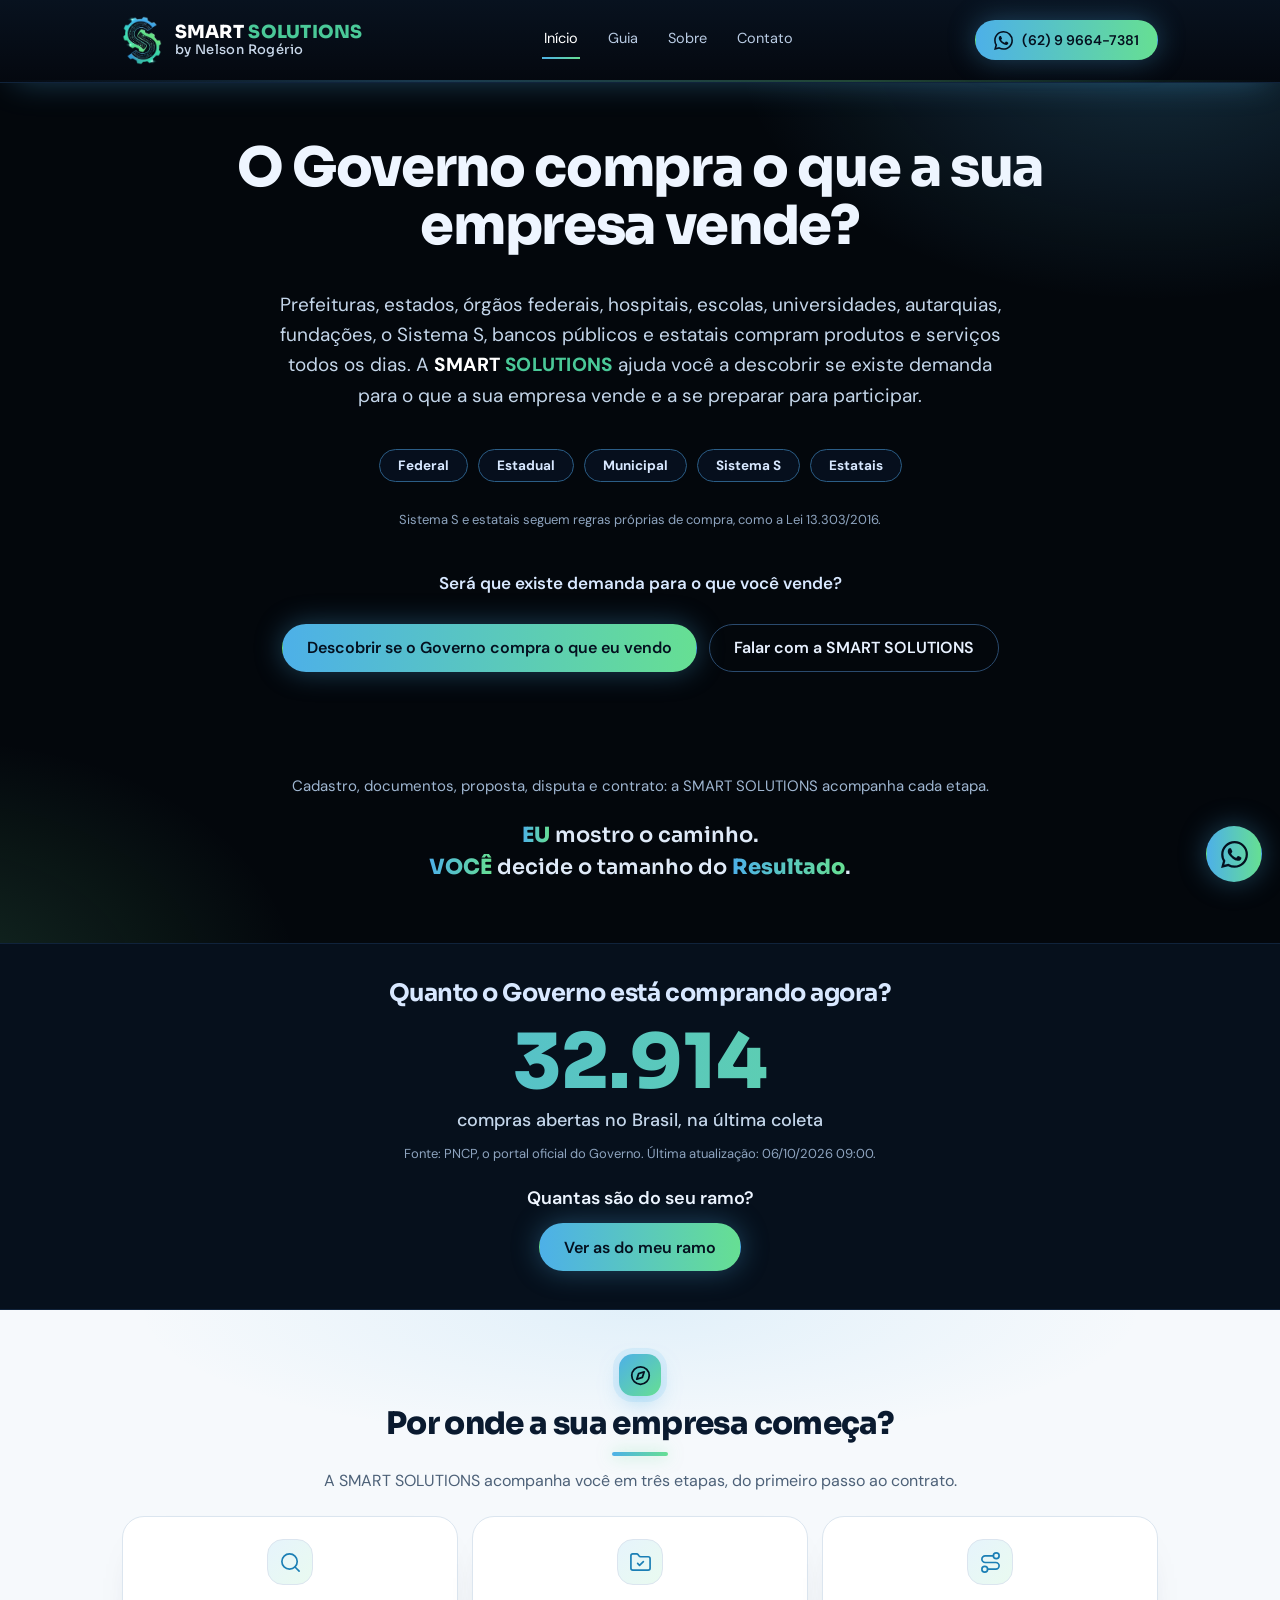
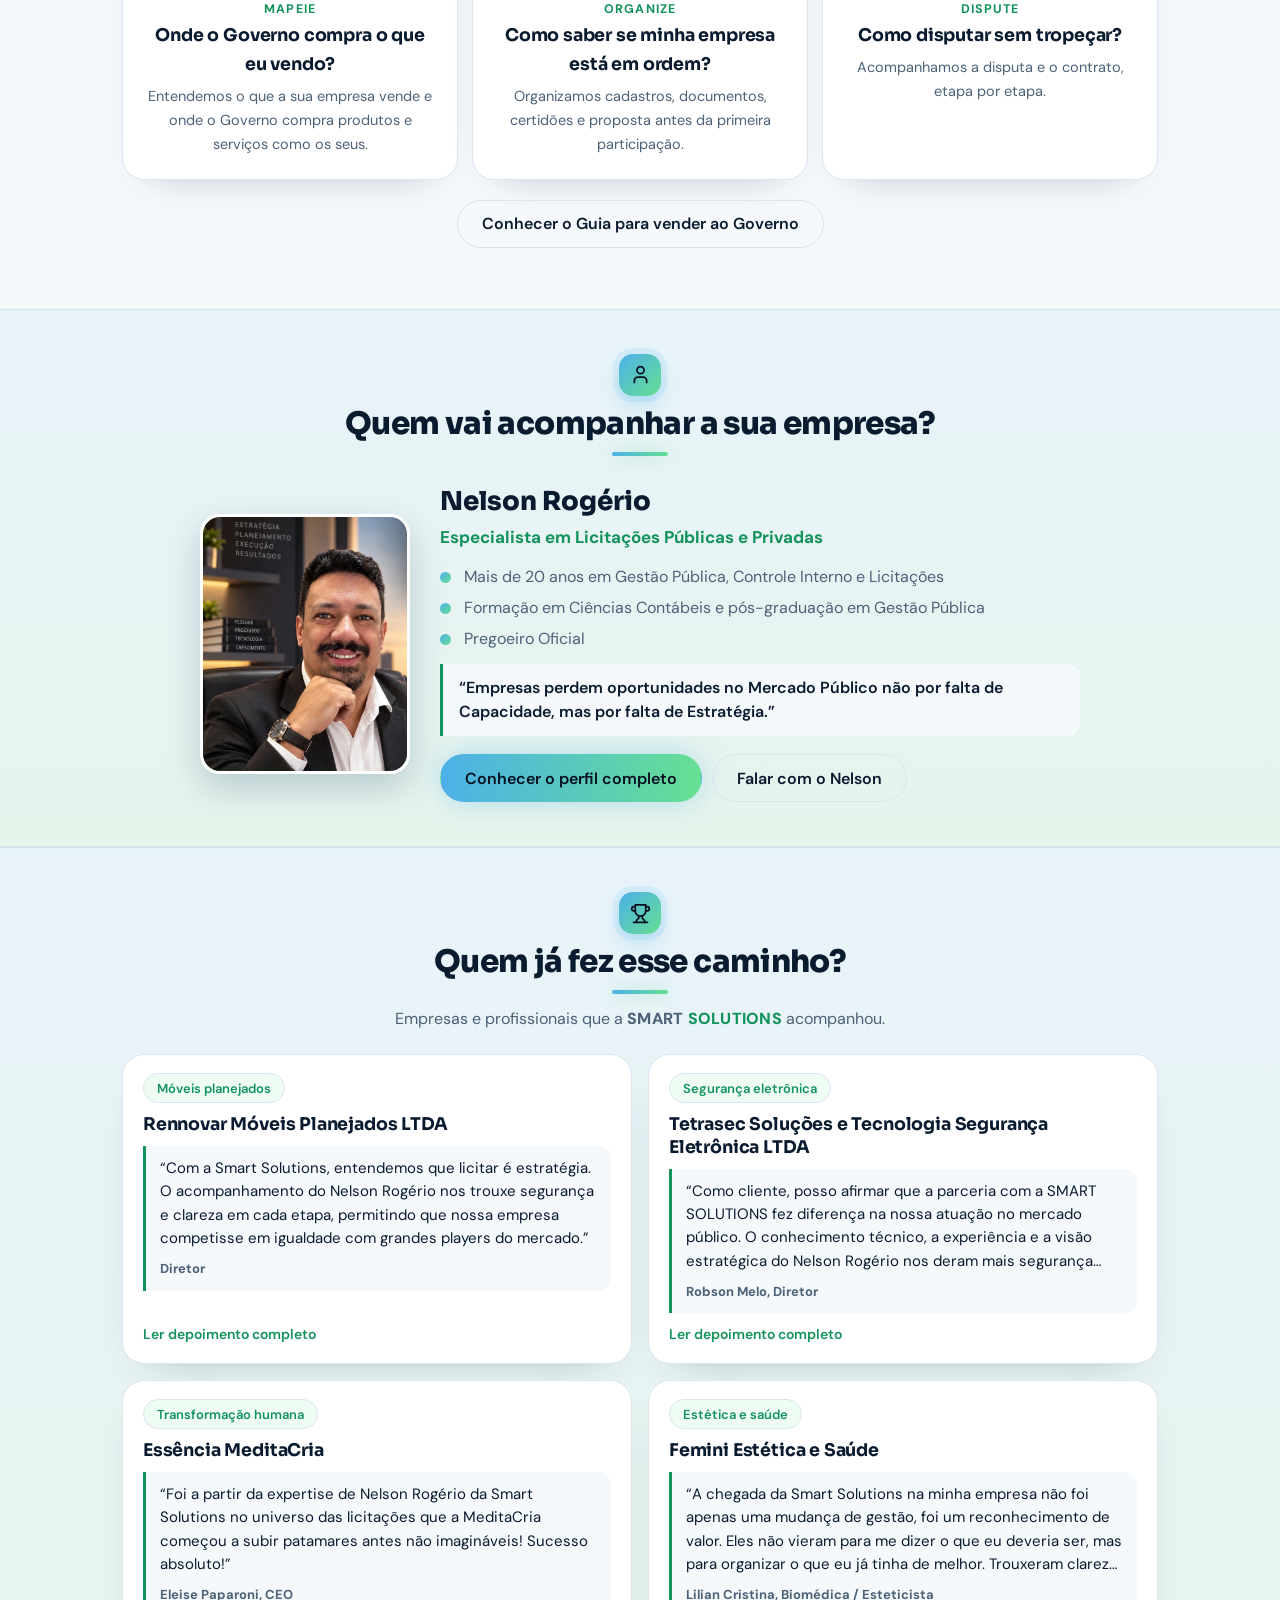
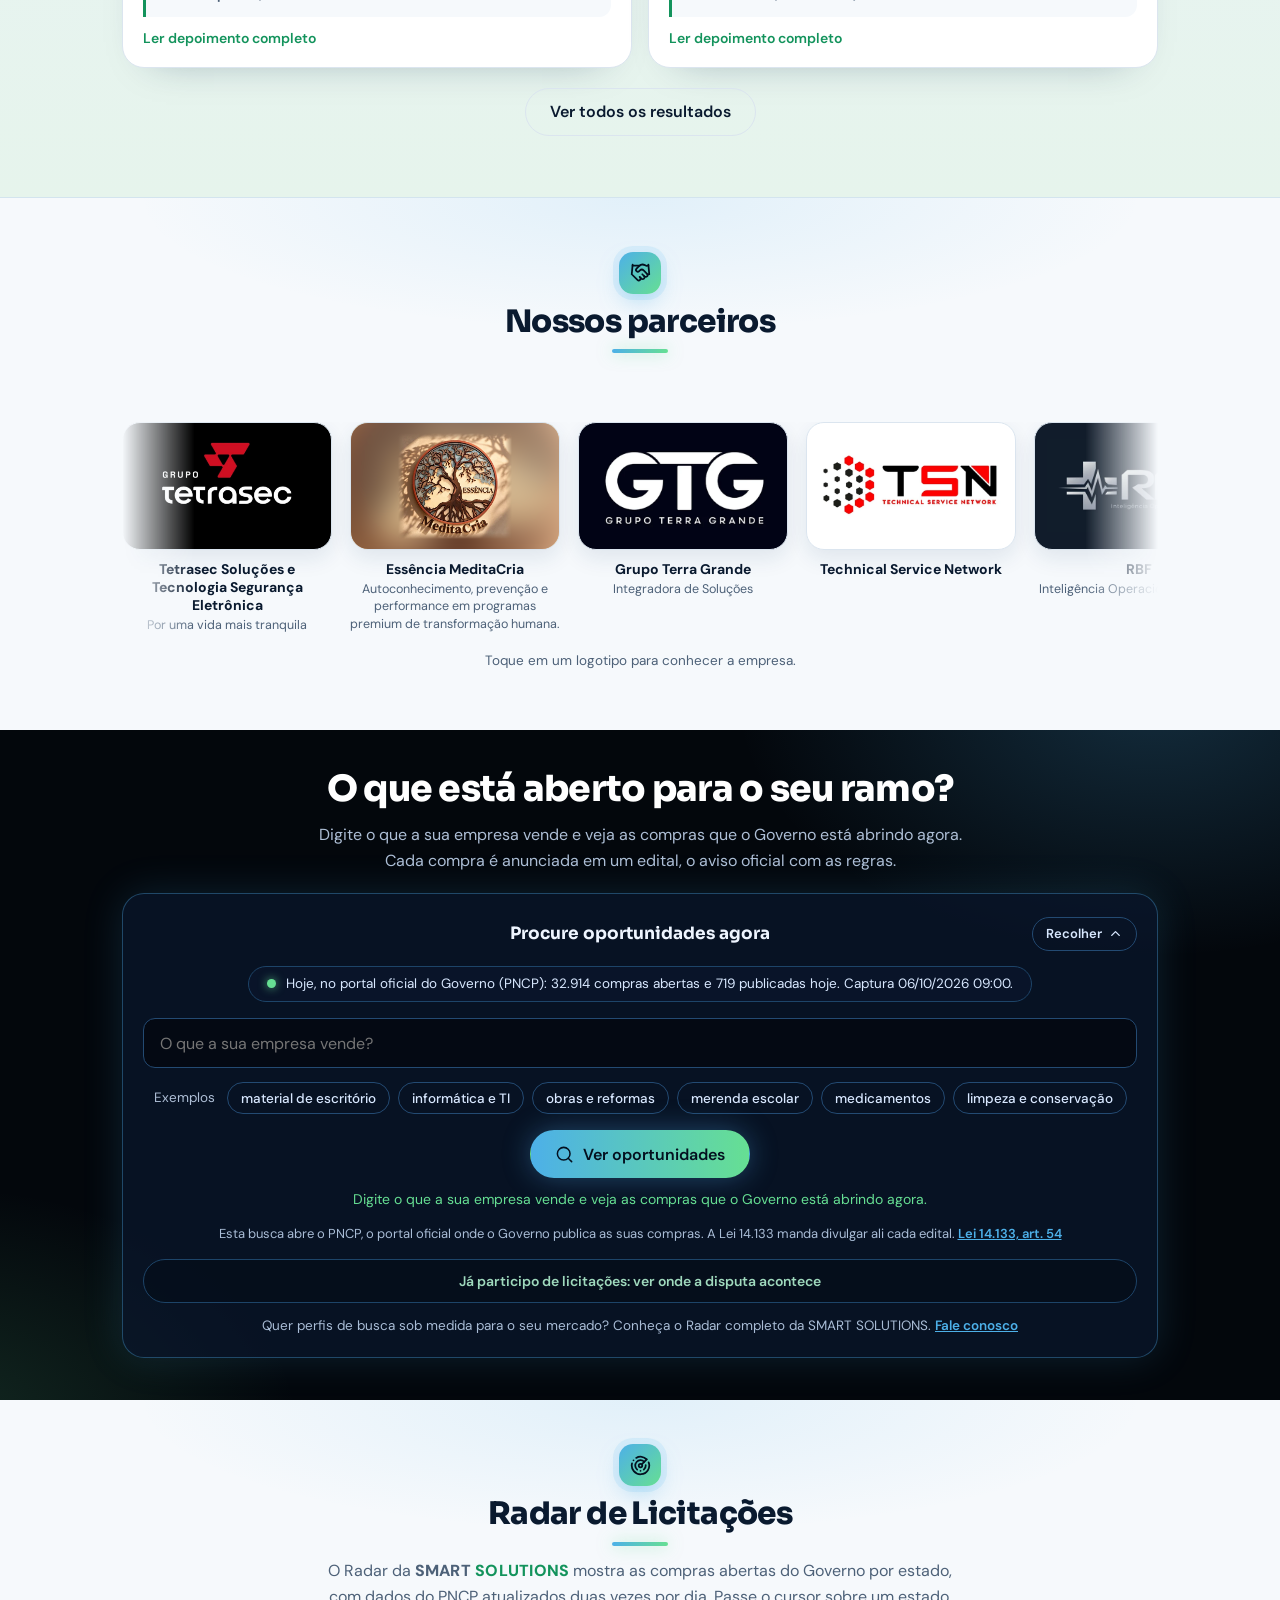
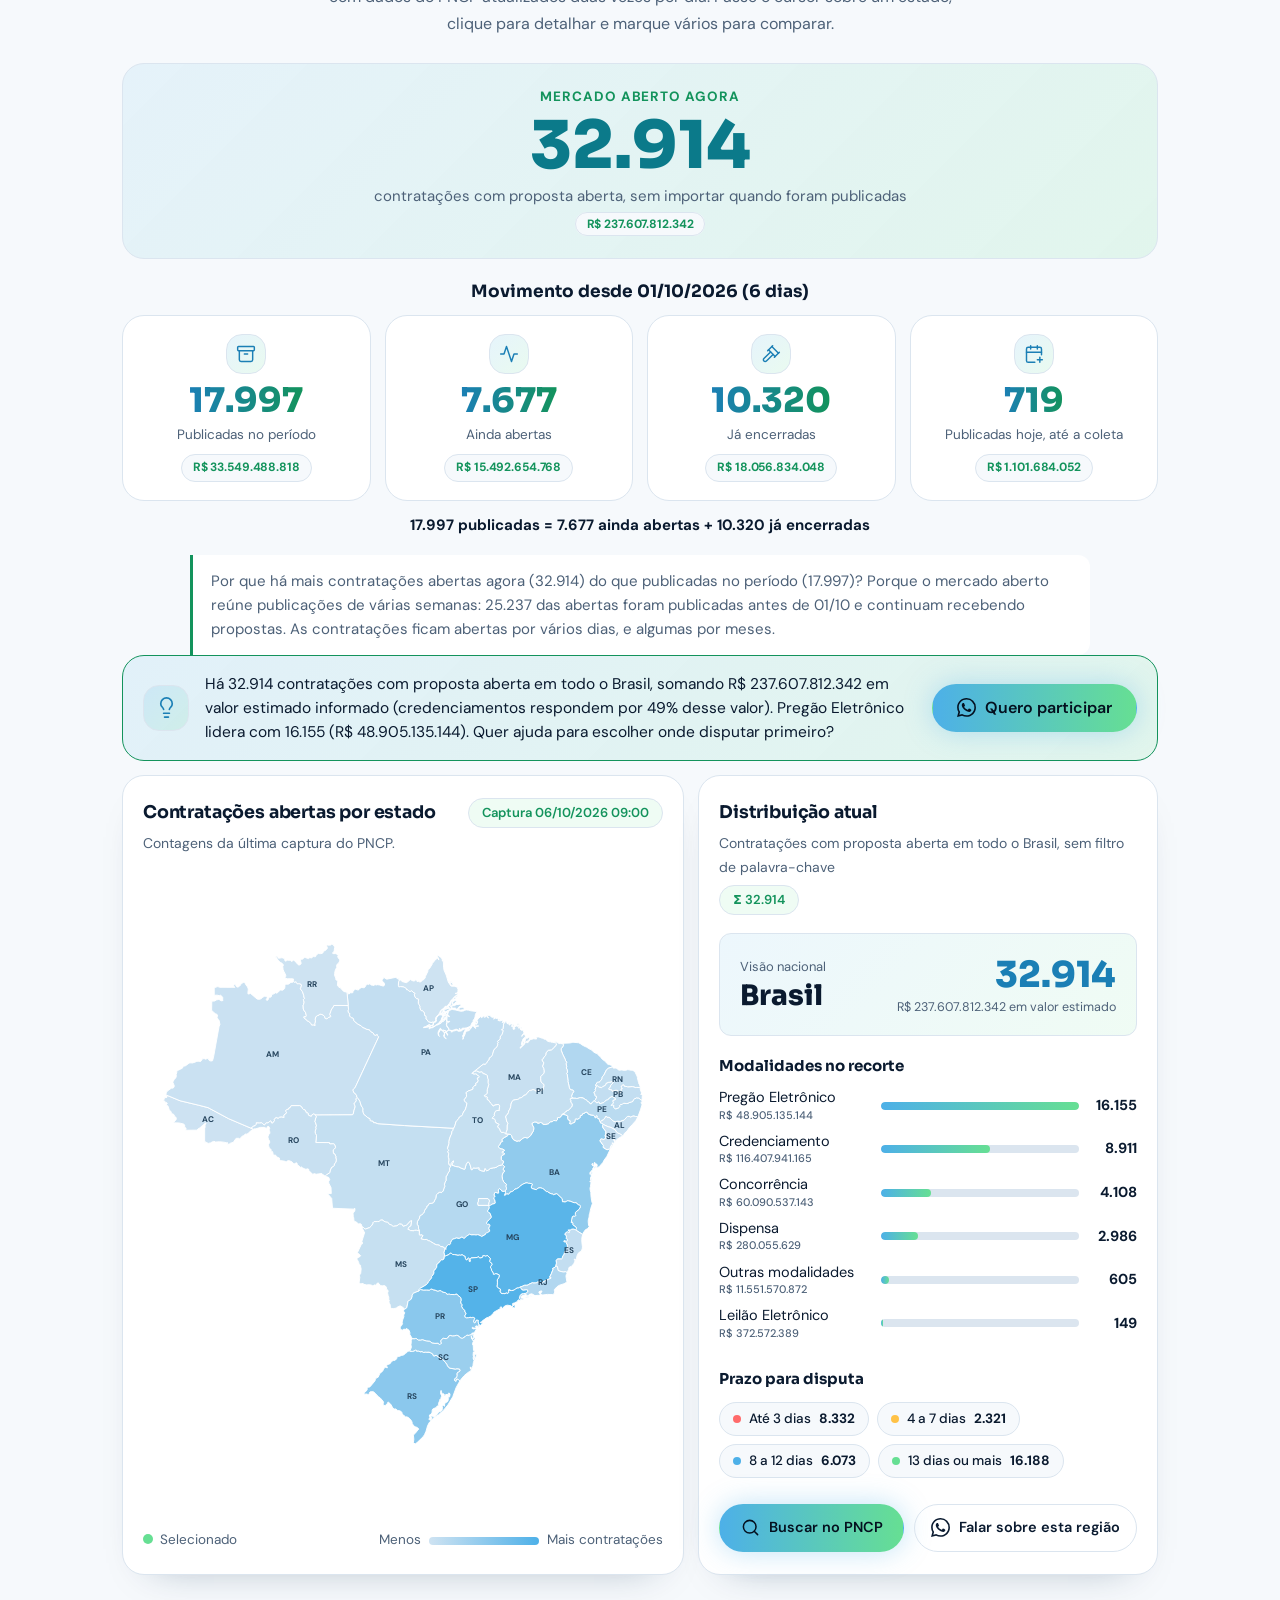
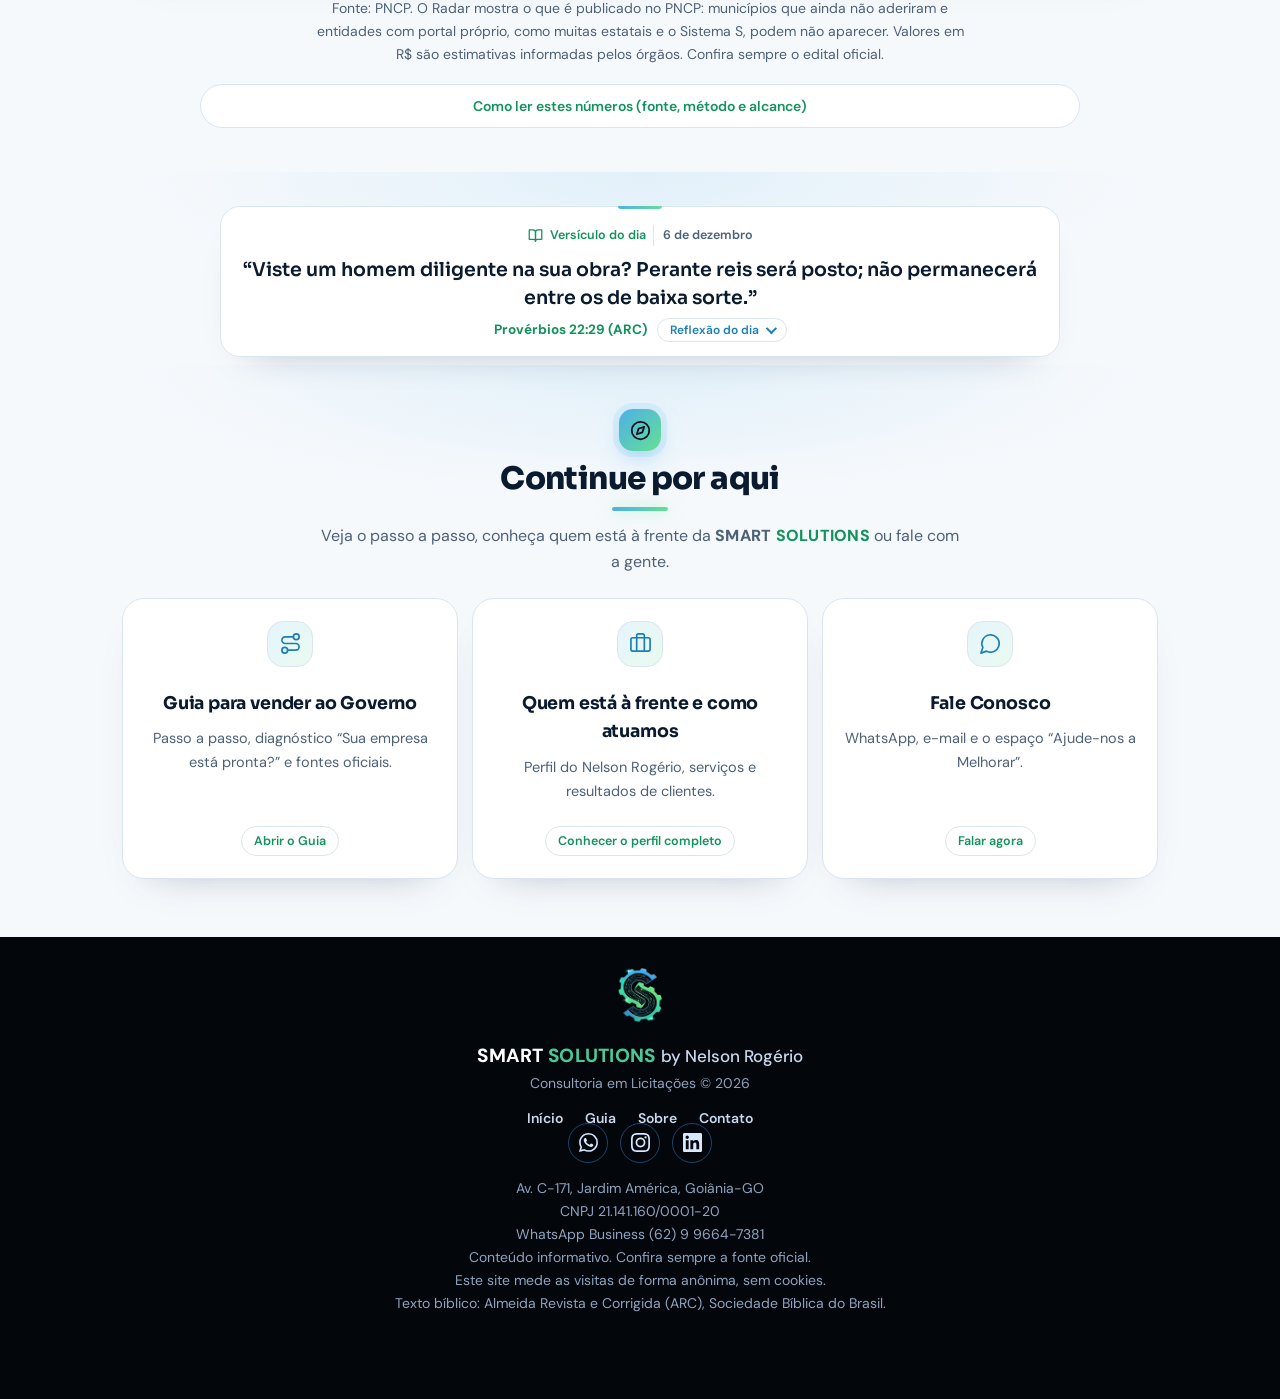
==== index.html @ 5f072212 "Add files via upload" ====
<!DOCTYPE html>

<html lang="pt-BR"><head><meta charset="utf-8"/><meta content="width=device-width, initial-scale=1, viewport-fit=cover" name="viewport"/><title>SMART SOLUTIONS by Nelson Rogério | Consultoria em Licitações</title><meta content="Consultoria em licitações para empresas que querem vender ao governo, do cadastro ao contrato. Smart Solutions, por Nelson Rogério." name="description"/><meta content="SMART SOLUTIONS by Nelson Rogério | Consultoria em Licitações" property="og:title"/><meta content="Consultoria em licitações para empresas que querem vender ao governo, do cadastro ao contrato. Smart Solutions, por Nelson Rogério." property="og:description"/><link href="https://fonts.googleapis.com/css2?family=Sora:wght@500;700;800&amp;family=DM+Sans:wght@400;500;600&amp;display=swap" rel="stylesheet"/><style>
:root{box-sizing:border-box;padding-top:env(safe-area-inset-top,0px);padding-bottom:env(safe-area-inset-bottom,0px);
--bg:#f6f9fc;--card:#fff;--tx:#0a1a2f;--mut:#4d6178;--ln:#dbe5ef;--ac1:#1b7fb5;--ac2:#13935c;--nb:#4DB0E8;--ng:#66DF93;--lt:#4AC998;--navy:#03070c}
@media (prefers-color-scheme:dark){:root:not([data-theme="light"]){--bg:#04080e;--card:#0b1628;--tx:#e8f1ff;--mut:#9fb2cb;--ln:#172a44;--ac1:#4DB0E8;--ac2:#66DF93}}
:root[data-theme="dark"]{--bg:#04080e;--card:#0b1628;--tx:#e8f1ff;--mut:#9fb2cb;--ln:#172a44;--ac1:#4DB0E8;--ac2:#66DF93}
html{scroll-padding-top:calc(64px + env(safe-area-inset-top,0px));scroll-behavior:smooth}
*{box-sizing:border-box}
body{margin:0;background:var(--bg);color:var(--tx);font:400 17px/1.65 "DM Sans",system-ui,sans-serif}
h1,h2,h3,.logo,.num{font-family:Sora,system-ui,sans-serif}
a{color:inherit}a:focus-visible,input:focus-visible,select:focus-visible,textarea:focus-visible{outline:2px solid var(--ng);outline-offset:3px}
.w{max-width:1080px;margin:0 auto;padding:0 22px}
header{position:sticky;top:env(safe-area-inset-top,0px);z-index:9;background:rgba(5,11,22,.92);backdrop-filter:blur(10px);border-bottom:1px solid #10233b}
header .w{display:flex;align-items:center;justify-content:space-between;height:64px}
.logo{display:flex;align-items:center;gap:11px;font-weight:700;font-size:16px;letter-spacing:.05em;text-decoration:none;color:var(--lt)}.logo img{height:40px;width:auto}.logo i{font-style:normal;color:#e5e6e7}
.btn{display:inline-block;padding:14px 26px;border-radius:999px;font:600 16px "DM Sans",system-ui,sans-serif;text-decoration:none;border:1.5px solid transparent;cursor:pointer;text-align:center}
.b1{background:linear-gradient(90deg,var(--nb),var(--ng));color:#04101f;box-shadow:0 0 28px rgba(77,176,232,.35)}
.b2{border-color:#2a4a6e;color:#e8f1ff}.b2:hover{border-color:var(--ng)}
.sm{padding:9px 20px;font-size:14px}
.hero{background:radial-gradient(640px 400px at 90% -5%,rgba(77,176,232,.22),transparent 65%),radial-gradient(560px 380px at -5% 105%,rgba(102,223,147,.16),transparent 65%),var(--navy);color:#eef5ff;padding:84px 0 72px}
h1{font-weight:800;font-size:clamp(34px,6.2vw,66px);line-height:1.06;letter-spacing:-.025em;margin:0 0 22px;max-width:860px}
.hero .s{font-size:clamp(17px,2vw,20px);color:#aebfd6;max-width:620px;margin:0 0 32px}
.cta{display:flex;flex-wrap:wrap;gap:12px;margin-bottom:56px}
.bar{max-width:760px;padding:20px;border-radius:20px;background:rgba(10,24,46,.7);border:1px solid #1d4468;box-shadow:0 0 40px rgba(77,176,232,.16)}
.bar label{display:block;font:700 17px Sora,system-ui,sans-serif;margin-bottom:12px}
.bar input{width:100%;padding:15px 18px;border-radius:12px;border:1.5px solid #234a72;background:#040913;color:#fff;font:400 16px "DM Sans",system-ui,sans-serif;margin-bottom:14px}
.chips{display:flex;flex-wrap:wrap;gap:8px}
.chip{padding:8px 15px;font-size:14px;border-color:#234a72;color:#d8e8ff}.chip:hover{border-color:var(--ng);color:var(--ng)}
#msg{font-size:14px;color:var(--ng);min-height:22px;margin:10px 0 0}
.verse{padding:34px 0;text-align:center;border-bottom:1px solid var(--ln)}
.verse q{display:block;max-width:720px;margin:0 auto 8px;font:500 clamp(18px,2.4vw,22px)/1.55 Sora,system-ui,sans-serif;quotes:none}
.verse small{color:var(--ac2);font-weight:600}
section{padding:84px 0}
h2{font-weight:800;font-size:clamp(26px,4vw,40px);line-height:1.15;letter-spacing:-.02em;margin:0 0 14px;max-width:720px}
.lead{color:var(--mut);max-width:620px;margin:0 0 44px;font-size:18px}
.steps{display:grid;gap:28px;grid-template-columns:repeat(auto-fit,minmax(190px,1fr));padding:0;margin:0;list-style:none}
.num{display:block;font-weight:800;font-size:44px;line-height:1;margin-bottom:12px;background:linear-gradient(90deg,var(--ac1),var(--ac2));-webkit-background-clip:text;background-clip:text;color:transparent}
.steps h3{margin:0 0 6px;font-size:18px}.steps p{margin:0;color:var(--mut);font-size:15.5px}
.note{margin-top:34px;color:var(--mut);font-size:14.5px;max-width:640px}
.rows{border-bottom:1px solid var(--ln)}
.row{display:grid;grid-template-columns:1fr 1.6fr;gap:22px;padding:22px 0;border-top:1px solid var(--ln)}
.row h3{margin:0;font-size:19px}.row p{margin:0;color:var(--mut)}
.alt{background:var(--card);border-block:1px solid var(--ln)}
.two{display:grid;grid-template-columns:1fr 1fr;gap:48px;align-items:start}
.tags{display:flex;flex-wrap:wrap;gap:8px;padding:0;margin:0}
.tags li{list-style:none;border:1px solid var(--ln);background:var(--bg);border-radius:999px;padding:7px 15px;font-size:14.5px}
.follow{background:var(--navy);color:#eef5ff;text-align:center;padding:84px 0;background-image:radial-gradient(520px 300px at 50% 0,rgba(77,176,232,.2),transparent 70%)}
.follow h2{margin-inline:auto}.follow .lead{margin:0 auto 12px;color:#aebfd6}
.handle{font:700 clamp(18px,3vw,26px) Sora,system-ui,sans-serif;color:var(--ng);margin:0 0 30px;word-break:break-all}
.follow .cta{justify-content:center;margin:0}
.news{display:grid;gap:0 36px;grid-template-columns:repeat(auto-fit,minmax(280px,1fr))}
.news a{display:block;text-decoration:none;padding:16px 0;border-top:1px solid var(--ln)}
.news a:hover b{color:var(--ac2)}.news b{display:block;font-family:Sora,system-ui,sans-serif;font-size:16px}.news span{color:var(--mut);font-size:14.5px}
.f{display:grid;gap:12px}
.f input,.f select,.f textarea{width:100%;padding:14px 16px;border-radius:12px;border:1.5px solid var(--ln);background:var(--bg);color:var(--tx);font:400 16px "DM Sans",system-ui,sans-serif}
.soc{display:flex;flex-wrap:wrap;gap:10px;margin-top:22px}.soc a{border-color:var(--ln);color:var(--tx);padding:10px 20px;font-size:15px}.soc a:hover{border-color:var(--ac2)}
footer{background:var(--navy);color:#8fa3bd;text-align:center;padding:30px 22px 96px;font-size:14px}
.fab{position:fixed;right:18px;bottom:calc(18px + env(safe-area-inset-bottom,0px));z-index:10;padding:13px 22px}
@media (prefers-reduced-motion:no-preference){.hero .w>*{animation:up .8s both}.hero .w>*:nth-child(2){animation-delay:.1s}.hero .w>*:nth-child(3){animation-delay:.2s}.hero .w>*:nth-child(4){animation-delay:.3s}}
@keyframes up{from{opacity:0;transform:translateY(18px)}}
@media (max-width:820px){.two,.row{grid-template-columns:1fr;gap:12px}.two{gap:30px}section{padding:60px 0}.hero{padding:56px 0 52px}}
.hero .w{display:grid;grid-template-columns:1.1fr .9fr;gap:48px 56px;align-items:center}
.hl .cta{margin-bottom:0}.hero h1{font-size:clamp(32px,4.7vw,56px)}
.hl-logo{width:100%;max-width:460px;height:auto;justify-self:center;filter:drop-shadow(0 0 46px rgba(77,176,232,.28)) drop-shadow(0 0 90px rgba(102,223,147,.14))}
.bar{grid-column:1/-1;width:100%}
footer img{height:56px;width:auto;margin-bottom:10px}
@media (max-width:820px){.hero .w{grid-template-columns:1fr;gap:32px}.hl-logo{order:-1;max-width:300px}}
.about{display:grid;grid-template-columns:.85fr 1.15fr;gap:56px;align-items:center}
.ph{margin:0;padding:2px;border-radius:24px;background:linear-gradient(160deg,var(--nb),var(--ng));box-shadow:0 0 60px rgba(77,176,232,.22),0 0 110px rgba(102,223,147,.12)}
.ph img{display:block;width:100%;height:auto;border-radius:22px}
@media (max-width:820px){.about{grid-template-columns:1fr;gap:32px}.ph{max-width:440px}}

:root{--rc:20px;--ri:12px;--mf:#d9e8f3;--mh:#4DB0E8;--ms:#fff;--ml:#27465f;--wn:#8a5a00}
@media (prefers-color-scheme:dark){:root:not([data-theme="light"]){--mf:#0f2237;--ms:#04080e;--ml:#bcd0e6;--wn:#ffc247}}
:root[data-theme="dark"]{--mf:#0f2237;--ms:#04080e;--ml:#bcd0e6;--wn:#ffc247}
header nav{display:flex;gap:26px;font-size:14.5px;color:#b9cbe3}header nav a{text-decoration:none}header nav a:hover{color:var(--ng)}
@media (max-width:920px){header nav{display:none}}
.btn{display:inline-flex;align-items:center;justify-content:center;gap:9px;min-height:48px;padding:0 24px;border-radius:999px;font-size:16px;line-height:1.2}
.btn svg{width:19px;height:19px;flex:none;fill:none;stroke:currentColor;stroke-width:1.9;stroke-linecap:round;stroke-linejoin:round}
.sm{min-height:40px;padding:0 18px;font-size:14px}.chip{min-height:36px;padding:0 15px;font-size:14px}
.b3{border-color:var(--ln);color:var(--tx);background:transparent}.b3:hover{border-color:var(--ac2)}
.hero .w{display:flex;flex-direction:column;align-items:center;text-align:center;gap:36px}
.hl-logo{order:-1;max-width:300px}.hero h1{margin-inline:auto;font-size:clamp(32px,5.2vw,60px)}.hero .s{margin-inline:auto}
.hl .cta{justify-content:center}.bar{max-width:760px;margin:0 auto;text-align:center}.bar input{text-align:left}.chips{justify-content:center}
.bar{border-radius:var(--rc);border:1px solid rgba(77,176,232,.35)}
.bar input,.f input,.f select,.f textarea{min-height:50px;border-radius:var(--ri);border-width:1px;padding:0 16px;font-size:16px}.f textarea{padding:14px 16px}
section h2,.follow h2{text-align:center;margin-left:auto;margin-right:auto}.lead{text-align:center;margin:0 auto 44px}
.card{background:var(--card);border:1px solid var(--ln);border-radius:var(--rc);padding:26px}.card h3{margin:0 0 8px;font-size:18px}.card p{margin:0;color:var(--mut);font-size:15.5px}
.ctr{text-align:center}.ic{display:grid;place-items:center;width:48px;height:48px;margin:0 auto 16px;border-radius:14px;border:1px solid var(--ln);color:var(--ac1);background:linear-gradient(135deg,rgba(77,176,232,.14),rgba(102,223,147,.14))}
.ic svg{width:23px;height:23px;fill:none;stroke:currentColor;stroke-width:1.75;stroke-linecap:round;stroke-linejoin:round}
.ic b{font:800 20px Sora,system-ui,sans-serif;background:linear-gradient(90deg,var(--ac1),var(--ac2));-webkit-background-clip:text;background-clip:text;color:transparent}
.cg{display:grid;gap:18px;grid-template-columns:repeat(auto-fit,minmax(290px,1fr))}.cg5{grid-template-columns:repeat(auto-fit,minmax(190px,1fr))}
.note{text-align:center;margin:34px auto 0}
.news{gap:18px;grid-template-columns:repeat(auto-fit,minmax(230px,1fr))}
.news a{border:1px solid var(--ln);border-radius:var(--rc);padding:26px;background:var(--card);text-align:center}.news a:hover{border-color:var(--ac2)}.news b{margin-bottom:6px}
.about{align-items:stretch}.about .card{display:flex;flex-direction:column;justify-content:center;text-align:left}.nm{font-size:26px!important}.bio{margin:0 0 24px!important;font-size:17px!important}
.tags li{min-height:36px;display:inline-flex;align-items:center;padding:0 15px}.ph,.ph img{border-radius:var(--rc)}.ph img{border-radius:calc(var(--rc) - 2px)}.ph img{height:100%;object-fit:cover}
.fc{max-width:640px;margin:0 auto}.soc{justify-content:center;margin-top:24px}.soc a{padding:0 22px;font-size:16px}
.follow .btn{min-width:230px}
.rg{display:grid;grid-template-columns:1.1fr .9fr;gap:18px}.rg .card{text-align:left;display:flex;flex-direction:column}
.ch{display:flex;justify-content:space-between;align-items:flex-start;gap:12px;margin-bottom:18px}.ch h3{margin:0}.sub{margin:4px 0 0!important;font-size:14px!important}
.badge{display:inline-flex;align-items:center;min-height:30px;padding:0 13px;border:1px solid var(--ln);border-radius:999px;font-size:13px;font-weight:600;color:var(--ac2);background:rgba(102,223,147,.1);white-space:nowrap}
.badge.demo{color:var(--wn);background:rgba(255,194,71,.14);border-color:rgba(255,194,71,.4)}
.mapw{position:relative;flex:1;display:grid;place-items:center}#map{width:100%;height:auto;max-height:500px;display:block}
#map path{fill:color-mix(in srgb,var(--mh) calc(var(--i,0)*65%),var(--mf));stroke:var(--ms);stroke-width:1.2;cursor:pointer;transition:fill .15s;outline:none}
#map path:hover{fill:var(--nb)}#map path.sel{fill:var(--ng)}#map path:focus-visible{stroke:var(--tx);stroke-width:2.2}
.lb{font:700 10.5px "DM Sans",sans-serif;fill:var(--ml);text-anchor:middle;dominant-baseline:middle;pointer-events:none}
.tip{position:absolute;pointer-events:none;z-index:3;min-width:220px;padding:13px 16px;border-radius:14px;background:var(--navy);color:#eef5ff;border:1px solid #1d4468;box-shadow:0 12px 32px rgba(0,0,0,.35)}
.tip small{display:block;color:#aebfd6;font-size:12.5px;margin-bottom:6px}.tip div{display:flex;justify-content:space-between;align-items:baseline}
.tip b{font:800 20px Sora,sans-serif}.tip strong{font:800 26px Sora,sans-serif;color:var(--ng)}.tip span{display:block;margin-top:4px;font-size:12px;color:#aebfd6}
.leg{display:flex;justify-content:space-between;flex-wrap:wrap;gap:10px;margin-top:14px;font-size:13.5px;color:var(--mut)}
.dot{display:inline-block;width:10px;height:10px;border-radius:50%;background:var(--ng);margin-right:7px}
.grad{display:flex;align-items:center;gap:8px}.grad em{font-style:normal}.grad b{width:110px;height:8px;border-radius:99px;background:linear-gradient(90deg,var(--mf),var(--mh))}
.focus{display:flex;justify-content:space-between;align-items:center;padding:18px 20px;border:1px solid var(--ln);border-radius:var(--ri);background:linear-gradient(135deg,rgba(77,176,232,.1),rgba(102,223,147,.1));margin-bottom:6px}
.focus small{display:block;color:var(--mut);font-size:13px}.focus strong{font:800 30px Sora,sans-serif}.focus b{font:800 36px Sora,sans-serif;color:var(--ac1)}
.sec{padding:20px 0 6px}.sec h4{margin:0 0 14px;font:700 15px Sora,sans-serif}
.mr{display:grid;grid-template-columns:140px 1fr 44px;gap:12px;align-items:center;font-size:14.5px;margin-bottom:11px}
.mr i{height:8px;border-radius:99px;background:var(--ln);overflow:hidden}.mr i b{display:block;height:100%;border-radius:99px;background:linear-gradient(90deg,var(--nb),var(--ng))}.mr em{font-style:normal;font-weight:700;text-align:right}
.chipsrow{display:flex;flex-wrap:wrap;gap:8px}.pz{display:inline-flex;align-items:center;gap:8px;min-height:34px;padding:0 13px;border:1px solid var(--ln);border-radius:999px;font-size:13.5px;font-weight:500;background:var(--bg)}
.pz::before{content:"";width:8px;height:8px;border-radius:50%;background:var(--c)}.p1{--c:#ff6b6b}.p2{--c:#ffc247}.p3{--c:var(--nb)}.p4{--c:var(--ng)}
.act{display:flex;flex-wrap:wrap;gap:10px;margin-top:auto;padding-top:22px}.act .btn{flex:1 1 190px}
.src{text-align:center;color:var(--mut);font-size:14px;margin:22px auto 0;max-width:660px}
@media (max-width:900px){.rg{grid-template-columns:1fr}}
@media (max-width:820px){.mr{grid-template-columns:110px 1fr 38px}.ph{max-width:none}.about .card{text-align:left}}

.bn{font-weight:800;letter-spacing:.015em;white-space:nowrap}.bn b{font-weight:800;color:var(--ac2)}
.hero .bn b,.follow .bn b,footer .bn b,header .bn b,figcaption .bn b{color:var(--lt)}
.btn svg.bi{fill:currentColor;stroke:none}
.lw{order:-1;position:relative;display:grid;justify-items:center;gap:22px;isolation:isolate}
.lw::before{content:"";position:absolute;inset:0 8% 30%;z-index:-1;background:radial-gradient(closest-side,rgba(77,176,232,.34),rgba(102,223,147,.2) 55%,transparent 78%);filter:blur(28px);opacity:.75}
.hl-logo{order:0;max-width:340px;position:relative}
.tag{margin:0;display:grid;gap:2px;font:600 clamp(17px,2.3vw,23px)/1.4 Sora,system-ui,sans-serif;color:#dfeaf8}
.tag b{font-weight:800;background:linear-gradient(90deg,var(--nb),var(--ng));-webkit-background-clip:text;background-clip:text;color:transparent}
@media (prefers-reduced-motion:no-preference){.lw::before{animation:halo 6s ease-in-out infinite}.hl-logo{animation:flt 7s ease-in-out infinite}}
@keyframes halo{0%,100%{opacity:.5;transform:scale(.95)}50%{opacity:.95;transform:scale(1.05)}}
@keyframes flt{0%,100%{transform:translateY(0)}50%{transform:translateY(-6px)}}
.ex,.pt{display:flex;flex-wrap:wrap;justify-content:center;align-items:center;gap:8px}.ex{margin-bottom:16px}.pt{margin:0 0 10px}
.ex span,.pt span{font-size:13.5px;color:#aebfd6;margin-right:4px}
.ex button{min-height:32px;padding:0 13px;border-radius:999px;border:1px solid #234a72;background:transparent;color:#d8e8ff;font:500 13.5px "DM Sans",system-ui,sans-serif;cursor:pointer}
.ex button:hover,.ex button:focus-visible{border-color:var(--ng);color:var(--ng)}
.verse{border-bottom:0;padding:44px 0 8px}
.vcard{max-width:820px;margin:0 auto;padding:28px 32px;border-radius:var(--rc);border:1px solid var(--ln);background:linear-gradient(180deg,var(--card),var(--bg));box-shadow:0 18px 46px -20px rgba(77,176,232,.32),inset 0 1px 0 rgba(102,223,147,.22)}
.vl{display:inline-flex;align-items:center;gap:8px;font-size:13.5px;font-weight:600;color:var(--ac2);margin-bottom:12px}.vl svg{width:17px;height:17px;fill:none;stroke:currentColor;stroke-width:1.9;stroke-linecap:round;stroke-linejoin:round}
.card,.news a,.tags li,.pz,.badge,.ic,.focus,.vcard,.sc,.fact,.ref,.ex button,.chip,.btn{transition:border-color .2s,box-shadow .2s,transform .2s,color .2s}
.card:hover,.news a:hover,.focus:hover,.vcard:hover,.fact:hover{border-color:var(--ac2);box-shadow:0 0 0 1px rgba(102,223,147,.45),0 14px 34px -14px rgba(77,176,232,.35)}
.ic:hover,.tags li:hover,.pz:hover,.badge:hover,.ref:hover{border-color:var(--ac2);box-shadow:0 0 0 1px rgba(102,223,147,.5)}
.card:hover .ic{border-color:var(--ac2)}.btn:hover{box-shadow:0 0 0 2px rgba(102,223,147,.32)}
.card.ctr{display:flex;flex-direction:column;align-items:center}.card.ctr p{flex:1}
.ref{display:inline-flex;align-items:center;gap:6px;margin-top:16px;min-height:30px;padding:0 12px;border:1px solid var(--ln);border-radius:999px;font-size:12.5px;font-weight:600;color:var(--ac2);text-decoration:none;background:var(--bg)}
.ref svg{width:13px;height:13px;fill:none;stroke:currentColor;stroke-width:2;stroke-linecap:round;stroke-linejoin:round}
.facts{display:grid;gap:18px;grid-template-columns:repeat(auto-fit,minmax(260px,1fr));margin-bottom:22px}
.fact{padding:20px 22px;border:1px solid var(--ln);border-left:3px solid var(--ac2);border-radius:var(--ri);background:var(--card);display:flex;flex-direction:column;align-items:flex-start}
.fact p{margin:0;font-size:15.5px;line-height:1.55;flex:1}.fact .ref{margin-top:14px}
.cg5{position:relative}.cg5::before{content:"";position:absolute;left:8%;right:8%;top:50px;height:2px;background:linear-gradient(90deg,var(--nb),var(--ng));opacity:.4}
.cg5 .card{position:relative}
.news a{display:flex;flex-direction:column;align-items:center}.news span{flex:1;color:var(--mut);font-size:14.5px}
.news u{text-decoration:none;margin-top:14px;font-size:12.5px;font-weight:600;color:var(--ac2)}
.ph{position:relative;isolation:isolate;padding:0;background:none;box-shadow:none;border-radius:var(--rc)}
.ph::after{content:"";position:absolute;inset:8% 6% -5%;z-index:-1;border-radius:32px;background:linear-gradient(160deg,rgba(77,176,232,.5),rgba(102,223,147,.4));filter:blur(38px);opacity:.55}
.ph img{outline:1px solid rgba(102,223,147,.55);outline-offset:10px;border-radius:var(--rc);transition:outline-color .2s,outline-offset .2s}.ph:hover img{outline-color:var(--ng);outline-offset:13px}
.ph figcaption{position:absolute;left:14px;right:14px;bottom:14px;display:flex;flex-direction:column;gap:2px;padding:12px 16px;border-radius:14px;background:rgba(4,9,18,.62);backdrop-filter:blur(10px);border:1px solid rgba(255,255,255,.14);color:#fff;font-size:13.5px}
.ph figcaption b{font:700 16px Sora,system-ui,sans-serif}
.role{margin:-2px 0 14px!important;font-size:15px!important}
.sg{display:grid;gap:18px;grid-template-columns:repeat(auto-fit,minmax(300px,1fr));max-width:780px;margin:0 auto}
.sc{display:flex;align-items:center;gap:16px;padding:20px 22px;border-radius:var(--rc);border:1px solid #1d4468;background:rgba(10,24,46,.7);text-decoration:none;color:#eef5ff;text-align:left}
.sc:hover,.sc:focus-visible{border-color:var(--ng);box-shadow:0 0 0 1px rgba(102,223,147,.4),0 18px 40px -10px rgba(0,0,0,.5);transform:translateY(-2px)}
.si{width:58px;height:58px;border-radius:16px;background:#fff;display:grid;place-items:center;flex:none}.si svg{width:32px;height:32px}
.st b{display:block;font:700 18px Sora,system-ui,sans-serif}.st em{font-style:normal;color:#aebfd6;font-size:14px;word-break:break-all}
.sb{margin-left:auto;display:inline-flex;align-items:center;min-height:36px;padding:0 16px;border-radius:999px;background:linear-gradient(90deg,var(--nb),var(--ng));color:#04101f;font-weight:700;font-size:14px}
.follow{background-image:radial-gradient(520px 300px at 18% 0,rgba(77,176,232,.24),transparent 70%),radial-gradient(520px 300px at 82% 100%,rgba(102,223,147,.2),transparent 70%)}
footer .bn{font-size:15px}
@media (max-width:820px){.hl-logo{max-width:280px}.cg5::before{display:none}.ph img{outline-offset:8px}.ph{margin:0 10px}}

html{scroll-padding-top:calc(90px + env(safe-area-inset-top,0px))}
header{background:linear-gradient(180deg,#08121f,#04080f);box-shadow:0 10px 34px -14px rgba(77,176,232,.4)}
header::after{content:"";display:block;height:2px;background:linear-gradient(90deg,transparent,var(--nb),var(--ng),transparent);opacity:.85}
header .w{height:80px}
.logo{gap:13px;font-size:18px}.logo img{height:49px;width:auto}
.lt{display:grid;gap:1px;line-height:1.15}.lt em{font-style:normal;font-weight:500;font-size:13px;letter-spacing:.03em;color:#c9d8ea}
header .btn span{white-space:nowrap}
.hero .bn,.follow .bn,footer .bn,header .bn,figcaption .bn{color:#fff}
.hero h1{font-size:clamp(22px,3.5vw,40px);line-height:1.22;max-width:none}.hero h1 span{display:block}
.verse{--tx:#0a1a2f;--mut:#4d6178;--ln:#c9dde4;--ac2:#0b7f4f;background:linear-gradient(180deg,#e8f2f6,#e1efe9);color:#0a1a2f;border-block:1px solid #cfe2e6;padding:50px 0}
.verse .vcard{background:rgba(255,255,255,.64);border-color:#c9dde4;box-shadow:0 20px 44px -24px rgba(10,60,80,.38),inset 0 1px 0 #fff}
.verse .vl,.verse small{color:#0b7f4f}
.vn{display:inline-flex;margin-top:16px;padding:6px 15px;border:1px solid #bcd6df;border-radius:999px;background:rgba(255,255,255,.75);font-size:13.5px;font-weight:600;color:#0b6aa6;text-decoration:none}.vn:hover{border-color:#0b7f4f;box-shadow:0 0 0 1px rgba(11,127,79,.35)}
.card{padding:32px 26px;border-radius:22px;box-shadow:inset 0 1px 0 rgba(255,255,255,.06),0 18px 40px -30px rgba(10,40,70,.4)}
.card h3{font-size:17.5px;letter-spacing:-.01em;margin-bottom:10px}.card p{font-size:15px;line-height:1.65}
.ic{width:50px;height:50px;border-radius:16px}
.ref{margin-top:18px;background:transparent}.refs{display:flex;flex-wrap:wrap;gap:8px;justify-content:center;margin-top:18px}.refs .ref{margin-top:0}
a.card{text-decoration:none;color:inherit}
.cg3{grid-template-columns:repeat(auto-fit,minmax(260px,1fr));margin-bottom:22px}.info{grid-template-columns:repeat(auto-fit,minmax(240px,1fr));margin-bottom:22px}
.cg5{gap:16px}.cg5::before{top:57px;left:10%;right:10%;opacity:.5}
.cg5 .ic{width:50px;height:50px;border-radius:50%;background:var(--bg);border:1.5px solid var(--ac2)}
.cg5 .card{padding:32px 22px;box-shadow:none;background:linear-gradient(180deg,var(--card),transparent)}
.cg5 .card:hover{background:var(--card)}
.tabs{display:flex;gap:4px;padding:4px;border:1px solid var(--ln);border-radius:999px;background:var(--bg);width:fit-content;margin:22px 0 22px}
.tabs button{min-height:36px;padding:0 20px;border:0;border-radius:999px;background:transparent;color:var(--mut);font:600 14px "DM Sans",system-ui,sans-serif;cursor:pointer;transition:color .2s,background .2s}
.tabs button:hover{color:var(--tx)}.tabs button[aria-selected="true"]{background:linear-gradient(90deg,var(--nb),var(--ng));color:#04101f}
.tabs button:focus-visible{outline:2px solid var(--ng);outline-offset:2px}
.prof .role{margin:2px 0 0!important;font-size:15px!important;font-weight:600;color:var(--tx)!important}.prof .role2{margin:6px 0 0!important;font-size:14.5px!important}
.prof .tp p{margin:0 0 14px;font-size:15.5px;color:var(--mut)}.prof .tp p:last-of-type{margin-bottom:6px}
.pq{margin:0 0 18px;padding:2px 0 2px 18px;border-left:3px solid var(--ac2);font:600 clamp(17px,1.9vw,20px)/1.5 Sora,system-ui,sans-serif}
.for{display:flex;flex-wrap:wrap;gap:6px 14px;align-items:baseline;padding:14px 18px;margin:16px 0 4px;border:1px solid var(--ln);border-radius:var(--ri);background:var(--bg);font-size:15px}.for b{font-family:Sora,sans-serif;color:var(--ac2)}
.sh{margin:20px 0 12px;font:700 14.5px Sora,system-ui,sans-serif}
.ck{display:grid;grid-template-columns:1fr 1fr;gap:12px 22px;padding:0;margin:0;list-style:none}.ck li{display:flex;gap:10px;align-items:flex-start;font-size:15px;line-height:1.5}
.ck svg{flex:none;width:19px;height:19px;margin-top:2px;padding:3px;border-radius:50%;background:rgba(102,223,147,.18);fill:none;stroke:var(--ac2);stroke-width:2.6;stroke-linecap:round;stroke-linejoin:round}
.pf-f{margin-top:22px;padding-top:20px;border-top:1px solid var(--ln)}
.tag2{margin:0 0 10px!important;font:600 17px/1.45 Sora,system-ui,sans-serif!important;color:var(--tx)!important}.tag2 b{font-weight:800;background:linear-gradient(90deg,var(--ac1),var(--ac2));-webkit-background-clip:text;background-clip:text;color:transparent}
.open{font-size:14.5px!important;margin:0 0 16px!important}.reach{display:flex;flex-wrap:wrap;gap:10px}.reach .btn{flex:1 1 210px;font-size:15px}
@media (max-width:820px){.ck{grid-template-columns:1fr}}
@media (max-width:560px){header .w{height:70px}.logo img{height:40px}.logo{gap:9px;font-size:15px}.lt em{display:none}header .btn{padding:0 12px}header .btn span{font-size:13px}.hero h1{font-size:21px}}

.bar{max-width:1040px}.bar .bt{text-align:center}
.seg{display:flex;width:fit-content;gap:4px;padding:4px;margin:0 auto 20px;border:1px solid #234a72;border-radius:999px;background:#040913}
.seg button{min-height:38px;padding:0 20px;border:0;border-radius:999px;background:transparent;color:#aebfd6;font:600 14px "DM Sans",system-ui,sans-serif;cursor:pointer;transition:color .2s,background .2s}
.seg button:hover{color:#fff}.seg button[aria-selected="true"]{background:linear-gradient(90deg,var(--nb),var(--ng));color:#04101f}.seg button:focus-visible{outline:2px solid var(--ng);outline-offset:2px}
.seg i{font-style:normal;margin-left:6px;padding:1px 8px;border-radius:99px;background:rgba(255,255,255,.12);font-size:12.5px}.seg [aria-selected="true"] i{background:rgba(4,16,31,.2)}
.bp[hidden]{display:none}.exc{display:contents}.ex .xx{border-style:dashed;color:#aebfd6}
.bar textarea{width:100%;padding:13px 16px;border-radius:12px;border:1px solid #234a72;background:#040913;color:#fff;font:400 15px "DM Sans",system-ui,sans-serif;resize:vertical}
.bar input,.bar textarea{margin-bottom:0}.bar #q{margin-bottom:14px}
.ph2{display:flex;justify-content:space-between;align-items:flex-start;flex-wrap:wrap;gap:12px;text-align:left;margin-bottom:16px}.ph2 h3{margin:0;font:700 19px Sora,system-ui,sans-serif}.ph2 p{margin:4px 0 0;font-size:14px;color:#a9bdd6}.ph2r{display:flex;align-items:center;gap:10px}
.bar .badge{background:rgba(102,223,147,.12);color:var(--ng);border-color:rgba(102,223,147,.3)}
.ped{display:grid;gap:10px;margin-bottom:14px;padding:16px;border:1px solid #26527a;border-radius:var(--rc);background:rgba(4,9,19,.7)}
.pg{display:grid;gap:14px;grid-template-columns:repeat(auto-fit,minmax(280px,1fr));text-align:left;margin-bottom:12px}
.pc{display:flex;flex-direction:column;padding:20px;border:1px solid #1d4468;border-radius:var(--rc);background:rgba(8,20,40,.7);transition:border-color .2s,box-shadow .2s}
.pc:hover{border-color:var(--ng);box-shadow:0 0 0 1px rgba(102,223,147,.3)}.pc.act{border-color:var(--ng);box-shadow:0 0 0 1px rgba(102,223,147,.5),0 0 28px rgba(102,223,147,.14)}
.pc h4{margin:0 0 10px;font:700 17px Sora,system-ui,sans-serif;color:#fff}.kw{margin:0 0 16px;flex:1;font-size:13px;line-height:1.7;color:#a9bdd6}
.pa{display:flex;gap:8px}.pb{min-height:38px;padding:0 16px;border:1px solid #26527a;border-radius:10px;background:#071324;color:#e8f1ff;font:600 13.5px "DM Sans",system-ui,sans-serif;cursor:pointer;transition:border-color .2s}
.pb:hover{border-color:var(--ng)}.pb.on{background:linear-gradient(90deg,var(--nb),var(--ng));color:#04101f;border-color:transparent}.pb.x{width:38px;padding:0}
.lk{border:0;background:none;color:var(--nb);font:600 13.5px "DM Sans",system-ui,sans-serif;cursor:pointer;text-decoration:underline}
.ufs{display:flex;flex-wrap:wrap;justify-content:center;align-items:center;gap:8px;margin:0 0 12px;font-size:13.5px;color:#aebfd6}.ufs b{color:var(--ng)}
.clrw{min-height:0}.lk2{margin-top:12px;border:0;background:none;color:var(--ac1);font:600 13.5px "DM Sans",system-ui,sans-serif;cursor:pointer;text-decoration:underline;padding:0}
.focus strong{font-size:clamp(20px,2.3vw,28px)}
.qs{margin:0 0 12px;font-size:13px;color:var(--mut)}.qs div{display:flex;flex-wrap:wrap;gap:8px;margin-top:8px}.qs .chip{border-color:var(--ln);color:var(--tx);min-height:32px}
.about{align-items:center}.ph{align-self:center}.ph img{height:auto;aspect-ratio:4/5;object-fit:cover;object-position:62% 20%}
.prof{text-align:center}.prof .role,.prof .role2,.prof .nm{text-align:center}
.tabs{margin:22px auto}
.prof .tp p{text-align:justify;hyphens:auto;text-wrap:pretty}.prof .tp>p:last-child{margin-bottom:0}
.pq{margin:0 0 18px;padding:0;border:0;text-align:center}.pq::before{content:"";display:block;width:46px;height:3px;margin:0 auto 14px;border-radius:3px;background:linear-gradient(90deg,var(--nb),var(--ng))}
.for{justify-content:center;text-align:center}
.blk{margin:20px 0 4px;padding:22px 18px;border:1px solid var(--ln);border-radius:var(--rc);background:var(--bg)}.blk .sh{margin:0 0 16px;text-align:center}
.blk .tags{justify-content:center;gap:10px}.blk .tags li{min-height:38px;padding:0 16px;font-size:14.5px;background:var(--card)}
.sh{text-align:center}.ck{max-width:620px;margin:0 auto}.ck li{text-align:left}
.pf-f{text-align:center}.reach{justify-content:center}
.sg{max-width:980px;grid-template-columns:repeat(auto-fit,minmax(400px,1fr))}.st{min-width:0}.st em{white-space:nowrap;word-break:normal;font-size:14px}
@media (max-width:520px){.sg{grid-template-columns:1fr}.si{width:48px;height:48px}.st em{font-size:12.5px}.sb{display:none}.sc{padding:16px 18px;gap:14px}}
#contato.alt{background:radial-gradient(560px 320px at 12% 0,rgba(77,176,232,.28),transparent 70%),radial-gradient(560px 320px at 88% 100%,rgba(102,223,147,.22),transparent 70%),linear-gradient(180deg,#071427,#04080f);border-block:0;border-top:2px solid;border-image:linear-gradient(90deg,transparent,var(--nb),var(--ng),transparent) 1;color:#eef5ff;color-scheme:dark}
#contato h2{color:#fff}#contato .lead{color:#aebfd6}
#contato .card{background:rgba(9,22,42,.72);border-color:#1d4468;color:#eef5ff;backdrop-filter:blur(6px)}#contato .card h3{color:#fff}#contato .card p{color:#aebfd6}
#contato .ic{color:var(--nb);border-color:#2a5a86;background:linear-gradient(135deg,rgba(77,176,232,.22),rgba(102,223,147,.22))}
#contato .card:hover{border-color:var(--ng);box-shadow:0 0 0 1px rgba(102,223,147,.4),0 18px 44px -16px rgba(77,176,232,.45)}
#contato .fc{box-shadow:0 0 0 1px rgba(77,176,232,.2),0 26px 60px -26px rgba(77,176,232,.45)}
#contato .f input,#contato .f select,#contato .f textarea{background:#040a15;border-color:#234a72;color:#fff}#contato .f ::placeholder{color:#7f95b0}
#contato .bn{color:#fff}#contato .bn b{color:var(--lt)}
@media (max-width:820px){.prof .tp p{text-align:justify}}

section{padding:52px 0}.follow{padding:52px 0}
.lead{margin-bottom:26px}
.alt{background:linear-gradient(180deg,#e9f3fa,#e6f4ec);border-block:1px solid #d3e4ee}
@media (prefers-color-scheme:dark){:root:not([data-theme="light"]) .alt{background:linear-gradient(180deg,#0a1830,#08141f);border-color:#15283f}}
:root[data-theme="dark"] .alt{background:linear-gradient(180deg,#0a1830,#08141f);border-color:#15283f}
section:not(.alt){background-image:radial-gradient(720px 190px at 50% 0,rgba(77,176,232,.12),transparent 70%)}
.hi{display:grid;place-items:center;width:48px;height:48px;margin:0 auto 12px;border-radius:16px;background:linear-gradient(135deg,var(--nb),var(--ng));color:#04101f;box-shadow:0 10px 26px -8px rgba(77,176,232,.65),0 0 0 6px rgba(77,176,232,.12)}
.hi svg{width:24px;height:24px;fill:none;stroke:currentColor;stroke-width:2;stroke-linecap:round;stroke-linejoin:round}
.hbar{display:block;width:64px;height:4px;margin:12px auto 14px;border-radius:4px;background:linear-gradient(90deg,var(--nb),var(--ng));box-shadow:0 0 16px rgba(102,223,147,.55)}
h2{margin-bottom:0}
.card{padding:22px 20px}.card h3{margin-bottom:6px}.ic{width:46px;height:46px;margin-bottom:12px}
.cg{gap:14px}.cg5{gap:14px}.cg3{margin-bottom:14px}.cg5 .card{padding:24px 16px}.cg5::before{top:47px}
.ref,.refs{margin-top:12px}.note{margin-top:20px}.rg{gap:14px}.sec{padding:14px 0 4px}.info{margin-bottom:14px}
.hero{padding:52px 0 48px}.hero .w{gap:24px}.hl .cta{margin-bottom:0}
.about{gap:16px}.blk{padding:16px 14px;margin:14px 0 2px}.tabs{margin:14px auto}.pq{margin-bottom:12px}.pf-f{margin-top:16px;padding-top:16px}
.verse{--tx:#fff;position:relative;overflow:hidden;padding:60px 0;border:0;color:#fff;background:radial-gradient(520px 260px at 12% 0,rgba(102,223,147,.4),transparent 70%),radial-gradient(520px 260px at 90% 100%,rgba(77,176,232,.45),transparent 70%),linear-gradient(115deg,#0a4a86 0%,#0b7a9e 40%,#0f8f78 72%,#169a63 100%);background-size:100% 100%,100% 100%,170% 170%}
@media (prefers-reduced-motion:no-preference){.verse{animation:vshift 16s ease-in-out infinite}}
@keyframes vshift{0%,100%{background-position:0 0,0 0,0% 50%}50%{background-position:0 0,0 0,100% 50%}}
.vbox{position:relative;max-width:880px;margin:0 auto;text-align:center}
.vq{position:absolute;left:50%;top:-52px;transform:translateX(-50%);font:800 180px/1 Sora,sans-serif;color:rgba(255,255,255,.13);pointer-events:none}
.verse .vl{display:inline-flex;align-items:center;gap:9px;margin-bottom:20px;padding:8px 18px;border-radius:999px;background:rgba(255,255,255,.16);border:1px solid rgba(255,255,255,.34);color:#fff;font-size:14px;font-weight:600;backdrop-filter:blur(6px)}
.verse .vl svg{width:18px;height:18px}.verse .vl i{font-style:normal;opacity:.85;padding-left:10px;border-left:1px solid rgba(255,255,255,.4)}
.verse q{display:block;position:relative;margin:0;font:700 clamp(22px,3.5vw,38px)/1.36 Sora,system-ui,sans-serif;color:#fff;text-shadow:0 2px 26px rgba(0,25,55,.4);quotes:none}
.verse small{display:block;margin-top:18px;font:700 18px Sora,system-ui,sans-serif;color:#c9ffe0;letter-spacing:.02em}
.verse .vn{margin-top:22px;padding:9px 20px;background:rgba(255,255,255,.95);border:0;color:#0a4a86;font-size:14px;box-shadow:0 12px 30px -10px rgba(0,30,60,.55)}.verse .vn:hover{box-shadow:0 0 0 3px rgba(255,255,255,.35),0 12px 30px -10px rgba(0,30,60,.55)}
.kpis{display:grid;grid-template-columns:repeat(4,1fr);gap:14px;margin-bottom:14px}
.kpi{display:flex;flex-direction:column;align-items:center;padding:18px 12px;border:1px solid var(--ln);border-radius:var(--rc);background:var(--card);text-align:center;transition:border-color .2s,box-shadow .2s}
.kpi:hover{border-color:var(--ac2);box-shadow:0 0 0 1px rgba(102,223,147,.45),0 14px 34px -14px rgba(77,176,232,.35)}
.kpi .ic{width:40px;height:40px;margin-bottom:8px}.kpi .ic svg{width:20px;height:20px}
.kpi b{font:800 clamp(24px,3vw,34px) Sora,system-ui,sans-serif;background:linear-gradient(90deg,var(--ac1),var(--ac2));-webkit-background-clip:text;background-clip:text;color:transparent;line-height:1.1}
.kpi small{margin-top:4px;color:var(--mut);font-size:13.5px}
.insight{display:flex;align-items:center;gap:16px;margin-bottom:14px;padding:16px 20px;border:1px solid var(--ac2);border-radius:var(--rc);background:linear-gradient(135deg,rgba(77,176,232,.12),rgba(102,223,147,.14));text-align:left}
.insight .ic{margin:0;flex:none}.insight p{margin:0;flex:1;font-size:15.5px;line-height:1.55}.insight .btn{flex:none}
.sa{display:flex;justify-content:center;margin:14px 0 4px}.sa .btn{min-width:220px}
.chip[aria-pressed="true"]{border-color:transparent;background:linear-gradient(90deg,var(--nb),var(--ng));color:#04101f}.chip[aria-pressed="true"]::before{content:"\2713";margin-right:6px;font-weight:800}
.sres{margin-top:14px;padding:16px;border:1px solid #1d4468;border-radius:16px;background:rgba(4,9,19,.6);text-align:left}.sres>p{margin:0 0 12px;font-size:14px;color:#aebfd6}
.rl{display:flex;justify-content:space-between;align-items:center;gap:10px;margin-bottom:8px;padding:11px 14px;border:1px solid #234a72;border-radius:12px;color:#eef5ff;text-decoration:none;transition:border-color .2s,box-shadow .2s}
.rl:hover{border-color:var(--ng);box-shadow:0 0 0 1px rgba(102,223,147,.35)}.rl b{font:700 15px Sora,sans-serif}.rl em{font-style:normal;font-size:13px;color:#aebfd6}
.pk{display:flex;flex-wrap:wrap;align-items:center;gap:8px;margin-top:12px}.pk span{width:100%;font-size:13.5px;color:#aebfd6}
.lcol{display:flex;flex-direction:column;gap:16px}.about{align-items:stretch}.ph{align-self:auto}
.tg{flex:1;display:flex;flex-direction:column;align-items:center;justify-content:center;gap:4px;padding:22px 18px;border:1px solid #1d4468;border-radius:var(--rc);text-align:center;color:#fff;background:radial-gradient(320px 170px at 50% 0,rgba(77,176,232,.32),transparent 70%),radial-gradient(320px 170px at 50% 100%,rgba(102,223,147,.26),transparent 70%),#050c19;box-shadow:0 0 34px rgba(77,176,232,.2)}
.tg .mk{width:34px;height:auto;margin-bottom:8px}
.tg p{margin:0;font:700 clamp(17px,1.7vw,22px)/1.3 Sora,system-ui,sans-serif;color:#fff}
.tg b{background:linear-gradient(90deg,var(--nb),var(--ng));-webkit-background-clip:text;background-clip:text;color:transparent;font-weight:800}
.tg .t3{margin:2px 0 10px}.tg em{display:inline-block;position:relative;font-style:normal;font-weight:800;font-size:clamp(30px,3.4vw,44px);line-height:1.1;background:linear-gradient(90deg,var(--nb),var(--ng));-webkit-background-clip:text;background-clip:text;color:transparent;filter:drop-shadow(0 0 18px rgba(102,223,147,.45))}
.tg em::after{content:"";position:absolute;left:4%;right:4%;bottom:-6px;height:3px;border-radius:3px;background:linear-gradient(90deg,var(--nb),var(--ng));box-shadow:0 0 14px rgba(102,223,147,.8)}
.tg .bn{font-size:13.5px;margin-top:8px;color:#fff}.tg .bn b{background:none;color:var(--lt)}
.roles{display:flex;flex-wrap:wrap;justify-content:center;gap:4px 0;margin:8px 0 6px;font-size:13.5px;font-weight:600;color:var(--tx)}
.roles span{position:relative;padding:0 11px}.roles span+span::before{content:"";position:absolute;left:0;top:18%;height:64%;width:1px;background:var(--ac2);opacity:.6}
.prof .role2{margin:6px 0 0!important}
.tpw{display:grid}.tpw>.tp{grid-area:1/1}.tp[hidden]{display:block;visibility:hidden;pointer-events:none}
.fbn{font-size:17px}.fbn em{font-style:normal;font-weight:500;color:#c9d8ea}.fbn .bn{font-size:19px}
@media (max-width:820px){section{padding:40px 0}.kpis{grid-template-columns:repeat(2,1fr)}.insight{flex-direction:column;text-align:center}.verse{padding:48px 0}.vq{font-size:130px;top:-40px}}

[hidden]:not(.tp){display:none!important}
.btn.chip{background:transparent;font-family:"DM Sans",system-ui,sans-serif}
.btn.chip:not([aria-pressed="true"]){color:#d8e8ff}
.hero{padding:36px 0 30px}.hero .w{gap:16px}.hl-logo{max-width:290px}
.tag{display:block;font-size:clamp(16px,1.9vw,21px);line-height:1.5}.tag span{display:inline}.tag span+span::before{content:" "}
.hero2{padding:38px 0 42px}.hero2 .w{gap:18px}.hero2 h1{font-size:clamp(21px,2.9vw,34px);margin:0 0 10px}.hero2 .s{font-size:16px;margin:0 auto 16px;max-width:560px}
.bh{position:relative;display:flex;align-items:center;justify-content:center;min-height:40px;margin-bottom:12px}.bh .bt{margin:0}
.tgl{position:absolute;right:0;top:50%;transform:translateY(-50%);display:inline-flex;align-items:center;gap:6px;min-height:34px;padding:0 13px;border:1px solid #234a72;border-radius:999px;background:transparent;color:#d8e8ff;font:600 13px "DM Sans",system-ui,sans-serif;cursor:pointer;transition:border-color .2s}
.tgl:hover{border-color:var(--ng)}.tgl svg{width:15px;height:15px;fill:none;stroke:currentColor;stroke-width:2.2;stroke-linecap:round;stroke-linejoin:round;transition:transform .2s}.tgl.col svg{transform:rotate(180deg)}
.bar:has(.tgl.col) .bh{margin-bottom:0}
.verse{padding:20px 0}.vq{display:none}
.verse .vl{margin-bottom:8px;padding:4px 13px;font-size:12.5px}.verse .vl svg{width:15px;height:15px}
.verse q{max-width:880px;margin:0 auto;font-size:clamp(17px,2.3vw,23px);line-height:1.4}
.verse small{display:inline-block;margin:8px 8px 0 0;font-size:14px}.verse .vn{margin:8px 0 0;padding:4px 13px;font-size:12.5px}
section{padding:44px 0}.follow{padding:44px 0}
h2{font-size:clamp(23px,2.8vw,31px)}.hi{width:42px;height:42px;margin-bottom:10px;border-radius:14px}.hi svg{width:21px;height:21px}.hbar{width:56px;margin:10px auto 12px}
.lead{font-size:16px;margin-bottom:22px;max-width:640px}
.card p{font-size:14.5px}.cg5 .card{padding:20px 14px}
.facts .card{padding:16px}.facts .ic{width:38px;height:38px;margin-bottom:8px}.facts .ic svg{width:19px;height:19px}.facts p{font-size:14px}
.roles{display:flex;flex-wrap:wrap;justify-content:center;gap:8px;margin:10px 0 6px}
.roles span{padding:5px 13px;border:1px solid var(--ln);border-radius:999px;background:var(--bg);font-size:13px;font-weight:600;color:var(--tx)}
.roles span::before{content:none!important}.roles .r1{border-color:var(--ac2);background:linear-gradient(135deg,rgba(77,176,232,.12),rgba(102,223,147,.14))}
.tg .n{font:800 clamp(44px,4.4vw,58px)/1 Sora,system-ui,sans-serif;background:linear-gradient(90deg,var(--nb),var(--ng));-webkit-background-clip:text;background-clip:text;color:transparent;filter:drop-shadow(0 0 18px rgba(77,176,232,.4))}
.tg .nl{font:500 13.5px/1.45 "DM Sans",system-ui,sans-serif!important;color:#aebfd6!important;max-width:220px;margin:6px 0 0!important}
.tg .dv{display:block;width:48px;height:2px;margin:16px 0 14px;border-radius:2px;background:linear-gradient(90deg,var(--nb),var(--ng));opacity:.7}
.btn.chip[aria-pressed="true"]{background:linear-gradient(90deg,var(--nb),var(--ng));color:#04101f;border-color:transparent}
.fab{width:56px;height:56px;min-height:56px;padding:0;border-radius:50%}.fab span{display:none}.fab svg{width:27px;height:27px}
.roles .r2{padding:4px 11px;font-size:12.5px;font-weight:500}
footer{padding-bottom:84px}
footer img{height:56px;width:auto}
@media (max-width:820px){.about{grid-template-columns:minmax(0,1fr)}.about>*{min-width:0}.tg,.prof{max-width:100%}}
@media (max-width:560px){header .w{padding:0 12px;gap:8px}.logo{font-size:13px;gap:8px}.logo img{height:34px}header .btn{padding:0 11px;min-height:38px}header .btn span{font-size:12.5px}header .btn svg{width:16px;height:16px}.roles{gap:6px}.roles span{font-size:12px;padding:4px 10px}.roles .r1{font-size:12.5px}}
@media (max-width:820px){section{padding:36px 0}.hero{padding:28px 0 24px}.hero2{padding:30px 0 34px}.tgl{position:static;transform:none;margin-left:10px}.bh{justify-content:space-between}}

header{transition:box-shadow .3s}header .w{transition:height .25s ease}header::after{opacity:.3}
.prg{position:absolute;left:0;bottom:0;height:2px;width:0;background:linear-gradient(90deg,var(--nb),var(--ng));box-shadow:0 0 12px rgba(102,223,147,.8);z-index:2}
header.shr .w{height:62px}header.shr .logo img{height:38px}header.shr .lt em{font-size:11.5px}header.shr .logo{font-size:16px}
header nav a{position:relative;padding:6px 0;transition:color .2s}header nav a.on{color:#fff}
header nav a.on::after{content:"";position:absolute;left:0;right:0;bottom:-2px;height:2px;border-radius:2px;background:linear-gradient(90deg,var(--nb),var(--ng))}
.btn:active,.pb:active,.seg button:active{transform:scale(.97)}
.card:hover,.kpi:hover,.news a:hover{transform:translateY(-3px)}
#map path{fill:color-mix(in srgb,var(--mh) calc(var(--i,0)*95%),var(--mf))}:root{--mf:#cfe3f2}
@media (prefers-color-scheme:dark){:root:not([data-theme="light"]){--mf:#0f2237}}:root[data-theme="dark"]{--mf:#0f2237}
.act .btn{flex:1 1 160px;padding:0 16px;font-size:14.5px;white-space:nowrap}
.rv-on .rv{opacity:0;transform:translateY(18px);transition:opacity .7s cubic-bezier(.2,.7,.2,1),transform .7s cubic-bezier(.2,.7,.2,1)}
.rv-on .rv.in{opacity:1;transform:none}
.fl{display:flex;flex-wrap:wrap;justify-content:center;gap:6px 22px;margin:14px 0 12px}.fl a{color:#c9d8ea;text-decoration:none;font-size:14px;transition:color .2s}.fl a:hover{color:var(--ng)}
.fs{display:flex;justify-content:center;gap:12px;margin:0 0 14px}
.fs a{display:grid;place-items:center;width:40px;height:40px;border:1px solid #1d4468;border-radius:50%;color:#d8e8ff;transition:border-color .2s,color .2s,box-shadow .2s}
.fs a:hover{border-color:var(--ng);color:var(--ng);box-shadow:0 0 0 3px rgba(102,223,147,.15)}.fs svg{width:19px;height:19px;fill:currentColor}
@media (prefers-reduced-motion:reduce){.rv-on .rv{opacity:1;transform:none;transition:none}}

.hl-logo{max-width:236px}.tag{font-size:clamp(15px,1.7vw,19px);line-height:1.5}.tag span{display:block}.tag span+span::before{content:none}
.tag em{font-style:normal;font-weight:800;background:linear-gradient(90deg,var(--nb),var(--ng));-webkit-background-clip:text;background-clip:text;color:transparent}
.vsec{padding:20px 0 0}
.vc{max-width:840px;margin:0 auto;padding:16px 22px 14px;border:1px solid var(--ln);border-radius:var(--rc);background:var(--card);text-align:center;box-shadow:inset 0 1px 0 rgba(255,255,255,.06),0 18px 40px -30px rgba(10,40,70,.4);position:relative;transition:border-color .2s,box-shadow .2s}
.vc::before{content:"";position:absolute;left:50%;top:-1px;width:44px;height:3px;transform:translateX(-50%);border-radius:0 0 3px 3px;background:linear-gradient(90deg,var(--nb),var(--ng))}
.vc:hover{border-color:var(--ac2);box-shadow:0 0 0 1px rgba(102,223,147,.45),0 14px 34px -14px rgba(77,176,232,.35)}
.vsl{display:inline-flex;align-items:center;gap:7px;font-size:12.5px;font-weight:600;color:var(--ac2)}.vsl svg{width:15px;height:15px;fill:none;stroke:currentColor;stroke-width:2;stroke-linecap:round;stroke-linejoin:round}
.vsl i{font-style:normal;color:var(--mut);padding-left:9px;border-left:1px solid var(--ln)}
.vc q{display:block;margin:6px auto 0;font:600 clamp(16px,1.9vw,19px)/1.45 Sora,system-ui,sans-serif;color:var(--tx);quotes:none}
.vr2{display:flex;justify-content:center;align-items:center;flex-wrap:wrap;gap:10px;margin-top:6px}.vc small{font-size:13.5px;font-weight:700;color:var(--ac2)}
.vc .vn{margin:0;padding:3px 12px;font-size:12px;background:transparent;border:1px solid var(--ln);color:var(--ac1);box-shadow:none}.vc .vn:hover{border-color:var(--ac2);box-shadow:0 0 0 1px rgba(102,223,147,.4)}
.kv{margin-top:8px;padding:3px 11px;border:1px solid var(--ln);border-radius:999px;background:var(--bg);font-size:12.5px;font-weight:700;color:var(--ac2)}
.fr{display:flex;flex-direction:column;align-items:flex-end;text-align:right}.fv{font-size:12.5px;color:var(--mut)}
.mr{grid-template-columns:130px 1fr 66px}.mr em{display:flex;flex-direction:column;align-items:flex-end;line-height:1.2}.mr em b{font-weight:700}.mr em small{font-size:11px;font-weight:500;color:var(--mut)}
.rxp{margin:6px 0 0;text-align:center}
.dgw{margin-top:38px;text-align:center}.hi.sm{width:36px;height:36px;margin-bottom:8px;border-radius:12px}.hi.sm svg{width:18px;height:18px}
.dgt{margin:0;font:800 clamp(20px,2.4vw,26px) Sora,system-ui,sans-serif;letter-spacing:-.01em}.dgw .hbar{margin:10px auto 12px}.dgw .lead{margin-bottom:18px}
.dg{display:grid;grid-template-columns:1.2fr .8fr;gap:14px;text-align:left}
.dgl{padding:10px 18px;display:flex;flex-direction:column;justify-content:center}
.ck2{display:flex;align-items:center;gap:14px;padding:13px 4px;border-bottom:1px solid var(--ln);cursor:pointer;font-size:15px;line-height:1.45;transition:background .2s}.ck2:last-child{border-bottom:0}
.ck2 input{position:absolute;opacity:0;pointer-events:none}
.ck2 i{flex:none;width:24px;height:24px;border:1.5px solid var(--ln);border-radius:8px;background:var(--bg);position:relative;transition:background .2s,border-color .2s,box-shadow .2s}
.ck2:hover i,.ck2 input:focus-visible+i{border-color:var(--ac2);box-shadow:0 0 0 3px rgba(102,223,147,.2)}
.ck2 input:checked+i{background:linear-gradient(135deg,var(--nb),var(--ng));border-color:transparent}
.ck2 input:checked+i::after{content:"";position:absolute;left:8px;top:3px;width:6px;height:12px;border:solid #04101f;border-width:0 2.5px 2.5px 0;transform:rotate(45deg)}
.ck2 input:checked~span{color:var(--tx);font-weight:600}.ck2 span{color:var(--mut)}
.dgr{display:flex;flex-direction:column;align-items:center;text-align:center;gap:6px}
.rw{position:relative;width:140px;height:140px}.ring{width:140px;height:140px}
.rb{fill:none;stroke:var(--ln);stroke-width:9}.rf{fill:none;stroke:url(#dgg);stroke-width:9;stroke-linecap:round;stroke-dasharray:326.7;stroke-dashoffset:326.7;transition:stroke-dashoffset .7s ease}
.rn{position:absolute;inset:0;display:flex;flex-direction:column;align-items:center;justify-content:center}.rn b{font:800 34px/1 Sora,system-ui,sans-serif}.rn span{font-size:12.5px;color:var(--mut)}
.dgr h4{margin:6px 0 0;font:800 20px Sora,system-ui,sans-serif}.dgr p{margin:0;font-size:14.5px;color:var(--mut)}
.nx{width:100%;margin:8px 0 6px;padding:12px 14px;border:1px solid var(--ac2);border-radius:var(--ri);background:linear-gradient(135deg,rgba(77,176,232,.1),rgba(102,223,147,.12))}
.nx small{display:block;font-size:12px;color:var(--mut)}.nx b{display:block;font:700 15.5px Sora,system-ui,sans-serif;margin:2px 0}.nx span{display:block;font-size:13.5px;color:var(--mut)}
.dgr .btn{width:100%;font-size:15px}
@media (max-width:820px){.dg{grid-template-columns:1fr}.hl-logo{max-width:210px}}

.mr{grid-template-columns:150px 1fr 46px}.mr em{display:block;text-align:right}.mr span{line-height:1.2}.mr span small{display:block;margin-top:2px;font-size:11px;font-weight:500;color:var(--mut)}
.kv{font-size:12px;letter-spacing:-.01em}
.jn{list-style:none;margin:12px 0 0;padding:10px 0 0;border-top:1px solid var(--ln);display:flex;flex-direction:column;gap:6px;width:100%}
.jn li{display:flex;align-items:flex-start;justify-content:center;gap:8px;font-size:13.5px;font-weight:600;line-height:1.4;text-align:left}
.jn svg{flex:none;width:17px;height:17px;margin-top:1px;padding:3px;border-radius:50%;background:rgba(102,223,147,.18);fill:none;stroke:var(--ac2);stroke-width:2.6;stroke-linecap:round;stroke-linejoin:round}
.xv{display:flex;flex-wrap:wrap;align-items:center;justify-content:center;gap:10px 14px;margin-top:14px;padding:14px 18px;border:1px solid var(--ac2);border-radius:var(--rc);background:linear-gradient(135deg,rgba(77,176,232,.12),rgba(102,223,147,.14))}
.xv b{font:700 14px Sora,system-ui,sans-serif}.xv span{display:inline-flex;align-items:center;gap:8px;font-size:14px;font-weight:600}
.xv svg{width:17px;height:17px;padding:3px;border-radius:50%;background:rgba(102,223,147,.25);fill:none;stroke:var(--ac2);stroke-width:2.6;stroke-linecap:round;stroke-linejoin:round}
.dgl{padding:6px 16px}.ck2{padding:9px 4px;font-size:14.5px;gap:12px}.ck2 i{width:22px;height:22px;border-radius:7px}.ck2 input:checked+i::after{left:7px;top:2px;width:6px;height:11px}
.dci{width:100%;min-height:42px;margin:4px 0 8px;padding:0 14px;border:1px solid var(--ln);border-radius:var(--ri);background:var(--bg);color:var(--tx);font:400 14px "DM Sans",system-ui,sans-serif;text-align:center}
.dci:focus-visible{outline:2px solid var(--ng);outline-offset:2px}
.priv{margin:2px 0 0!important;font-size:12px!important}.srcn{margin:14px 0 0;font-size:13px;color:var(--mut);text-align:center}.srcn a{color:var(--ac1);font-weight:600}
.jn{margin-top:auto}#servicos h2{max-width:none}
.dgr{gap:4px}.rw,.ring{width:124px;height:124px}.rn b{font-size:30px}

.vtg{display:inline-flex;align-items:center;gap:7px;padding:3px 12px;border:1px solid var(--ln);border-radius:999px;background:transparent;color:var(--ac1);font:600 12px "DM Sans",system-ui,sans-serif;cursor:pointer;transition:border-color .2s,box-shadow .2s}
.vtg:hover,.vtg:focus-visible{border-color:var(--ac2);box-shadow:0 0 0 1px rgba(102,223,147,.4)}
.vtg::after{content:"";width:6px;height:6px;border:solid currentColor;border-width:0 2px 2px 0;transform:rotate(45deg) translateY(-2px);transition:transform .2s}
.vtg[aria-expanded="true"]::after{transform:rotate(-135deg) translateY(-1px)}
.vrf{max-width:640px;margin:10px auto 2px;padding-top:10px;border-top:1px solid var(--ln);font-size:14.5px;line-height:1.6;color:var(--mut)}
.vc q{font-size:clamp(16px,1.9vw,19px)}

.roles .r1,.roles .r2{font-size:13px}.roles .r2{font-weight:600}
mark.dest{padding:2px 7px;border-radius:7px;color:var(--tx);font-weight:600;background:linear-gradient(135deg,rgba(77,176,232,.16),rgba(102,223,147,.2));box-shadow:inset 0 0 0 1px rgba(102,223,147,.5);-webkit-box-decoration-break:clone;box-decoration-break:clone}
.for{border-color:var(--ac2);background:linear-gradient(135deg,rgba(77,176,232,.12),rgba(102,223,147,.14))}.for span{font-weight:600}
@media (max-width:560px){header.shr .logo{font-size:13px;gap:8px}header.shr .logo img{height:34px}header.shr .w{padding:0 12px}}

.pulse{display:flex;align-items:center;justify-content:center;gap:10px;flex-wrap:wrap;width:fit-content;max-width:100%;margin:0 auto 16px;padding:8px 18px;border:1px solid #1d4468;border-radius:999px;background:rgba(10,24,46,.6);font-size:13.5px;line-height:1.4;color:#d8e8ff;text-align:center}
.dot2{flex:none;width:9px;height:9px;border-radius:50%;background:var(--ng);box-shadow:0 0 10px rgba(102,223,147,.8)}
@media (prefers-reduced-motion:no-preference){.dot2{animation:pls 2s ease-out infinite}}@keyframes pls{0%{box-shadow:0 0 0 0 rgba(102,223,147,.6)}70%{box-shadow:0 0 0 9px rgba(102,223,147,0)}100%{box-shadow:0 0 0 0 rgba(102,223,147,0)}}
.auth{margin:12px 0 0;font-size:13px;line-height:1.5;color:#a9bdd6}.auth a{color:var(--nb);font-weight:600}
.cta2{display:flex;flex-wrap:wrap;align-items:center;justify-content:space-between;gap:12px;margin-top:14px;padding:14px 16px;border:1px solid var(--ng);border-radius:var(--ri);background:linear-gradient(135deg,rgba(77,176,232,.12),rgba(102,223,147,.12));text-align:left}
.cta2 p{margin:0;flex:1 1 260px;font-size:14px;line-height:1.5;color:#eef5ff}.cta2 .btn{flex:none;font-size:14.5px}
.blk .tags li{border-radius:18px;text-align:center;line-height:1.35;padding-top:6px;padding-bottom:6px}

.fg{display:grid;grid-template-columns:1fr 1fr;gap:14px;align-items:stretch}.fg .fc{max-width:none;margin:0}
.fh{margin:0 0 4px;font:700 19px Sora,system-ui,sans-serif}.fp{margin:0 0 14px!important;font-size:14px!important}
#contato .b3{border-color:#26527a;color:#eef5ff}#contato .b3:hover{border-color:var(--ng)}
.rt{text-align:center}.rl2{display:block;margin-bottom:4px;font-size:14px;color:#aebfd6}
.stars{display:flex;justify-content:center;gap:2px}
.stars button{padding:4px;border:0;background:none;color:#6f87a3;cursor:pointer;transition:transform .15s,color .15s}
.stars svg{display:block;width:32px;height:32px;fill:none;stroke:currentColor;stroke-width:1.8;stroke-linejoin:round;transition:fill .15s}
.stars button.on{color:var(--ng)}.stars button.on svg{fill:currentColor;filter:drop-shadow(0 0 8px rgba(102,223,147,.5))}
.stars button:hover{transform:scale(1.12)}.stars button:focus-visible{outline:2px solid var(--ng);border-radius:8px}
.ftp{display:flex;flex-wrap:wrap;justify-content:center;gap:8px}
.fl{font:600 14px "DM Sans",system-ui,sans-serif;color:#d8e8ff;margin-bottom:-4px}
.fa{display:flex;flex-wrap:wrap;gap:10px}.fa .btn{flex:1 1 170px;font-size:15px}
#contato .fb .priv{margin:0!important;font-size:12.5px!important;text-align:center}
@media (max-width:900px){.fg{grid-template-columns:1fr}}
.fa .btn{flex:1 1 150px;padding:0 14px;font-size:14.5px;white-space:nowrap}
.prof .tp p.bd{font-weight:700;color:var(--tx)}

.pls{margin:16px 0 0;padding:14px 16px;border:1px solid #1d4468;border-radius:var(--ri);background:rgba(4,9,19,.45);text-align:center}
.plh{margin:0 0 12px;font-size:13.5px;line-height:1.5;color:#a9bdd6}.plh b{display:block;margin-bottom:2px;font:700 15px Sora,system-ui,sans-serif;color:#eef5ff}
.rxp{margin:12px 0 0;font-size:13.5px;color:#a9bdd6;text-align:center}.rxp .lk{font-size:13.5px}
.plg{margin-top:14px}.pll{display:block;margin-bottom:8px;font:600 13px "DM Sans",system-ui,sans-serif;color:#8ea4bf}.chip.pub{border-style:dashed}.plhint{margin:10px auto 0;max-width:640px;font-size:12.5px;line-height:1.5;color:#8ea4bf}
#radar.off .kgrp,#radar.off .kexp,#radar.off .insight,#radar.off .rg,#radar.off .src,#radar.off .mtd{display:none}.rfail{margin-top:18px}
.rs{grid-template-columns:repeat(auto-fit,minmax(min(100%,420px),1fr))}
.rc{display:flex;flex-direction:column;align-items:flex-start;gap:12px;text-align:left}
.rc .badge{align-self:flex-start}
.rc h3{margin:2px 0 0;font:700 19px/1.3 Sora,system-ui,sans-serif}
.rc dl{margin:0;display:grid;gap:10px;width:100%}.rc dt{font:700 13px "DM Sans",system-ui,sans-serif;color:var(--ac2)}
.rc dd{margin:2px 0 0;font-size:15.5px;line-height:1.5;color:var(--mut)}
.rc .qt{margin:6px 0 0;padding:14px 16px;border-left:3px solid var(--ac2);border-radius:0 12px 12px 0;background:var(--bg);width:100%}
.rc .qt p{margin:0;font-size:15.5px;line-height:1.55;color:var(--tx)}.rc .qt details p{margin-top:8px}
.rc .qt summary{cursor:pointer;margin-top:8px;font:600 14px "DM Sans",system-ui,sans-serif;color:var(--ac2)}
.rc .qt cite{display:block;margin-top:10px;font-style:normal;font-size:13px;font-weight:700;color:var(--mut)}

/* ---- site em páginas ---- */
header nav a{padding:6px 2px;border-bottom:2px solid transparent;transition:color .2s,border-color .2s}
header nav a.on{color:#fff;border-bottom-color:var(--ng)}
.np .card{display:flex;flex-direction:column;align-items:center;text-align:center;gap:10px;text-decoration:none;color:inherit;transition:transform .2s,box-shadow .2s,border-color .2s}
.np .card:hover{transform:translateY(-3px);border-color:var(--ng)}
.np .card h3{margin:0}.np .card p{margin:0}
@media (max-width:920px){
 header .w,header.shr .w{height:auto;flex-wrap:wrap;row-gap:0;padding-top:8px;padding-bottom:0}
 header nav{display:flex;order:3;width:100%;justify-content:space-around;gap:0;margin-top:6px;padding:2px 0 0;border-top:1px solid #10233b;font-size:14px}
 header nav a{padding:10px 8px 9px;border-bottom-width:3px}
 html{scroll-padding-top:calc(118px + env(safe-area-inset-top,0px))}
}

/* ---- Início: nova primeira tela ---- */
.hero3{padding:56px 0 60px;text-align:center}
.hero3 h1{margin:0 auto;max-width:16em;font-size:clamp(32px,5.2vw,54px);line-height:1.08}
.hero3 .s3{max-width:740px;margin:18px auto 0;font-size:clamp(16px,2.1vw,19px);line-height:1.6;color:#c4d6ea}
.esf{display:flex;flex-wrap:wrap;gap:10px;justify-content:center;margin-top:22px}
.esf span{padding:7px 18px;border:1px solid #2b5d86;border-radius:99px;font:700 13.5px "DM Sans",system-ui,sans-serif;color:#d8e8ff;background:rgba(9,22,42,.6)}
.hero3 .cta{display:flex;flex-wrap:wrap;gap:12px;justify-content:center;margin-top:28px}
.hero3 .ctx{margin:30px auto 0;font-size:15px;color:#9fb6d1}
.hero3 .tag{margin-top:6px;font-size:clamp(17px,2.3vw,21px)}
.hero2 .hl h2{margin:0;font:800 clamp(24px,3.6vw,36px)/1.15 Sora,system-ui,sans-serif;color:#fff;text-align:center}
.hero2 .hl .s{max-width:680px;margin:12px auto 0}
.pld{margin-top:16px;border:1px solid #1d4468;border-radius:var(--ri);background:rgba(4,9,19,.45)}
.pld>summary{cursor:pointer;list-style:none;padding:12px 16px;text-align:center;font:600 14px "DM Sans",system-ui,sans-serif;color:#9fd9bd}
.pld>summary::-webkit-details-marker{display:none}
.pld[open]>summary{border-bottom:1px solid #1d4468}
.pld .pls{margin:0;border:0;background:transparent}
.vsec.vend{padding:34px 0 8px}
.pv .more{text-align:center;margin-top:20px}
.pv .rc .ctxl{margin:0;font-size:15.5px;line-height:1.5;color:var(--mut)}

/* ---- Início v3: pergunta, número vivo e faixa do Nelson ---- */
.esn{margin:12px auto 0;font-size:13px;line-height:1.5;color:#8ea4bf;max-width:560px}
.hero3 .sq{margin:26px auto 0;font:600 17px "DM Sans",system-ui,sans-serif;color:#d8e8ff}
.hero3 .sq+.cta{margin-top:14px}
section#numero{padding:34px 0 38px;background:#06101c;border-top:1px solid #10233b;border-bottom:1px solid #10233b;text-align:center}
section#numero h2{margin:0 auto;text-align:center;font:700 clamp(18px,2.6vw,24px)/1.3 Sora,system-ui,sans-serif;color:#d8e8ff}
section#numero .nvn{margin:14px 0 0}
section#numero .nvn b{display:block;font:800 clamp(44px,9vw,76px)/1 Sora,system-ui,sans-serif;background:linear-gradient(90deg,#4DB0E8,#66DF93);-webkit-background-clip:text;background-clip:text;color:transparent}
section#numero .nvn span{display:block;margin-top:8px;font:500 clamp(15px,2vw,18px)/1.4 "DM Sans",system-ui,sans-serif;color:#c4d6ea}
section#numero .nvs{margin:10px 0 0;font-size:13px;color:#8ea4bf}
section#numero .nvq{margin:22px 0 12px;font:600 18px/1.4 "DM Sans",system-ui,sans-serif;color:#eef5ff}
.qn{display:grid;grid-template-columns:210px 1fr;gap:30px;align-items:center;max-width:880px;margin:30px auto 0;text-align:left}
.qnf{width:210px;height:260px;object-fit:cover;object-position:50% 18%;border-radius:20px;border:3px solid #fff;box-shadow:0 14px 34px rgba(20,60,100,.22)}
.qnt h3{margin:0;font:800 26px/1.2 Sora,system-ui,sans-serif}
.qnt .qr{margin:6px 0 0;font-weight:700;color:var(--ac2)}
.qnt .qf{list-style:none;padding:0;margin:14px 0 0}
.qnt .qf li{position:relative;padding-left:24px;margin-bottom:8px;font-size:16px;line-height:1.45;color:var(--mut)}
.qnt .qf li::before{content:"";position:absolute;left:0;top:7px;width:11px;height:11px;border-radius:50%;background:linear-gradient(135deg,#4DB0E8,#66DF93)}
.qnt .qq{margin:14px 0 0;padding:12px 16px;border-left:3px solid var(--ac2);border-radius:0 12px 12px 0;background:var(--bg);font:600 16px/1.5 "DM Sans",system-ui,sans-serif;color:var(--tx)}
.qnt .cta2n{display:flex;flex-wrap:wrap;gap:10px;margin-top:18px}
@media (max-width:720px){.qn{grid-template-columns:1fr;justify-items:center;text-align:center}.qnt .qf li{text-align:left}.qnt .cta2n{justify-content:center}.qnf{width:170px;height:212px}}

.mtd{margin:18px auto 0;max-width:880px;border:1px solid var(--ln);border-radius:var(--ri);background:var(--card)}
.mtd>summary{cursor:pointer;list-style:none;padding:12px 16px;text-align:center;font:600 14px "DM Sans",system-ui,sans-serif;color:var(--ac2)}
.mtd>summary::-webkit-details-marker{display:none}
.mtd[open]>summary{border-bottom:1px solid var(--ln)}
.mtd dl{margin:0;padding:6px 18px 14px;text-align:left}
.mtd dl>div{padding:9px 0;border-bottom:1px solid var(--ln)}.mtd dl>div:last-child{border-bottom:0}
.mtd dt{font:700 13.5px "DM Sans",system-ui,sans-serif;color:var(--tx)}
.mtd dd{margin:3px 0 0;font-size:14.5px;line-height:1.55;color:var(--mut)}

#como .kk{display:block;margin-top:4px;font:700 12.5px "DM Sans",system-ui,sans-serif;letter-spacing:.09em;text-transform:uppercase;color:var(--ac2)}
#como .card h3{margin-top:4px}

/* ---- parceiros ---- */
section#parceiros{padding:54px 0 58px}
.ptw{display:block;margin:30px auto 0;max-width:1000px}
.ptl{display:flex;flex-wrap:wrap;justify-content:center;gap:18px;list-style:none;margin:0;padding:0}
.pti{display:grid;place-items:center;width:210px;height:128px;border-radius:18px;overflow:hidden;border:1px solid var(--ln);box-shadow:0 8px 22px rgba(20,60,100,.10);text-decoration:none;transition:transform .2s,box-shadow .2s}
a.pti:hover,a.pti:focus-visible{transform:translateY(-3px);box-shadow:0 14px 30px rgba(20,60,100,.20)}
.pti img{display:block;max-width:88%;max-height:106px;width:auto;height:auto;object-fit:contain}
.ptn{margin:16px 0 0;text-align:center;font-size:13.5px;color:var(--mut)}
.ptm{overflow:hidden;max-width:1160px;-webkit-mask-image:linear-gradient(90deg,transparent,#000 7%,#000 93%,transparent);mask-image:linear-gradient(90deg,transparent,#000 7%,#000 93%,transparent)}
.ptm .ptl{flex-wrap:nowrap;justify-content:flex-start;width:max-content;animation:ptm 38s linear infinite}
.ptm:hover .ptl,.ptm:focus-within .ptl{animation-play-state:paused}
@keyframes ptm{to{transform:translateX(-50%)}}
@media (prefers-reduced-motion:reduce){.ptm{-webkit-mask-image:none;mask-image:none}.ptm .ptl{animation:none;flex-wrap:wrap;width:auto;justify-content:center}.ptm .ptl>li[aria-hidden="true"]{display:none}}
@media (max-width:560px){.pti{width:160px;height:100px}.pti img{max-height:80px}.ptl{gap:12px}}

.pti{position:relative}
.pti-fill::before{content:"";position:absolute;inset:-24px;background:var(--f) center/cover no-repeat;filter:blur(16px) saturate(1.1);transform:scale(1.2)}
.pti-fill img{position:relative;z-index:1}
.pti-fill img{-webkit-mask-image:linear-gradient(90deg,transparent,#000 6%,#000 94%,transparent),linear-gradient(180deg,transparent,#000 6%,#000 94%,transparent);-webkit-mask-composite:source-in;mask-image:linear-gradient(90deg,transparent,#000 6%,#000 94%,transparent),linear-gradient(180deg,transparent,#000 6%,#000 94%,transparent);mask-composite:intersect}

.ptl>li{display:flex;flex-direction:column;align-items:center;width:210px}
.ptc{display:block;margin-top:10px;text-align:center}
.ptc b{display:block;font:700 14px "DM Sans",system-ui,sans-serif;color:var(--tx)}
.ptc em{display:block;margin-top:3px;font-style:normal;font-size:12.5px;line-height:1.4;color:var(--mut)}
@media (max-width:560px){.ptl>li{width:160px}}

.ch{flex-wrap:wrap;row-gap:6px}
.ch>*{min-width:0}
.ch h3{overflow-wrap:anywhere}

.badge{max-width:100%;white-space:normal;line-height:1.35}
.tabs{max-width:100%}
@media (max-width:380px){.tabs button{padding-left:11px;padding-right:11px;font-size:13.5px}}

#provas .rs{grid-template-columns:repeat(auto-fit,minmax(min(100%,310px),1fr))}

/* ---- Radar: mercado aberto (estoque) e movimento do período (fluxo) ---- */
.kgrp{display:grid;gap:22px;margin-top:26px}
.kmain{text-align:center;padding:24px 18px 22px;border-radius:var(--rc,20px);border:1px solid var(--ln);background:linear-gradient(135deg,rgba(77,176,232,.10),rgba(102,223,147,.14))}
.kmt{display:block;font:700 13.5px "DM Sans",system-ui,sans-serif;letter-spacing:.07em;text-transform:uppercase;color:var(--ac2)}
.kmain b{display:block;margin-top:6px;font:800 clamp(42px,8vw,66px)/1.05 Sora,system-ui,sans-serif;color:#0b7a8a}
.kmain small{display:block;margin-top:6px;font-size:15px;line-height:1.45;color:var(--mut)}
.kmain .kv{margin-top:12px}
.kflow h3{margin:0 0 12px;text-align:center;font:700 17px/1.3 Sora,system-ui,sans-serif;color:var(--tx)}
.kflow .kpis{margin-top:0}
.keq{margin:14px 0 0;text-align:center;font:700 15px/1.45 "DM Sans",system-ui,sans-serif;color:var(--tx)}
.kexp{margin:18px auto 0;max-width:900px;padding:14px 18px;border-left:3px solid var(--ac2);border-radius:0 12px 12px 0;background:var(--card);font-size:15px;line-height:1.6;color:var(--mut)}

/* ---- depoimentos compactos e expansíveis ---- */
.tcg{grid-template-columns:repeat(2,minmax(0,1fr));align-items:start;gap:16px}
.card.tc{display:flex;flex-direction:column;align-items:flex-start;gap:10px;padding:18px 20px;text-align:left}
.tc h3{margin:0;font:700 17.5px/1.3 Sora,system-ui,sans-serif}
.tc .tq{margin:0;width:100%;padding:11px 14px;border-left:3px solid var(--ac2);border-radius:0 12px 12px 0;background:var(--bg)}
.tc .tqb p{margin:0 0 8px;font-size:15px;line-height:1.55;color:var(--tx)}
.tc .tqb p:first-child{display:-webkit-box;-webkit-box-orient:vertical;-webkit-line-clamp:4;overflow:hidden}
.tc .tqb p:not(:first-child){display:none}
.tc.open .tqb p{display:block;-webkit-line-clamp:unset;overflow:visible}
.tc .tqb p:last-child{margin-bottom:0}
.tc .tq cite{display:block;margin-top:8px;font-style:normal;font-size:13px;font-weight:700;color:var(--mut)}
.tc .tx{display:none;width:100%}
.tc.open .tx{display:block}
.tc .tx .ctxl{margin:0;font-size:15px;line-height:1.5;color:var(--mut)}
.tc .tx dl{margin:0;display:grid;gap:10px}
.tc .tx dt{font:700 13px "DM Sans",system-ui,sans-serif;color:var(--ac2)}
.tc .tx dd{margin:2px 0 0;font-size:15px;line-height:1.5;color:var(--mut)}
.tc .tbtn{border:0;background:none;padding:2px 0;cursor:pointer;font:600 14px "DM Sans",system-ui,sans-serif;color:var(--ac2)}
.tc .tbtn:hover,.tc .tbtn:focus-visible{text-decoration:underline}
@media (max-width:720px){.tcg{grid-template-columns:1fr}}
/* ---- PADRÃO VISUAL: mesmo raio, mesmo título e mesmo espaçamento nos quadros ---- */
:root{--rd:22px}
.card,.kpi,.kmain,.bar,.insight,.rg>div,#nw a,.mtd,.pld{border-radius:var(--rd)}
.pti{border-radius:18px}
.card h3,.rg h3{font-size:17.5px}
#nw a{padding:22px 20px}

#provas .tcg,#resultados .tcg{grid-template-columns:repeat(2,minmax(0,1fr))}
@media (max-width:720px){#provas .tcg,#resultados .tcg{grid-template-columns:1fr}}

.tcg{align-items:stretch}
.tcg:has(.tc.open){align-items:start}
.tc .tbtn{margin-top:auto}

#comecar .facts .card{padding:22px 20px}

.sr{position:absolute;width:1px;height:1px;margin:-1px;padding:0;overflow:hidden;clip:rect(0 0 0 0);white-space:nowrap;border:0}

.ptm .ptl{gap:0}
.ptm .ptl>li{margin-right:18px;flex:none}
@media (max-width:560px){.ptm .ptl>li{margin-right:12px}}
@media (prefers-reduced-motion:reduce){.ptm .ptl>li{margin-right:0}.ptm .ptl{gap:18px}}

.pti-full img{width:100%;max-width:100%;max-height:none;height:auto;-webkit-mask-image:linear-gradient(180deg,transparent,#000 8%,#000 92%,transparent);mask-image:linear-gradient(180deg,transparent,#000 8%,#000 92%,transparent)}
</style><link href="https://nelsonrogerio.com.br/" rel="canonical"/><link href="favicon.ico?v=2" rel="icon" sizes="any"/><link href="favicon-32.png?v=2" rel="icon" sizes="32x32" type="image/png"/><link href="favicon-192.png?v=2" rel="icon" sizes="192x192" type="image/png"/><link href="apple-touch-icon.png?v=2" rel="apple-touch-icon"/><meta content="#03070c" name="theme-color"/><meta content="website" property="og:type"/><meta content="pt_BR" property="og:locale"/><meta content="SMART SOLUTIONS by Nelson Rogério" property="og:site_name"/><meta content="https://nelsonrogerio.com.br/" property="og:url"/><meta content="https://nelsonrogerio.com.br/assets/og-image.png" property="og:image"/><meta content="1200" property="og:image:width"/><meta content="630" property="og:image:height"/><meta content="summary_large_image" name="twitter:card"/><meta content="https://nelsonrogerio.com.br/assets/og-image.png" name="twitter:image"/><script type="application/ld+json">{"@context":"https://schema.org","@type":"ProfessionalService","taxID":"21.141.160/0001-20","name":"SMART SOLUTIONS by Nelson Rogério","description":"Consultoria em licitações: do cadastro ao contrato, com preparo, clareza e acompanhamento.","url":"https://nelsonrogerio.com.br/","telephone":"+55 62 99664-7381","email":"nelroger.licita@gmail.com","address":{"@type":"PostalAddress","streetAddress":"Av. C-171, Jardim América","addressLocality":"Goiânia","addressRegion":"GO","addressCountry":"BR"},"founder":{"@type":"Person","name":"Nelson Rogério"},"sameAs":["https://www.instagram.com/nelsonrogerio.smartsolutions/","https://www.linkedin.com/in/smartsolutionsbynelsonrogerio"]}</script></head><body><header><div class="w"><a aria-label="Smart Solutions by Nelson Rogério" class="logo" href="index.html"><img alt="" height="49" src="[data-uri]" width="40"/><span class="lt"><span class="bn">SMART <b>SOLUTIONS</b></span><em>by Nelson Rogério</em></span></a><nav><a aria-current="page" class="on" href="index.html">Início</a><a href="guia.html">Guia</a><a href="atuacao.html">Sobre</a><a href="contato.html">Contato</a></nav><a class="btn b1 sm" data-wa="" rel="noopener" target="_blank"><svg aria-hidden="true" class="bi" viewbox="0 0 24 24"><path d="M17.472 14.382c-.297-.149-1.758-.867-2.03-.967-.273-.099-.471-.148-.67.15-.197.297-.767.966-.94 1.164-.173.199-.347.223-.644.075-.297-.15-1.255-.463-2.39-1.475-.883-.788-1.48-1.761-1.653-2.059-.173-.297-.018-.458.13-.606.134-.133.298-.347.446-.52.149-.174.198-.298.298-.497.099-.198.05-.371-.025-.52-.075-.149-.669-1.612-.916-2.207-.242-.579-.487-.5-.669-.51-.173-.008-.371-.01-.57-.01-.198 0-.52.074-.792.372-.272.297-1.04 1.016-1.04 2.479 0 1.462 1.065 2.875 1.213 3.074.149.198 2.096 3.2 5.077 4.487.709.306 1.262.489 1.694.625.712.227 1.36.195 1.871.118.571-.085 1.758-.719 2.006-1.413.248-.694.248-1.289.173-1.413-.074-.124-.272-.198-.57-.347m-5.421 7.403h-.004a9.87 9.87 0 01-5.031-1.378l-.361-.214-3.741.982.998-3.648-.235-.374a9.86 9.86 0 01-1.51-5.26c.001-5.45 4.436-9.884 9.888-9.884 2.64 0 5.122 1.03 6.988 2.898a9.825 9.825 0 012.893 6.994c-.003 5.45-4.437 9.884-9.885 9.884m8.413-18.297A11.815 11.815 0 0012.05 0C5.495 0 .16 5.335.157 11.892c0 2.096.547 4.142 1.588 5.945L.057 24l6.305-1.654a11.882 11.882 0 005.683 1.448h.005c6.554 0 11.89-5.335 11.893-11.893a11.821 11.821 0 00-3.48-8.413Z"></path></svg><span>(62) 9 9664-7381</span></a></div><i class="prg" id="prg"></i></header><main id="topo"><div class="hero hero3"><div class="w"><h1>O Governo compra o que a sua empresa vende?</h1><p class="s3">Prefeituras, estados, órgãos federais, hospitais, escolas, universidades, autarquias, fundações, o Sistema S, bancos públicos e estatais compram produtos e serviços todos os dias. A <span class="bn">SMART <b>SOLUTIONS</b></span> ajuda você a descobrir se existe demanda para o que a sua empresa vende e a se preparar para participar.</p><div class="esf"><span>Federal</span><span>Estadual</span><span>Municipal</span><span>Sistema S</span><span>Estatais</span></div><p class="esn">Sistema S e estatais seguem regras próprias de compra, como a Lei 13.303/2016.</p><p class="sq">Será que existe demanda para o que você vende?</p><div class="cta"><a class="btn b1" href="#buscar">Descobrir se o Governo compra o que eu vendo</a><a class="btn b2" data-wa="" rel="noopener" target="_blank">Falar com a SMART SOLUTIONS</a></div><p class="ctx">Cadastro, documentos, proposta, disputa e contrato: a SMART SOLUTIONS acompanha cada etapa.</p><p class="tag"><span><b>EU</b> mostro o caminho.</span><span><b>VOCÊ</b> decide o tamanho do <em>Resultado</em>.</span></p></div></div><section hidden="" id="numero"><div class="w"><h2>Quanto o Governo está comprando agora?</h2><p class="nvn"><b id="nvn">0</b><span>compras abertas no Brasil, na última coleta</span></p><p class="nvs" id="nvs"></p><p class="nvq">Quantas são do seu ramo?</p><a class="btn b1" href="#buscar">Ver as do meu ramo</a></div></section><section id="como"><div class="w"><span class="hi"><svg aria-hidden="true" viewbox="0 0 24 24"><circle cx="12" cy="12" r="10"></circle> <polygon points="16.24 7.76 14.12 14.12 7.76 16.24 9.88 9.88 16.24 7.76"></polygon></svg></span><h2>Por onde a sua empresa começa?</h2><i class="hbar"></i><p class="lead">A SMART SOLUTIONS acompanha você em três etapas, do primeiro passo ao contrato.</p><div class="cg cg3"><div class="card ctr"><span class="ic"><svg aria-hidden="true" viewbox="0 0 24 24"><circle cx="11" cy="11" r="8"></circle> <path d="m21 21-4.3-4.3"></path></svg></span><span class="kk">Mapeie</span><h3>Onde o Governo compra o que eu vendo?</h3><p>Entendemos o que a sua empresa vende e onde o Governo compra produtos e serviços como os seus.</p></div><div class="card ctr"><span class="ic"><svg aria-hidden="true" viewbox="0 0 24 24"><path d="M20 20a2 2 0 0 0 2-2V8a2 2 0 0 0-2-2h-7.9a2 2 0 0 1-1.69-.9L9.6 3.9A2 2 0 0 0 7.93 3H4a2 2 0 0 0-2 2v13a2 2 0 0 0 2 2Z"></path> <path d="m9 13 2 2 4-4"></path></svg></span><span class="kk">Organize</span><h3>Como saber se minha empresa está em ordem?</h3><p>Organizamos cadastros, documentos, certidões e proposta antes da primeira participação.</p></div><div class="card ctr"><span class="ic"><svg aria-hidden="true" viewbox="0 0 24 24"><circle cx="6" cy="19" r="3"></circle> <path d="M9 19h8.5a3.5 3.5 0 0 0 0-7h-11a3.5 3.5 0 0 1 0-7H15"></path> <circle cx="18" cy="5" r="3"></circle></svg></span><span class="kk">Dispute</span><h3>Como disputar sem tropeçar?</h3><p>Acompanhamos a disputa e o contrato, etapa por etapa.</p></div></div><p class="more" style="text-align:center;margin-top:20px"><a class="btn b3" href="guia.html">Conhecer o Guia para vender ao Governo</a></p></div></section><section class="alt" id="quem"><div class="w"><span class="hi"><svg aria-hidden="true" viewbox="0 0 24 24"><path d="M19 21v-2a4 4 0 0 0-4-4H9a4 4 0 0 0-4 4v2"></path> <circle cx="12" cy="7" r="4"></circle></svg></span><h2>Quem vai acompanhar a sua empresa?</h2><i class="hbar"></i><div class="qn"><img alt="Nelson Rogério, Especialista em Licitações Públicas e Privadas" class="qnf" height="260" src="[data-uri]" width="210"/><div class="qnt"><h3>Nelson Rogério</h3><p class="qr">Especialista em Licitações Públicas e Privadas</p><ul class="qf"><li>Mais de 20 anos em Gestão Pública, Controle Interno e Licitações</li><li>Formação em Ciências Contábeis e pós-graduação em Gestão Pública</li><li>Pregoeiro Oficial</li></ul><blockquote class="qq">“Empresas perdem oportunidades no Mercado Público não por falta de Capacidade, mas por falta de Estratégia.”</blockquote><div class="cta2n"><a class="btn b1" href="atuacao.html">Conhecer o perfil completo</a><a class="btn b3" data-wa="" rel="noopener" target="_blank">Falar com o Nelson</a></div></div></div></div></section><section class="alt pv" id="provas"><div class="w"><span class="hi"><svg aria-hidden="true" viewbox="0 0 24 24"><path d="M6 9H4.5a2.5 2.5 0 0 1 0-5H6"></path> <path d="M18 9h1.5a2.5 2.5 0 0 0 0-5H18"></path> <path d="M4 22h16"></path> <path d="M10 14.66V17c0 .55-.47.98-.97 1.21C7.85 18.75 7 20.24 7 22"></path> <path d="M14 14.66V17c0 .55.47.98.97 1.21C16.15 18.75 17 20.24 17 22"></path> <path d="M18 2H6v7a6 6 0 0 0 12 0V2Z"></path></svg></span><h2>Quem já fez esse caminho?</h2><i class="hbar"></i><p class="lead">Empresas e profissionais que a <span class="bn">SMART <b>SOLUTIONS</b></span> acompanhou.</p><div class="cg rs tcg"><article class="card tc rv" data-id="rennovar"><span class="badge">Móveis planejados</span><h3>Rennovar Móveis Planejados LTDA</h3><blockquote class="tq"><div class="tqb"><p>“Com a Smart Solutions, entendemos que licitar é estratégia. O acompanhamento do Nelson Rogério nos trouxe segurança e clareza em cada etapa, permitindo que nossa empresa competisse em igualdade com grandes players do mercado.”</p></div><cite>Diretor</cite></blockquote><div class="tx"><p class="ctxl">Inserir a empresa no mercado de fornecimento de mobiliário para órgãos públicos.</p></div><button aria-expanded="false" class="tbtn" type="button">Ler depoimento completo</button></article><article class="card tc rv" data-id="tetrasec"><span class="badge">Segurança eletrônica</span><h3>Tetrasec Soluções e Tecnologia Segurança Eletrônica LTDA</h3><blockquote class="tq"><div class="tqb"><p>“Como cliente, posso afirmar que a parceria com a SMART SOLUTIONS fez diferença na nossa atuação no mercado público. O conhecimento técnico, a experiência e a visão estratégica do Nelson Rogério nos deram mais segurança para enfrentar os desafios das licitações.</p><p>“Mais do que uma consultoria, encontramos um parceiro que acompanha de perto, orienta com clareza e busca entender a realidade da empresa antes de apresentar qualquer solução.”</p></div><cite>Robson Melo, Diretor</cite></blockquote><div class="tx"><p class="ctxl">Por uma vida mais tranquila</p></div><button aria-expanded="false" class="tbtn" type="button">Ler depoimento completo</button></article><article class="card tc rv" data-id="meditacria"><span class="badge">Transformação humana</span><h3>Essência MeditaCria</h3><blockquote class="tq"><div class="tqb"><p>“Foi a partir da expertise de Nelson Rogério da Smart Solutions no universo das licitações que a MeditaCria começou a subir patamares antes não imagináveis! Sucesso absoluto!”</p></div><cite>Eleise Paparoni, CEO</cite></blockquote><div class="tx"><p class="ctxl">Autoconhecimento, prevenção e performance em programas premium de transformação humana.</p></div><button aria-expanded="false" class="tbtn" type="button">Ler depoimento completo</button></article><article class="card tc rv" data-id="femini"><span class="badge">Estética e saúde</span><h3>Femini Estética e Saúde</h3><blockquote class="tq"><div class="tqb"><p>“A chegada da Smart Solutions na minha empresa não foi apenas uma mudança de gestão, foi um reconhecimento de valor. Eles não vieram para me dizer o que eu deveria ser, mas para organizar o que eu já tinha de melhor. Trouxeram clareza nas finanças, estrutura nos processos, estratégias que faziam sentido e, acima de tudo, respeito à minha essência feminina de empreender.</p><p>“Hoje, vejo minha empresa crescer com ordem e propósito. Mas o maior impacto foi em mim: recuperei a confiança, passei a tomar decisões com tranquilidade e entendi que ser mulher à frente de um negócio não é fraqueza, é uma força única. Aprendi a liderar com leveza e firmeza, e a enxergar que o sucesso não precisa custar minha paz.</p><p>“A Smart Solutions não só transformou minha empresa: devolveu-me a mim mesma. Hoje, empreendo com alegria, segurança e orgulho, e isso é um presente que levarei para sempre.”</p></div><cite>Lilian Cristina, Biomédica / Esteticista</cite></blockquote><div class="tx"><p class="ctxl">O Autocuidado nutre a Alma!</p></div><button aria-expanded="false" class="tbtn" type="button">Ler depoimento completo</button></article></div><p class="more"><a class="btn b3" href="atuacao.html#resultados">Ver todos os resultados</a></p></div></section><!--parceiros--><section id="parceiros"><div class="w"><span class="hi"><svg viewBox="0 0 24 24" aria-hidden="true"><path d="m11 17 2 2a1 1 0 1 0 3-3" /> <path d="m14 14 2.5 2.5a1 1 0 1 0 3-3l-3.88-3.88a3 3 0 0 0-4.24 0l-.88.88a1 1 0 1 1-3-3l2.81-2.81a5.79 5.79 0 0 1 7.06-.87l.47.28a2 2 0 0 0 1.42.25L21 4" /> <path d="m21 3 1 11h-2" /> <path d="M3 3 2 14l6.5 6.5a1 1 0 1 0 3-3" /> <path d="M3 4h8" /></svg></span><h2>Nossos parceiros</h2><i class="hbar"></i><p class="lead">Empresas que caminham com a <span class="bn">SMART <b>SOLUTIONS</b></span>.</p><div class="ptw" data-mq="1"><ul class="ptl"><li><a class="pti" href="https://tetrasec.com.br/?utm_source=nelsonrogerio&amp;utm_medium=parceiros" target="_blank" rel="noopener" aria-label="Conhecer Tetrasec Soluções e Tecnologia Segurança Eletrônica (abre em nova aba)" style="background:#000000"><img src="[data-uri]" alt="Logo da Tetrasec Soluções e Tecnologia Segurança Eletrônica" decoding="async"></a><span class="ptc"><b>Tetrasec Soluções e Tecnologia Segurança Eletrônica</b><em>Por uma vida mais tranquila</em></span></li><li><a class="pti pti-fill" href="https://meditacria.com?utm_source=nelsonrogerio&amp;utm_medium=parceiros" target="_blank" rel="noopener" aria-label="Conhecer Essência MeditaCria (abre em nova aba)" style="background:#e9cfa8"><img src="[data-uri]" alt="Logo da Essência MeditaCria" decoding="async"></a><span class="ptc"><b>Essência MeditaCria</b><em>Autoconhecimento, prevenção e performance em programas premium de transformação humana.</em></span></li><li><div class="pti" style="background:#010315"><img src="[data-uri]" alt="Logo da Grupo Terra Grande" decoding="async"></div><span class="ptc"><b>Grupo Terra Grande</b><em>Integradora de Soluções</em></span></li><li><div class="pti" style="background:#ffffff"><img src="[data-uri]" alt="Logo da Technical Service Network" decoding="async"></div><span class="ptc"><b>Technical Service Network</b></span></li><li><a class="pti" href="https://rbfservice.com.br/?utm_source=nelsonrogerio&amp;utm_medium=parceiros" target="_blank" rel="noopener" aria-label="Conhecer RBF (abre em nova aba)" style="background:#111c2b"><img src="[data-uri]" alt="Logo da RBF" decoding="async"></a><span class="ptc"><b>RBF</b><em>Inteligência Operacional em Saúde</em></span></li><li><a class="pti" href="https://www.instagram.com/esmeroalimentos/" target="_blank" rel="noopener" aria-label="Conhecer Esmero Alimentos (abre em nova aba)" style="background:#ffffff"><img src="[data-uri]" alt="Logo da Esmero Alimentos" decoding="async"></a><span class="ptc"><b>Esmero Alimentos</b><em>Sabor que atrai</em></span></li><li><a class="pti" href="https://wa.me/5562992213366?text=Ol%C3%A1%21%20Vim%20pelo%20site%20da%20SMART%20SOLUTIONS%20e%20gostaria%20de%20falar%20com%20a%20Forte%20G%C3%A1s." target="_blank" rel="noopener" aria-label="Conhecer Forte Gás (abre em nova aba)" style="background:#000000"><img src="[data-uri]" alt="Logo da Forte Gás" decoding="async"></a><span class="ptc"><b>Forte Gás</b></span></li><li><a class="pti" href="https://www.instagram.com/pdsrefeicoes/" target="_blank" rel="noopener" aria-label="Conhecer PDS (abre em nova aba)" style="background:#ffffff"><img src="[data-uri]" alt="Logo da PDS" decoding="async"></a><span class="ptc"><b>PDS</b><em>Especialista em Refeições Corporativas</em></span></li><li><a class="pti" href="https://www.instagram.com/femini_esteticaesaudee/" target="_blank" rel="noopener" aria-label="Conhecer Femini Estética e Saúde (abre em nova aba)" style="background:#ffffff"><img src="[data-uri]" alt="Logo da Femini Estética e Saúde" decoding="async"></a><span class="ptc"><b>Femini Estética e Saúde</b><em>O Autocuidado nutre a Alma!</em></span></li><li><div class="pti pti-full" style="background:#e1e1e1"><img src="[data-uri]" alt="Logo da Rennovar Móveis Planejados" decoding="async"></div><span class="ptc"><b>Rennovar Móveis Planejados</b></span></li></ul></div><p class="ptn">Toque em um logotipo para conhecer a empresa.</p></div></section><!--/parceiros--><div class="hero hero2" id="buscar"><div class="w"><div class="hl"><h2>O que está aberto para o seu ramo?</h2><p class="s">Digite o que a sua empresa vende e veja as compras que o Governo está abrindo agora. Cada compra é anunciada em um edital, o aviso oficial com as regras.</p></div>
<div class="bar">
<div class="bh"><label class="bt" for="q">Procure oportunidades agora</label><button aria-controls="bbody" aria-expanded="true" class="tgl" id="tgl" type="button"><span>Recolher</span><svg aria-hidden="true" viewbox="0 0 24 24"><path d="m18 15-6-6-6 6"></path></svg></button></div>
<div class="bbody" id="bbody">
<div class="pulse" hidden="" id="pulse"></div>
<div class="bp" id="b1">
<input autocomplete="off" id="q" placeholder="O que a sua empresa vende?" type="search"/>
<div class="ex" id="ex"><span id="exl">Exemplos</span><div class="exc" id="exc"></div></div>
</div>
<div class="ufs" hidden="" id="ufs"><span>Estados do Radar</span><b id="ufv"></b><button class="lk" id="ufc" type="button">limpar</button></div>
<div class="sa"><button class="btn b1" id="sgo" type="button"><svg aria-hidden="true" viewbox="0 0 24 24"><circle cx="11" cy="11" r="8"></circle> <path d="m21 21-4.3-4.3"></path></svg><span>Ver oportunidades</span></button></div>
<div id="msg" role="status"></div>
<p class="auth">Esta busca abre o PNCP, o portal oficial onde o Governo publica as suas compras. A Lei 14.133 manda divulgar ali cada edital. <a href="https://www.planalto.gov.br/ccivil_03/_Ato2019-2022/2021/Lei/L14133.htm#art54" rel="noopener" target="_blank">Lei 14.133, art. 54</a></p>
<details class="pld"><summary>Já participo de licitações: ver onde a disputa acontece</summary><div class="pls"><p class="plh"><b>Onde a disputa acontece</b><span>O PNCP é o portal de publicação dos editais, e não de disputa. Nas plataformas abaixo acontecem a sessão e os lances, e elas exigem cadastro. Ache o edital no PNCP e abra a plataforma indicada nele.</span></p>
<div class="plg"><span class="pll">Publicação, não é de disputa</span><div class="chips" id="pbp"></div></div>
<div class="plg"><span class="pll">Portais de governo</span><div class="chips" id="pbg"></div><p class="plhint">O SISLOG é o portal do Estado de Goiás, usado aqui como exemplo. Cada estado e município pode ter portal próprio ou usar uma das plataformas abaixo, e o edital indica qual.</p></div>
<div class="plg"><span class="pll">Plataformas e bolsas</span><div class="chips" id="pb"></div></div></div></details>
<p class="rxp">Quer perfis de busca sob medida para o seu mercado? Conheça o Radar completo da SMART SOLUTIONS. <a class="lk" id="rxw" rel="noopener" target="_blank">Fale conosco</a></p>
<div class="sres" hidden="" id="sres"></div>
</div></div></div></div><section id="radar"><div class="w">
<span class="hi"><svg aria-hidden="true" viewbox="0 0 24 24"><path d="M19.07 4.93A10 10 0 0 0 6.99 3.34"></path> <path d="M4 6h.01"></path> <path d="M2.29 9.62A10 10 0 1 0 21.31 8.35"></path> <path d="M16.24 7.76A6 6 0 1 0 8.23 16.67"></path> <path d="M12 18h.01"></path> <path d="M17.99 11.66A6 6 0 0 1 15.77 16.67"></path> <circle cx="12" cy="12" r="2"></circle> <path d="m13.41 10.59 5.66-5.66"></path></svg></span><h2>Radar de Licitações</h2><i class="hbar"></i>
<p class="lead">O Radar da <span class="bn">SMART <b>SOLUTIONS</b></span> mostra as compras abertas do Governo por estado, com dados do PNCP atualizados duas vezes por dia. Passe o cursor sobre um estado, clique para detalhar e marque vários para comparar.</p>
<div class="kgrp rv"><div class="kmain"><span class="kmt">Mercado aberto agora</span><b id="k3">0</b><small>contratações com proposta aberta, sem importar quando foram publicadas</small><span class="kv" id="kv3">R$ 0</span></div><div class="kflow"><h3 id="kft">Movimento no período</h3><div class="kpis"><div class="kpi"><span class="ic"><svg aria-hidden="true" viewbox="0 0 24 24"><rect height="5" rx="1" width="20" x="2" y="3"></rect> <path d="M4 8v11a2 2 0 0 0 2 2h12a2 2 0 0 0 2-2V8"></path> <path d="M10 12h4"></path></svg></span><b id="k1">0</b><small>Publicadas no período</small><span class="kv" id="kv1">R$ 0</span></div><div class="kpi"><span class="ic"><svg aria-hidden="true" viewbox="0 0 24 24"><path d="M22 12h-4l-3 9L9 3l-3 9H2"></path></svg></span><b id="k5">0</b><small title="Das publicadas no período, as que ainda recebem propostas">Ainda abertas</small><span class="kv" id="kv5">R$ 0</span></div><div class="kpi"><span class="ic"><svg aria-hidden="true" viewbox="0 0 24 24"><path d="m14.5 12.5-8 8a2.119 2.119 0 1 1-3-3l8-8"></path> <path d="m16 16 6-6"></path> <path d="m8 8 6-6"></path> <path d="m9 7 8 8"></path> <path d="m21 11-8-8"></path></svg></span><b id="k2">0</b><small title="Das publicadas no período, as que já passaram do prazo de propostas">Já encerradas</small><span class="kv" id="kv2">R$ 0</span></div><div class="kpi"><span class="ic"><svg aria-hidden="true" viewbox="0 0 24 24"><path d="M8 2v4"></path> <path d="M16 2v4"></path> <path d="M21 13V6a2 2 0 0 0-2-2H5a2 2 0 0 0-2 2v14a2 2 0 0 0 2 2h8"></path> <path d="M3 10h18"></path> <path d="M16 19h6"></path> <path d="M19 16v6"></path></svg></span><b id="k4">0</b><small title="Contratações publicadas no PNCP hoje, contadas até o momento da coleta">Publicadas hoje, até a coleta</small><span class="kv" id="kv4">R$ 0</span></div></div><p class="keq" id="keq"></p></div></div><p class="kexp rv" id="kexp"></p>
<div class="insight"><span class="ic"><svg aria-hidden="true" viewbox="0 0 24 24"><path d="M15 14c.2-1 .7-1.7 1.5-2.5 1-.9 1.5-2.2 1.5-3.5A6 6 0 0 0 6 8c0 1 .2 2.2 1.5 3.5.7.7 1.3 1.5 1.5 2.5"></path> <path d="M9 18h6"></path> <path d="M10 22h4"></path></svg></span><p id="insp"></p><a class="btn b1" id="insb" rel="noopener" target="_blank"><svg aria-hidden="true" class="bi" viewbox="0 0 24 24"><path d="M17.472 14.382c-.297-.149-1.758-.867-2.03-.967-.273-.099-.471-.148-.67.15-.197.297-.767.966-.94 1.164-.173.199-.347.223-.644.075-.297-.15-1.255-.463-2.39-1.475-.883-.788-1.48-1.761-1.653-2.059-.173-.297-.018-.458.13-.606.134-.133.298-.347.446-.52.149-.174.198-.298.298-.497.099-.198.05-.371-.025-.52-.075-.149-.669-1.612-.916-2.207-.242-.579-.487-.5-.669-.51-.173-.008-.371-.01-.57-.01-.198 0-.52.074-.792.372-.272.297-1.04 1.016-1.04 2.479 0 1.462 1.065 2.875 1.213 3.074.149.198 2.096 3.2 5.077 4.487.709.306 1.262.489 1.694.625.712.227 1.36.195 1.871.118.571-.085 1.758-.719 2.006-1.413.248-.694.248-1.289.173-1.413-.074-.124-.272-.198-.57-.347m-5.421 7.403h-.004a9.87 9.87 0 01-5.031-1.378l-.361-.214-3.741.982.998-3.648-.235-.374a9.86 9.86 0 01-1.51-5.26c.001-5.45 4.436-9.884 9.888-9.884 2.64 0 5.122 1.03 6.988 2.898a9.825 9.825 0 012.893 6.994c-.003 5.45-4.437 9.884-9.885 9.884m8.413-18.297A11.815 11.815 0 0012.05 0C5.495 0 .16 5.335.157 11.892c0 2.096.547 4.142 1.588 5.945L.057 24l6.305-1.654a11.882 11.882 0 005.683 1.448h.005c6.554 0 11.89-5.335 11.893-11.893a11.821 11.821 0 00-3.48-8.413Z"></path></svg><span>Quero participar</span></a></div>
<div class="rg">
<div class="card">
<div class="ch"><div><h3>Contratações abertas por estado</h3><p class="sub">Contagens da última captura do PNCP.</p></div><span class="badge demo" id="rbadge"></span></div>
<div class="mapw" id="mapw"><svg aria-label="Mapa do Brasil por estado" id="map" role="group"></svg><div class="tip" hidden="" id="tip"></div></div>
<div class="leg"><span><i class="dot"></i>Selecionado</span><span class="grad"><em>Menos</em><b></b><em>Mais contratações</em></span></div>
</div>
<div class="card" id="det">
<div class="ch"><div><h3>Distribuição atual</h3><p class="sub" id="dsub"></p></div><span class="badge" id="dsum"></span></div>
<div class="focus"><div><small id="flb"></small><strong id="fuf"></strong></div><div class="fr"><b id="fn"></b><span class="fv" id="fv"></span></div></div>
<div class="clrw"><button class="lk2" hidden="" id="rclr" type="button">Limpar seleção de estados</button></div>
<div class="sec"><h4>Modalidades no recorte</h4><div id="mods"></div></div>
<div class="sec"><h4>Prazo para disputa</h4><div class="chipsrow" id="prz"></div></div>
<div class="qs" hidden="" id="qs"><span>O PNCP filtra um estado por vez. Se o navegador bloquear as abas, abra cada estado aqui</span><div id="qsl"></div></div>
<div class="act"><a class="btn b1" id="rpn" rel="noopener" target="_blank"><svg aria-hidden="true" viewbox="0 0 24 24"><circle cx="11" cy="11" r="8"></circle> <path d="m21 21-4.3-4.3"></path></svg><span id="rpt">Buscar no PNCP</span></a><a class="btn b3" id="rwa" rel="noopener" target="_blank"><svg aria-hidden="true" class="bi" viewbox="0 0 24 24"><path d="M17.472 14.382c-.297-.149-1.758-.867-2.03-.967-.273-.099-.471-.148-.67.15-.197.297-.767.966-.94 1.164-.173.199-.347.223-.644.075-.297-.15-1.255-.463-2.39-1.475-.883-.788-1.48-1.761-1.653-2.059-.173-.297-.018-.458.13-.606.134-.133.298-.347.446-.52.149-.174.198-.298.298-.497.099-.198.05-.371-.025-.52-.075-.149-.669-1.612-.916-2.207-.242-.579-.487-.5-.669-.51-.173-.008-.371-.01-.57-.01-.198 0-.52.074-.792.372-.272.297-1.04 1.016-1.04 2.479 0 1.462 1.065 2.875 1.213 3.074.149.198 2.096 3.2 5.077 4.487.709.306 1.262.489 1.694.625.712.227 1.36.195 1.871.118.571-.085 1.758-.719 2.006-1.413.248-.694.248-1.289.173-1.413-.074-.124-.272-.198-.57-.347m-5.421 7.403h-.004a9.87 9.87 0 01-5.031-1.378l-.361-.214-3.741.982.998-3.648-.235-.374a9.86 9.86 0 01-1.51-5.26c.001-5.45 4.436-9.884 9.888-9.884 2.64 0 5.122 1.03 6.988 2.898a9.825 9.825 0 012.893 6.994c-.003 5.45-4.437 9.884-9.885 9.884m8.413-18.297A11.815 11.815 0 0012.05 0C5.495 0 .16 5.335.157 11.892c0 2.096.547 4.142 1.588 5.945L.057 24l6.305-1.654a11.882 11.882 0 005.683 1.448h.005c6.554 0 11.89-5.335 11.893-11.893a11.821 11.821 0 00-3.48-8.413Z"></path></svg><span>Falar sobre esta região</span></a></div>
</div>
</div>
<p class="src" id="rsrc"></p><details class="mtd"><summary>Como ler estes números (fonte, método e alcance)</summary><dl><div><dt>Fonte</dt><dd>Portal Nacional de Contratações Públicas (PNCP), pela API de consulta pública. A coleta é automática, duas vezes por dia, por volta de 8h e 22h (horário de Brasília), e leva cerca de 45 minutos. O selo mostra a data e a hora em que a última coleta foi concluída.</dd></div><div><dt>Mercado aberto agora</dt><dd>Contratações cujo prazo para receber propostas ainda não terminou no momento da coleta, pela consulta oficial de propostas em aberto do PNCP, sem importar quando foram publicadas. É o que está disponível para disputar.</dd></div><div><dt>Movimento no período</dt><dd>Contratações divulgadas no PNCP desde a data de início, no estado do órgão comprador. Publicadas = ainda abertas + já encerradas. “Hoje” conta apenas até o momento da coleta.</dd></div><div><dt>Por que as abertas são mais que as publicadas no período</dt><dd>O mercado aberto reúne publicações de várias semanas, e algumas contratações, como credenciamentos, ficam abertas por meses. Por isso o total aberto pode ser maior que o publicado em poucos dias. As duas contagens medem coisas diferentes: o que está disponível agora e o que foi publicado no período.</dd></div><div><dt>Valor estimado</dt><dd>Soma dos valores estimados informados pelos órgãos. Inclui registros de preços, e contratações sem valor informado entram com zero. Credenciamentos, que não têm disputa de preço, podem concentrar boa parte do total. Não é o valor que será efetivamente contratado.</dd></div><div><dt>Modalidades</dt><dd>Pregão Eletrônico, Concorrência (eletrônica e presencial), Dispensa, Credenciamento e Leilão Eletrônico. “Outras modalidades” reúne pregão presencial, inexigibilidade, concurso, diálogo competitivo, manifestação de interesse, pré-qualificação e leilão presencial.</dd></div><div><dt>Alcance</dt><dd>O Radar mostra o que é publicado no PNCP. Municípios com até 20 mil habitantes têm até 2027 para aderir (Lei 14.133, art. 176), e entidades com portal próprio, como muitas estatais e o Sistema S, podem não aparecer.</dd></div><div><dt>Diferenças em relação ao portal</dt><dd>Retificações, republicações e o horário da coleta podem gerar pequenas diferenças. Confira sempre o edital oficial.</dd></div></dl></details>
</div></section><section class="vsec vend"><div class="w"><div class="vc"><span class="vsl"><svg aria-hidden="true" viewbox="0 0 24 24"><path d="M2 3h6a4 4 0 0 1 4 4v14a3 3 0 0 0-3-3H2z"></path> <path d="M22 3h-6a4 4 0 0 0-4 4v14a3 3 0 0 1 3-3h7z"></path></svg><span>Versículo do dia</span><i id="vd"></i></span><q id="vt"></q><div class="vr2"><small id="vr"></small><button aria-controls="vrf" aria-expanded="false" class="vtg" id="vtg" type="button">Reflexão do dia</button></div><p class="vrf" hidden="" id="vrf"></p></div></div></section><section id="proximos"><div class="w"><span class="hi"><svg aria-hidden="true" viewbox="0 0 24 24"><circle cx="12" cy="12" r="10"></circle> <polygon points="16.24 7.76 14.12 14.12 7.76 16.24 9.88 9.88 16.24 7.76"></polygon></svg></span><h2>Continue por aqui</h2><i class="hbar"></i><p class="lead">Veja o passo a passo, conheça quem está à frente da <span class="bn">SMART <b>SOLUTIONS</b></span> ou fale com a gente.</p><div class="cg cg3 np"><a class="card ctr" href="guia.html"><span class="ic"><svg aria-hidden="true" viewbox="0 0 24 24"><circle cx="6" cy="19" r="3"></circle> <path d="M9 19h8.5a3.5 3.5 0 0 0 0-7h-11a3.5 3.5 0 0 1 0-7H15"></path> <circle cx="18" cy="5" r="3"></circle></svg></span><h3>Guia para vender ao Governo</h3><p>Passo a passo, diagnóstico “Sua empresa está pronta?” e fontes oficiais.</p><span class="ref"><span>Abrir o Guia</span></span></a><a class="card ctr" href="atuacao.html"><span class="ic"><svg aria-hidden="true" viewbox="0 0 24 24"><path d="M16 20V4a2 2 0 0 0-2-2h-4a2 2 0 0 0-2 2v16"></path> <rect height="14" rx="2" width="20" x="2" y="6"></rect></svg></span><h3>Quem está à frente e como atuamos</h3><p>Perfil do Nelson Rogério, serviços e resultados de clientes.</p><span class="ref"><span>Conhecer o perfil completo</span></span></a><a class="card ctr" href="contato.html"><span class="ic"><svg aria-hidden="true" viewbox="0 0 24 24"><path d="M7.9 20A9 9 0 1 0 4 16.1L2 22Z"></path></svg></span><h3>Fale Conosco</h3><p>WhatsApp, e-mail e o espaço “Ajude-nos a Melhorar”.</p><span class="ref"><span>Falar agora</span></span></a></div></div></section></main><footer><img alt="" height="56" src="[data-uri]" width="45"><br/><span class="fbn"><span class="bn">SMART <b>SOLUTIONS</b></span> <em>by Nelson Rogério</em></span><br/>Consultoria em Licitações <span id="yr"></span><div class="fl"><a href="index.html">Início</a><a href="guia.html">Guia</a><a href="atuacao.html">Sobre</a><a href="contato.html">Contato</a></div><div class="fs"><a aria-label="WhatsApp" href="https://wa.me/5562996647381" rel="noopener" target="_blank"><svg aria-hidden="true" viewbox="0 0 24 24"><path d="M17.472 14.382c-.297-.149-1.758-.867-2.03-.967-.273-.099-.471-.148-.67.15-.197.297-.767.966-.94 1.164-.173.199-.347.223-.644.075-.297-.15-1.255-.463-2.39-1.475-.883-.788-1.48-1.761-1.653-2.059-.173-.297-.018-.458.13-.606.134-.133.298-.347.446-.52.149-.174.198-.298.298-.497.099-.198.05-.371-.025-.52-.075-.149-.669-1.612-.916-2.207-.242-.579-.487-.5-.669-.51-.173-.008-.371-.01-.57-.01-.198 0-.52.074-.792.372-.272.297-1.04 1.016-1.04 2.479 0 1.462 1.065 2.875 1.213 3.074.149.198 2.096 3.2 5.077 4.487.709.306 1.262.489 1.694.625.712.227 1.36.195 1.871.118.571-.085 1.758-.719 2.006-1.413.248-.694.248-1.289.173-1.413-.074-.124-.272-.198-.57-.347m-5.421 7.403h-.004a9.87 9.87 0 01-5.031-1.378l-.361-.214-3.741.982.998-3.648-.235-.374a9.86 9.86 0 01-1.51-5.26c.001-5.45 4.436-9.884 9.888-9.884 2.64 0 5.122 1.03 6.988 2.898a9.825 9.825 0 012.893 6.994c-.003 5.45-4.437 9.884-9.885 9.884m8.413-18.297A11.815 11.815 0 0012.05 0C5.495 0 .16 5.335.157 11.892c0 2.096.547 4.142 1.588 5.945L.057 24l6.305-1.654a11.882 11.882 0 005.683 1.448h.005c6.554 0 11.89-5.335 11.893-11.893a11.821 11.821 0 00-3.48-8.413Z"></path></svg></a><a aria-label="Instagram" href="https://www.instagram.com/nelsonrogerio.smartsolutions/" rel="noopener" target="_blank"><svg aria-hidden="true" viewbox="0 0 24 24"><path d="M7.0301.084c-1.2768.0602-2.1487.264-2.911.5634-.7888.3075-1.4575.72-2.1228 1.3877-.6652.6677-1.075 1.3368-1.3802 2.127-.2954.7638-.4956 1.6365-.552 2.914-.0564 1.2775-.0689 1.6882-.0626 4.947.0062 3.2586.0206 3.6671.0825 4.9473.061 1.2765.264 2.1482.5635 2.9107.308.7889.72 1.4573 1.388 2.1228.6679.6655 1.3365 1.0743 2.1285 1.38.7632.295 1.6361.4961 2.9134.552 1.2773.056 1.6884.069 4.9462.0627 3.2578-.0062 3.668-.0207 4.9478-.0814 1.28-.0607 2.147-.2652 2.9098-.5633.7889-.3086 1.4578-.72 2.1228-1.3881.665-.6682 1.0745-1.3378 1.3795-2.1284.2957-.7632.4966-1.636.552-2.9124.056-1.2809.0692-1.6898.063-4.948-.0063-3.2583-.021-3.6668-.0817-4.9465-.0607-1.2797-.264-2.1487-.5633-2.9117-.3084-.7889-.72-1.4568-1.3876-2.1228C21.2982 1.33 20.628.9208 19.8378.6165 19.074.321 18.2017.1197 16.9244.0645 15.6471.0093 15.236-.005 11.977.0014 8.718.0076 8.31.0215 7.0301.0839m.1402 21.6932c-1.17-.0509-1.8053-.2453-2.2287-.408-.5606-.216-.96-.4771-1.3819-.895-.422-.4178-.6811-.8186-.9-1.378-.1644-.4234-.3624-1.058-.4171-2.228-.0595-1.2645-.072-1.6442-.079-4.848-.007-3.2037.0053-3.583.0607-4.848.05-1.169.2456-1.805.408-2.2282.216-.5613.4762-.96.895-1.3816.4188-.4217.8184-.6814 1.3783-.9003.423-.1651 1.0575-.3614 2.227-.4171 1.2655-.06 1.6447-.072 4.848-.079 3.2033-.007 3.5835.005 4.8495.0608 1.169.0508 1.8053.2445 2.228.408.5608.216.96.4754 1.3816.895.4217.4194.6816.8176.9005 1.3787.1653.4217.3617 1.056.4169 2.2263.0602 1.2655.0739 1.645.0796 4.848.0058 3.203-.0055 3.5834-.061 4.848-.051 1.17-.245 1.8055-.408 2.2294-.216.5604-.4763.96-.8954 1.3814-.419.4215-.8181.6811-1.3783.9-.4224.1649-1.0577.3617-2.2262.4174-1.2656.0595-1.6448.072-4.8493.079-3.2045.007-3.5825-.006-4.848-.0608M16.953 5.5864A1.44 1.44 0 1 0 18.39 4.144a1.44 1.44 0 0 0-1.437 1.4424M5.8385 12.012c.0067 3.4032 2.7706 6.1557 6.173 6.1493 3.4026-.0065 6.157-2.7701 6.1506-6.1733-.0065-3.4032-2.771-6.1565-6.174-6.1498-3.403.0067-6.156 2.771-6.1496 6.1738M8 12.0077a4 4 0 1 1 4.008 3.9921A3.9996 3.9996 0 0 1 8 12.0077"></path></svg></a><a aria-label="LinkedIn" href="https://www.linkedin.com/in/smartsolutionsbynelsonrogerio" rel="noopener" target="_blank"><svg aria-hidden="true" viewbox="0 0 24 24"><path d="M20.447 20.452h-3.554v-5.569c0-1.328-.027-3.037-1.852-3.037-1.853 0-2.136 1.445-2.136 2.939v5.667H9.351V9h3.414v1.561h.046c.477-.9 1.637-1.85 3.37-1.85 3.601 0 4.267 2.37 4.267 5.455v6.286zM5.337 7.433c-1.144 0-2.063-.926-2.063-2.065 0-1.138.92-2.063 2.063-2.063 1.14 0 2.064.925 2.064 2.063 0 1.139-.925 2.065-2.064 2.065zm1.782 13.019H3.555V9h3.564v11.452zM22.225 0H1.771C.792 0 0 .774 0 1.729v20.542C0 23.227.792 24 1.771 24h20.451C23.2 24 24 23.227 24 22.271V1.729C24 .774 23.2 0 22.222 0h.003z"></path></svg></a></div>Av. C-171, Jardim América, Goiânia-GO<br/>CNPJ 21.141.160/0001-20<br/>WhatsApp Business (62) 9 9664-7381<br/>Conteúdo informativo. Confira sempre a fonte oficial.<br/>Este site mede as visitas de forma anônima, sem cookies.<br/>Texto bíblico: Almeida Revista e Corrigida (ARC), Sociedade Bíblica do Brasil.</img></footer><a aria-label="Falar no WhatsApp" class="btn b1 fab" data-wa="" rel="noopener" target="_blank"><svg aria-hidden="true" class="bi" viewbox="0 0 24 24"><path d="M17.472 14.382c-.297-.149-1.758-.867-2.03-.967-.273-.099-.471-.148-.67.15-.197.297-.767.966-.94 1.164-.173.199-.347.223-.644.075-.297-.15-1.255-.463-2.39-1.475-.883-.788-1.48-1.761-1.653-2.059-.173-.297-.018-.458.13-.606.134-.133.298-.347.446-.52.149-.174.198-.298.298-.497.099-.198.05-.371-.025-.52-.075-.149-.669-1.612-.916-2.207-.242-.579-.487-.5-.669-.51-.173-.008-.371-.01-.57-.01-.198 0-.52.074-.792.372-.272.297-1.04 1.016-1.04 2.479 0 1.462 1.065 2.875 1.213 3.074.149.198 2.096 3.2 5.077 4.487.709.306 1.262.489 1.694.625.712.227 1.36.195 1.871.118.571-.085 1.758-.719 2.006-1.413.248-.694.248-1.289.173-1.413-.074-.124-.272-.198-.57-.347m-5.421 7.403h-.004a9.87 9.87 0 01-5.031-1.378l-.361-.214-3.741.982.998-3.648-.235-.374a9.86 9.86 0 01-1.51-5.26c.001-5.45 4.436-9.884 9.888-9.884 2.64 0 5.122 1.03 6.988 2.898a9.825 9.825 0 012.893 6.994c-.003 5.45-4.437 9.884-9.885 9.884m8.413-18.297A11.815 11.815 0 0012.05 0C5.495 0 .16 5.335.157 11.892c0 2.096.547 4.142 1.588 5.945L.057 24l6.305-1.654a11.882 11.882 0 005.683 1.448h.005c6.554 0 11.89-5.335 11.893-11.893a11.821 11.821 0 00-3.48-8.413Z"></path></svg><span>WhatsApp</span></a><script id="radar-data" type="application/json">null</script>
<script>const C={whats:"5562996647381",email:"nelroger.licita@gmail.com",insta:"https://www.instagram.com/nelsonrogerio.smartsolutions/",lin:"https://www.linkedin.com/in/smartsolutionsbynelsonrogerio"};
const $=s=>document.querySelector(s),$$=s=>document.querySelectorAll(s);
const PGN={"index.html":"Início","":"Início","guia.html":"Guia","atuacao.html":"Sobre","contato.html":"Contato"}[location.pathname.split("/").pop()]||"Site";
const wa=t=>"https://wa.me/"+C.whats+"?text="+encodeURIComponent(t.charAt(0)==="["?t:"["+PGN+"] "+t);
$$("[data-wa]").forEach(a=>a.href=wa("Olá, Nelson! Vim pelo site da Smart Solutions e gostaria de falar sobre licitações."));
$$("[data-mail]").forEach(a=>{if(C.email){a.href="mailto:"+C.email+"?subject="+encodeURIComponent("Contato pelo site da Smart Solutions");(a.querySelector(".lb")||a).textContent=C.email}else a.style.display="none"});
{const g=(s,f)=>{const e=$(s);if(e)f(e)};g("#ig",e=>e.href=C.insta);g("#in",e=>e.href=C.lin);g("#yr",e=>e.textContent="© "+new Date().getFullYear())}
(()=>{const H=document.querySelector('header'),P=document.getElementById('prg'),de=document.documentElement;
let tk=false;const upd=()=>{tk=false;const y=window.scrollY,h=de.scrollHeight-innerHeight;H.classList.toggle('shr',y>40);P.style.width=(h>0?y/h*100:0)+'%'};
addEventListener('scroll',()=>{if(!tk){tk=true;requestAnimationFrame(upd)}},{passive:true});upd();
if(!matchMedia('(prefers-reduced-motion:reduce)').matches&&'IntersectionObserver' in window){
const els=[...document.querySelectorAll('section .w>*,.follow .w>*,.hero2 .bar')];els.forEach(e=>e.classList.add('rv'));
document.querySelectorAll('.cg>*,.kpis>*,.news>*,.sg>*,.rg>*').forEach((e,i)=>{e.classList.add('rv');e.style.transitionDelay=(i%4)*70+'ms'});
de.classList.add('rv-on');
const done=e=>{e.classList.add('in');setTimeout(()=>{e.classList.remove('rv','in');e.style.transitionDelay=''},1100)};
const io=new IntersectionObserver(es=>es.forEach(x=>{if(x.isIntersecting){done(x.target);io.unobserve(x.target)}}),{threshold:.06,rootMargin:'0px 0px -4% 0px'});
document.querySelectorAll('.rv').forEach(e=>io.observe(e));
setTimeout(()=>document.querySelectorAll('.rv:not(.in)').forEach(done),6000)}})();

(()=>{const ini=()=>document.querySelectorAll('.tc').forEach(c=>{const b=c.querySelector('.tbtn'),p=c.querySelector('.tqb p');if(!b||!p)return;if(c.classList.contains('open')){b.hidden=false;return}const ex=c.querySelector('.tx'),mais=c.querySelectorAll('.tqb p').length>1||(ex&&ex.textContent.trim().length>0)||p.scrollHeight>p.clientHeight+2;b.hidden=!mais});
document.addEventListener('click',e=>{const b=e.target.closest&&e.target.closest('.tbtn');if(!b)return;const c=b.closest('.tc'),o=c.classList.toggle('open');b.setAttribute('aria-expanded',o?'true':'false');b.textContent=o?'Mostrar menos':'Ler depoimento completo'});
addEventListener('load',ini);addEventListener('resize',ini);ini()})();
</script>
<script>(()=>{if(!document.getElementById('vt'))return;
$("#vd").textContent=new Date().toLocaleDateString("pt-BR",{day:"numeric",month:"long"});
const V=[["Entrega o teu caminho ao SENHOR; confia nele, e ele o fará.", "Salmos 37:5", "Planejar e dar o seu melhor faz parte do caminho. Entregar o resultado a Deus alivia o peso de querer controlar tudo."], ["Entrega ao SENHOR as tuas obras, e teus pensamentos serão estabelecidos.", "Provérbios 16:3", "Antes de começar o trabalho do dia, coloque-o diante de Deus. Planos entregues com humildade ganham firmeza."], ["Posso todas as coisas em Cristo que me fortalece.", "Filipenses 4:13", "A força para atravessar o dia vem de Cristo. Ela sustenta quem trabalha, decide e persevera quando o caminho cansa."], ["Não to mandei eu? Esforça-te, e tem bom ânimo; não temas, nem te espantes, porque o SENHOR, teu Deus, é contigo, por onde quer que andares.", "Josué 1:9", "Coragem é seguir em frente mesmo com receio, sabendo que Deus acompanha cada passo. Hoje, dê o passo que você vem adiando."], ["Confia no SENHOR de todo o teu coração e não te estribes no teu próprio entendimento. Reconhece-o em todos os teus caminhos, e ele endireitará as tuas veredas.", "Provérbios 3:5-6", "Nem toda decisão se resolve só com análise. Reconhecer a Deus em cada escolha traz direção quando faltam certezas."], ["O SENHOR é o meu pastor; nada me faltará.", "Salmos 23:1", "Quem é cuidado por um pastor não precisa carregar sozinho a preocupação com o amanhã. Descanse na provisão de Deus."], ["Porque eu bem sei os pensamentos que penso de vós, diz o SENHOR; pensamentos de paz, e não de mal, para vos dar o fim que esperais.", "Jeremias 29:11", "Mesmo nos períodos de espera, Deus tem propósitos de paz. Confie no tempo dele enquanto faz o que está ao seu alcance."], ["Viste um homem diligente na sua obra? Perante reis será posto; não permanecerá entre os de baixa sorte.", "Provérbios 22:29", "A dedicação ao trabalho bem feito costuma ser reconhecida. Faça hoje, com excelência, o que está nas suas mãos."], ["E tudo quanto fizerdes, fazei-o de coração, como ao Senhor, e não aos homens.", "Colossenses 3:23", "Trabalhar de coração, como para o Senhor, muda a qualidade do que entregamos, mesmo quando ninguém está olhando."], ["O meu socorro vem do SENHOR, que fez o céu e a terra.", "Salmos 121:2", "Em dias de pressão, lembre-se de onde vem o socorro. Aquele que criou tudo também cuida do seu dia."], ["Não temas, porque eu sou contigo; não te assombres, porque eu sou o teu Deus; eu te fortaleço, e te ajudo, e te sustento com a destra da minha justiça.", "Isaías 41:10", "O medo perde força diante da promessa da presença de Deus. Respire e siga, com a certeza de que você não está só."], ["A sinceridade dos retos os guia, mas a perversidade dos transgressores os destruirá.", "Provérbios 11:3", "Integridade funciona como bússola. Quem a mantém nas pequenas decisões constrói uma reputação que resiste ao tempo."], ["Os pensamentos do diligente tendem só para a abundância; porém os de todo apressado, tão-somente para a penúria.", "Provérbios 21:5", "Preparo e constância costumam render mais do que pressa. Planeje com calma e execute com disciplina."], ["Mas buscai primeiro o reino de Deus, e a sua justiça, e todas estas coisas vos serão acrescentadas.", "Mateus 6:33", "Colocar Deus e a justiça em primeiro lugar ordena todo o resto. Comece o dia pela prioridade certa."], ["Se o SENHOR não edificar a casa, em vão trabalham os que a edificam; se o SENHOR não guardar a cidade, em vão vigia a sentinela.", "Salmos 127:1", "Sem Deus, até o melhor esforço fica sem base. Trabalhe com dedicação e edifique tudo sobre a confiança nele."], ["Esforçai-vos, e tende bom ânimo; não temais, nem tenhais medo deles; porque o SENHOR, teu Deus, é quem vai contigo; não te deixará, nem te desamparará.", "Deuteronômio 31:6", "Deus vai com você, e isso basta para enfrentar o desafio de hoje. Siga com ânimo, sem se deixar paralisar."], ["Sobre tudo o que se deve guardar, guarda o teu coração, porque dele procedem as saídas da vida.", "Provérbios 4:23", "As decisões nascem no coração. Cuidar do que você pensa e sente protege tudo o que vem depois."], ["Deus é o nosso refúgio e fortaleza, socorro bem presente na angústia.", "Salmos 46:1", "Quando a pressão aperta, há onde se abrigar. Deus é presença próxima nos momentos difíceis."], ["Mas os que esperam no SENHOR renovarão as suas forças, subirão com asas como águias; correrão, e não se cansarão; caminharão, e não se fatigarão.", "Isaías 40:31", "Quem espera no Senhor recebe forças renovadas. Descansar nele também faz parte de seguir adiante."], ["E sabemos que todas as coisas contribuem juntamente para o bem daqueles que amam a Deus, daqueles que são chamados por seu decreto.", "Romanos 8:28", "Nem tudo que acontece é bom, mas Deus pode conduzir até o difícil para o bem de quem o ama. Confie no conjunto da obra."], ["Portanto, meus amados irmãos, estai firmes e constantes, sempre abundantes na obra do Senhor, sabendo que o vosso trabalho não é vão no Senhor.", "1 Coríntios 15:58", "O trabalho feito com fidelidade não se perde. Permaneça firme e constante, mesmo quando o resultado demora."], ["E não nos cansemos de fazer bem, porque a seu tempo ceifaremos, se não houvermos desfalecido.", "Gálatas 6:9", "Fazer o bem cansa, mas existe tempo de colheita. Não desista na metade do caminho."], ["E, se algum de vós tem falta de sabedoria, peça-a a Deus, que a todos dá liberalmente, e o não lança em rosto, e ser-lhe-á dada.", "Tiago 1:5", "Faltou clareza para decidir? Peça sabedoria a Deus. Ele responde com generosidade a quem pede com sinceridade."], ["Este é o dia que fez o SENHOR; regozijemo-nos e alegremo-nos nele.", "Salmos 118:24", "Cada dia é dado por Deus. Receba o de hoje com gratidão antes de olhar para a lista de tarefas."], ["Ensina-nos a contar os nossos dias, de tal maneira que alcancemos corações sábios.", "Salmos 90:12", "Contar os dias é aprender a valorizá-los. Peça a Deus sabedoria para usar bem o tempo que você tem."], ["Instruir-te-ei e ensinar-te-ei o caminho que deves seguir; guiar-te-ei com os meus olhos.", "Salmos 32:8", "Deus promete instruir e guiar. Peça direção antes de decidir e preste atenção aos sinais do caminho."], ["Vinde a mim, todos os que estais cansados e oprimidos, e eu vos aliviarei.", "Mateus 11:28", "Se o cansaço pesa, o convite é para ir até Cristo. Ele oferece alívio real a quem está sobrecarregado."], ["Deixo-vos a paz, a minha paz vos dou; não vo-la dou como o mundo a dá. Não se turbe o vosso coração, nem se atemorize.", "João 14:27", "A paz que Cristo dá não depende das circunstâncias. Entregue a ele a inquietação e receba descanso para o coração."], ["Não estejais inquietos por coisa alguma; antes as vossas petições sejam em tudo conhecidas diante de Deus pela oração e súplica, com ação de graças.", "Filipenses 4:6", "Em vez de se afundar na ansiedade, transforme a preocupação em oração e agradeça pelo que já recebeu."], ["Em tudo dai graças, porque esta é a vontade de Deus em Cristo Jesus para convosco.", "1 Tessalonicenses 5:18", "Gratidão em tudo muda o olhar. Agradeça pelo que deu certo e também pelo que ensinou."], ["Ele te declarou, ó homem, o que é bom; e que é o que o SENHOR pede de ti, senão que pratiques a justiça, e ames a benignidade, e andes humildemente com o teu Deus?", "Miqueias 6:8", "Justiça, bondade e humildade resumem o que Deus pede. Isso vale para a vida pessoal e para o serviço público."], ["A justiça exalta as nações, mas o pecado é o opróbrio dos povos.", "Provérbios 14:34", "A justiça fortalece uma nação. Quem atua no mercado público, ou com ele, contribui quando age com retidão."], ["A mão dos diligentes dominará, mas os remissos serão tributários.", "Provérbios 12:24", "A diligência abre portas. Quem trabalha com constância tende a ir à frente em vez de ficar para trás."], ["Ora, a fé é o firme fundamento das coisas que se esperam, e a prova das coisas que se não veem.", "Hebreus 11:1", "Fé é confiar naquilo que ainda não se vê. Ela sustenta quem trabalha por um resultado que ainda não chegou."], ["Porque Deus não nos deu o espírito de temor, mas de fortaleza, e de amor, e de moderação.", "2 Timóteo 1:7", "Deus não nos deu espírito de medo. Ele nos fortalece com ânimo, amor e domínio próprio para decidir bem."], ["Tudo tem o seu tempo determinado, e há tempo para todo o propósito debaixo do céu.", "Eclesiastes 3:1", "Tudo tem seu tempo. Aprender a esperar e a agir na hora certa faz parte da sabedoria."], ["Que diremos, pois, a estas coisas? Se Deus é por nós, quem será contra nós?", "Romanos 8:31", "Com Deus ao seu lado, os obstáculos perdem o poder de definir o seu destino. Siga com firmeza."]];
const d=new Date(),n=Math.floor((d-new Date(d.getFullYear(),0,0))/864e5),v=V[n%V.length];
$("#vt").textContent="“"+v[0]+"”";$("#vr").textContent=v[1]+" (ARC)";$("#vrf").textContent=v[2];
$("#vtg").onclick=()=>{const o=$("#vrf").hidden;$("#vrf").hidden=!o;$("#vtg").setAttribute("aria-expanded",String(o))};
})();
(()=>{if(!document.getElementById('sgo'))return;
const PUB=[["PNCP","https://pncp.gov.br","Portal Nacional de Contratações Públicas: publicação dos editais, não é plataforma de disputa"]];
const GOV=[["Compras.gov.br","https://www.gov.br/compras/pt-br","ComprasNet, Governo Federal"],["SISLOG (GO)","https://sislog.go.gov.br/","Sistema de Logística de Goiás"]];
const PLT=[["Portal de Compras Públicas","https://www.portaldecompraspublicas.com.br","Portal de Compras Públicas"],["Licitanet","https://www.licitanet.com.br","Licitanet Licitações Eletrônicas"],["BLL Compras","https://bll.org.br","Bolsa de Licitações e Leilões"],["BNC Compras","https://bnc.org.br","Bolsa Nacional de Compras"],["BBMNET Licitações","https://bbmnet.com.br/","Bolsa Brasileira de Mercadorias"],["Licitações-e (BB)","https://www.licitacoes-e.com.br","Licitações-e, Banco do Brasil"],["Licitar Digital","https://www.licitardigital.com.br","Plataforma de licitações"],["Compras BR","https://comprasbr.com.br/","Compras BR, sistema de pregão eletrônico"]];
[[PUB,"#pbp"],[GOV,"#pbg"],[PLT,"#pb"]].forEach(([L,id])=>L.forEach(([n,u,t])=>{const a=document.createElement("a");a.className="btn chip"+(id==="#pbp"?" pub":"");a.href=u;a.target="_blank";a.rel="noopener";a.textContent=n;a.title=t;$(id).appendChild(a)}));
$("#rxw").href=wa("[Radar] Olá, Nelson! Quero conhecer o Radar completo da SMART SOLUTIONS e montar um perfil de busca para o meu mercado.");
const pn=(q,u)=>"https://pncp.gov.br/app/editais?q="+encodeURIComponent(q)+"&status=recebendo_proposta&pagina=1"+(u?"&ufs="+u:"");
const st=()=>({q:$("#q").value.trim(),S:window.RSEL||[]});
const nf=n=>Number(n).toLocaleString("pt-BR");
function urls(){const {q,S}=st();return (S.length?S:[""]).map(u=>({l:"Portal oficial do Governo (PNCP)"+(u?" em "+u:""),u:pn(q,u),t:"abre a busca pronta"}))}
function pulse(){const p=$("#pulse"),R=window.RSUM;if(!R||R.demo){p.hidden=true;return}const S=st().S;p.hidden=false;p.textContent="";
const d=document.createElement("i");d.className="dot2";const t=document.createElement("span");
t.textContent=R.demo?"Radar em demonstração: números ilustrativos.":"Hoje, no portal oficial do Governo (PNCP)"+(S.length?" em "+S.join(", "):"")+": "+nf(R.abertas)+" compras abertas e "+nf(R.hoje)+" publicadas hoje. Captura "+R.captura+".";
p.append(d,t)}
function sum(){const {q,S}=st();$("#ufs").hidden=!S.length;$("#ufv").textContent=S.join(", ");pulse();
$("#msg").textContent=q?"Pronto para ver as oportunidades de “"+q+"”"+(S.length?" em "+S.join(", "):"")+".":"Digite o que a sua empresa vende e veja as compras que o Governo está abrindo agora."}
function results(){const U=urls(),r=$("#sres"),{q,S}=st();r.hidden=false;r.innerHTML="";
const h=document.createElement("p");const cx=document.createElement("button");cx.type="button";cx.className="lk";cx.textContent="Fechar lista";cx.onclick=()=>{r.hidden=true};
h.textContent="Sua busca está pronta"+(q?" para “"+q+"”":"")+(S.length?" em "+S.join(", "):"")+". Abra abaixo: ";h.appendChild(cx);r.appendChild(h);
U.forEach(x=>{const a=document.createElement("a");a.className="rl";a.href=x.u;a.target="_blank";a.rel="noopener";a.innerHTML="<b></b><em></em>";a.children[0].textContent=x.l;a.children[1].textContent=x.t;r.appendChild(a)});
const K=window.PFK||[];if(K.length){const d=document.createElement("div");d.className="pk";const lb=document.createElement("span");lb.textContent=S.length>1?"Palavras do perfil: toque em uma para pesquisar nos estados escolhidos":"Palavras do perfil no PNCP";d.appendChild(lb);
K.forEach(k=>{const a=document.createElement("a");a.className="btn chip";a.textContent=k;a.target="_blank";a.rel="noopener";
if(S.length<2){a.href=pn(k,S[0]||"")}else{a.href="#";a.onclick=e=>{e.preventDefault();$("#q").value=k;$("#q").dispatchEvent(new Event("input"));results()}}
d.appendChild(a)});r.appendChild(d)}
const c=document.createElement("div");c.className="cta2";const cp=document.createElement("p");cp.textContent="Encontrou um edital? Envie o link e a SMART SOLUTIONS analisa exigências, prazos e riscos antes de você decidir participar.";
const ca=document.createElement("a");ca.className="btn b1";ca.target="_blank";ca.rel="noopener";const ic=document.querySelector("header [data-wa] svg");if(ic)ca.appendChild(ic.cloneNode(true));const cs=document.createElement("span");cs.textContent="Quero uma análise";ca.appendChild(cs);
ca.href=wa("[Radar] Olá, Nelson! Pesquisei"+(q?" “"+q+"”":" editais")+(S.length?" em "+S.join(", "):"")+" no site e encontrei um edital. Quero uma análise antes de participar.");
c.append(cp,ca);r.appendChild(c);return U}
$("#sgo").onclick=()=>{const U=results();U.forEach(x=>{try{window.open(x.u,"_blank","noopener")}catch(e){}});$("#msg").textContent="Busca aberta no portal oficial. Se alguma aba não abriu, o navegador bloqueou: use os botões da lista abaixo."};
$("#q").addEventListener("input",sum);["radar:sel","pf:chg"].forEach(e=>window.addEventListener(e,sum));sum();
$("#ufc").onclick=()=>{const c=document.getElementById("rclr");if(c)c.click()};
})();
if(document.getElementById('exc')){
(()=>{const $=s=>document.querySelector(s);
const EXS=['material de escritório','informática e TI','obras e reformas','merenda escolar','medicamentos','limpeza e conservação'];
const term=x=>{const q=$('#q');q.value=x;q.dispatchEvent(new Event('input'))};
const w=$('#exc');EXS.forEach(x=>{const b=document.createElement('button');b.type='button';b.textContent=x;b.onclick=()=>term(x);w.appendChild(b)});
})();
}
if(document.getElementById('tgl')){
(()=>{const b=document.getElementById('tgl'),body=document.getElementById('bbody'),K='ss_bar_col',lb=b.querySelector('span');
const set=c=>{body.hidden=c;b.setAttribute('aria-expanded',String(!c));lb.textContent=c?'Expandir':'Recolher';b.classList.toggle('col',c);try{localStorage.setItem(K,c?'1':'0')}catch(e){}};
b.onclick=()=>set(!body.hidden);try{if(localStorage.getItem(K)==='1')set(true)}catch(e){}
})();
}

(()=>{const sec=document.getElementById('numero');if(!sec)return;
const f=x=>Number(x).toLocaleString('pt-BR');
const upd=()=>{if(window.__nac)return;const R=window.RSUM;if(!R||!R.abertas)return;if(R.demo&&!window.__previa)return;window.__nac=1;
document.getElementById('nvn').textContent=f(R.abertas);
document.getElementById('nvs').textContent=R.demo?'Número de exemplo, apenas para a prévia.':'Fonte: PNCP, o portal oficial do Governo. Última atualização: '+R.captura+'.';sec.hidden=false};
window.addEventListener('radar:sel',upd);upd()})();

(()=>{const pt=document.querySelector('#parceiros .ptw');if(!pt)return;const ul=pt.querySelector('.ptl');
ul.querySelectorAll('.pti-fill').forEach(t=>{const i=t.querySelector('img');if(i)t.style.setProperty('--f',"url('"+i.src+"')")});
if(!pt.hasAttribute('data-mq')||matchMedia('(prefers-reduced-motion: reduce)').matches)return;
[...ul.children].forEach(li=>{const c=li.cloneNode(true);c.setAttribute('aria-hidden','true');c.querySelectorAll('a').forEach(a=>{a.tabIndex=-1;a.setAttribute('aria-hidden','true');a.removeAttribute('aria-label')});c.querySelectorAll('img').forEach(i=>i.alt='');ul.appendChild(c)});
ul.style.animationDuration=Math.round(ul.children.length/2*6.4)+'s';pt.classList.add('ptm')})();
</script>
<script>if(document.getElementById('map')){
(async()=>{
const $=s=>document.querySelector(s);
const MAP={"vb":"0 0 613 639","l":[{"id":"AC","n":"Acre","p":"m 30.732574,238.03114 -2.08,-0.04 0.54,-1.81 -0.21,-0.83 -0.25,-0.49 -1.25,-0.7 -0.14,-0.45 0.27,-1.15 -0.77,-1.95 -1.09,-0.64 -5.6,-1.25 -7.34,-0.19 0.27,-0.56 2.49,-2.26 0.89,-1.23 0.29,-1.2 -0.22,-1.23 -0.68,-0.91 -0.83,-0.44 -1.68,-2.95 -0.77,-0.44 -0.9,-0.19 -1.13,-1.13 -0.92,-2.38 -2,-1.53 -0.98,-3.62 -0.87,-1.64 -1.88,-1.08 -0.08,-1.17 0.81,0.1 0.42,-0.52 0.07,-0.67 -0.2,-0.42 -2.12,-0.93 -0.36,-0.66 -2.16999996,-1.89 0.04,-0.37 0.62,-0.05 0.49999996,-1.32 -0.01,-1.31 3.01,-0.39 0.5,-0.39 -0.22,-1.35 -1.17,-1.57 0,0 17.95,7.48 23.66,5.66 12.14,3.14 26.44,14.17 28.509996,12.13 0,0 2.97,1.26 0,0 -0.3,0.48 -1.57,0.66 -2.09,1.59 -2.86,2.79 -1.65,0.86 -0.66,-0.18 -1.53,0.18 -0.05,0.56 -1.92,1.3 -2.08,0.99 -1.439996,1.83 -0.44,1.18 -0.61,0.28 -1.17,-0.75 -0.76,-0.13 -2.37,0.05 -0.68,0.26 -0.63,0.45 -0.36,0.86 -2.44,3.48 -3.77,1.25 -0.84,0.69 -1.94,0.51 -1.03,0.03 0.08,-2.11 -1.36,0.2 -3.55,-0.77 -5.24,-0.47 -5.09,0.38 -0.66,-0.58 -2.27,-0.17 -3.56,1.83 -2.73,0.62 -1.68,-0.67 -1.4,-1.44 -1.64,1.16 0.04,-17.55 0.05,-1.1 0.47,-0.71 0.07,-2.35 -0.26,-0.88 0.97,-1.18 0.48,-1.14 -1.16,0.2 -2.97,2.59 -1.6,1.01 -2.06,2.38 -1.95,0.67 -0.65,1.08 -1.81,0.99 z"},{"id":"AL","n":"Alagoas","p":"m 562.17257,230.56114 -0.2,-0.73 -1.42,-0.78 -0.45,0.09 -1.02,-0.29 -0.54,-1.4 0,0 1.32,-1.07 0.64,-1.09 2.17,-0.76 2.38,-3.29 0.09,-0.69 0.82,-0.6 1,1.22 1.67,0.3 1.08,-0.12 2.55,2.02 1.9,2.12 1.78,1.05 1.91,0.48 2.5,-0.65 3.14,0.29 1.17,-0.11 1.86,-1.06 1.16,0.05 1.81,-1.11 2.18,-2.29 0.12,-0.45 1.55,-1.24 2,-0.24 2.24,0.85 2.56,-1.29 1.47,-0.19 1.92,0.81 2.9,0.27 0.27,0.21 0,0 -2.78,4.96 -4.55,5.13 -3.58,3.58 -3.04,4.58 -3.33,2.88 -1,2.03 -1.32,1.79 0,0 -0.6,-1.31 -3.59,-2.23 -0.46,-0.03 -1.66,-0.79 -1.76,-1.45 -1.3,-2.45 -5.42,-3.07 -3.68,-0.95 z"},{"id":"AP","n":"Amapá","p":"m 345.24257,99.961144 -0.94,-0.06 -0.77,0.339996 -1.3,0.12 -2.79,-0.679996 -1.45,-1.03 -0.43,-1.5 -1.87,-1.39 -0.11,-1.3 0.21,-0.69 -0.31,-1.58 -0.33,-0.47 -0.95,-0.19 -0.41,-0.94 0.08,-2.43 -2.93,-3.28 -0.78,0.36 -0.82,-0.19 -1.5,-3.48 0.13,-1.58 -0.59,-1.81 -0.62,-0.56 -0.67,-1.51 -0.19,-2.11 0.43,-3.14 -0.17,-0.33 -2.57,-0.73 -2.02,-2.26 -0.76,-2.83 0.19,-0.72 0.68,-0.23 -0.49,-1.18 -0.68,0.03 -2.84,-2.66 -0.94,0.14 -0.38,0.42 -1.33,0.14 -0.84,-0.27 -0.8,-0.98 -1.14,-0.84 -1.19,-0.12 -0.49,-1.28 -0.67,-0.8 -1.93,-1.05 -1.29,-0.49 -3.39,-0.37 -1.08,0.29 -1.17,-0.02 -0.31,-0.54 -0.24,-1.44 0.25,-4.54 0.62,-1.3 -0.37,-2.3 -0.62,-0.57 0,0 0.35,-0.21 0.99,0.3 -0.01,0.81 -0.29,0.18 0.34,0.97 1.47,-0.06 0.82,0.23 0.35,0.9 0.84,0.71 2.25,0.78 3.29,0.75 2.76,-1.78 0.35,-0.76 1.73,-1.17 0.83,-0.29 0.69,0.94 2.71,0.94 1.08,-0.12 1.72,-1.01 0.12,-0.42 0.32,0.03 1.46,1.3 -0.2,0.87 2.37,-0.17 0.51,0.5 0.95,0.17 0.62,-0.01 0.91,-0.48 1.67,-1.5 1.78,-1.1 1.75,-2.3 0.37,-1 -0.2,-0.54 3.13,-6.5 0.11,-1.82 1.11,-1.3 0.73,-0.19 3.6,-5.79 0.23,-1.15 0.84,-1.2 1.79,-1.55 0.63,-1.66 2.11,-1.14 0.47,-0.92 1.04,-0.58 0.56,1.46 0.88,1.36 -1.67,-4.8 -0.07,-1.29 0.18,-0.33 3.37,2.42 1.14,1.21 0.91,1.22 0.52,1.19 0.03,1.58 0.44,0.31 0.32,-0.48 0.38,-0.1 0.21,0.4 0.21,7.89 0.66,3.87 2.71,6.05 2.66,8.94 3.32,5 1.01,0.35 3.27,-0.08 2.78,0.94 1.29,0.85 0.77,2.65 -0.16,3.33 -1.29,0.96 -1.73,0.43 -0.38,0.33 1.79,-0.15 1.04,-0.42 0.28,0.23 0.12,0.59 -0.17,0.73 -5.03,4.06 -1.17,2.1 -2.15,1.41 -1.94,3.72 -2.91,3.5 -0.7,0.46 -0.94,-0.09 -1.45,0.52 -2.08,2.98 0,0 -1.34,0.07 -0.75,0.9 0,0 -1.47,1.68 -0.97,2.22 -1.12,1.87 -0.84,0.65 -3.01,3.45 -0.36,2.4 0.17,1.8 -1.95,1.81 -0.98,0.12 z m 23.36,-46.99 -0.45,-0.33 -1.1,-1.86 0.07,-0.88 0.23,-0.41 1.66,-0.45 0.43,0.39 0.83,2.27 -0.99,1.1 -0.68,0.17 z m 2.49,17.61 -0.4,-0.25 -0.08,-0.71 1.11,-1.1 0.88,-0.15 1.25,0.24 0.46,-0.11 0.44,-0.64 0.05,0.59 -0.97,1.44 -0.99,0.5 -1.75,0.19 z m 3.44,-2.87 -0.78,-0.23 0,-0.56 0.72,-1.04 1.25,-0.1 0.18,0.35 -0.1,0.51 -1.27,1.07 z m -7.19,-18.42 -0.76,-0.5 0.26,-0.83 0.88,-0.17 0.86,0.32 0.01,0.73 -1.25,0.45 z"},{"id":"AM","n":"Amazonas","p":"m 166.08257,47.551144 0.72,0.78 0.75,0.34 0.61,0.01 1.13,-0.42 0.63,0.11 0.06,0.96 1.21,1.17 0.97,0.37 0.88,-0.21 1.36,0.11 1.95,0.95 0.49,0.66 -0.91,3.32 -0.71,1.5 2.73,3.74 1.66,4.76 0.19,2.26 0.87,1.12 0.05,0.45 -1.62,1.46 0.36,1.59 0.66,1.58 -0.77,3.04 -0.57,0.96 0.29,4.98 0.88,2.17 1.22,0.84 0.58,0.9 1.13,4.33 -0.06,0.58 -1.14,1.32 -1.84,-0.33 -0.14,1.14 5.01,4.42 0.52,0.04 1.96,1.31 1.48,1.649996 1.04,2.04 0.53,0.07 1.34,-0.42 2.36,1.04 -0.44,-2.11 0.75,-2.289996 0.25,-1.73 -0.37,-1.8 0.82,-2.97 1.02,-1.26 1.28,-0.69 2.09,-0.71 0.55,-0.89 1.6,-0.06 2.83,0.93 1.87,2.04 0.92,2.51 1.82,0.23 1.25,-0.46 1.41,-1.41 2.03,-0.55 0.42,-0.39 0.02,-0.53 -1.14,-1.41 -0.23,-0.73 0.11,-0.66 1.15,-2.64 0.07,-1.13 1.66,-3.03 2.33,-3.26 -0.03,-0.68 18.49,0.07 0,0 0.4,4.86 -0.43,1.45 0.18,2.27 0.24,0.68 1.7,0.85 0.18,0.41 -0.35,0.69 -0.05,2.11 1.83,1.99 0.36,0.19 0.7,-0.18 1.84,1.23 0.55,1.83 0.04,0.93 0.3,0.45 4.64,3.769996 4.58,2.54 0.63,0.9 1.35,1.09 1.88,0.67 2.37,1.31 2.26,0.65 1.36,0.15 1.32,0.82 0.08,0.61 1.27,1.34 2.7,1.44 1.1,2.17 1.87,0.79 0.85,-0.61 1.38,-0.35 0.19,0.48 -0.13,0.78 1.81,1.67 -29.9,64.24 -0.78,1.31 -1.45,1.13 -0.58,0.97 -0.03,1.13 0.82,2.33 0.38,0.57 1.07,0.58 1.58,1.56 0.64,1.26 0.15,1.96 0.57,0.57 0,0 -1.18,1.2 -0.2,0.61 -0.06,0.76 0.34,0.84 -0.27,1.01 -1.2,1.82 -0.86,0.64 -0.42,0.85 0.1,0.85 0.66,1.37 0.46,1.94 -1.38,4.22 -1.18,5.22 -1.21,0.73 -47.85,0.32 0,0 0.04,-0.7 -0.36,-0.38 -1.39,-0.28 -1.92,1.08 -0.54,1.74 -0.68,0.19 -3.24,-1.48 -0.68,-2.88 -0.62,-0.2 -0.98,0.13 -0.46,-0.21 -1.25,-3.27 -2.54,-0.98 -1.33,-1.27 -0.8,-1.91 -0.45,-0.49 -2.15,-1.13 -10.79,0.06 -1.38,2.56 -1.72,0.5 0.09,1.17 -0.26,0.22 -2.48,0.53 -1.19,1.59 -0.05,0.67 0.9,0.7 0.17,0.45 -0.36,1.02 -0.81,1.15 -2.06,1.21 -0.11,1.81 0.24,1.46 -3.87,-0.46 -2.13,0.38 -1.2,1.07 -1.79,-0.1 -0.84,-0.55 -0.46,-0.02 -1.75,1.26 -0.53,0.84 0.26,1.75 -2.54,3.16 -0.68,0.08 -0.68,-0.53 -0.64,-2.26 -0.38,-0.09 -1.84,1.02 -1.3,1.21 -1.37,0.39 -0.77,-0.13 -1.08,0.5 -0.41,0.53 -0.13,0.72 -1.22,0.79 -0.37,0.02 -2.31,-2.33 -0.72,-0.37 -2.87,0.33 -3.96,-0.26 0.16,1.29 -0.15,0.56 -1.55,1.81 -1.92,0.58 -3.26,2.56 0,0 -28.509996,-12.13 -26.44,-14.17 -12.14,-3.14 -23.66,-5.66 -17.95,-7.48 0,0 -0.07,-0.65 0.7,-2.92 1.22,-1.4 4.92,-3.47 2.26,-0.24 0.47,-0.3 0.98,-1.56 0.08,-1.03 -1.74,-4.49 0.38,-1.19 1.18,-2.19 1.28,-1.32 0.92,-1.25 0.42,-0.98 0.3,-1.74 -0.29,-1.32 0.67,-2.04 0.31,-2.31 0.73,-0.75 3.66,-1.63 2.19,-1.23 1.15,-1.04 0.44,-1.4 0.78,-0.37 1.41,-0.11 1.65,-0.93 3.54,-2.73 2.42,-0.43 1.51,0.29 4.19,-1.22 1.5,-0.77 1.82,-0.36 3.33,0.38 1.3,-1.59 0.63,-1.45 1.09,-0.61 2.14,0.2 0.64,0.54 1.32,-0.24 1.1,-0.74 1.71,0.12 0.31,0.53 -0.02,1.18 1.61,1.29 2.83,0.08 0.58,-0.4 0.46,-0.78 -0.11,-0.39 1.17,-4.92 6.7,-37.17 1.16,-2.92 -0.99,-4.959996 0.12,-0.26 -1.3,-1.05 -1.48,-2.75 -0.04,-0.49 0.65,-1.39 -0.52,-1.78 -0.37,-0.4 -1.7,-0.59 -3.03,-2.35 -1.94,-2.28 0.2,-11.51 3.89,-0.26 1.75,-1.17 3.5,-0.92 2.68,1.76 1.22,0.11 1.27,-0.43 -0.49,-1.69 0.3,-1.72 -1.37,-2.1 -0.57,-0.54 -1.15,-0.6 -1.51,0.53 -2.79,-0.61 -3.57,0.09 -0.06,-9.9 0.96,0.04 1.32,-0.58 2.28,-0.6 2.84,0.87 19.03,0.06 -0.46,-0.66 -0.79,-0.14 -0.38,-1.2 0.95,-1.93 1.43,0.4 0.61,1.52 0.87,1.32 0.66,0.35 0.83,0.01 1.61,-0.61 1.94,-2.09 0.32,-0.84 1.259996,-1.24 2.55,-1.39 1.29,0.46 1.17,2.58 1.62,1.99 0.74,1.3 0.66,1.78 0.23,1.55 -0.49,3.63 0.2,1.76 3.2,-0.75 8.31,7.06 0.79,0.28 2.5,0.21 2.3,-1 1.7,-1.7 2.11,-1.16 2.19,-0.11 0.56,0.29 0.77,1.08 -0.02,0.97 -1.11,1.7 0.37,0.98 0.58,0.27 1.33,-0.72 0.56,-0.91 0.23,-1.29 1,-1.16 0.47,-0.23 1,0.18 0.55,-0.18 0.41,-0.66 0.46,-2.31 0.51,-0.37 1.51,-0.36 2.93,-1.77 0.97,0.55 0.93,-0.29 1.6,-1.04 1.02,-1.61 2.11,-1.21 2.03,0.55 2.36,-1.65 0.55,-0.82 0.44,-2.66 -0.03,-1.29 0.77,-0.92 1.03,-0.42 1.74,-0.02 1.34,-0.39 2.06,-1.6 0.96,-0.37 2.28,-0.3 z"},{"id":"BA","n":"Bahia","p":"m 527.76257,365.59114 -0.36,-0.83 0.68,-1.35 -0.01,-0.53 -0.53,-1.04 -4.13,-3.05 -0.15,-0.51 0.22,-1.51 -0.57,-1.23 -0.65,0.24 -0.2,0.45 -0.34,0.18 -0.22,-0.25 0.53,-4.4 0.82,-3.3 0.82,-0.88 2.47,0.24 1.02,-0.71 0,-0.42 -0.56,-1.02 0.16,-2.65 4.96,-4.22 1.47,-3.08 -0.42,-1.17 -0.78,-1.02 -0.89,-0.06 -0.73,-0.38 -2.83,-2.47 -2.12,0.02 -2.19,-0.6 -2.27,-1.08 -2.73,-0.56 -1.98,-0.14 -1.32,0.99 -1.47,0.5 -2.61,-0.45 -0.57,0.21 -0.44,-3.96 -6.52,-6.2 -0.38,-0.18 -4.39,1.23 -1.53,-1.24 -0.51,0.21 -0.93,-0.22 -2.54,-1.22 -2.17,-1.62 -0.98,0.18 -4.35,-3.63 -1.1,-0.54 -2.73,-0.75 -1.77,0.25 -1.88,0.9 -0.81,1.12 -0.64,0.18 -5.33,-1.47 -0.61,-0.49 -0.26,-1.5 0.14,-0.89 1.29,-2.74 -0.86,-0.46 -2.28,-0.52 -2.18,-0.04 -1.2,-0.5 -1.79,-0.08 -3.83,1.58 -4.26,3.03 -0.64,1.11 -3.37,1.87 -2.02,0.4 -0.95,1.18 -1.81,1.55 -1.43,0.52 -1,-0.15 -1.85,2.58 -1.04,0.77 -2.13,-0.38 -0.72,0.13 -0.69,1 -1.34,0.92 -0.4,-0.24 1.43,-3.43 -0.51,-2.41 0,0 1.48,-1.97 0.25,-0.77 -0.23,-1.27 -0.67,-1.72 0.1,-0.67 0.71,-1.42 -0.05,-0.46 -3.21,-2.62 -1.69,-3.46 -0.62,-3.52 0.05,-1.55 1.2,-3.83 1.59,-1.03 0.23,-0.38 0.06,-0.94 -1.63,-0.84 -0.11,-0.33 0.48,-2.52 1.43,-1.06 -0.02,-0.37 -2.72,-2.46 0,0 -0.04,-0.93 1.36,-2.38 -0.04,-1.07 -0.17,-0.42 -1.46,-0.49 -0.94,-0.65 -0.35,-1.26 0.06,-2.92 0.19,-0.85 1.95,-1.67 1.14,-0.42 0.96,-0.72 -0.29,-0.63 -0.58,-0.52 -0.92,-0.29 -1.03,0.18 -0.35,-0.33 -0.09,-0.5 0.42,-0.96 2.04,-0.82 0.56,-0.45 -0.04,-0.76 -1.88,-0.98 -3.58,-0.67 -1.86,-1.96 -0.23,-0.92 0.5,-1.16 1.01,-0.73 1.52,-3.48 0.9,-0.61 1.01,-0.27 0.35,-0.38 -1.29,-1.8 0.19,-0.37 3.21,-2.62 3.82,-2.02 0.56,-0.47 0.22,-0.98 0.69,-0.65 0,0 2.33,-0.02 1.44,1.34 0.66,1.04 0.53,2.21 1.76,2.49 4.18,1.86 1.8,-0.52 2.11,0.18 0.33,-0.21 0.75,-1.45 1.14,-0.37 0.67,-0.87 1.17,-0.89 2.21,-0.75 1.33,0.17 1.48,0.53 1.35,-0.42 2.97,-2.42 2.95,-5.05 0.72,-0.86 0.24,-0.92 0.3,-2.56 -0.12,-1.16 -2.24,-4.43 0.05,-0.93 3.24,-1.65 1.95,-0.02 1.5,0.46 0.41,0.93 0.32,0.18 2.12,-0.43 1.39,-0.54 1.33,0.38 1.71,0.99 -0.13,0.65 0.19,0.29 0.82,0.28 3,-0.11 1.47,-0.64 1.7,-0.1 0.82,-1.22 1.51,-1.34 2.73,-0.34 0.77,-0.36 0.81,-0.98 2.17,0.01 0.62,0.63 0.31,0.05 1.86,-1.81 -0.1,-2.4 1.99,-0.38 0.79,0.18 1.05,-0.66 1.5,-2.31 0.46,-1.15 0,0 0.89,0.4 1.16,-0.27 2.2,0.29 2.82,1.39 0.44,0.51 -0.06,2.73 0.72,1.94 2.21,0.91 0.27,2 -0.92,1.68 1.83,0.62 0.96,-0.22 0.82,-0.92 2.87,-0.88 0.77,-3.58 0.5,-0.87 0.75,-0.16 0.78,0.53 0.63,0.05 2.39,-1.02 1.1,-1.24 0.17,-0.59 -0.25,-1.36 0.29,-0.25 2.24,-0.45 0.77,-2.05 1.65,-0.44 2.53,-1.46 0.59,-0.1 1.49,0.56 0.83,1.44 1.36,0.81 2.36,0.78 2.99,0.4 1.58,1.15 0.54,1.65 0.39,0.27 0.43,-0.15 0.29,-1.75 0.43,-0.44 1,-0.01 0.45,0.32 0.02,0.63 -0.62,0.88 0.45,0.83 0.5,0.37 2.1,0.86 0.02,0.94 1.22,3.05 0,0 0.54,1.4 1.02,0.29 0.45,-0.09 1.43,0.79 0.2,0.72 0,0 -0.67,1.16 0.21,2.14 1.28,2.5 1.99,1.95 0.75,1.15 -0.08,3.12 -0.66,1.62 -0.09,0.88 0.76,2.75 -0.3,0.58 -0.69,0.55 -2.55,1 -1.13,-0.75 -1.71,-0.01 -0.32,0.3 -0.59,1.58 0.02,0.77 0.95,1.6 1.1,0.66 0.52,1.49 1.43,1.51 0.15,0.39 -0.13,1.42 -0.34,0.39 0.12,0.42 0.59,0.52 1.93,0.92 0.48,0.71 0.54,0.34 1.55,0.64 2.89,-0.88 0,0 0.64,-0.02 0.36,0.41 -4.08,8.83 -3.83,5.19 -1.03,2.33 -5.03,5.74 -2.45,1.26 -0.87,-0.01 0.3,-1.43 0.37,-0.15 0.14,-1.1 -0.45,-1.93 -1.87,-0.25 -0.43,-1.3 -0.68,-0.75 -0.37,0.6 -0.46,2.33 -0.5,0.87 -0.55,0.38 -0.56,-0.29 -0.49,-1.74 0.11,-0.32 0.31,-0.13 -0.03,-0.39 -0.87,1.29 0.93,1.69 0.46,0.23 0.37,-0.15 1.15,0.26 -0.46,1.81 -1.21,1.15 -0.25,1.82 -1.25,0.97 -0.35,0.67 -0.2,0.84 0.18,0.85 -1.35,-0.39 -0.21,0.39 -0.36,2.52 0.36,-0.72 0.75,0.21 0.24,0.54 -0.23,0.41 0.06,0.62 0.3,0.3 0.33,1 -1.04,2.51 0.57,3.44 -0.55,0.49 -0.57,-0.22 -0.14,1.13 0.59,0.46 1.21,-1.72 -0.47,-2.21 0.82,-0.61 0.25,0.54 -0.06,1.76 -0.96,2.61 -0.74,5.43 -0.51,1.81 0.2,2.47 0.78,2.85 0.19,4.54 0.87,6.41 0.99,3.42 -2.21,6.66 -1.35,6.65 -0.47,1.01 -0.16,2.86 -1.06,3.72 -0.09,2.33 0.39,4.42 0.89,1.71 -2.24,2.98 -1.81,0.67 -0.94,0.64 -2.72,3.89 -0.57,2.04 0,0 -8.09,-5.14 -0.31,-0.53 z m 22.28,-78 -0.23,-1.2 0.74,-0.41 1.06,-1.04 0.16,-0.64 -0.37,-0.73 0.76,0.14 0.82,1.05 -0.05,0.53 -2.89,2.3 z m -2.53,6.85 -0.63,-0.03 0.01,-0.67 0.26,-0.36 -0.8,-0.22 -0.42,-0.4 0.13,-1.07 1.87,-0.15 0.16,0.2 0.11,1.13 -0.69,1.57 z"},{"id":"CE","n":"Ceará","p":"m 574.05257,157.11114 -4.89,1.59 -2.61,2.01 -3.3,6.69 -0.84,1.12 -0.87,0.57 -0.65,1.67 0.15,0.74 -1.4,2.44 -1.46,1.51 -0.57,1.1 -1.03,0.26 -0.78,-0.51 -0.51,0.07 -0.84,0.88 -1.41,2.25 -0.34,1.97 0.64,0.17 0.66,-0.38 0,0 -0.08,0.54 -0.84,1.15 -1.03,3 0.52,1.31 -0.66,1.31 -1.09,0.63 -0.17,0.38 -0.12,0.93 0.24,0.41 0.58,0.29 0.35,0.72 -0.02,1.66 1.24,0.89 0.69,0.08 0.34,1.19 -1.61,3.49 -1.19,1.12 0.17,0.25 0,0 -1.59,0.49 -1.07,0.83 -1.54,2.29 -1.65,0.05 -0.63,-1.64 -0.78,-0.57 -1.36,-0.48 -1.01,-1.07 -0.46,-0.99 -1.83,-0.83 -2.85,-1.9 -3.08,-0.42 -1.29,0.1 -2.14,0.8 -1.63,0.19 -0.89,-0.24 -4.93,-0.2 0,0 0.06,-1.32 -0.68,-0.68 -0.08,-0.97 1.14,-3.11 1.5,-2.25 0.01,-0.69 -0.77,-1.16 -2.56,-0.47 -1.31,-0.65 -1.01,-2.67 -1.05,-5.2 -0.76,-2.57 0.24,-0.45 -0.94,-8.16 -0.11,-0.38 -0.92,-0.69 0.8,-0.58 0.59,-1.58 -0.6,-2.99 -1,-2.01 0.48,-1.6 -0.79,-3.87 0.74,-1.36 0.02,-0.76 -1.36,-1.59 -0.44,-1.73 -3.15,-6.42 -1.8,-4.72 -0.29,-1.29 0.18,-1.46 1.58,-1.97 1.09,-1.85 0.11,-0.8 0,0 0.19,-0.14 -0.04,-0.62 -0.4,-0.66 0.65,-0.81 6.74,-0.22 2.89,-0.43 2.07,-0.66 7.4,0.79 2.12,1.12 1.94,1.5 4.12,2.18 1.46,0.52 4.82,3 1.21,0.2 2.22,2.29 2.99,2.11 2.57,0.72 2.44,2.91 1.22,0.61 2.96,3.81 4.16,3.08 1.46,2 1.04,0.99 1.5,0.82 1.15,0.03 2.37,0.92 0.79,0.67 z"},{"id":"DF","n":"Distrito Federal","p":"m 416.97257,334.13114 -14.69,-0.02 -0.52,-3.26 0.92,-1.83 0.38,-3.73 11.95,0.01 1.83,1.98 0.06,2.21 -0.59,1.19 -0.21,2.44 z"},{"id":"ES","n":"Espírito Santo","p":"m 501.89257,411.63114 -0.29,-0.14 0.44,-2.34 0.57,-1.3 -0.59,-3.12 0.16,-0.42 1.72,-2.06 5.15,0.03 0.55,-0.32 0.97,-3.24 1.11,-1.27 0.88,-2.29 0.24,-1.72 0.26,-0.44 1.24,-0.86 1.71,-2.09 0.54,-2.97 -0.29,-2.43 -1.27,-2.81 -1.1,-1.27 -0.52,-0.09 -0.45,0.29 -0.76,-0.28 -0.49,-0.71 0.43,-0.55 1.48,-0.09 0.8,0.35 0.97,0.03 0.95,-0.24 0.32,-0.42 -0.17,-1.72 -1.31,-0.35 -0.21,-0.41 0.3,-1.54 0.03,-1.92 -0.52,-0.66 -1.33,-0.67 -0.3,-0.7 1.17,-1.93 2.17,-1.31 0.31,-0.02 1.05,0.74 1.13,0.11 0.02,-0.81 -1.67,-2.27 1.34,0.13 2.18,-0.29 0.84,-0.61 1.08,-0.32 1.58,-0.08 2.54,0.81 0.91,0.55 0,0 0,0 0,0 0.3,0.53 8.1,5.14 0,0 -0.93,3.35 -0.31,2.86 0.12,3.59 0.72,6.15 -0.31,2.47 -1.49,3.18 -2.75,1.39 -0.55,0.6 -1.67,3.33 -0.98,3.8 -0.77,1.47 -0.83,-0.68 -0.88,-0.13 -0.29,1.28 1.35,0.52 -1.94,4.24 -3.45,3.84 -0.24,-0.27 -1.86,0.66 -0.8,1.23 -0.06,1.39 -0.42,1.25 -1.59,2.02 -0.29,1.13 0,0 -1.62,-1.06 -2.99,0.37 -4.34,-1.01 -2.5,-1.13 -0.67,-4.71 z"},{"id":"GO","n":"Goiás","p":"m 416.97257,334.13114 -0.87,-1.01 0.21,-2.44 0.59,-1.19 -0.06,-2.21 -1.83,-1.98 -11.95,-0.01 -0.38,3.73 -0.92,1.83 0.52,3.26 14.69,0.02 0,0 0,0 0,0 -0.53,1.52 0.31,1.57 -0.68,1.59 -1.04,1.25 -0.41,1.47 0.85,1.21 0.85,0.34 1.42,1.03 1.65,4.56 0,0.6 -2.32,2.71 -3.24,3.01 -0.43,2.14 1.09,1.11 0.9,-0.47 1.58,0.57 0.47,0.61 0.18,1 -0.17,0.71 -0.73,0.9 -0.51,1.89 1.19,3.46 -3.09,2.06 -1.16,0.2 -0.86,0.9 -0.48,1.12 -4.89,2.74 -0.7,-0.77 -4.35,-1.86 -0.55,0.48 -0.58,0.09 -1.75,0.01 -1.48,-0.28 -3.86,0.16 -2.01,-0.89 -4.13,2.64 -2.91,2.92 -0.33,0 -1.31,-1.42 -1.52,-0.3 -3.19,1.64 -3.71,-0.62 -2.48,0.96 -2.23,0.54 -1.41,2.1 -1.21,2.46 0.06,1 -0.84,1.3 -0.82,0.28 -0.84,-0.16 -0.45,0.14 -0.94,0.74 -1.64,2.1 -0.57,1.9 0.56,0.61 -0.01,0.34 -0.36,0.23 -0.86,-0.46 0,0 -0.24,-0.45 -2.66,-2.24 -3.15,-0.61 -1.62,-1.55 -1.9,-0.43 -1.49,-0.04 -3.35,-1.34 -0.68,-0.85 -3.07,-1.56 -0.67,-0.61 -1.44,-0.71 -1.14,-0.17 -2.7,-1.68 -2.78,0.16 -3.8,-0.7 -0.13,-0.33 0.26,-0.84 0.57,-1.17 1.31,-1.76 -0.08,-0.42 -2.25,-0.9 -1.14,0.67 -0.66,-0.19 -0.28,-0.41 -0.23,-1.11 0.26,-2.58 -0.19,-1.77 0,0 -0.95,-2.2 -0.18,-3.43 -1.41,-2.19 -0.16,-0.71 0.4,-3.41 2.55,-3.85 0.38,-2.91 0.7,-0.77 2.02,-0.84 1.92,-1.77 1.25,-2.02 0.33,-1.95 0.5,-1.01 1.28,-1.04 0.82,-1.43 0.08,-1.54 1.75,-0.97 1.4,-2.62 2.65,-0.13 2.72,-0.86 0.32,-0.28 1.98,-4.19 0.71,-0.96 0.64,-4.1 0.38,-0.74 1.92,-1.94 1.65,-1.01 1.07,-0.26 1.23,0.68 1.21,-0.73 1.39,-1.43 0.84,-2.93 1.17,-2.87 -0.01,-0.8 -0.48,-1.14 0.58,-2.74 1.6,-3.09 -0.12,-5.18 1.21,-0.78 1.03,-2.63 2,-3.17 0.39,-1.07 -0.16,-2.72 0.35,-0.9 0.97,-0.86 0.27,-1.13 -0.08,-0.63 0,0 0.34,-0.45 0.2,-1.88 0.66,-1.23 1.81,-2.09 0.56,-0.3 -0.03,1.71 -1.22,1.88 -0.52,2.34 2.4,0.4 2.2,1.03 3.93,0.4 3.09,1.71 4.07,1.43 0.63,-0.23 1.63,-5.94 1.47,-2.39 1.18,-0.97 1.15,1.31 1.04,1.88 1.11,3.71 0.61,3.1 1.14,0.05 0.75,-0.75 0.3,-1 0.56,-0.54 2.76,0.34 4.53,-0.53 0.22,0.74 -0.56,1.56 3.13,1.47 3.35,0.68 0.69,-0.08 0.51,-3.3 0.55,0.03 1.51,2.62 0.46,0.24 1.78,-0.9 2.52,-2.08 4.53,-1 1.55,0 2.56,-1.1 1.74,-1.34 5.36,-1.42 0,0 2.72,2.46 0.02,0.38 -1.43,1.06 -0.48,2.52 0.1,0.33 1.63,0.84 -0.06,0.94 -0.23,0.38 -1.59,1.03 -1.19,3.83 -0.05,1.55 0.62,3.52 1.7,3.46 3.21,2.62 0.05,0.47 -0.72,1.42 -0.1,0.67 0.67,1.72 0.23,1.28 -0.25,0.77 -1.48,1.97 0,0 -1,1.01 -3.23,-0.34 -0.9,-1.76 -2.42,-1.48 -1.17,1.49 0.58,3.77 -0.57,0.54 -0.4,0.13 -2.78,-1.14 -1.17,0.23 -0.37,0.28 -0.72,3.18 0.72,0.1 0.49,1.16 -0.57,0.94 -0.73,0.7 0.04,1.9 0.42,0.61 0.53,0.19 0.69,4.26 -0.53,0.53 -3.36,0.9 -2.29,1.51 z"},{"id":"MA","n":"Maranhão","p":"m 458.83257,129.18114 -0.04,0.33 -2.04,2.15 -0.43,0.17 -0.04,1.44 1.97,-1.7 0.68,-1.21 2.12,-1.58 0.89,-1.14 1.03,-6.33 1.15,-0.7 1.11,-0.12 1.67,-0.92 0.65,-0.13 0.46,0.12 0.08,1.63 -0.2,0.45 -1.42,1.87 -3.21,1.75 -0.03,0.72 0.73,0.12 0.45,-0.81 1.15,-0.31 0.22,0.83 -0.59,0.51 0.25,0.3 4.21,-4.97 0.86,0.33 2.58,-0.93 4.04,0.43 -0.46,-2.41 0.61,-0.23 2.42,0.08 1.78,0.38 2.63,1.05 1.04,0.11 2.15,1.38 1.4,0.03 1.26,1.3 1.89,1.32 2.5,0.58 1.16,-0.19 0.56,0.76 0.34,0.05 1.59,-0.09 2.46,0.66 0.26,-0.9 -0.67,-0.47 1.67,-0.38 0.57,0.11 -0.09,0.42 0,0 -0.46,1.43 0.23,0.72 0.63,0.54 -0.38,1.53 -1.79,2.27 -4.13,3.97 -3.32,0.46 -0.8,-0.16 -2.92,3.4 0.04,1.8 -0.88,1.83 -1.89,1.85 -0.82,1.98 -0.64,0.17 -0.77,1.05 0.36,1.92 1.23,0.83 0.38,1.28 -0.28,1.46 -1.14,2.87 1.58,2.81 0.55,2.98 -0.11,2.43 -0.21,0.55 -4.1,4.42 -0.17,2.48 0.12,2.11 0.51,2.3 1.78,2.04 1.61,0.91 0.17,0.5 0.13,0.84 -0.39,2.2 -0.29,0.44 -0.12,1.21 -0.5,1.46 -1.21,1.31 -2.29,0.29 -0.65,-0.28 -0.83,0.04 -2.43,0.86 -1.52,0.11 -2.5,-1.82 -1.01,-0.21 -1.46,0.19 -1.01,0.6 -1.12,0.26 -0.23,-0.3 -0.84,0.24 -0.5,0.22 -1.9,1.91 0.01,0.46 -0.63,0.87 -2.01,2 -2.34,0.91 -2.87,2.56 -1.33,0.53 -1.05,0.04 -1.7,1.53 -1.08,0.36 -2.61,0.32 -2.72,0.76 -2.13,1.95 -0.98,2.97 -0.39,2.97 -0.63,2.32 -1.45,2.74 -0.3,0.22 -0.34,0.82 -0.13,1.52 -1.2,2.48 -1.7,1.4 -0.73,2 0.71,1.94 0.47,3.18 1.73,3.06 -0.04,0.52 -0.76,1.4 -0.13,6.36 -1.15,2.45 -0.26,1.06 -0.05,1.92 0,0 -1.28,-0.66 -0.61,-0.82 -0.82,-0.45 -0.99,-0.29 -1.78,0.2 -0.71,-0.18 -1.35,-2 -0.99,-2.86 -2.13,-1.62 -0.14,-1.65 1.64,-1.81 -0.08,-0.53 -3.88,-1.95 -0.62,-1.05 -0.06,-1.66 -0.75,-1.59 -0.94,-0.69 -2.08,-0.28 -0.2,-0.42 0.26,-0.71 2.63,-2.54 -0.37,-1.31 0.73,-2.68 0.69,-1.43 0.57,-0.55 1.34,-0.54 3.39,-0.35 -0.39,-1.35 0.64,-3.25 -0.08,-1.76 -1.8,-1.21 -4.27,0.94 -2.15,1.34 -2.27,-3.02 -0.91,-0.85 -3,-4.15 -0.88,0.07 -0.84,-1.44 0.61,-1.19 -0.11,-0.88 -0.25,-0.34 -1.37,-0.24 -0.42,0.27 -1.93,-1.33 0.18,-0.71 1.76,-0.66 1.75,-2.04 0.25,-1.59 -0.28,-1 0.31,-2.36 1.77,-6.16 0.01,-0.43 -0.68,-1.14 -0.23,-1.08 0.21,-3.72 -0.64,-1.5 -0.47,-3.49 -0.84,-1.03 -3.4,-1.44 -1.22,-0.02 -0.28,-0.32 -0.08,-1.03 -0.59,-0.69 -1.74,-0.29 -0.96,0.52 -1.4,-0.09 -2.78,-1.51 -0.86,-0.06 -1.96,0.53 -2.62,1.85 -0.53,0.64 0,0 -0.49,-0.08 14.71,-11.83 2.35,0.23 1.17,-0.92 1.55,-2.17 0.43,-1.15 1.55,-1.17 0.62,-2.88 1.12,-0.46 2.44,-2.32 0.47,-1.21 0.29,-1.9 1.6,-4.69 1.96,-1.54 1.48,-1.76 0.83,-1.45 0.46,-1.28 -0.18,-1.82 0.79,-0.81 -1.04,-1.58 3.68,-3.09 -0.13,-1.64 0.5,-2.38 1.74,-1.57 0.36,-0.71 0.9,-3.02 0.08,-1.61 -0.43,-0.53 -0.99,0.16 -0.27,-0.49 0.05,-0.62 1.14,-0.15 0.57,-0.74 0.71,-4.39 -0.16,-1.38 0.47,-1.03 0.77,-0.45 0,0 0.63,0 0.24,-0.24 -0.06,-0.54 0.34,-0.749996 0.58,-0.53 1.34,0.98 0.45,1.839996 1.19,0.12 0.77,-1.36 0.61,2.93 0.99,0.04 0.29,-0.49 0.07,-0.94 0.85,-0.04 1.69,0.53 0.5,0.69 -1.43,1.7 0.67,0.7 0.02,0.55 1.21,-2.04 0.49,-1.54 0.45,0 0.4,1.02 0,0.58 -0.87,0.92 -0.27,0.99 0.08,2.71 0.26,0.33 0.47,0.12 0.58,-0.14 0.96,-0.93 -0.47,-1 0.14,-0.6 1.32,-1.43 1.05,-0.25 2.13,0.59 1.5,-1.11 0.05,0.92 -0.36,0.21 -1.13,1.53 0.59,0.58 0.1,-0.37 1.25,-0.6 0.58,0.79 -0.14,1.21 1.63,1.75 0.86,-0.44 1.58,0.67 0.77,2.4 -0.11,0.95 -2.19,2.73 -0.38,0.89 0.1,0.66 0.6,-1.03 1.75,-1.68 0.83,-0.03 0.87,0.81 0.52,1.89 -0.27,1.23 -0.97,0.19 -1.03,0.91 -1.16,1.49 0.07,0.77 -1.16,2.35 -0.62,3.52 0.21,0.34 0.87,0.23 z m 0.52,0.45 -0.06,-0.79 0.53,-1.53 -0.41,-1.07 0.13,-0.66 0.91,-1.24 0.55,-0.19 0.05,2.35 -0.22,1.34 -0.8,0.6 -0.68,1.19 z m -6.3,-25.76 -0.44,-0.46 -0.08,-0.6 0.8,-1.12 0.84,-0.03 0.68,0.42 0.1,0.34 -0.19,0.36 -1.71,1.09 z m 3.5,4.18 -0.29,-0.3 0.06,-0.53 1.06,-0.89 0.48,0.07 0.5,0.85 -0.14,0.61 -0.4,-0.17 -1.27,0.36 z m -14.16,-4.81 -0.21,-0.05 0.95,-3.579996 0.3,0.09 0.03,0.23 -0.41,3.059996 -0.66,0.25 z"},{"id":"MT","n":"Mato Grosso","p":"m 207.22257,296.31114 1.47,-1.43 4.11,-2.57 0.52,-2.45 1.43,-3.78 0.93,-1.08 1.64,-0.53 0.43,-0.41 0.58,-0.84 0.52,-2.25 1.66,-2.01 0.56,-2.24 0.07,-1.71 -0.58,-1.49 0.04,-2.05 -1.53,-3.34 -0.9,0.03 -0.58,-0.51 -0.43,-3.25 0.14,-1.32 1.36,-1.08 1.4,-1.75 0.17,-0.75 -1.41,-3.59 -1.07,-0.43 -1.11,-0.11 -3.5,0.09 -1.22,-1.11 0.24,-0.56 -17.16,-0.05 0.9,-9 -1.5,-2.75 -0.27,-1.76 0.03,-0.8 1,-3.52 -0.38,-1.93 0.94,-1.67 -0.83,-2.27 -0.15,-1.39 -0.26,-0.61 -0.78,-0.47 -0.06,-0.35 1.29,-4.99 0.76,-1.42 -0.6,-1.24 -1.4,-0.97 0,0 47.85,-0.32 1.21,-0.73 1.18,-5.22 1.38,-4.22 -0.46,-1.94 -0.66,-1.37 -0.1,-0.85 0.42,-0.85 0.86,-0.64 1.2,-1.82 0.27,-1.01 -0.34,-0.84 0.06,-0.76 0.2,-0.61 1.18,-1.2 0,0 1.17,1.08 2.45,4.06 0.4,1.76 1.37,3.96 1.32,1.93 0.77,1.62 -0.23,2.44 0.48,2.4 0.73,2.2 1.53,1.11 3,2.75 3.38,1.7 0.23,0.94 -0.04,1.1 0.23,0.49 0.95,0.4 0.82,-0.17 1.63,0.45 0.54,0.72 0.2,1.08 0.35,0.32 1.37,-0.45 3.69,1.49 34.04,2.42 62.97,3.48 0,0 -0.65,1.02 -0.56,1.89 -1.1,1.25 -0.44,3.14 -0.43,0.85 -0.37,0.27 -1.94,5.29 -0.54,2.97 -0.04,2.95 -1.88,5.99 0.06,0.86 1.39,1.34 -0.16,0.87 -0.82,0.89 -0.05,0.5 1.1,2.25 -0.47,3.31 0.01,1.57 0.52,0.58 0.44,3.05 -0.74,2.76 0.98,3.34 0.96,0.51 0.8,0.02 0,0 0.08,0.63 -0.27,1.13 -0.97,0.86 -0.35,0.9 0.16,2.72 -0.39,1.07 -2,3.17 -1.03,2.63 -1.21,0.78 0.12,5.18 -1.6,3.09 -0.58,2.74 0.48,1.14 0.01,0.8 -1.17,2.87 -0.84,2.93 -1.39,1.43 -1.21,0.73 -1.23,-0.68 -1.07,0.26 -1.65,1.01 -1.92,1.94 -0.38,0.74 -0.64,4.1 -0.71,0.96 -1.98,4.19 -0.32,0.28 -2.72,0.86 -2.65,0.13 -1.4,2.62 -1.75,0.97 -0.08,1.54 -0.82,1.43 -1.28,1.04 -0.5,1.01 -0.33,1.95 -1.25,2.02 -1.92,1.77 -2.02,0.84 -0.7,0.77 -0.38,2.91 -2.55,3.85 -0.4,3.41 0.16,0.71 1.41,2.19 0.18,3.43 0.95,2.2 0,0 -1.55,0.31 -1.17,-0.57 -0.87,-0.08 -2.66,0.08 -0.57,0.57 -4.62,-0.27 -1.74,-1.27 -1.3,-0.11 -0.15,-0.53 0.19,-0.46 1.66,-2.83 1.8,-0.7 1.23,-6.61 -1.34,0.13 -5.62,6.01 -1.01,-0.06 -2.13,0.88 -0.99,-0.04 -0.24,-0.25 -0.3,-1.37 -1.59,-1.04 -2.44,-0.07 -1.43,0.61 -0.49,0.85 -1.26,0.8 -4.52,0.63 -1.24,-0.57 -1.26,-1.11 -3.03,-1.16 -0.78,-1.02 -0.27,-0.86 -0.65,-0.35 -2.62,-0.47 -2.79,-1.25 -0.76,-1.15 -1.27,-0.2 -2.02,0.49 -1.35,1.25 -1.66,0.51 -0.77,-0.34 -1.56,0.22 -2.59,-0.03 -1.4,1.45 -0.09,1.17 -2.02,2.95 -2.05,2 -5.62,1.97 -2.15,-1.52 -1.02,-1.1 -0.7,-0.2 0,0 -0.66,-0.67 -0.32,-0.8 0.54,-0.71 -2.44,-2.15 -1.28,0.63 -0.52,-0.05 -1.17,-0.68 -0.45,-0.7 -2.02,-1.41 -1.89,-0.76 -0.3,-0.32 -0.3,-1.12 -0.23,-2.93 -0.61,-1.77 -0.19,-3.66 0.88,-1.64 1.14,-1.09 0.34,-1.78 -0.05,-1.89 -0.96,0.06 -0.4,0.6 -0.38,0.16 -26.86,-1.08 -1.05,-12.65 -5.37,-6.13 4.88,-0.06 -0.35,-7.55 -2.64,-5.32 -0.49,-1.97 0.26,-1.06 0.61,-0.55 0.65,-1.28 -1.44,-2.93 -3.11,-1.04 z"},{"id":"MS","n":"Mato Grosso do Sul","p":"m 359.21257,400.07114 -0.4,2.46 -0.28,0.4 -1.5,0.78 -1.32,0.04 -0.47,0.22 -1.22,1.03 -1.99,2.68 -0.73,0.65 -1.01,0.3 -0.62,1.68 -0.16,2.93 -2.59,3.64 -0.96,0.52 -0.23,0.38 0.31,1.93 -0.08,0.95 -1.21,2.34 -2,2.26 0.35,0.85 -0.28,1.21 -1.44,1.03 -0.4,1.21 -1.73,1.69 -1.26,2.44 -1.95,1.87 -7.56,4.53 -1.26,1.14 -0.74,1.54 -0.84,1.08 0,0 -5.41,2.27 -1.11,0.82 -0.93,2.33 0.02,1.15 -1.45,3.56 -0.67,0.68 -1.66,1.01 -1.11,0.32 -0.33,0.35 -1.57,7.92 -0.36,0.82 -2.38,1.56 0,0 -2.55,-2.33 -3.41,-1.89 -3.99,1.97 -0.68,0.75 -1.66,0.49 -2.58,0.43 -2.36,-0.46 -1.01,-0.65 -0.47,-4.27 -0.32,-0.7 -0.9,-0.95 -0.23,-2.47 0.51,-1.34 -0.64,-0.79 -0.09,-0.44 0,-2.87 -0.89,-1.97 -0.6,-2.74 -0.05,-0.72 0.59,-1.36 0.02,-1.61 -1.57,-1.09 -0.38,-0.8 -0.16,-2.16 -1.65,-1.82 -2.17,-0.26 -1.51,0.31 -1.83,-0.29 -2.46,-1.96 -0.56,-1.49 -1.54,0.33 -2.17,2.74 -1,-0.6 -1.72,0.81 -1.08,0.16 -1.74,-0.69 -2.56,-0.49 -3.46,0.23 -3.66,-0.71 -0.48,-0.91 -1.99,-0.13 -0.89,0.52 -2.5,-0.88 0.91,-7.27 -0.43,-2.38 0.6,-1.42 0.98,-1.46 0.6,-6.03 -0.66,-2.33 -0.05,-1.73 -0.76,-0.96 -0.43,-0.09 -0.49,0.65 -0.64,-3.26 -0.79,-1.87 -1.21,-2.02 -0.35,-1.83 4.03,-2.3 0.76,-0.88 -4.2,-3.86 5.38,-11.42 1.12,-0.06 -0.28,-2.13 -0.74,-0.13 3.23,-10.33 0.66,-1.16 -3.09,-5.85 0.03,-1.91 0,0 0.7,0.2 1.02,1.1 2.15,1.52 5.62,-1.97 2.05,-2 2.02,-2.95 0.09,-1.17 1.4,-1.45 2.59,0.03 1.56,-0.22 0.77,0.34 1.66,-0.51 1.35,-1.25 2.02,-0.49 1.27,0.2 0.76,1.15 2.79,1.25 2.62,0.47 0.65,0.35 0.27,0.86 0.78,1.02 3.03,1.16 1.26,1.11 1.24,0.57 4.52,-0.63 1.26,-0.8 0.49,-0.85 1.43,-0.61 2.44,0.07 1.59,1.04 0.3,1.37 0.24,0.25 0.99,0.04 2.13,-0.88 1.01,0.06 5.62,-6.01 1.34,-0.13 -1.23,6.61 -1.8,0.7 -1.66,2.83 -0.19,0.46 0.15,0.53 1.3,0.11 1.74,1.27 4.62,0.27 0.57,-0.57 2.66,-0.08 0.87,0.08 1.17,0.57 1.55,-0.31 0,0 0.19,1.77 -0.26,2.58 0.23,1.11 0.28,0.41 0.66,0.19 1.14,-0.67 2.25,0.9 0.08,0.42 -1.31,1.76 -0.57,1.17 -0.26,0.84 0.13,0.33 3.8,0.7 2.78,-0.16 2.7,1.68 1.14,0.17 1.44,0.71 0.67,0.61 3.07,1.56 0.68,0.85 3.35,1.34 1.49,0.04 1.9,0.43 1.62,1.55 3.15,0.61 2.66,2.24 0.24,0.45 0,0 -0.58,0.25 -0.99,4.18 0.59,3.21 z"},{"id":"MG","n":"Minas Gerais","p":"m 527.76257,365.59114 -0.91,-0.55 -2.54,-0.81 -1.58,0.08 -1.08,0.32 -0.84,0.61 -2.18,0.29 -1.34,-0.13 1.67,2.27 -0.02,0.81 -1.13,-0.11 -1.05,-0.74 -0.31,0.02 -2.17,1.31 -1.17,1.93 0.3,0.7 1.33,0.67 0.52,0.66 -0.03,1.92 -0.3,1.54 0.21,0.41 1.31,0.35 0.17,1.72 -0.32,0.42 -0.95,0.24 -0.97,-0.03 -0.8,-0.35 -1.48,0.09 -0.43,0.55 0.49,0.71 0.76,0.28 0.45,-0.29 0.52,0.09 1.1,1.27 1.27,2.81 0.29,2.43 -0.54,2.97 -1.71,2.09 -1.24,0.86 -0.26,0.44 -0.24,1.72 -0.88,2.29 -1.11,1.27 -0.97,3.24 -0.55,0.32 -5.15,-0.03 -1.72,2.06 -0.16,0.42 0.59,3.12 -0.57,1.3 -0.44,2.34 0.29,0.14 0,0 -2.53,2.35 -1.24,0.27 -0.56,0.5 0.74,0.7 -2.36,6.05 -1.9,3.71 -0.09,0.75 1.44,0.13 0.29,0.61 -0.21,0.52 -2.53,0.98 -9.51,4.53 -1.37,0.2 0.02,-0.46 -0.49,-0.17 -2.53,-0.27 -0.57,0.06 -1.62,0.94 -1.25,0.16 -3.2,0.08 -0.36,-0.32 -0.51,0.08 -4.1,1.78 -1.05,0.77 -1.71,0.77 -0.5,-0.28 -2.59,0.17 -2.91,1.34 -2.42,0.74 -0.68,0.49 0,0 -1.25,0.73 -2.2,0.22 -1.93,1.02 -1.23,1.24 -1.79,0.67 -2.38,0.25 -2.34,-0.08 -0.01,-0.49 0.35,-0.49 -0.09,-0.35 -1.19,0.33 -0.18,2.3 0.24,0.23 -0.05,0.84 -0.75,0.98 -1.3,0.32 -0.57,-0.43 -3.61,1 -0.19,-0.53 -2.01,0.24 -1.12,-0.25 -2.03,-3.31 1.22,-0.71 -0.52,-1.71 -1.8,-0.83 -1.79,-1.23 -0.71,-1.61 0.53,-1.56 0.19,-3.45 -0.26,-2.94 1.86,-2.72 0.7,-2.18 0.05,-1.27 -0.23,-0.37 -3.7,-1.32 -1,0.05 -0.28,0.36 -0.78,0.31 -1.61,0.05 0.03,-0.85 -0.83,-1.99 -1.3,-1.79 -0.37,-2.21 -0.31,-0.62 -0.79,-0.74 0.19,-1.94 1.52,-2.03 0.06,-0.56 -0.4,-1.55 -1.88,-1.21 -0.58,-0.61 0.29,-2.37 0.57,-1.01 -0.2,-1.04 -3.27,-3.35 -1.3,0.29 -0.85,0.64 -1.65,-0.78 -2.38,0.11 -0.31,0.61 0.2,0.46 -0.44,0.99 -2.78,0.68 -1.11,-0.43 -1.51,-1.45 -1.01,1.25 -8.18,0.68 -0.46,0.48 -0.48,1.19 0.27,2.54 -0.41,0.44 -1.19,-0.52 -0.01,-2.78 -0.25,-0.96 -0.36,-0.39 -0.56,-0.05 -0.26,0.19 -0.41,1.13 -0.67,0.94 -0.54,0.32 -0.62,-0.02 -1.21,-2.1 -0.33,-1.42 0.14,-0.91 -1.68,-0.79 -2.18,-1.42 -1.99,0.59 -1.62,-0.22 -1.67,0.35 -4.29,-0.96 -2.55,-0.08 -1.73,-1.55 -0.75,-0.14 -1.5,0.61 -1.43,1.69 -1.92,0.37 -2.15,1.11 -1.22,1.13 0,0 0.31,-2.62 -0.59,-3.21 0.99,-4.18 0.58,-0.25 0,0 0.86,0.46 0.36,-0.23 0.01,-0.34 -0.56,-0.61 0.57,-1.9 1.64,-2.1 0.94,-0.74 0.45,-0.14 0.84,0.16 0.82,-0.28 0.84,-1.3 -0.06,-1 1.21,-2.46 1.41,-2.1 2.23,-0.54 2.48,-0.96 3.71,0.62 3.19,-1.64 1.52,0.3 1.31,1.42 0.33,0 2.91,-2.92 4.13,-2.64 2.01,0.89 3.86,-0.16 1.48,0.28 1.75,-0.01 0.58,-0.09 0.55,-0.48 4.35,1.86 0.7,0.77 4.89,-2.74 0.48,-1.12 0.86,-0.9 1.16,-0.2 3.09,-2.06 -1.19,-3.46 0.51,-1.89 0.73,-0.9 0.17,-0.71 -0.18,-1 -0.47,-0.61 -1.58,-0.57 -0.9,0.47 -1.09,-1.11 0.43,-2.14 3.24,-3.01 2.32,-2.71 0,-0.6 -1.65,-4.56 -1.42,-1.03 -0.85,-0.34 -0.85,-1.21 0.41,-1.47 1.04,-1.25 0.68,-1.59 -0.31,-1.57 0.53,-1.52 1.27,-0.12 2.29,-1.51 3.36,-0.9 0.53,-0.53 -0.69,-4.26 -0.53,-0.19 -0.42,-0.61 -0.04,-1.9 0.73,-0.7 0.57,-0.94 -0.49,-1.16 -0.72,-0.1 0.72,-3.18 0.37,-0.28 1.17,-0.23 2.78,1.14 0.4,-0.13 0.57,-0.54 -0.58,-3.77 1.17,-1.49 2.42,1.48 0.9,1.76 3.23,0.34 1,-1.01 0,0 0.51,2.41 -1.43,3.44 0.4,0.23 1.34,-0.91 0.7,-1 0.72,-0.13 2.13,0.38 1.04,-0.77 1.85,-2.57 0.99,0.15 1.43,-0.53 1.81,-1.55 0.95,-1.17 2.02,-0.41 3.37,-1.86 0.64,-1.11 4.27,-3.03 3.82,-1.58 1.8,0.09 1.2,0.5 2.18,0.03 2.28,0.53 0.85,0.46 -1.29,2.74 -0.15,0.89 0.26,1.49 0.61,0.5 5.33,1.46 0.64,-0.17 0.81,-1.12 1.88,-0.89 1.77,-0.26 2.73,0.75 1.1,0.54 4.35,3.64 0.98,-0.18 2.17,1.62 2.53,1.22 0.93,0.22 0.51,-0.21 1.53,1.24 4.39,-1.23 0.38,0.18 6.52,6.2 0.44,3.96 0.57,-0.21 2.61,0.45 1.47,-0.5 1.32,-0.99 1.99,0.15 2.73,0.56 2.26,1.08 2.19,0.61 2.12,-0.03 2.83,2.47 0.73,0.38 0.89,0.07 0.78,1.02 0.42,1.17 -1.47,3.08 -4.96,4.22 -0.15,2.65 0.56,1.02 0,0.42 -1.02,0.71 -2.48,-0.24 -0.82,0.88 -0.82,3.3 -0.53,4.4 0.22,0.25 0.35,-0.19 0.2,-0.45 0.64,-0.24 0.58,1.23 -0.22,1.51 0.15,0.51 4.14,3.06 0.53,1.04 0.01,0.53 -0.68,1.35 z"},{"id":"PA","n":"Pará","p":"m 371.29257,235.50114 -62.97,-3.48 -34.04,-2.42 -3.69,-1.49 -1.37,0.45 -0.35,-0.31 -0.2,-1.09 -0.55,-0.72 -1.63,-0.45 -0.82,0.17 -0.95,-0.39 -0.23,-0.5 0.04,-1.1 -0.23,-0.94 -3.38,-1.7 -3,-2.76 -1.54,-1.11 -0.72,-2.2 -0.48,-2.39 0.23,-2.44 -0.77,-1.63 -1.33,-1.93 -1.37,-3.95 -0.39,-1.76 -2.45,-4.06 -1.18,-1.08 0,0 -0.57,-0.56 -0.15,-1.96 -0.64,-1.26 -1.59,-1.56 -1.07,-0.58 -0.37,-0.57 -0.83,-2.34 0.03,-1.13 0.58,-0.97 1.45,-1.13 0.78,-1.31 29.9,-64.24 -1.81,-1.67 0.13,-0.78 -0.19,-0.48 -1.39,0.35 -0.85,0.61 -1.87,-0.78 -1.1,-2.17 -2.69,-1.45 -1.27,-1.34 -0.08,-0.6 -1.32,-0.82 -1.37,-0.15 -2.25,-0.65 -2.38,-1.31 -1.88,-0.67 -1.35,-1.09 -0.63,-0.9 -4.58,-2.54 -4.64,-3.769996 -0.3,-0.44 -0.04,-0.93 -0.55,-1.83 -1.84,-1.23 -0.7,0.19 -0.36,-0.2 -1.83,-1.98 0.05,-2.11 0.35,-0.69 -0.18,-0.41 -1.69,-0.85 -0.24,-0.68 -0.18,-2.27 0.43,-1.45 -0.4,-4.86 0,0 -1.59,-16.97 0,0 0.75,0.32 0.43,0.58 -0.02,0.48 0.45,0.4 0.92,0.28 1.37,-0.71 0.47,-0.81 2.71,0.23 0.81,-1.05 -0.54,-1.81 1.79,-0.36 1.41,-1.63 2.64,1.01 1.88,0.03 0.54,-1.52 3.33,-1.62 1.97,0.39 1.16,-0.11 0.49,-0.25 1.2,-1.48 0.4,-1.4 1.46,-1.1 0.86,-0.11 0.65,0.46 2.11,-1.13 0.41,0.11 0.37,0.99 0.73,0.45 2.03,0.48 1.61,0.25 0.56,-0.6 1.67,-0.39 0.78,0.28 0.82,-0.01 0.86,-0.34 2.24,0.3 4.67,1.38 0.96,-0.14 1,-0.87 -0.03,-2.28 -2.07,-2.5 -1.24,-0.63 0.49,-1.68 1.31,-1.45 0.28,-1.11 0.31,-0.17 0.71,0.19 0.83,0.76 2.35,1.11 11.62,-2.33 1.57,1.69 1.02,0.06 0.44,-0.29 0,0 0.62,0.57 0.37,2.3 -0.62,1.3 -0.25,4.54 0.24,1.44 0.31,0.54 1.17,0.02 1.08,-0.29 3.39,0.37 1.29,0.49 1.93,1.05 0.67,0.8 0.49,1.28 1.19,0.12 1.14,0.84 0.8,0.98 0.84,0.27 1.33,-0.14 0.38,-0.42 0.94,-0.14 2.84,2.66 0.68,-0.03 0.49,1.18 -0.68,0.23 -0.19,0.72 0.76,2.83 2.02,2.26 2.57,0.73 0.17,0.33 -0.43,3.14 0.19,2.11 0.67,1.51 0.62,0.56 0.59,1.81 -0.13,1.58 1.5,3.48 0.82,0.19 0.78,-0.36 2.93,3.28 -0.08,2.43 0.41,0.94 0.95,0.19 0.33,0.47 0.31,1.58 -0.21,0.69 0.11,1.3 1.87,1.39 0.43,1.5 1.45,1.03 2.79,0.679996 1.3,-0.12 0.77,-0.339996 0.94,0.06 0,0 -0.53,0.739996 0.29,1.59 -0.17,0.53 -1.29,1.11 -1.39,0.17 -0.5,-0.18 -0.84,-0.79 -0.66,-0.15 -3.38,1.58 -0.37,0.54 -1.6,0.72 -0.63,-0.02 -1.55,0.59 0.04,0.58 6.46,-1.06 0.88,0.66 0.13,0.46 0,0.66 -0.62,0.5 0.3,0.36 0.63,-0.2 0.86,-1 1.02,-0.01 0.53,-0.27 0.6,0.12 1.07,-0.42 1.14,-0.57 3.28,-2.34 1.5,-0.35 1.84,-0.81 3.16,-1.84 0.54,-0.999996 0.67,-0.52 2.09,-1.01 0.66,-0.72 -0.25,-0.67 0.21,-0.41 1.13,-0.28 1.09,0.06 0.41,0.21 0.38,3.799996 -0.52,2.58 0.33,1.62 0.81,1.6 1.31,1.35 0.3,1.64 -0.12,0.47 -1.84,1.84 -0.47,0.13 -0.87,-0.52 -1.82,-0.52 -1.26,-0.31 -0.93,0.14 -2.13,-1.04 -0.26,-1.12 -0.88,-0.53 -2.28,3.82 -0.61,2.37 0.68,2.97 0.48,0.64 0.92,0.62 -1.01,-1.14 -0.43,-2.69 0.12,-0.52 2.57,-4.22 2.31,1.18 0.11,0.45 2.53,2.45 -0.25,2.02 -0.74,0.55 0.4,2.33 0.52,1.13 1.12,0.75 0.74,0.15 0.52,0.49 -0.34,-0.64 -0.77,-0.24 -1.2,-1.04 -0.22,-0.68 0.34,-4.2 0.82,-1.19 1.43,0.73 0.83,1.2 -0.09,0.79 1.2,0.86 0.25,-0.29 -1,-1.26 -0.92,-2.1 0,-0.44 2.26,-2.32 1.62,0.09 1.93,0.64 0.34,0.56 -0.61,0.59 0.32,0.28 0.48,0.03 1.03,-0.17 1.33,-0.9 4.09,-0.96 0.77,0.2 1.74,1.06 3.17,-0.42 1.07,-0.41 1.02,-1.01 0.98,-0.59 1.74,-0.51 0.77,0.07 0.06,0.75 -2.04,4.02 -0.24,1.5 -0.46,1.07 -0.83,1.03 -0.01,0.88 0.58,1.42 -0.32,2.47 0.88,-1.19 0.01,-1.4 1.54,-3 1.13,-3.19 1.12,-1.56 0.27,-0.27 0.76,-0.05 0.58,-0.35 1.82,-0.23 0.88,-1.35 1.51,-1.69 1.36,-2.26 0.52,-0.46 0.79,0.49 0.62,-0.46 1.62,2.34 1.19,0.59 -0.05,-0.74 -0.35,-0.75 0.62,-1.01 3.51,-0.51 -1.03,-0.32 -3.51,0.46 -0.31,-0.21 0.29,-2.43 0.51,-0.29 0.67,0.38 1.02,0.11 1.07,-3.099996 -0.68,-1.39 0.03,-0.68 1.17,-1.81 2.84,-2.48 0.36,-0.08 1.11,1.14 2.93,-2.09 0.46,-0.07 0.4,0.45 0.1,0.57 -0.32,0.67 1.07,-0.16 0.81,-0.58 0.36,-0.78 0.63,-0.19 0.28,0.15 0.74,1.39 1.33,1.2 0.2,-0.56 -0.11,-0.38 -0.96,-0.49 -0.14,-0.29 -0.13,-1.2 0.17,-0.42 0.44,-0.19 2.28,0.26 1.18,0.65 0.62,1.02 1.63,0.71 1.65,-0.78 0.53,2.14 -0.5,0.31 -0.03,0.59 0.92,-0.52 1.16,-2.35 0.38,0.23 -0.23,1.33 0.41,0.44 2.51,-0.26 0.45,0.65 0.46,1.68 -0.6,0.95 0.85,-0.5 0.26,0.37 1.89,0.14 3.53,-1.24 -0.31,1.58 -0.75,1.829996 1.47,-0.489996 0.59,-0.62 0.63,1.619996 0,0 -0.77,0.45 -0.47,1.03 0.16,1.38 -0.71,4.39 -0.57,0.74 -1.14,0.15 -0.05,0.62 0.27,0.49 0.99,-0.16 0.43,0.53 -0.08,1.61 -0.9,3.02 -0.36,0.71 -1.74,1.57 -0.5,2.38 0.13,1.64 -3.68,3.09 1.04,1.58 -0.79,0.81 0.18,1.82 -0.46,1.28 -0.83,1.45 -1.48,1.76 -1.96,1.54 -1.6,4.69 -0.29,1.9 -0.47,1.21 -2.44,2.32 -1.12,0.46 -0.62,2.88 -1.55,1.17 -0.43,1.15 -1.55,2.17 -1.17,0.92 -2.35,-0.23 -14.71,11.83 0.49,0.08 0,0 2.29,0.81 1.87,-0.24 1.29,0.12 1.02,1.66 0.39,0.31 0.87,0.14 1.26,1.17 -0.04,0.63 -0.37,0.67 -0.72,0.37 -0.97,0.07 -0.29,0.28 0.09,1.41 1.01,1.34 -0.92,2.75 -0.64,0.48 -1.46,0.46 -0.25,0.46 0.29,1.2 -0.19,1.34 -1.3,0.15 -1.51,1.34 -0.85,1.27 0.15,1.51 -0.24,0.5 -2.5,1.2 -3.41,1.14 -2.47,1.78 -0.19,0.35 0.43,2.19 0.06,2.67 -1.28,2.1 -1.41,1.68 -0.15,0.57 0.17,0.88 0.59,0.96 1.67,1.74 0.75,0.32 0.15,0.3 -0.66,4.04 -1.76,5.15 -1.08,0.81 -1.7,3.24 -0.18,0.99 -0.94,1.54 -0.74,0.85 -1.05,0.16 -1.37,0.92 -1.03,1.92 -1.21,1.68 -1.18,1.09 -1.15,1.58 -1.13,4.46 -1.6,3.66 z m 21.16,-130.31 -4.52,1.96 -3.39,0.52 -2.02,-0.31 -0.65,1.13 -1.84,1.19 -0.72,-0.61 -0.61,-1.53 -0.23,0.28 0.42,1.23 -0.34,0.81 -0.71,0.41 -3.77,-1.64 -0.8,0.72 -4.19,1.26 -3.2,-0.57 -0.81,-0.61 -0.24,-1.85 -0.23,-0.41 -1.11,-1.02 -1.06,-1.6 -0.21,-1.78 0.52,-2.75 0.62,-0.379996 1.76,0.359996 0.93,-0.749996 0.08,-0.56 -1.3,0.43 -1.22,-0.13 -0.94,-0.71 -0.18,-1.05 0.34,-5.08 0.73,-0.76 0.35,0.75 1.76,0.6 0.55,-0.06 -0.46,-0.42 -1.27,-0.22 -0.9,-2.16 0.36,-1.68 0.89,-1.97 1.33,-1.33 0.96,-0.57 1.34,-0.49 1.32,-0.13 3.46,0.52 7.21,1.77 3.7,-0.46 0.11,-0.3 1.14,-0.62 2.16,-0.37 2.89,0.29 2.8,0.82 6.48,0.85 0.63,0.47 -0.05,1.23 -0.7,0.74 -0.68,1.5 -0.36,2.65 -0.86,3.3 -1.29,0.68 -0.35,0.69 0.23,1.19 -1.98,2.579996 -1.39,3.5 -0.49,0.45 z m -47.21,-0.17 -0.75,-0.51 1.1,-2.25 -0.09,-1.79 0.25,-0.21 2.33,-0.479996 0.9,-0.86 0.15,-0.5 -0.2,-2.34 0.86,-2.58 1.26,-1.49 2.29,-1.47 2.87,-0.2 0.72,2.36 -1.1,2.19 -0.85,3.04 -1.1,0.67 -1.34,2.029996 -0.78,0.72 -4.94,3.31 -1.58,0.36 z m 28.48,-22.899996 -1.03,-0.25 -2.45,0.08 -0.79,-0.16 -0.29,-0.26 -0.38,-1.09 0.01,-1.24 1.51,-0.42 1.89,0.04 2.19,-1.29 4.81,-0.6 0.77,0.26 0.68,0.68 -0.18,1.02 -2.56,1.39 -1.78,2.48 -1.1,0.5 -1.3,-1.14 z m 4.79,0 1.86,-1.2 1.98,0.03 1.65,0.62 0.53,0.99 0.05,0.62 -0.88,0.77 -2.85,0.28 -1.17,0.32 -2.26,-0.89 -0.2,-0.53 1.29,-1.01 z m -16.98,4.39 -0.5,-0.26 -0.61,0.04 -1.54,-0.69 0.21,-1.16 0.64,-0.92 1.92,-0.4 2.36,-0.9 1.32,0.08 0.8,0.68 0.09,0.13 -1.93,1.61 -1.07,0.34 -1.69,1.45 z m 9.42,-9.69 -0.82,-0.3 -0.17,-1.66 0.15,-0.6 1.17,-1.31 2.45,-0.92 0.25,0.12 0.53,0.68 0.04,0.89 -1.95,1.99 -1.65,1.11 z m -13.83,20.22 -0.14,-0.41 0.19,-0.93 1.04,-2.81 2.59,-1.69 0.72,-0.28 0.69,0.14 -0.16,1.79 -1.56,0.44 -1.62,2.19 -1.75,1.56 z m 10.91,-17.57 -1.19,-0.31 -0.3,-0.48 0.88,-0.96 0.71,-3.95 0.89,-1.23 0.29,0.13 0.07,0.32 -0.02,2.48 0.6,1.87 -0.32,0.88 -1.03,0.4 -0.58,0.85 z m -14.81,10.19 -0.27,-0.19 0.12,-0.61 0.55,-0.36 1.19,-1.71 0.76,-1.54 0.73,-0.66 1.45,-0.54 -0.2,1.49 -0.4,1 -1.72,1.66 -2.21,1.46 z m 13.87,-7.03 -0.6,-0.15 -0.84,-0.71 -0.96,-1.64 -0.05,-0.38 0.23,-0.29 0.81,-0.58 1.85,0.84 0.29,0.43 0.24,2.09 -0.97,0.39 z m -5.38,30.559996 -0.65,-0.11 -0.88,-0.52 -0.69,0.46 -0.75,-0.28 -1.68,-1.74 0,-0.61 1.28,-0.01 3.06,1.32 0.31,1.49 z m -21.15,-5.54 0.04,-1.03 -0.2,-0.3 0.6,-0.99 2.36,-0.88 0.78,0.38 0.87,0.86 -0.29,0.35 -1.03,0.47 -2.54,0.41 -0.59,0.73 z m 12.7,-6.69 -0.18,-0.03 0.01,-0.35 0.54,-0.939996 1.79,-1.62 0.42,-1.24 0.05,-1.3 0.24,-0.3 0.32,0.44 0,1.51 -0.89,2.73 -0.62,0.649996 -1.68,0.45 z m 6.3,-9.899996 1.65,-2.96 0.88,-0.21 0.71,0.19 0.27,0.87 -0.58,0.71 -2.93,1.4 z m 31.42,18.969996 -0.84,-0.35 -0.34,-1.06 1.04,-1.72 1.07,-0.33 0.19,0.1 -0.02,0.74 -0.74,2.24 -0.36,0.38 z m -33.48,-19.469996 -0.54,-0.2 0.32,-2.04 1.33,-1.81 0.23,0.04 1.29,0.88 -0.01,0.25 -1.55,0.64 -1.07,2.24 z m 2.23,5.03 0.72,0.03 -0.4,0.45 -0.94,0.31 -0.11,1.12 -0.79,0.71 -1.69,0.84 -0.16,-0.18 0.27,-0.83 0.47,-0.63 1.73,-1.67 0.9,-0.15 z m -22.56,10.209996 -0.55,-0.19 -0.07,-0.35 0.43,-0.4 3.56,-1.6 0.54,0.7 -0.01,0.2 -1.4,0.73 -2.5,0.91 z m 63.53,-4.78 -1.03,-0.19 -0.82,-0.79 0.87,-1.249996 1.34,-0.01 0.19,1.19 -0.1,0.589996 -0.45,0.46 z m -37.25,-18.899996 -2.36,0.7 -0.59,0.01 -0.18,-0.21 1.03,-1.04 1.04,-0.51 1.04,0.17 0.44,0.34 0.15,0.23 -0.15,0.21 -0.42,0.1 z m -5.27,8.59 -0.08,-0.76 0.25,-0.5 2.48,-1.46 -0.9,2 -0.81,0.63 -0.94,0.09 z m 2.14,4.53 -0.45,-0.12 -0.07,-0.23 0.78,-1.5 1.19,0.02 -0.12,1.35 -1.33,0.48 z m 28.04,15.829996 -0.28,-0.23 0.9,-1.6 0.68,-0.4 0.23,0.75 0.51,0.37 -0.26,0.52 -0.43,0.34 -0.63,-0.18 -0.72,0.43 z m -26.66,-23.319996 -0.89,-0.07 0.02,-0.19 2.36,-1.84 0.04,0.96 -0.23,0.63 -0.25,0.34 -1.05,0.17 z m 67.46,10.22 -0.38,-0.53 0.19,-0.76 1.02,-0.91 0.25,0.15 0.23,1.75 -1.31,0.3 z"},{"id":"PB","n":"Paraíba","p":"m 610.69257,199.41114 -2.5,-2.06 -0.82,-0.26 -2.65,-0.21 -2.31,1.07 -1.48,1.28 -0.45,1.8 -1.9,1.03 -2.01,0.45 -1.14,-0.02 0,0.6 -0.8,0.53 -2.18,0.29 -3.88,-0.26 -1.61,0.88 -0.55,0.64 -1.82,0.1 -0.89,0.69 -0.54,0.76 0.39,0.73 0.01,0.54 -0.4,0.48 -1.78,1.53 -1.34,0.16 -1.65,0.84 -1.6,-0.79 -0.95,-0.94 -0.35,-2.24 0.24,-0.49 -0.18,-0.3 -1.14,-0.32 -0.44,0.29 -1.51,0.25 0.04,-0.45 2.53,-2.64 0.17,-0.43 -0.72,-1.87 -0.04,-0.47 0.37,-0.78 3,-1.07 0.11,-0.3 -0.5,-1.39 -3.5,-1.92 -1.48,0.41 -2.22,1.26 -0.93,1.51 -1.48,0.87 -1.05,0.31 -2.7,1.88 -1.52,1.64 -1.63,0.23 -2.63,0.97 -0.77,-0.33 0.05,-0.68 -0.63,-1.24 -0.38,-0.08 -0.93,0.73 -1.51,0.32 -0.99,-0.33 -1.4,-1.91 -0.4,-0.09 0,0 -0.17,-0.25 1.19,-1.12 1.61,-3.49 -0.34,-1.19 -0.69,-0.08 -1.24,-0.89 0.02,-1.66 -0.35,-0.72 -0.58,-0.29 -0.24,-0.41 0.12,-0.93 0.17,-0.38 1.09,-0.63 0.66,-1.31 -0.52,-1.31 1.03,-3 0.84,-1.15 0.08,-0.54 0,0 0.57,-0.46 1.93,1.64 0.9,0.42 2.88,0.61 1.16,-1.13 3.23,-1.66 0.82,-0.71 0.1,-1.04 0.41,-0.95 3.18,-1.21 1.43,-0.12 3.26,-1.04 0.64,0.08 0.53,0.44 0.01,1.19 -2.99,3.21 -0.44,0.96 -0.38,1.74 -0.41,0.38 -0.85,0.25 -0.21,0.31 -0.08,1.72 3.53,0.52 0.32,0.23 0.31,1.38 0.29,0.23 3.15,-1.26 1.77,-0.08 1.95,0.3 0.89,1.17 -0.52,1.54 0.83,0.74 2.35,-0.93 0.5,-0.74 0.55,-1.21 -0.47,-0.94 -0.16,-1.42 0.48,-0.59 1.01,0.32 -0.53,-1.53 -0.72,-0.78 0.31,-1.48 1.82,-1.35 1.38,-0.05 0.42,0.39 -0.1,1 0.62,0.49 3.42,0.4 0.53,0.35 5.83,-0.39 2.17,0.3 2.46,1.1 1.04,-0.4 3.5,0.21 0.93,-0.24 0,0 0.09,2.4 1.45,4.39 0.06,0.64 -0.18,0.94 -0.37,0.45 -0.03,0.88 0.58,-0.74 0.51,-1.5 0.01,1.98 0.59,1.01 -0.27,5.18 -0.36,0.6 z"},{"id":"PR","n":"Paraná","p":"m 397.01257,499.66114 -5.24,-0.03 -0.33,0.44 -1.74,0.24 -0.76,-0.07 -0.11,-0.39 -1.57,0.57 -1.35,1.43 -3.35,2.13 -1.44,-0.16 -1.23,-0.62 -3.13,-2.6 -1.03,-0.39 -0.76,-0.01 -2.84,0.73 -2.33,0.17 -0.81,-0.03 -1.42,-0.76 -1.11,0.14 -1.53,0.65 -0.59,1.47 -0.73,0.87 -1.87,0.98 -3.57,-0.41 -2,1.15 -0.72,0.77 -0.69,1.59 0.85,2.99 -0.87,0.86 -0.92,0.02 -0.75,0.38 -0.17,0.49 -1.33,-1.89 -4.25,0.13 -3.76,-0.43 -1.58,-1.18 -0.16,-0.41 -1.03,-0.63 -4.26,-0.36 -5.29,-1.68 -2.34,0.57 -2.69,-0.03 -2.02,-1.41 -0.32,-0.51 -1.06,-0.24 -0.53,-0.01 -0.71,0.37 -3.63,-0.02 0,0 -0.22,-1.21 -2.53,-4.18 0.02,-2.59 -0.99,-2.88 -3.42,-2.37 -1.09,1.13 -2.12,-0.11 -1.1,0.43 -1.07,0.9 -1.46,-1.08 -0.82,0.06 -0.28,-2.2 0.66,-1.57 1.07,-1.27 1.22,-2.18 0.06,-0.34 -0.49,-0.75 0.02,-1.24 0.9,-3.64 1.26,-3.02 -0.25,-2.3 1.28,-2.38 -0.21,-1.02 -0.84,-0.88 -0.31,-1.6 0.66,-1.06 0.79,-0.54 0,0 2.38,-1.56 0.36,-0.82 1.57,-7.92 0.33,-0.35 1.11,-0.32 1.66,-1.01 0.67,-0.68 1.45,-3.56 -0.02,-1.15 0.93,-2.33 1.11,-0.82 5.41,-2.27 0,0 3.26,-2.29 3.83,0.65 4.01,-0.11 3.27,0.29 1.21,-0.62 0.35,-0.6 0.73,-0.37 1.17,0.29 1.48,0.78 2.52,0.46 2.64,1.09 1.31,0.13 1.07,-0.54 2.58,-0.01 0.78,1 1.75,0.84 3.51,0.8 0.63,0.51 0.71,1.32 1.73,0.07 0.42,-0.34 1.65,0.15 0.66,0.54 5.31,0.13 2.97,-0.85 1.13,1.55 3.59,2.83 0.89,1.76 0.01,2.74 -0.39,0.58 -0.16,0.81 0.38,1.84 1.3,1.51 -0.08,1.76 -0.36,0.56 1.49,3 1.21,1.15 0.67,0.28 0.5,0.68 -0.05,0.89 0.92,1.97 0.6,0.29 0.25,0.44 -0.25,1.05 -1.27,2.13 0.32,2.04 0.6,0.38 1.01,0.21 2.38,-0.12 3.42,-0.53 0.5,0.39 1.58,-0.19 1.59,0.13 1.61,1.26 -0.14,0.41 -0.89,0.65 -0.69,3.3 0.35,0.78 1.07,0.53 0.65,-0.85 1.1,-2.76 0.76,-0.17 2.14,0.58 -0.4,1.95 0.73,3.3 1.42,0.58 0.16,1.32 0,0 -1.35,1.02 -0.61,1.48 -0.55,-0.12 0.27,-1.94 1.44,-0.95 -1.41,0.28 -0.89,0.49 -0.87,-0.02 -0.34,-0.39 -0.57,-0.17 -0.54,0.37 -0.28,0.93 0.52,0.8 -0.73,0.96 -0.3,0.1 -2.48,-0.53 -0.79,-0.54 -0.45,0.12 -0.18,0.9 0.34,0.37 1.61,0.56 1.4,-0.25 2.13,0.6 0.27,0.48 -0.97,0.68 -1.54,2.78 -1.24,0.77 -2.42,0.57 -0.2,0.45 2.95,-0.2 0.15,1.19 z"},{"id":"PE","n":"Pernambuco","p":"m 558.54257,227.45114 -1.22,-3.04 -0.01,-0.94 -2.11,-0.86 -0.5,-0.37 -0.45,-0.83 0.61,-0.89 -0.02,-0.62 -0.45,-0.32 -1,0.01 -0.43,0.44 -0.29,1.74 -0.43,0.15 -0.39,-0.26 -0.54,-1.65 -1.58,-1.15 -2.99,-0.4 -2.36,-0.77 -1.35,-0.81 -0.83,-1.44 -1.49,-0.56 -0.59,0.11 -2.53,1.46 -1.65,0.44 -0.77,2.05 -2.23,0.45 -0.29,0.25 0.25,1.36 -0.17,0.59 -1.1,1.24 -2.39,1.03 -0.64,-0.06 -0.77,-0.53 -0.76,0.17 -0.5,0.87 -0.77,3.57 -2.87,0.88 -0.82,0.92 -0.96,0.23 -1.84,-0.62 0.92,-1.68 -0.26,-2 -2.21,-0.91 -0.72,-1.94 0.06,-2.73 -0.44,-0.51 -2.81,-1.38 -2.2,-0.29 -1.16,0.26 -0.9,-0.4 0,0 2.62,-1.27 1.97,-1.71 0.54,-0.87 2.29,-1.33 0.97,-0.28 3.89,-3.87 0.74,-1.76 0.06,-2.27 -0.29,-0.54 -1.62,-1.58 0.07,-2.19 -0.6,-1.13 -0.06,-0.95 0.11,-0.45 0.52,-0.33 1.79,-0.16 0,0 4.93,0.2 0.89,0.24 1.63,-0.19 2.14,-0.8 1.29,-0.1 3.08,0.42 2.85,1.9 1.83,0.83 0.46,0.99 1.01,1.07 1.36,0.48 0.78,0.57 0.63,1.64 1.65,-0.05 1.54,-2.29 1.07,-0.83 1.59,-0.49 0,0 0.4,0.09 1.4,1.91 0.99,0.33 1.51,-0.32 0.93,-0.73 0.38,0.08 0.63,1.24 -0.05,0.68 0.77,0.33 2.63,-0.97 1.63,-0.23 1.52,-1.64 2.7,-1.88 1.05,-0.31 1.48,-0.87 0.93,-1.51 2.22,-1.26 1.48,-0.41 3.5,1.92 0.5,1.39 -0.11,0.3 -3,1.07 -0.37,0.78 0.04,0.47 0.72,1.87 -0.17,0.43 -2.53,2.64 -0.04,0.45 1.51,-0.25 0.44,-0.29 1.14,0.32 0.18,0.3 -0.24,0.49 0.35,2.24 0.95,0.94 1.6,0.79 1.65,-0.84 1.34,-0.16 1.78,-1.53 0.4,-0.48 -0.01,-0.54 -0.39,-0.73 0.54,-0.76 0.89,-0.69 1.82,-0.1 0.55,-0.64 1.61,-0.88 3.88,0.26 2.18,-0.29 0.8,-0.53 0,-0.6 1.14,0.02 2.01,-0.45 1.9,-1.03 0.45,-1.8 1.48,-1.28 2.31,-1.07 2.65,0.21 0.82,0.26 2.5,2.06 0,0 0.88,0.23 0.55,1.22 -1.27,1.72 -0.11,0.55 0.01,0.48 0.7,0.37 0.27,0.5 0.19,1.06 -1.96,6.38 -3.25,8.95 0,0 -0.27,-0.21 -2.9,-0.27 -1.92,-0.81 -1.47,0.19 -2.56,1.29 -2.24,-0.85 -2,0.24 -1.55,1.24 -0.12,0.45 -2.18,2.29 -1.81,1.11 -1.16,-0.05 -1.86,1.06 -1.17,0.11 -3.14,-0.29 -2.5,0.65 -1.91,-0.48 -1.78,-1.05 -1.9,-2.12 -2.55,-2.02 -1.08,0.12 -1.67,-0.3 -1,-1.22 -0.82,0.6 -0.09,0.69 -2.38,3.29 -2.17,0.76 -0.64,1.09 z"},{"id":"PI","n":"Piauí","p":"m 505.96257,127.17114 1.31,0.12 0.69,-0.23 2.24,0.51 0.99,0.85 0.32,0.6 0,0 -0.11,0.8 -1.09,1.85 -1.58,1.97 -0.18,1.46 0.29,1.29 1.8,4.72 3.15,6.42 0.44,1.73 1.36,1.59 -0.02,0.76 -0.74,1.36 0.79,3.87 -0.48,1.6 1,2.01 0.6,2.99 -0.59,1.58 -0.8,0.58 0.92,0.69 0.11,0.38 0.94,8.16 -0.24,0.45 0.76,2.57 1.05,5.2 1.01,2.67 1.31,0.65 2.56,0.47 0.77,1.16 -0.01,0.69 -1.5,2.25 -1.14,3.11 0.08,0.97 0.68,0.68 -0.06,1.32 0,0 -1.79,0.16 -0.52,0.33 -0.11,0.45 0.06,0.95 0.6,1.13 -0.07,2.19 1.62,1.58 0.29,0.54 -0.06,2.27 -0.74,1.76 -3.89,3.87 -0.97,0.28 -2.29,1.33 -0.54,0.87 -1.97,1.71 -2.62,1.27 0,0 -0.45,1.16 -1.5,2.3 -1.05,0.67 -0.79,-0.18 -2,0.38 0.11,2.4 -1.86,1.8 -0.32,-0.05 -0.62,-0.62 -2.16,-0.01 -0.82,0.98 -0.77,0.36 -2.73,0.34 -1.51,1.34 -0.82,1.22 -1.7,0.1 -1.48,0.64 -3,0.11 -0.82,-0.28 -0.19,-0.28 0.13,-0.66 -1.71,-0.98 -1.33,-0.39 -1.39,0.55 -2.13,0.43 -0.32,-0.18 -0.41,-0.93 -1.5,-0.46 -1.95,0.02 -3.24,1.65 -0.06,0.93 2.24,4.44 0.12,1.15 -0.29,2.57 -0.25,0.91 -0.72,0.86 -2.95,5.05 -2.97,2.42 -1.35,0.42 -1.48,-0.53 -1.34,-0.17 -2.2,0.75 -1.17,0.89 -0.67,0.87 -1.14,0.38 -0.75,1.45 -0.33,0.21 -2.11,-0.18 -1.8,0.52 -4.18,-1.85 -1.77,-2.49 -0.53,-2.21 -0.66,-1.04 -1.44,-1.34 -2.33,0.02 0,0 -2.94,-0.21 0,0 0.05,-1.92 0.26,-1.06 1.15,-2.45 0.13,-6.36 0.76,-1.4 0.03,-0.51 -1.73,-3.06 -0.47,-3.19 -0.7,-1.94 0.73,-2 1.7,-1.4 1.2,-2.48 0.13,-1.51 0.34,-0.83 0.3,-0.21 1.44,-2.74 0.63,-2.32 0.39,-2.97 0.98,-2.98 2.13,-1.95 2.72,-0.76 2.61,-0.31 1.07,-0.37 1.7,-1.53 1.05,-0.04 1.34,-0.52 2.86,-2.57 2.34,-0.91 2.01,-2 0.63,-0.87 0,-0.46 1.9,-1.92 0.5,-0.22 0.84,-0.24 0.23,0.3 1.12,-0.26 1,-0.6 1.46,-0.19 1.01,0.21 2.51,1.82 1.51,-0.1 2.44,-0.86 0.83,-0.04 0.65,0.28 2.28,-0.29 1.21,-1.31 0.5,-1.46 0.12,-1.21 0.29,-0.44 0.39,-2.2 -0.13,-0.85 -0.17,-0.5 -1.61,-0.91 -1.78,-2.03 -0.51,-2.3 -0.11,-2.11 0.17,-2.48 4.1,-4.43 0.21,-0.55 0.1,-2.43 -0.55,-2.98 -1.58,-2.8 1.14,-2.87 0.28,-1.47 -0.38,-1.27 -1.23,-0.84 -0.35,-1.92 0.77,-1.05 0.64,-0.17 0.82,-1.98 1.89,-1.85 0.88,-1.83 -0.04,-1.79 2.92,-3.41 0.81,0.16 3.31,-0.46 4.13,-3.97 1.79,-2.27 0.39,-1.53 -0.64,-0.53 -0.22,-0.72 0.46,-1.44 0,0 0.73,0.12 1.47,0.87 0.51,0.51 -0.13,0.31 z"},{"id":"RJ","n":"Rio de Janeiro","p":"m 468.61257,450.54114 -0.07,-0.78 0.38,-0.27 3.19,0.22 2.59,-0.59 -2.53,-1.55 -1.4,-0.5 -2.81,0.68 -1.36,1.6 -1.03,0.32 -0.7,-0.05 -1.35,-2.15 -0.48,0 -0.9,0.42 -0.96,1.06 -3.15,0.8 -0.34,0.91 -0.19,1.9 2.19,0.13 1.07,1.01 -1.15,1.08 -0.94,-0.17 -1.42,0.17 0,0 -0.48,-0.26 -1.63,-1.73 -0.05,-0.41 1.09,-3.5 1.09,-1.15 2.35,-1.01 0.5,0.15 2.77,-0.36 1.5,-0.71 1.65,-2.15 -0.75,-1.64 -1.7,-0.01 -3.15,0.53 -1.77,-0.39 -1.23,-1.59 -0.56,-1.17 -1.27,-0.54 0,0 0.68,-0.49 2.42,-0.74 2.91,-1.34 2.58,-0.17 0.5,0.27 1.72,-0.77 1.05,-0.77 4.09,-1.79 0.52,-0.07 0.36,0.31 3.2,-0.07 1.25,-0.17 1.63,-0.94 0.57,-0.06 2.53,0.27 0.49,0.17 -0.02,0.47 1.38,-0.2 9.51,-4.53 2.53,-0.99 0.21,-0.52 -0.28,-0.61 -1.44,-0.13 0.09,-0.75 1.89,-3.71 2.36,-6.04 -0.73,-0.71 0.56,-0.49 1.24,-0.27 2.53,-2.36 0,0 1.93,0.76 0.67,4.71 2.5,1.13 4.33,1.01 2.99,-0.37 1.62,1.06 0,0 -0.08,1.27 -0.94,1.61 -0.22,2.13 1.14,6.78 -0.5,0.68 -3.08,1.75 -5.97,1.94 -2.83,1.72 -3.5,3.69 -0.11,1.66 0.31,1.19 -0.19,1.62 -0.73,1.48 -1.82,0.51 -6.55,-0.17 -5.79,0.7 -2.39,-0.46 -0.49,-0.38 -0.06,-0.68 1.03,-1.48 0.67,-1.45 -0.09,-0.62 -0.78,-0.18 -2.79,1.15 -0.26,0.69 0.31,0.79 1.38,1.17 0.25,0.97 -0.59,0.52 -1.63,0.51 -1.57,-0.03 -8.04,1.07 -1.46,0.45 z m -5.11,1.99 -0.67,-0.97 2.11,-1.55 1.86,0.94 0.43,0.7 -2.46,0.5 -0.41,-0.35 -0.47,0 -0.39,0.73 z"},{"id":"RN","n":"Rio Grande do Norte","p":"m 609.55257,183.17114 -0.93,0.24 -3.5,-0.21 -1.04,0.4 -2.46,-1.1 -2.17,-0.3 -5.83,0.39 -0.53,-0.35 -3.42,-0.4 -0.62,-0.49 0.1,-1 -0.42,-0.39 -1.38,0.05 -1.82,1.35 -0.31,1.48 0.72,0.78 0.53,1.53 -1.01,-0.32 -0.48,0.59 0.16,1.42 0.47,0.94 -0.55,1.21 -0.5,0.74 -2.35,0.93 -0.83,-0.74 0.52,-1.54 -0.89,-1.17 -1.95,-0.3 -1.77,0.08 -3.15,1.26 -0.29,-0.23 -0.31,-1.38 -0.32,-0.23 -3.53,-0.52 0.08,-1.72 0.21,-0.31 0.85,-0.25 0.41,-0.38 0.38,-1.74 0.44,-0.96 2.99,-3.21 -0.01,-1.19 -0.53,-0.44 -0.64,-0.08 -3.26,1.04 -1.43,0.12 -3.18,1.21 -0.41,0.95 -0.1,1.04 -0.82,0.71 -3.23,1.66 -1.16,1.13 -2.88,-0.61 -0.9,-0.42 -1.93,-1.64 -0.57,0.46 0,0 -0.66,0.38 -0.64,-0.17 0.34,-1.97 1.41,-2.25 0.84,-0.88 0.51,-0.07 0.78,0.51 1.03,-0.26 0.57,-1.1 1.46,-1.51 1.4,-2.44 -0.15,-0.74 0.65,-1.67 0.87,-0.57 0.84,-1.12 3.3,-6.69 2.61,-2.01 4.89,-1.59 0,0 0.47,0.76 0.86,0.75 3.13,-0.01 1.22,0.41 1.69,1.75 1.32,0.5 3.33,-0.32 2.88,0.52 2.54,-0.24 2.33,-0.73 4.5,0.92 1.27,0.04 1.95,0.86 1.02,0.82 0.64,0.94 2.31,4.74 0.5,1.79 -0.04,0.75 1.48,5.38 0.21,1.68 0.72,0.54 0.96,2.69 z"},{"id":"RS","n":"Rio Grande do Sul","p":"m 322.25257,638.78114 -0.36,0.01 -1.94,-1.11 -0.2,-0.46 0.52,-4.27 -0.46,-4.25 0.15,-1.07 0.63,-1.24 2.84,-2.38 0.83,-1.56 2.3,-2.56 -1.46,-1.65 -1.07,-0.62 -2.25,-0.6 -2.32,-2.25 -1.21,-1.62 -0.1,-1.59 -0.43,-1.18 -1.23,-2.03 -2.06,-2.24 -0.67,-0.59 -2.39,-1.21 -1.45,0.21 -1.9,-1.51 -1.52,-1.63 -1.25,-0.78 -0.14,-1.7 -1.9,-2.16 -3.32,-0.46 -0.92,-0.47 -1.73,-1.66 -1.76,0.13 -2.17,-1.38 -1.91,-3.71 -1.11,-1.49 -2.53,-2.12 -0.7,0.08 -0.67,1.79 -2.59,2.24 -2.67,0.12 0.1,-2.86 0.4,-1.28 -0.39,-1 -3.65,-4.29 -2.37,-1.77 -2.18,-2.06 -1.75,-2.11 -2.69,-2.21 -1.9,-0.14 -2.15,0.21 -1.14,1.36 -0.06,0.96 -1.03,0.97 -1.11,0.02 -0.58,-0.48 -3.16,0.14 -0.65,-0.48 -0.16,-0.91 -0.49,-0.22 0.85,-0.22 1.04,-0.72 2.52,-2.77 0.11,-1.84 0.6,-1.25 0.82,-0.45 1.29,-0.07 0.64,-0.26 0.92,-1 5.45,-6.48 0.63,-1.42 0.17,-1.11 0.82,-1.07 1.2,-0.85 1.37,-0.41 1.96,-4.22 0.1,-0.61 0.31,-0.37 1.64,-0.86 1.63,-1.8 0.85,-1.15 0.51,-1.29 1.34,-2.1 0.93,-0.29 1.57,0.18 0.55,0.79 0.47,-1.28 -0.21,-0.58 -1.35,-0.82 -0.05,-0.36 0.35,-0.33 1.08,-0.38 0.82,-0.96 2.79,-0.95 1.05,-1.07 0.1,-0.92 0.82,-0.91 2.21,-1.15 2.47,-0.4 1.77,-1.81 0.15,-1.06 1.32,-2.36 0.33,-0.04 0.05,0.36 0.29,0.2 1.33,-0.17 2.44,-1.13 2.68,-0.59 1.21,-0.57 2.1,-2.35 0.5,0.01 0.67,-0.39 1.01,-1.35 2.31,-0.73 0.3,0.38 0,0 3.52,0.39 3.26,-1.15 0.56,-0.81 1.35,0.58 -0.15,0.92 3.08,-0.03 1.63,0.99 2.56,-0.37 1.92,1.15 2.58,-0.41 1.54,0.18 2.8,-0.16 2.26,0.92 2.48,1.4 1,2.44 1.59,0.19 0.09,-0.48 1.81,-0.35 5.56,3.54 1.37,1.55 0.71,-0.03 1.56,0.98 3.03,3.49 1.64,2.21 0.48,1.48 2.17,2.66 1.17,0.55 6.69,1.06 2.11,-0.4 3.35,0.34 0.88,2.34 -2.08,1.58 -1.27,0.41 -0.73,1.86 0.22,2.19 -0.38,1.56 -0.52,1.3 -1.18,0.2 -1.29,1.69 -0.03,1.41 1.8,1.17 0.27,-0.2 -0.28,-0.97 0.01,-0.96 1.49,-0.82 1.58,0.64 0.73,0.91 1.17,0.85 0.45,-0.03 0,0 -1.4,1.73 -3.9,7.04 -4.21,11.6 -6.3,10.48 -5.44,6.66 -6.51,5.96 -6.09,3.68 -3.1,4.31 -0.18,-0.43 0.65,-1.58 0.34,-2.18 -1.18,-1.71 0.1,-0.42 0.93,-0.17 1.01,0.4 0.56,0.58 1.02,0.04 2.58,-1.41 0.82,-0.68 2.85,-3.71 0.75,-0.69 0.45,0.19 1.02,-0.19 1.05,-0.84 0.93,-1.27 0.37,-1.48 0.18,-0.93 -0.23,-2.1 0.2,-1.37 1.57,-0.07 0.74,0.3 0.27,0.83 0.35,-0.26 -0.29,-1.4 0.51,-2.07 0.48,-0.57 2.74,-1.59 0.73,-1.08 0.47,-2.75 -0.21,-2.28 0.56,-0.68 0.5,0.8 0.37,0.03 0.43,-0.42 0.47,-3.08 -0.1,-0.44 -0.95,-1.22 -0.67,-0.03 -0.26,0.69 0.17,0.39 -0.14,0.57 -0.35,0.2 -1.51,-0.02 -2.01,0.4 -0.34,1.61 -0.53,0.05 -0.81,-0.44 0.1,-1.71 -0.82,-0.89 -1.04,0.33 -0.6,-0.48 -0.73,-1.26 -0.4,-1.45 0.12,-0.57 -0.64,-0.69 -0.61,2.71 0.44,2.25 1.25,2.11 -0.57,0.81 -0.74,2.54 0.38,3.03 -0.18,0.77 -0.48,-0.37 0.26,-0.24 -0.03,-0.71 -0.47,-1.28 -0.45,-0.39 -0.53,0.66 -0.03,1.37 -1.41,3.27 -0.05,1.89 0.22,0.52 -0.72,0.7 -1.61,0.64 -0.61,1.58 -4.09,1.57 -0.72,0.53 -0.53,1.59 -0.1,2.27 -0.97,2.27 -2.36,1.3 -0.11,1.76 0.48,0.83 0.25,1.02 -0.95,0.56 -0.25,1.51 0.43,0.6 0.68,-0.14 1.3,0.63 0.15,0.91 -2.13,1.65 -2.32,4.52 -1.93,6.88 -2.01,4.49 -1.68,2.52 -7.79,7.53 z"},{"id":"RO","n":"Rondônia","p":"m 187.58257,291.21114 -1.29,-1.45 -0.44,-1.88 -1.56,-0.52 -0.86,0.32 -1.81,0.08 -4.07,-1.81 -0.01,-0.4 -0.66,-0.61 -1.27,0.59 -1.98,-1.68 -1.52,-0.97 -0.86,-1.46 -0.28,-1.39 -1.04,-0.39 -1.77,1.12 -1.22,-0.03 -1.41,-0.8 -0.87,-1.33 -3.13,-1.58 -1.96,-0.17 -1.14,0.54 -0.9,0.85 -1.43,-0.17 -0.31,-0.3 -2.14,-0.51 -3.06,-0.28 -0.76,-0.43 -1.18,-1.19 -0.3,-1.97 -1.58,-0.49 -1.89,-0.97 -0.82,-1.72 -0.29,-0.2 -2.72,-0.28 -0.38,-0.35 -0.84,-3.71 -0.88,-0.89 -0.48,1.16 -0.66,-0.32 -0.27,-0.64 0.62,-1.53 -0.84,-1.52 -1.36,-0.39 -1.26,-3.47 -0.17,-1.66 1.55,-2.91 -0.21,-1.66 -1.16,-1.97 -0.75,-2.16 -0.06,-2.29 0.62,-0.5 0.38,-1.37 1.04,-1.05 0.36,-1.47 -0.24,-1.49 -0.42,-0.89 -0.09,-1.53 0.54,-1.65 -1.17,-2.18 -1.02,-0.38 -1.09,0.98 -0.06,0.51 -0.84,0.96 -0.57,0 -2.18,-1.02 -5.18,0.08 -5.61,1.78 -1.69,-0.01 -1.48,0.48 0,0 -2.97,-1.26 0,0 3.26,-2.56 1.92,-0.58 1.55,-1.81 0.15,-0.56 -0.16,-1.29 3.96,0.26 2.87,-0.33 0.72,0.37 2.31,2.33 0.37,-0.02 1.22,-0.79 0.13,-0.72 0.41,-0.53 1.08,-0.5 0.77,0.13 1.37,-0.39 1.3,-1.21 1.84,-1.02 0.38,0.09 0.64,2.26 0.68,0.53 0.68,-0.08 2.54,-3.16 -0.26,-1.75 0.53,-0.84 1.75,-1.26 0.46,0.02 0.84,0.55 1.79,0.1 1.2,-1.07 2.13,-0.38 3.87,0.46 -0.24,-1.46 0.11,-1.81 2.06,-1.21 0.81,-1.15 0.36,-1.02 -0.17,-0.45 -0.9,-0.7 0.05,-0.67 1.19,-1.59 2.48,-0.53 0.26,-0.22 -0.09,-1.17 1.72,-0.5 1.38,-2.56 10.79,-0.06 2.15,1.13 0.45,0.49 0.8,1.91 1.33,1.27 2.54,0.98 1.25,3.27 0.46,0.21 0.98,-0.13 0.62,0.2 0.68,2.88 3.24,1.48 0.68,-0.19 0.54,-1.74 1.92,-1.08 1.39,0.28 0.36,0.38 -0.04,0.7 0,0 1.4,0.97 0.6,1.24 -0.76,1.42 -1.29,4.99 0.06,0.35 0.78,0.47 0.26,0.61 0.15,1.39 0.83,2.27 -0.94,1.67 0.38,1.93 -1,3.52 -0.03,0.8 0.27,1.76 1.5,2.75 -0.9,9 17.16,0.05 -0.24,0.56 1.22,1.11 3.5,-0.09 1.11,0.11 1.07,0.43 1.41,3.59 -0.17,0.75 -1.4,1.75 -1.36,1.08 -0.14,1.32 0.43,3.25 0.58,0.51 0.9,-0.03 1.53,3.34 -0.04,2.05 0.58,1.49 -0.07,1.71 -0.56,2.24 -1.66,2.01 -0.52,2.25 -0.58,0.84 -0.43,0.41 -1.64,0.53 -0.93,1.08 -1.43,3.78 -0.52,2.45 -4.11,2.57 -1.47,1.43 0,0 -0.74,-0.04 -2.59,-1.55 -1.27,-1.43 -7.08,0.96 -1.32,-0.43 -0.25,-0.3 -3.38,0.66 -0.48,-0.16 -0.52,-1.35 z"},{"id":"RR","n":"Roraima","p":"m 234.87257,61.661144 1.6,16.97 0,0 -18.49,-0.07 0.03,0.68 -2.33,3.26 -1.66,3.03 -0.07,1.13 -1.15,2.64 -0.11,0.66 0.23,0.73 1.14,1.41 -0.02,0.53 -0.42,0.39 -2.03,0.55 -1.41,1.41 -1.25,0.46 -1.82,-0.23 -0.92,-2.51 -1.87,-2.04 -2.83,-0.93 -1.6,0.06 -0.55,0.89 -2.09,0.71 -1.28,0.69 -1.02,1.26 -0.82,2.97 0.37,1.8 -0.25,1.73 -0.75,2.289996 0.44,2.11 -2.36,-1.04 -1.34,0.42 -0.53,-0.07 -1.04,-2.04 -1.48,-1.649996 -1.96,-1.31 -0.52,-0.04 -5.01,-4.42 0.14,-1.14 1.84,0.33 1.14,-1.32 0.06,-0.58 -1.13,-4.33 -0.58,-0.9 -1.22,-0.84 -0.88,-2.17 -0.29,-4.98 0.57,-0.96 0.77,-3.04 -0.66,-1.58 -0.36,-1.59 1.62,-1.46 -0.05,-0.45 -0.87,-1.12 -0.19,-2.26 -1.66,-4.76 -2.73,-3.74 0.71,-1.5 0.91,-3.32 -0.49,-0.66 -1.95,-0.95 -1.36,-0.11 -0.88,0.21 -0.97,-0.37 -1.21,-1.17 -0.06,-0.96 -0.63,-0.11 -1.13,0.42 -0.61,-0.01 -0.75,-0.34 -0.72,-0.78 0,0 0.3,-0.46 0.23,-2.28 -0.3,-0.22 -3.37,-0.23 -3.75,0.14 -3.31,-0.7 -0.2,-0.6 0.8,-1.76 0.12,-1.48 -0.73,-1.77 -1.94,-3.54 -0.73,-2.06 -0.47,-3.72 0.79,-1.48 -0.08,-0.96 -1.84,-2 -2.16,-1.06 -2.81,-2.78 -1.06,-1.81 -0.29,-0.96 -1.14,-0.65 -0.25,-0.39 0.03,-0.84 0.29,-0.33 0.9,0.07 1.12,0.66 0.94,1.73 0.61,0.09 3.39,-0.5 1.35,0.1 1.91,0.59 0.61,1.2 0.55,1.93 0.54,0.35 0.96,-0.08 0.74,-0.65 0.95,-0.4 3.18,0.16 0.47,0.05 1.31,1.21 0.6,0.15 0.52,-0.14 0.61,-1.56 1.31,0.14 1.45,0.93 3.93,4.57 1.05,0.57 0.71,0.11 1.51,-0.68 0.74,-1.13 0.1,-0.84 -0.83,-2.76 0.36,-1.74 0.46,-0.28 1.93,-0.05 1.01,-1.1 1.55,-1.09 0.75,0.05 3.9,1.34 0.59,-0.17 0.8,-0.72 1.03,-0.3 1.13,0.35 1.03,-0.21 1.34,-1.28 1,-0.25 1.15,0.23 1.11,-0.07 0.68,-0.85 0.05,-1.35 3.03,-1.81 2.33,0.19 2.76,-0.39 0.89,-1.13 0.09,-0.71 0.59,-1.1199998 0.75,-0.13 1.85,-0.9 1.1,-1.04 1.11,-1.71 -1.2,-3.56 -1.17,-0.36 0.64,-0.18 1.43,0.07 0.8,0.32 3.57,-0.1 1.06,-0.95 0.74,-0.22 1.37,0.42 0.53,1.31 1.04,0.8 0.48,1.37 -0.67,4.9 -0.72,1.3799998 -1.25,0.7 0.06,0.83 1.61,0.41 1.62,-0.22 2.35,0.81 1.82,1.1 -0.88,1.43 -0.01,1.15 2.34,3.42 0.2,1.55 -1.51,2.92 -1.88,1.41 -0.72,1.5 0.27,0.39 0.06,2.17 -1.47,2.41 -0.9,2.77 -0.31,2.57 -0.09,2.67 0.98,1.87 0.51,1.76 -0.01,1.4 1.57,1.03 0.9,0.2 0.13,0.68 -0.46,5.15 0.12,0.74 1.81,0.29 -0.66,1.17 0.46,0.5 2.15,0.74 1.46,1.92 2.66,2.74 z"},{"id":"SC","n":"Santa Catarina","p":"m 379.56257,558.27114 -0.45,0.03 -1.17,-0.85 -0.73,-0.92 -1.59,-0.63 -1.48,0.82 -0.01,0.96 0.28,0.97 -0.27,0.2 -1.8,-1.17 0.04,-1.41 1.28,-1.69 1.18,-0.2 0.53,-1.31 0.37,-1.55 -0.22,-2.19 0.73,-1.86 1.27,-0.42 2.08,-1.58 -0.88,-2.34 -3.35,-0.34 -2.11,0.4 -6.69,-1.06 -1.16,-0.54 -2.17,-2.66 -0.49,-1.48 -1.63,-2.21 -3.03,-3.49 -1.57,-0.99 -0.71,0.03 -1.37,-1.55 -5.56,-3.54 -1.81,0.34 -0.09,0.48 -1.6,-0.19 -1,-2.44 -2.47,-1.39 -2.27,-0.93 -2.79,0.16 -1.54,-0.18 -2.59,0.41 -1.91,-1.15 -2.57,0.36 -1.63,-0.98 -3.08,0.03 0.15,-0.93 -1.35,-0.58 -0.56,0.81 -3.26,1.16 -3.52,-0.39 0,0 1.45,-2.93 0.73,-2.09 -0.58,-3.25 0.41,-3.21 -0.04,-2.55 0.96,-1.75 0,0 3.63,0.02 0.71,-0.38 0.53,0.01 1.06,0.24 0.31,0.51 2.03,1.41 2.68,0.03 2.34,-0.58 5.29,1.68 4.26,0.36 1.02,0.63 0.17,0.41 1.57,1.18 3.77,0.42 4.25,-0.13 1.33,1.9 0.18,-0.5 0.74,-0.38 0.92,-0.02 0.87,-0.86 -0.85,-2.99 0.69,-1.58 0.72,-0.78 2,-1.14 3.57,0.4 1.87,-0.97 0.73,-0.87 0.59,-1.48 1.53,-0.65 1.11,-0.14 1.42,0.76 0.81,0.03 2.33,-0.17 2.84,-0.73 0.75,0.01 1.04,0.4 3.12,2.6 1.23,0.62 1.44,0.16 3.35,-2.13 1.35,-1.43 1.56,-0.57 0.12,0.39 0.76,0.07 1.74,-0.23 0.33,-0.44 5.24,0.03 0,0 -0.39,1.32 0.51,1.65 -0.07,0.39 -1.5,1.14 -0.98,-0.48 -0.82,-2.53 -0.02,1.12 0.59,2.72 1.71,1.66 0.56,0.95 -1.01,2.29 -0.16,2.32 0.1,0.43 0.76,0.73 0.26,5.86 0.31,0.55 0.43,0.2 0.77,-0.51 0.35,0.72 0.1,0.87 -0.47,0.06 -0.43,-0.28 -1.19,0.63 -0.34,3.84 0.57,2.59 -0.57,0.75 0.31,1.93 0.91,1.88 -0.86,2.34 -0.52,4.01 -1.71,4.68 -0.34,-0.1 -0.36,-0.76 0.21,-0.97 -0.92,-1.18 -0.26,0.33 0.18,2.43 1.16,0.83 -0.92,1.66 -1.64,0.65 -4.13,3.04 -2.8,2.56 -3.75,4.44 -1.04,1.88 z m 17.88,-26.55 -0.15,-0.47 0.25,-1.75 0.76,-2.4 -0.4,-1.18 0.16,-1.02 1.4,-0.76 0.22,0.06 0.66,0.94 -0.54,2.56 -0.82,0.86 -0.59,1.22 0.2,1.17 -1.15,0.77 z m -0.45,-24.37 -1.87,-2.02 2.55,-2.44 0.25,0.04 0.65,1.05 -0.86,1.32 -0.72,2.05 z"},{"id":"SP","n":"São Paulo","p":"m 404.84257,488.18114 -0.16,-1.33 -1.42,-0.57 -0.73,-3.3 0.4,-1.95 -2.14,-0.58 -0.76,0.17 -1.1,2.77 -0.66,0.85 -1.06,-0.53 -0.35,-0.78 0.69,-3.3 0.89,-0.66 0.14,-0.4 -1.61,-1.27 -1.59,-0.13 -1.58,0.19 -0.5,-0.38 -3.41,0.53 -2.38,0.12 -1.01,-0.21 -0.6,-0.39 -0.33,-2.04 1.28,-2.12 0.25,-1.05 -0.25,-0.44 -0.6,-0.3 -0.92,-1.97 0.06,-0.89 -0.5,-0.68 -0.67,-0.29 -1.21,-1.14 -1.49,-3.01 0.36,-0.55 0.08,-1.76 -1.3,-1.52 -0.38,-1.84 0.17,-0.81 0.39,-0.58 -0.02,-2.74 -0.89,-1.76 -3.59,-2.83 -1.13,-1.55 -2.97,0.86 -5.31,-0.13 -0.66,-0.54 -1.65,-0.14 -0.42,0.34 -1.72,-0.07 -0.72,-1.32 -0.63,-0.51 -3.51,-0.8 -1.75,-0.84 -0.78,-1 -2.58,0.01 -1.07,0.54 -1.32,-0.13 -2.64,-1.09 -2.53,-0.46 -1.48,-0.79 -1.17,-0.29 -0.73,0.37 -0.34,0.6 -1.21,0.62 -3.28,-0.29 -4.01,0.11 -3.83,-0.65 -3.25,2.29 0,0 0.84,-1.08 0.73,-1.54 1.26,-1.14 7.56,-4.54 1.95,-1.87 1.26,-2.43 1.73,-1.69 0.4,-1.21 1.44,-1.03 0.28,-1.22 -0.35,-0.84 2,-2.26 1.21,-2.34 0.07,-0.94 -0.31,-1.93 0.23,-0.39 0.96,-0.52 2.6,-3.64 0.16,-2.93 0.62,-1.68 1.01,-0.3 0.73,-0.64 1.99,-2.68 1.22,-1.02 0.47,-0.23 1.31,-0.04 1.5,-0.78 0.28,-0.4 0.4,-2.46 0,0 1.22,-1.13 2.15,-1.11 1.92,-0.37 1.43,-1.69 1.5,-0.61 0.75,0.14 1.73,1.55 2.55,0.08 4.29,0.96 1.67,-0.36 1.62,0.22 2,-0.59 2.18,1.42 1.67,0.79 -0.13,0.92 0.33,1.42 1.21,2.09 0.63,0.03 0.54,-0.32 0.67,-0.94 0.41,-1.13 0.26,-0.19 0.55,0.05 0.36,0.39 0.25,0.96 0.01,2.78 1.2,0.53 0.41,-0.45 -0.27,-2.54 0.49,-1.19 0.45,-0.48 8.18,-0.67 1.01,-1.25 1.5,1.46 1.12,0.43 2.78,-0.69 0.44,-0.99 -0.2,-0.46 0.31,-0.61 2.38,-0.11 1.66,0.78 0.85,-0.64 1.31,-0.29 3.26,3.35 0.2,1.04 -0.57,1.01 -0.29,2.37 0.58,0.61 1.89,1.21 0.4,1.55 -0.06,0.56 -1.52,2.03 -0.18,1.94 0.79,0.74 0.31,0.61 0.37,2.21 1.3,1.8 0.83,1.99 -0.03,0.85 1.61,-0.05 0.78,-0.31 0.28,-0.36 1,-0.05 3.7,1.32 0.23,0.37 -0.05,1.27 -0.7,2.18 -1.86,2.72 0.26,2.94 -0.19,3.45 -0.53,1.56 0.72,1.6 1.78,1.24 1.81,0.83 0.51,1.72 -1.21,0.7 2.02,3.31 1.13,0.25 2.01,-0.24 0.18,0.53 3.62,-1 0.56,0.42 1.31,-0.32 0.75,-0.98 0.05,-0.84 -0.24,-0.24 0.17,-2.3 1.19,-0.33 0.09,0.35 -0.35,0.49 0.01,0.48 2.34,0.08 2.39,-0.25 1.79,-0.67 1.23,-1.24 1.93,-1.02 2.21,-0.22 1.24,-0.73 0,0 1.27,0.54 0.56,1.17 1.23,1.59 1.77,0.39 3.15,-0.53 1.7,0.01 0.75,1.64 -1.65,2.15 -1.5,0.71 -2.77,0.36 -0.5,-0.15 -2.35,1.01 -1.09,1.15 -1.09,3.5 0.05,0.41 1.63,1.73 0.48,0.26 0,0 -0.06,0.2 -1.69,0.42 -1.06,-0.82 -1.48,1.11 -0.43,0.65 0.27,0.22 -0.76,0.64 -3.22,1.55 -2.25,0.7 -0.28,0.44 0.04,0.96 0.5,1.55 -0.32,0.42 -1.4,0.26 -0.7,-0.64 -1.34,-0.29 -3.12,-0.5 -0.86,0.15 -1.32,0.34 -1.73,0.82 -0.5,0.51 -1.21,2.15 -1.31,0.57 -0.5,-0.12 0.58,-0.47 -0.48,-1.22 -1.17,-0.85 -0.83,1.23 0.26,0.75 -0.3,0.61 -7.62,4.24 -0.95,0.82 -0.31,1.16 -3.27,3 -3.25,1.95 -1.92,0.53 -4.5,3.21 -2.33,1.96 -0.67,0.08 -0.44,0.62 0.9,0.43 0.66,0.06 0.93,-0.36 0,0.76 -0.62,1.31 -1.32,0.85 -1.06,1.48 z m 44.31,-23.01 -1.54,-0.65 -1.16,0.18 -0.49,-0.38 0.1,-0.78 0.95,-0.65 1.09,-1.85 0.72,0.25 0.66,0.65 0.13,2.91 -0.46,0.32 z"},{"id":"SE","n":"Sergipe","p":"m 570.20257,261.95114 -2.9,0.89 -1.55,-0.64 -0.54,-0.34 -0.48,-0.72 -1.92,-0.92 -0.6,-0.52 -0.12,-0.41 0.34,-0.39 0.13,-1.42 -0.15,-0.39 -1.43,-1.51 -0.52,-1.49 -1.09,-0.67 -0.96,-1.6 -0.02,-0.77 0.59,-1.58 0.32,-0.3 1.7,0.01 1.13,0.75 2.55,-0.99 0.69,-0.55 0.3,-0.58 -0.76,-2.75 0.08,-0.88 0.66,-1.62 0.08,-3.11 -0.75,-1.15 -1.99,-1.95 -1.27,-2.5 -0.22,-2.14 0.67,-1.15 0,0 6.46,2.98 3.68,0.95 5.42,3.07 1.3,2.45 1.76,1.45 1.66,0.79 0.46,0.03 3.59,2.23 0.6,1.31 0,0 -2.38,0.76 -4.57,2.94 -0.97,0.89 -1.55,2.21 -0.32,-0.02 0.11,-1.1 -1.05,-1.82 -0.99,0.16 0.34,1.16 1.24,0 0.23,0.24 -0.52,1.97 -1.27,2.09 -0.53,-0.35 -0.37,-0.67 -0.99,-0.16 0.2,0.68 1.13,0.62 -0.26,1.77 -0.86,1.15 -0.93,2.03 -0.78,0.15 -0.3,-0.46 0.48,-1.4 0.41,-0.13 0.31,-0.43 0.37,-1.04 -0.81,-0.37 0.1,0.68 -0.45,1.13 -0.48,0.5 -0.26,1.09 0.28,0.72 -0.26,0.52 z"},{"id":"TO","n":"Tocantins","p":"m 433.61257,282.08114 -5.36,1.42 -1.74,1.34 -2.56,1.1 -1.55,0 -4.53,1 -2.52,2.08 -1.78,0.9 -0.46,-0.24 -1.51,-2.62 -0.55,-0.03 -0.51,3.3 -0.69,0.08 -3.35,-0.68 -3.13,-1.47 0.56,-1.56 -0.22,-0.74 -4.53,0.53 -2.76,-0.34 -0.56,0.54 -0.3,1 -0.75,0.75 -1.14,-0.05 -0.61,-3.1 -1.11,-3.71 -1.04,-1.88 -1.15,-1.31 -1.18,0.97 -1.47,2.39 -1.63,5.94 -0.63,0.23 -4.07,-1.43 -3.09,-1.71 -3.93,-0.4 -2.2,-1.03 -2.4,-0.4 0.52,-2.34 1.22,-1.88 0.03,-1.71 -0.56,0.3 -1.81,2.09 -0.66,1.23 -0.2,1.88 -0.34,0.45 0,0 -0.8,-0.02 -0.96,-0.51 -0.98,-3.34 0.74,-2.76 -0.44,-3.05 -0.52,-0.58 -0.01,-1.57 0.47,-3.31 -1.1,-2.25 0.05,-0.5 0.82,-0.89 0.16,-0.87 -1.39,-1.34 -0.06,-0.86 1.88,-5.99 0.04,-2.95 0.54,-2.97 1.94,-5.29 0.37,-0.27 0.43,-0.85 0.44,-3.14 1.1,-1.25 0.56,-1.89 0.65,-1.02 0,0 1.62,-3.69 1.13,-4.45 1.15,-1.58 1.19,-1.1 1.21,-1.68 1.03,-1.92 1.37,-0.92 1.05,-0.16 0.73,-0.85 0.94,-1.54 0.18,-0.99 1.7,-3.24 1.09,-0.8 1.76,-5.15 0.66,-4.04 -0.15,-0.3 -0.74,-0.32 -1.67,-1.74 -0.6,-0.95 -0.16,-0.88 0.14,-0.57 1.41,-1.69 1.29,-2.1 -0.06,-2.67 -0.43,-2.18 0.19,-0.35 2.47,-1.78 3.41,-1.14 2.5,-1.21 0.24,-0.5 -0.15,-1.51 0.86,-1.27 1.51,-1.34 1.29,-0.15 0.19,-1.34 -0.29,-1.2 0.25,-0.46 1.46,-0.46 0.64,-0.48 0.93,-2.75 -1.02,-1.34 -0.09,-1.4 0.29,-0.28 0.97,-0.08 0.72,-0.37 0.37,-0.66 0.03,-0.64 -1.26,-1.17 -0.87,-0.14 -0.39,-0.31 -1.02,-1.66 -1.29,-0.12 -1.87,0.25 -2.29,-0.81 0,0 0.53,-0.64 2.62,-1.85 1.96,-0.53 0.87,0.05 2.78,1.52 1.4,0.08 0.95,-0.52 1.74,0.29 0.59,0.69 0.08,1.03 0.28,0.32 1.22,0.03 3.4,1.43 0.84,1.03 0.47,3.5 0.64,1.5 -0.21,3.72 0.23,1.08 0.67,1.13 -0.01,0.44 -1.77,6.15 -0.31,2.37 0.28,1 -0.25,1.59 -1.75,2.04 -1.76,0.67 -0.18,0.71 1.94,1.32 0.42,-0.27 1.37,0.24 0.25,0.35 0.11,0.88 -0.62,1.19 0.85,1.44 0.88,-0.07 3,4.16 0.91,0.85 2.28,3.02 2.14,-1.34 4.27,-0.94 1.8,1.22 0.08,1.75 -0.64,3.25 0.39,1.35 -3.39,0.35 -1.34,0.54 -0.57,0.55 -0.68,1.43 -0.73,2.68 0.37,1.3 -2.63,2.55 -0.26,0.7 0.2,0.42 2.08,0.29 0.94,0.69 0.74,1.59 0.06,1.66 0.62,1.04 3.88,1.95 0.09,0.53 -1.64,1.81 0.13,1.65 2.14,1.62 0.99,2.87 1.34,2 0.71,0.18 1.78,-0.21 1,0.3 0.82,0.44 0.61,0.82 1.28,0.66 0,0 2.94,0.21 0,0 -0.69,0.65 -0.22,0.98 -0.56,0.47 -3.82,2.02 -3.21,2.62 -0.19,0.37 1.29,1.8 -0.36,0.39 -1.01,0.27 -0.9,0.61 -1.52,3.49 -1.01,0.72 -0.5,1.16 0.23,0.92 1.86,1.95 3.59,0.67 1.87,0.99 0.05,0.76 -0.56,0.45 -2.04,0.81 -0.43,0.96 0.09,0.5 0.35,0.33 1.03,-0.18 0.92,0.29 0.58,0.51 0.29,0.64 -0.96,0.71 -1.15,0.42 -1.95,1.67 -0.19,0.85 -0.05,2.92 0.35,1.25 0.94,0.66 1.05,0.24 0.41,0.25 0.17,0.42 0.05,1.06 -1.36,2.38 z"}]};
const UFN={AC:"Acre",AL:"Alagoas",AP:"Amapá",AM:"Amazonas",BA:"Bahia",CE:"Ceará",DF:"Distrito Federal",ES:"Espírito Santo",GO:"Goiás",MA:"Maranhão",MT:"Mato Grosso",MS:"Mato Grosso do Sul",MG:"Minas Gerais",PA:"Pará",PB:"Paraíba",PR:"Paraná",PE:"Pernambuco",PI:"Piauí",RJ:"Rio de Janeiro",RN:"Rio Grande do Norte",RS:"Rio Grande do Sul",RO:"Rondônia",RR:"Roraima",SC:"Santa Catarina",SP:"São Paulo",SE:"Sergipe",TO:"Tocantins"};
let RD=null;try{RD=JSON.parse($('#radar-data').textContent)}catch(e){}
try{const _r=await fetch('data/radar.json?v='+Date.now(),{cache:'no-store'});if(_r.ok){const _j=await _r.json();if(_j&&_j.ufs)RD=_j}}catch(e){}
const MODS=["Pregão Eletrônico","Dispensa","Concorrência","Credenciamento","Leilão Eletrônico"];
const W={SP:14,MG:11,RJ:9,RS:8,PR:8,BA:8,GO:7,PE:6,CE:6,SC:6,PA:5,DF:5,MA:4,ES:4,MT:4,MS:4,AM:3,PB:3,RN:3,PI:3,AL:2.5,TO:2.5,SE:2,RO:2,AC:1.5,AP:1.2,RR:1.2};
const data={};
if(RD){Object.keys(UFN).forEach(u=>{const x=(RD.ufs||{})[u]||{};data[u]={mod:x.mod||{},mv:x.modv||{},prz:x.prazo||[0,0,0,0],h:x.hist||[0,0,0],hv:x.histv||[0,0,0],ab:x.ab||[0,0]}})}
else Object.keys(UFN).forEach(u=>{let s=[...u].reduce((a,c)=>a*31+c.charCodeAt(0),7)%233280;const r=()=>(s=(s*9301+49297)%233280)/233280;
const tot=Math.max(1,Math.round((W[u]||2)*(22+r()*12)));const sh=[.46,.32,.11,.06,.05].map(x=>x*(.8+r()*.4)),ss=sh.reduce((a,b)=>a+b);
const mod={};let used=0;MODS.forEach((m,i)=>{const n=i<MODS.length-1?Math.round(tot*sh[i]/ss):Math.max(0,tot-used);mod[m]=n;used+=n});
const q=[.2,.3,.3].map(x=>Math.round(tot*x));q.push(Math.max(0,tot-q[0]-q[1]-q[2]));const AV={"Pregão Eletrônico":.55e6,"Dispensa":.08e6,"Concorrência":4.2e6,"Credenciamento":.9e6,"Leilão Eletrônico":1.4e6};
const mv={};let ov=0;MODS.forEach(m=>{mv[m]=Math.round(mod[m]*AV[m]*(.7+r()*.6)/1e3)*1e3;ov+=mv[m]});
const h=[Math.round(tot*.62),Math.round(tot*.4),Math.max(1,Math.round(tot*.14))];
const hv=[Math.round(ov*h[0]/tot*.8/1e3)*1e3,Math.round(ov*h[1]/tot*.7/1e3)*1e3,Math.round(ov*h[2]/tot*.9/1e3)*1e3];
const ab=[h[0]-h[1],Math.max(0,hv[0]-hv[1])]; data[u]={mod,mv,prz:q,h,hv,ab}});
const sm=o=>Object.values(o).reduce((a,b)=>a+b,0),T=u=>sm(data[u].mod),fmt=n=>n.toLocaleString('pt-BR');
const NAMES=RD?[...new Set(Object.values(data).flatMap(d=>Object.keys(d.mod)))]:MODS;
const NS='http://www.w3.org/2000/svg',svg=$('#map'),wrap=$('#mapw'),tip=$('#tip');let sel=[];
svg.setAttribute('viewBox',MAP.vb);const mx=Math.max(1,...Object.keys(UFN).map(T));
MAP.l.forEach(l=>{const p=document.createElementNS(NS,'path');p.setAttribute('d',l.p);p.dataset.uf=l.id;p.setAttribute('tabindex','0');p.setAttribute('role','button');p.setAttribute('aria-label',UFN[l.id]+', '+T(l.id)+' contratações com proposta aberta');p.style.setProperty('--i',(T(l.id)/mx).toFixed(2));svg.appendChild(p)});
svg.querySelectorAll('path').forEach(p=>{const b=p.getBBox();if(b.width<24&&b.height<24)return;const t=document.createElementNS(NS,'text');t.setAttribute('x',b.x+b.width/2);t.setAttribute('y',b.y+b.height/2);t.setAttribute('class','lb');t.textContent=p.dataset.uf;svg.appendChild(t)});
function showTip(u,x,y){tip.hidden=false;tip.innerHTML='<small>Contratações com proposta aberta</small><div><b>'+u+'</b><strong>'+fmt(T(u))+'</strong></div><span>'+UFN[u]+'. Clique para selecionar</span>';
const r=wrap.getBoundingClientRect();let l=x-r.left+16,t=y-r.top+16;l=Math.max(8,Math.min(l,r.width-tip.offsetWidth-8));t=Math.max(8,Math.min(t,r.height-tip.offsetHeight-8));tip.style.left=l+'px';tip.style.top=t+'px'}
const pick=u=>{const i=sel.indexOf(u);i<0?sel.push(u):sel.splice(i,1);render()};
svg.addEventListener('pointermove',e=>{const p=e.target.closest('path');p?showTip(p.dataset.uf,e.clientX,e.clientY):tip.hidden=true});
svg.addEventListener('pointerleave',()=>tip.hidden=true);
svg.addEventListener('click',e=>{const p=e.target.closest('path');if(p)pick(p.dataset.uf)});
svg.addEventListener('keydown',e=>{if((e.key==='Enter'||e.key===' ')&&e.target.dataset.uf){e.preventDefault();pick(e.target.dataset.uf)}});
svg.addEventListener('focusin',e=>{if(e.target.dataset&&e.target.dataset.uf){const r=e.target.getBoundingClientRect();showTip(e.target.dataset.uf,r.left+r.width/2,r.top+r.height/2)}});
svg.addEventListener('focusout',()=>tip.hidden=true);
const list=a=>a.length<2?a.join(''):a.slice(0,-1).join(', ')+' e '+a[a.length-1];
const PN='https://pncp.gov.br/app/editais?q=';
const pn=u=>PN+encodeURIComponent(($('#q')||{value:''}).value.trim())+'&status=recebendo_proposta&pagina=1'+(u?'&ufs='+u:'');
function link(){$('#rpn').href=pn(sel[0]||'');
$('#rpt').textContent=sel.length>1?'Abrir os '+sel.length+' estados no PNCP':sel.length?'Buscar no PNCP: '+sel[0]:'Buscar no PNCP';
$('#qs').hidden=sel.length<2;$('#qsl').innerHTML=sel.map(u=>'<a class="btn chip" target="_blank" rel="noopener" href="'+pn(u)+'">'+u+'</a>').join('')}
$('#rpn').addEventListener('click',e=>{if(sel.length>1){e.preventDefault();sel.forEach(u=>window.open(pn(u),'_blank','noopener'))}});
const brl=v=>v?'R$ '+Math.round(v).toLocaleString('pt-BR'):'—';
const anim=(el,v,fm=fmt)=>{const f=+el.dataset.v||0;el.dataset.v=v;const t0=performance.now();const st=t=>{const k=Math.min(1,(t-t0)/450);el.textContent=fm(Math.round(f+(v-f)*(1-Math.pow(1-k,3))));if(k<1)requestAnimationFrame(st)};requestAnimationFrame(st)};
function render(){const base=sel.length?sel:Object.keys(UFN),d={mod:{},prz:[0,0,0,0]};
const hh=[0,0,0],hv=[0,0,0],ab=[0,0],mvv={};base.forEach(u=>{data[u].ab.forEach((v,i)=>ab[i]+=v);data[u].hv.forEach((v,i)=>hv[i]+=v);for(const k in data[u].mv)mvv[k]=(mvv[k]||0)+data[u].mv[k];for(const k in data[u].mod)d.mod[k]=(d.mod[k]||0)+data[u].mod[k];data[u].prz.forEach((v,i)=>d.prz[i]+=v);data[u].h.forEach((v,i)=>hh[i]+=v)});const t=sm(d.mod),ov=sm(mvv);
$('#flb').textContent=!sel.length?'Visão nacional':sel.length===1?'Estado em foco':'Estados em foco';
$('#fuf').textContent=!sel.length?'Brasil':sel.length<=4?sel.join(' + '):sel.length+' estados';$('#fn').textContent=fmt(t);
$('#dsub').textContent='Contratações com proposta aberta em '+(!sel.length?'todo o Brasil':sel.length<=3?list(sel.map(u=>UFN[u])):sel.length+' estados selecionados')+', sem filtro de palavra-chave';$('#dsum').textContent='Σ '+fmt(t);
const rows=NAMES.map(n=>[n,d.mod[n]||0]).sort((a,b)=>b[1]-a[1]),m=Math.max(1,...rows.map(r=>r[1]));
$('#mods').innerHTML=rows.map(r=>'<div class="mr"><span>'+r[0]+'<small>'+brl(mvv[r[0]]||0)+'</small></span><i><b style="width:'+(r[1]/m*100)+'%"></b></i><em>'+fmt(r[1])+'</em></div>').join('');
$('#prz').innerHTML=['Até 3 dias','4 a 7 dias','8 a 12 dias','13 dias ou mais'].map((l,i)=>'<span class="pz p'+(i+1)+'">'+l+' <b>'+fmt(d.prz[i])+'</b></span>').join('');
svg.querySelectorAll('path').forEach(p=>{const on=sel.includes(p.dataset.uf);p.classList.toggle('sel',on);p.setAttribute('aria-pressed',on)});
$('#rclr').hidden=!sel.length;
const DM=(RD&&RD.desde)?RD.desde.slice(0,5):'a data de início',antes=Math.max(0,t-ab[0]),inc=ab[1]>hv[0],dash=()=>'—'; anim($('#k1'),hh[0]);anim($('#k2'),hh[1]);anim($('#k3'),t);anim($('#k4'),hh[2]);anim($('#k5'),ab[0]); anim($('#kv1'),hv[0],brl);anim($('#kv2'),hv[1],(inc||(hh[1]>0&&hv[1]<=0))?dash:brl);anim($('#kv3'),ov,brl);anim($('#kv4'),hv[2],brl);anim($('#kv5'),ab[1],inc?dash:brl); $('#keq').textContent=fmt(hh[0])+' publicadas = '+fmt(ab[0])+' ainda abertas + '+fmt(hh[1])+' já encerradas'; $('#kexp').textContent='Por que há mais contratações abertas agora ('+fmt(t)+') do que publicadas no período ('+fmt(hh[0])+')? Porque o mercado aberto reúne publicações de várias semanas: '+fmt(antes)+' das abertas foram publicadas antes de '+DM+' e continuam recebendo propostas. As contratações ficam abertas por vários dias, e algumas por meses.'; $('#fv').textContent=brl(ov)+' em valor estimado';
const place=!sel.length?'todo o Brasil':sel.length<=3?list(sel.map(u=>UFN[u])):sel.length+' estados';
$('#insp').textContent='Há '+fmt(t)+' contratações com proposta aberta em '+place+(ov?', somando '+brl(ov)+' em valor estimado informado'+(((mvv['Credenciamento']||0)/ov)>=.25?' (credenciamentos respondem por '+Math.round((mvv['Credenciamento']||0)/ov*100)+'% desse valor)':''):'')+'. '+(rows[0]&&rows[0][1]?rows[0][0]+' lidera com '+fmt(rows[0][1])+(mvv[rows[0][0]]?' ('+brl(mvv[rows[0][0]])+')':'')+'. ':'')+'Quer ajuda para escolher onde disputar primeiro?';
$('#insb').href=wa('[Radar] Olá, Nelson! Vi no Radar que há '+fmt(t)+' contratações com proposta aberta em '+place+(ov?' ('+brl(ov)+' em valor estimado)':'')+' e quero ajuda para participar.');
$('#rwa').href=wa('[Radar] Olá, Nelson! Vi o Radar de Licitações no site e quero entender as oportunidades em '+(!sel.length?'todo o Brasil':list(sel.map(u=>UFN[u])))+'.');
window.RSUM={abertas:t,hoje:hh[2],valor:ov,captura:RD?RD.captura:null,demo:!RD};
link();window.RSEL=sel.slice();window.RNAMES=sel.map(u=>UFN[u]);window.dispatchEvent(new Event('radar:sel'))}
$('#rclr').onclick=()=>{sel=[];render()};
const qq=$('#q');if(qq)qq.addEventListener('input',link);
const bd=$('#rbadge');if(RD){bd.classList.remove('demo');bd.textContent='Captura '+(RD.captura||'')}else bd.textContent='Demonstração';
$('#rsrc').textContent=RD?'Fonte: PNCP. O Radar mostra o que é publicado no PNCP: municípios que ainda não aderiram e entidades com portal próprio, como muitas estatais e o Sistema S, podem não aparecer. Valores em R$ são estimativas informadas pelos órgãos. Confira sempre o edital oficial.':'Números ilustrativos de demonstração. Serão substituídos pela captura real do PNCP antes da divulgação. Valores em R$ são estimativas informadas nos editais.';
if(!RD){const _s=document.getElementById('radar');_s.classList.add('off');const _m=document.createElement('p');_m.className='lead rfail';_m.textContent='Os dados do Radar estão sendo atualizados neste momento. Volte em alguns minutos ou consulte o PNCP diretamente em pncp.gov.br.';_s.querySelector('.w').insertBefore(_m,_s.querySelector('.kgrp'))}
if(RD&&RD.desde){const P=s=>{const m=String(s).match(/(\d+)\/(\d+)\/(\d+)/);return m?Date.UTC(+m[3],+m[2]-1,+m[1]):NaN};const nd=Math.round((P(RD.captura)-P(RD.desde))/864e5)+1;const f=$('#kft');if(f)f.textContent='Movimento desde '+RD.desde+(nd>0?' ('+nd+(nd===1?' dia':' dias')+')':'')}
render();
})();

}
</script>
<!-- Cloudflare Web Analytics --><script data-cf-beacon='{"token": "bc7fdaa6639d4d418bd939ae2742ced0"}' src="https://static.cloudflareinsights.com/beacon.min.js" type="module"></script><!-- End Cloudflare Web Analytics -->
</body></html>
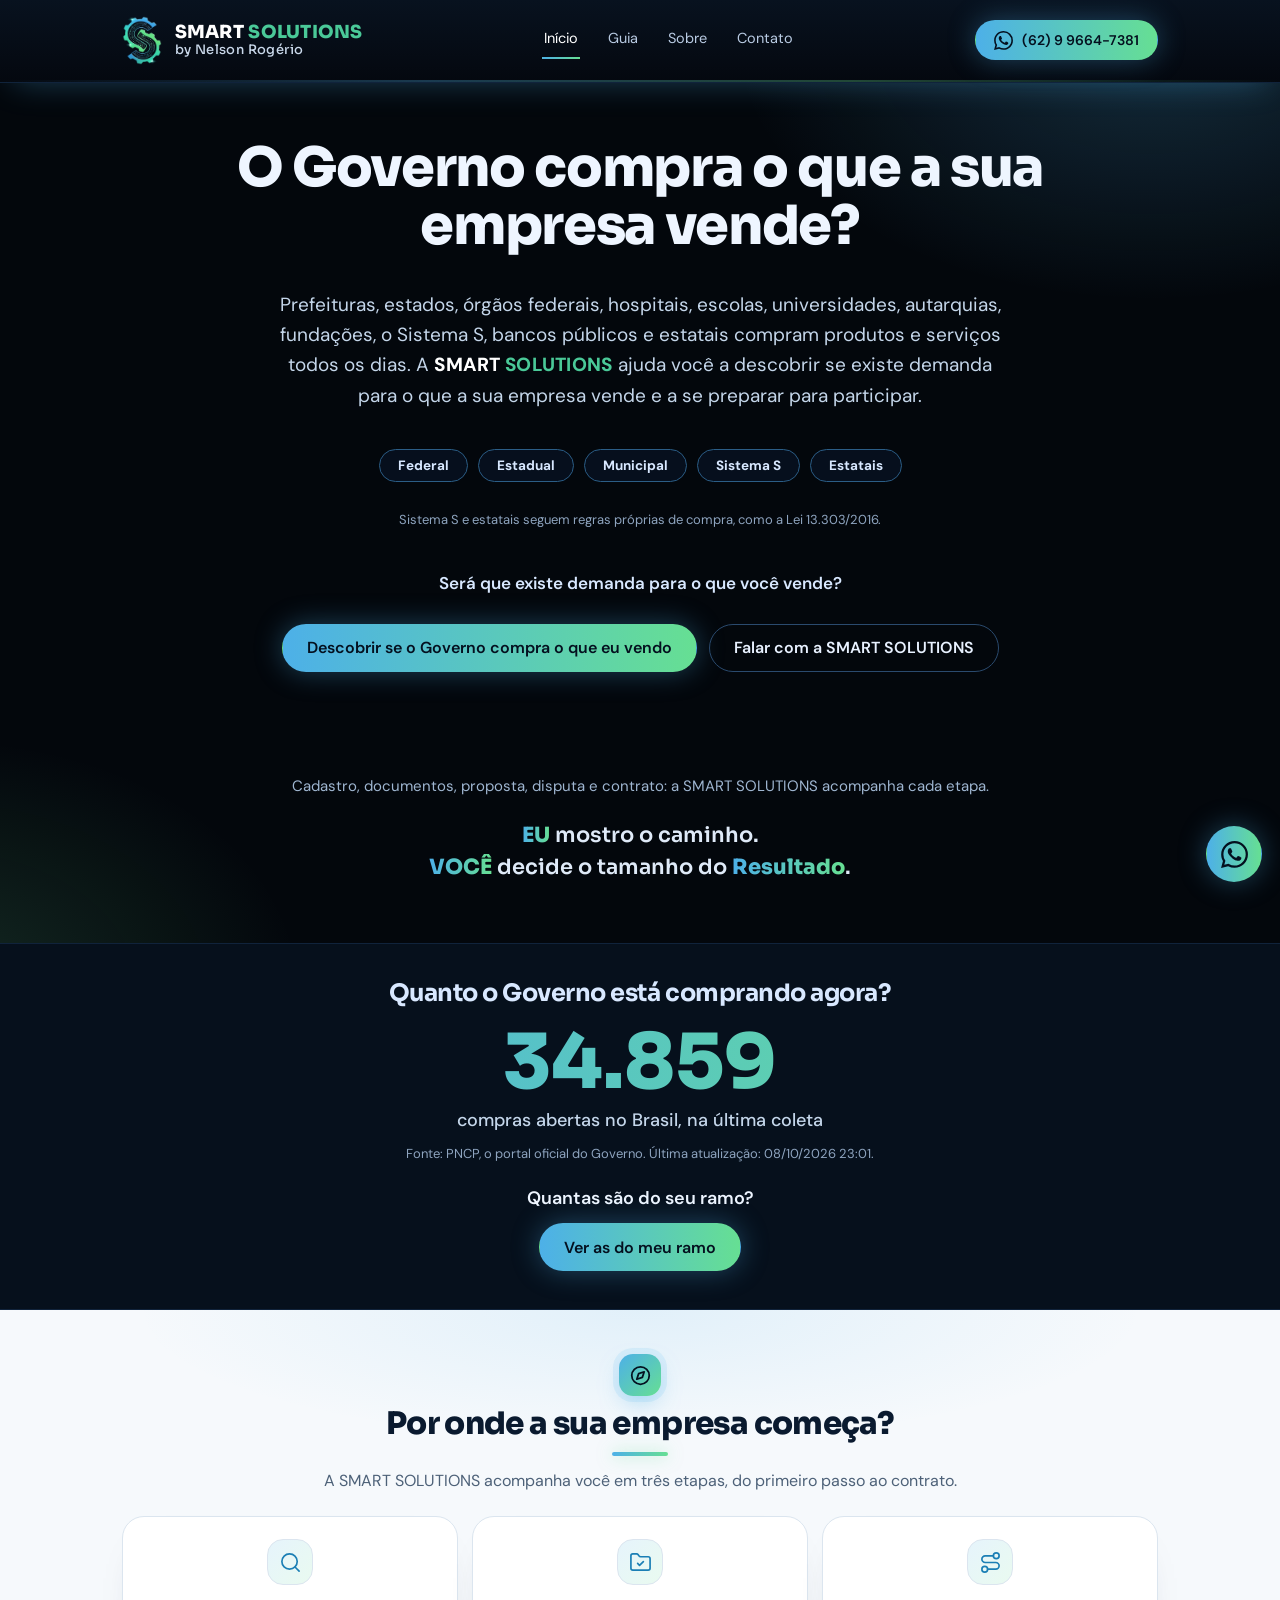
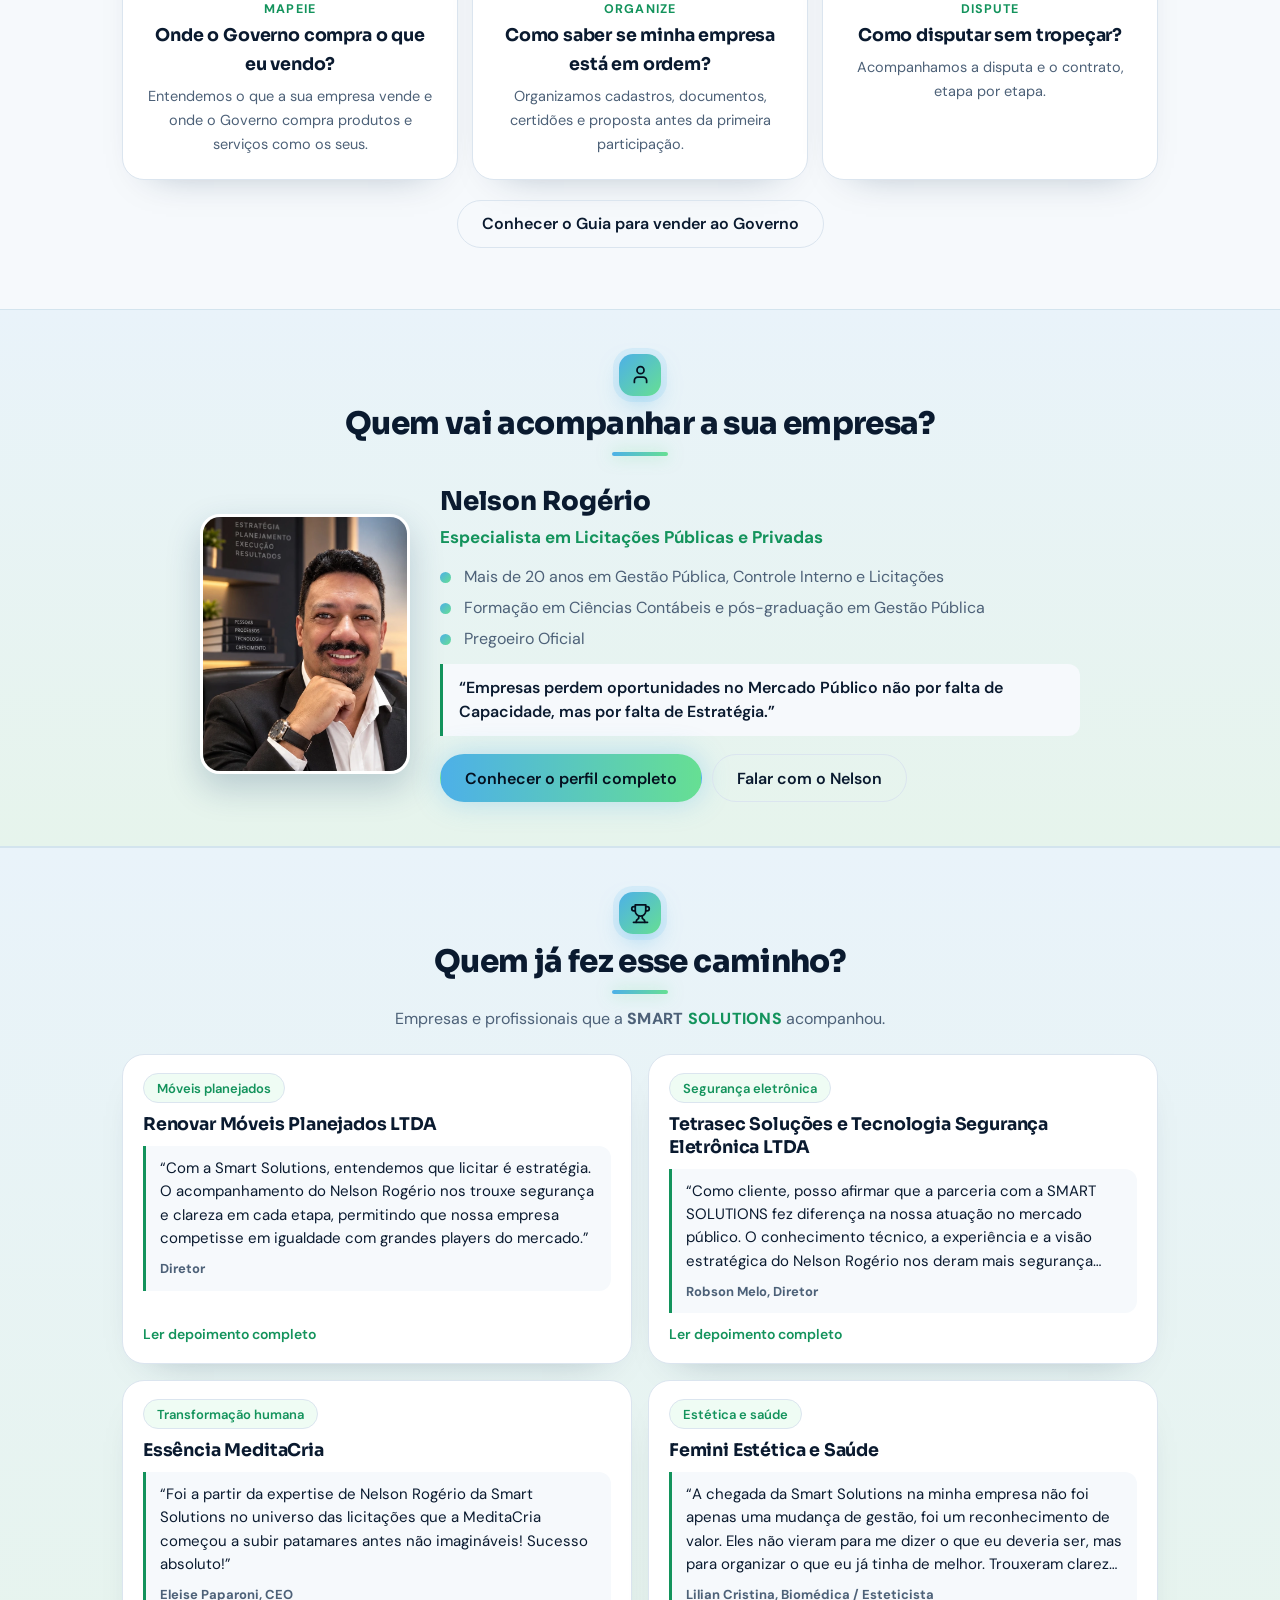
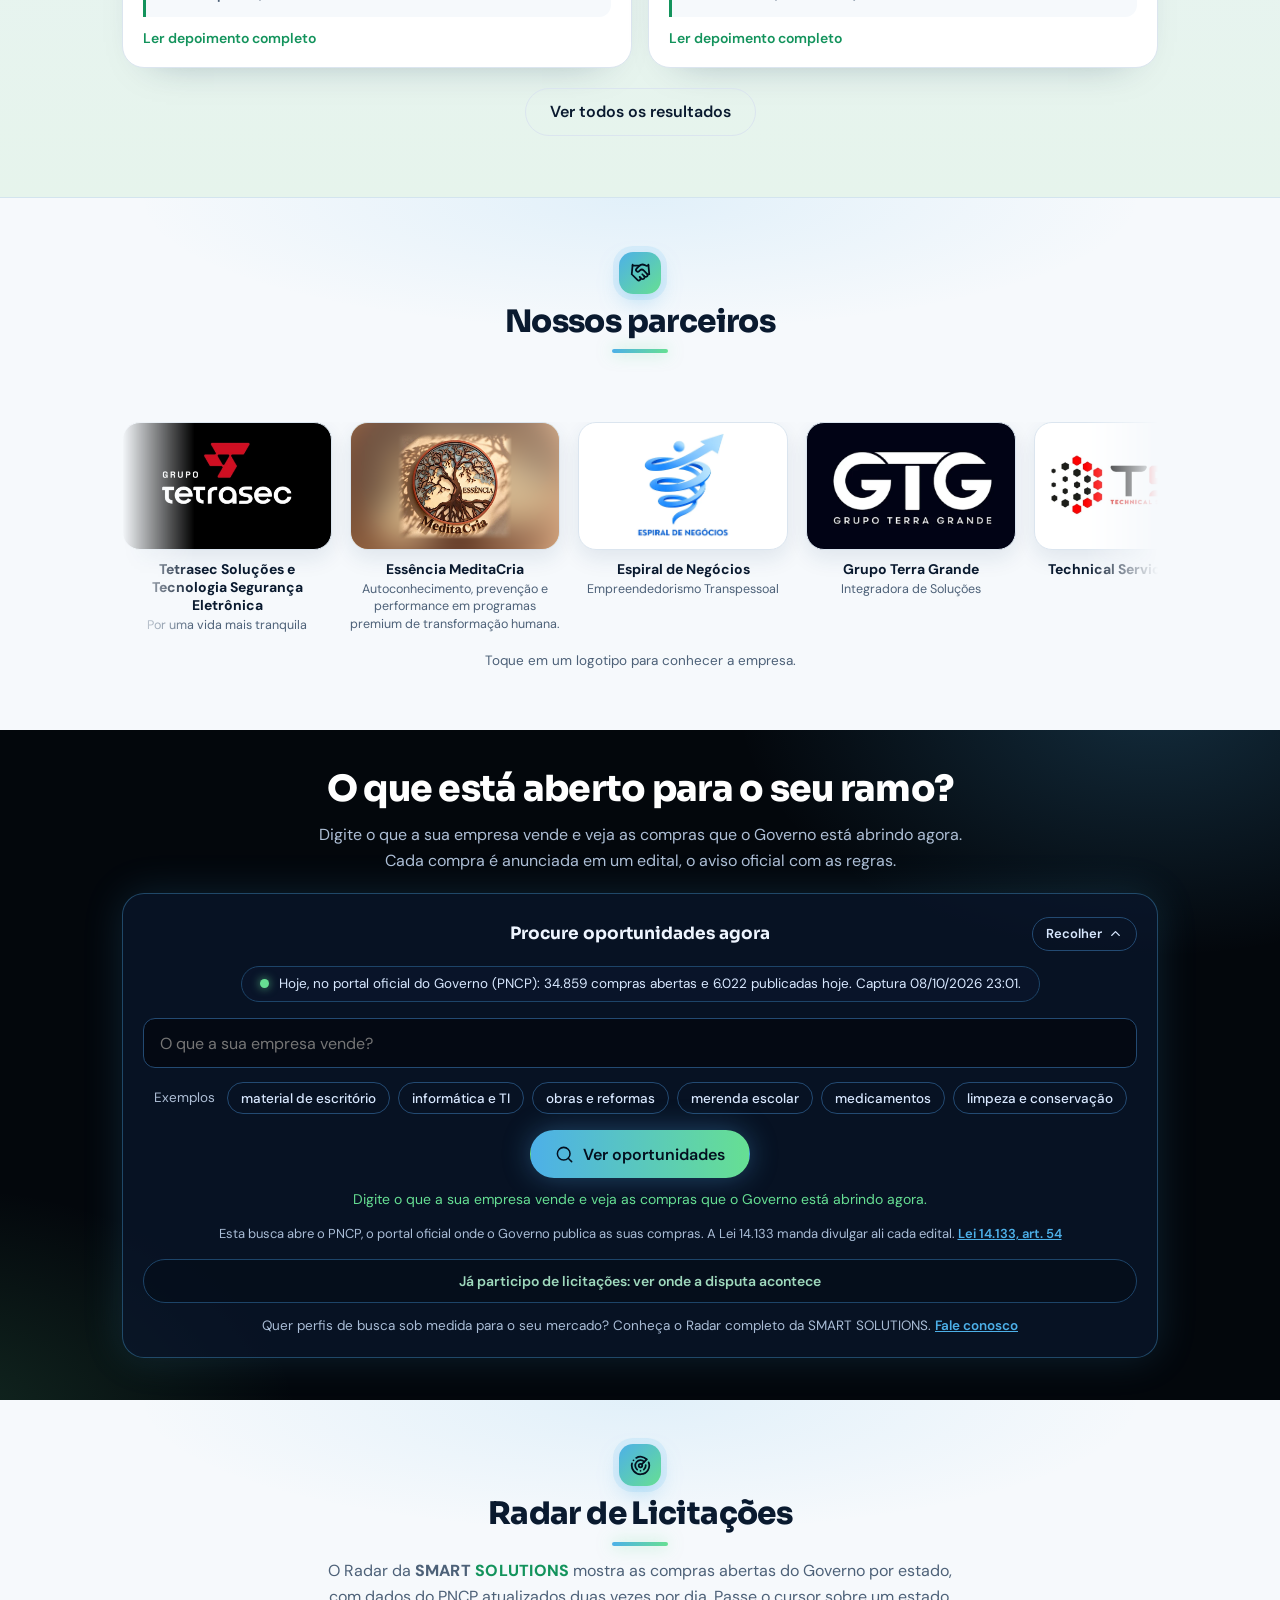
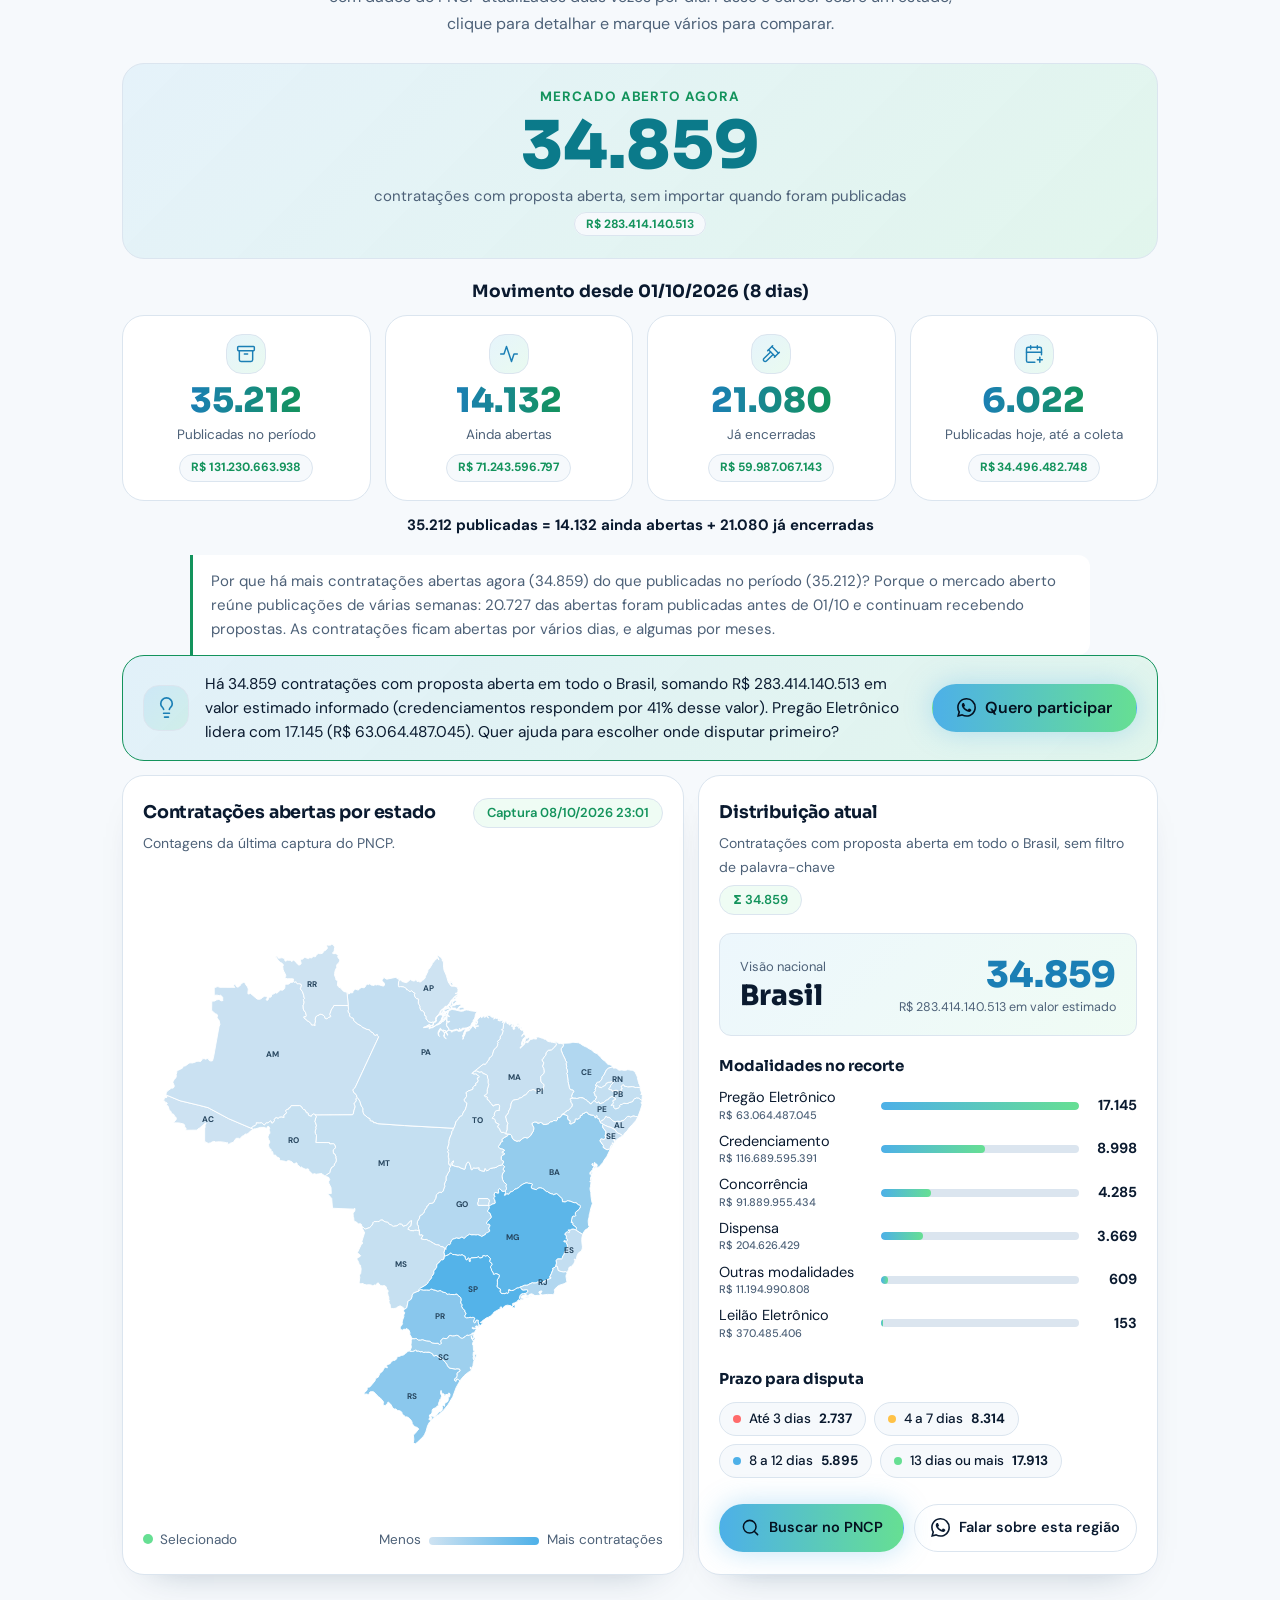
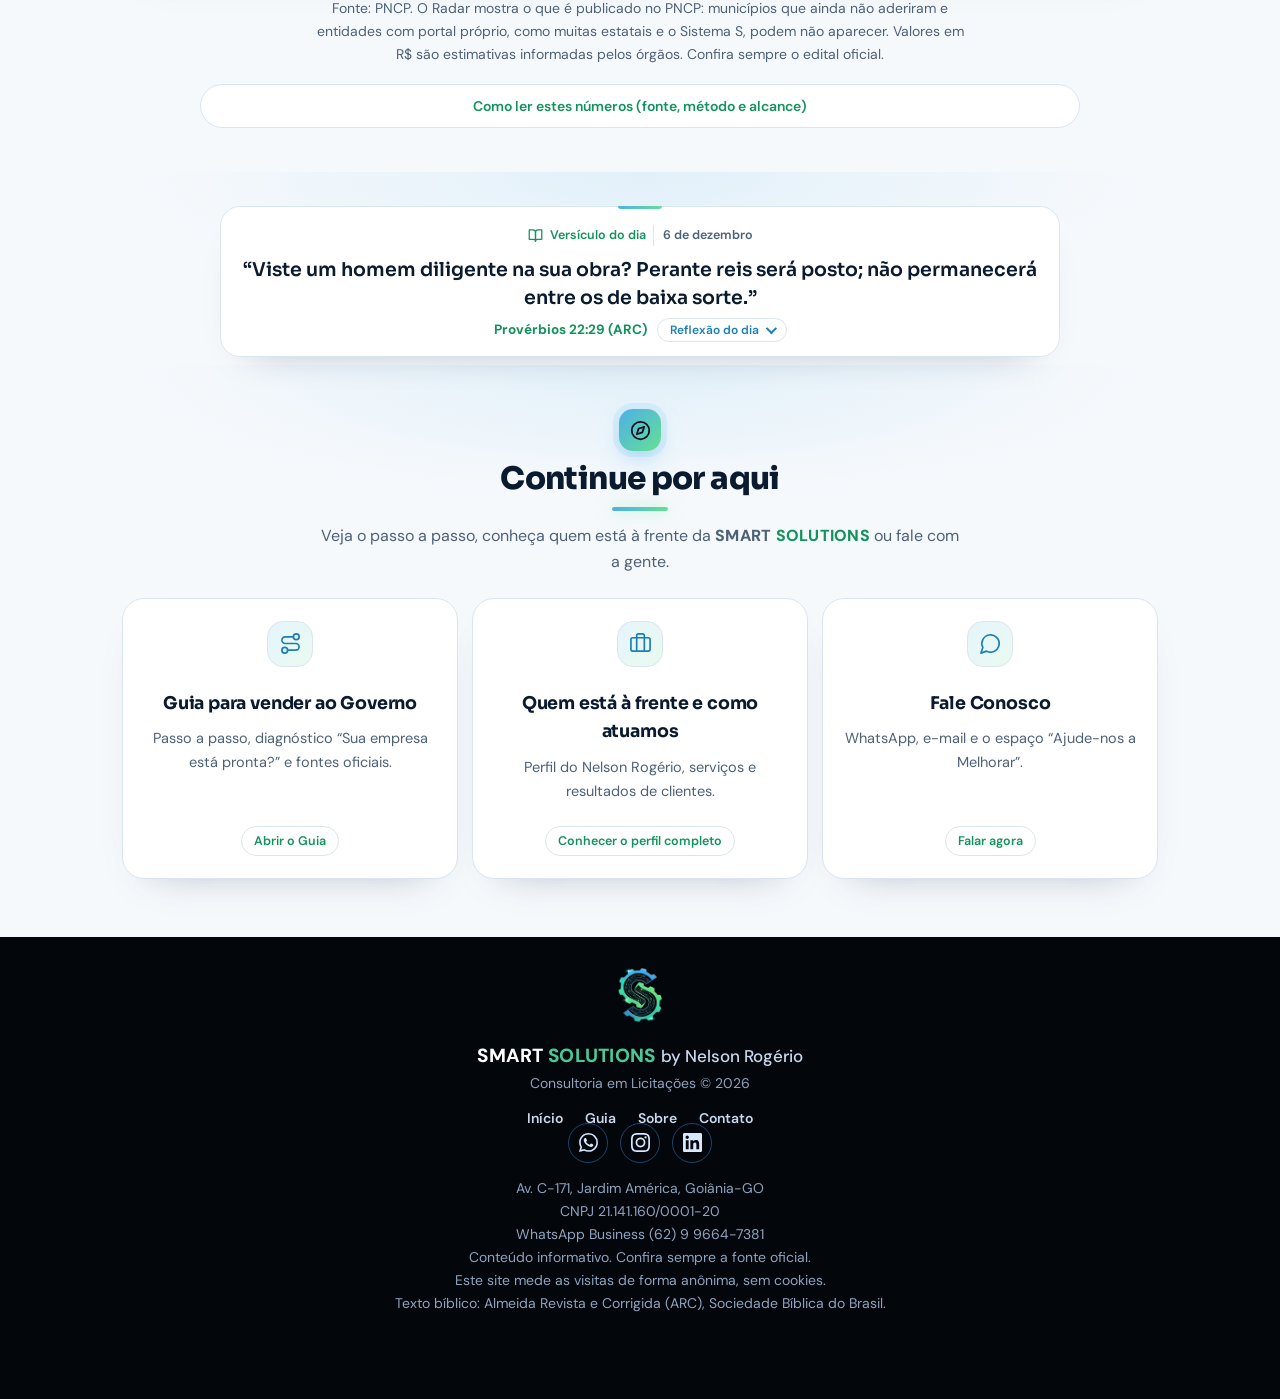
==== commit 07d00632: "Add files via upload" ====
--- a/index.html
+++ b/index.html
@@ -625,7 +625,7 @@
 @media (prefers-reduced-motion:reduce){.ptm .ptl>li{margin-right:0}.ptm .ptl{gap:18px}}
 
 .pti-full img{width:100%;max-width:100%;max-height:none;height:auto;-webkit-mask-image:linear-gradient(180deg,transparent,#000 8%,#000 92%,transparent);mask-image:linear-gradient(180deg,transparent,#000 8%,#000 92%,transparent)}
-</style><link href="https://nelsonrogerio.com.br/" rel="canonical"/><link href="favicon.ico?v=2" rel="icon" sizes="any"/><link href="favicon-32.png?v=2" rel="icon" sizes="32x32" type="image/png"/><link href="favicon-192.png?v=2" rel="icon" sizes="192x192" type="image/png"/><link href="apple-touch-icon.png?v=2" rel="apple-touch-icon"/><meta content="#03070c" name="theme-color"/><meta content="website" property="og:type"/><meta content="pt_BR" property="og:locale"/><meta content="SMART SOLUTIONS by Nelson Rogério" property="og:site_name"/><meta content="https://nelsonrogerio.com.br/" property="og:url"/><meta content="https://nelsonrogerio.com.br/assets/og-image.png" property="og:image"/><meta content="1200" property="og:image:width"/><meta content="630" property="og:image:height"/><meta content="summary_large_image" name="twitter:card"/><meta content="https://nelsonrogerio.com.br/assets/og-image.png" name="twitter:image"/><script type="application/ld+json">{"@context":"https://schema.org","@type":"ProfessionalService","taxID":"21.141.160/0001-20","name":"SMART SOLUTIONS by Nelson Rogério","description":"Consultoria em licitações: do cadastro ao contrato, com preparo, clareza e acompanhamento.","url":"https://nelsonrogerio.com.br/","telephone":"+55 62 99664-7381","email":"nelroger.licita@gmail.com","address":{"@type":"PostalAddress","streetAddress":"Av. C-171, Jardim América","addressLocality":"Goiânia","addressRegion":"GO","addressCountry":"BR"},"founder":{"@type":"Person","name":"Nelson Rogério"},"sameAs":["https://www.instagram.com/nelsonrogerio.smartsolutions/","https://www.linkedin.com/in/smartsolutionsbynelsonrogerio"]}</script></head><body><header><div class="w"><a aria-label="Smart Solutions by Nelson Rogério" class="logo" href="index.html"><img alt="" height="49" src="[data-uri]" width="40"/><span class="lt"><span class="bn">SMART <b>SOLUTIONS</b></span><em>by Nelson Rogério</em></span></a><nav><a aria-current="page" class="on" href="index.html">Início</a><a href="guia.html">Guia</a><a href="atuacao.html">Sobre</a><a href="contato.html">Contato</a></nav><a class="btn b1 sm" data-wa="" rel="noopener" target="_blank"><svg aria-hidden="true" class="bi" viewbox="0 0 24 24"><path d="M17.472 14.382c-.297-.149-1.758-.867-2.03-.967-.273-.099-.471-.148-.67.15-.197.297-.767.966-.94 1.164-.173.199-.347.223-.644.075-.297-.15-1.255-.463-2.39-1.475-.883-.788-1.48-1.761-1.653-2.059-.173-.297-.018-.458.13-.606.134-.133.298-.347.446-.52.149-.174.198-.298.298-.497.099-.198.05-.371-.025-.52-.075-.149-.669-1.612-.916-2.207-.242-.579-.487-.5-.669-.51-.173-.008-.371-.01-.57-.01-.198 0-.52.074-.792.372-.272.297-1.04 1.016-1.04 2.479 0 1.462 1.065 2.875 1.213 3.074.149.198 2.096 3.2 5.077 4.487.709.306 1.262.489 1.694.625.712.227 1.36.195 1.871.118.571-.085 1.758-.719 2.006-1.413.248-.694.248-1.289.173-1.413-.074-.124-.272-.198-.57-.347m-5.421 7.403h-.004a9.87 9.87 0 01-5.031-1.378l-.361-.214-3.741.982.998-3.648-.235-.374a9.86 9.86 0 01-1.51-5.26c.001-5.45 4.436-9.884 9.888-9.884 2.64 0 5.122 1.03 6.988 2.898a9.825 9.825 0 012.893 6.994c-.003 5.45-4.437 9.884-9.885 9.884m8.413-18.297A11.815 11.815 0 0012.05 0C5.495 0 .16 5.335.157 11.892c0 2.096.547 4.142 1.588 5.945L.057 24l6.305-1.654a11.882 11.882 0 005.683 1.448h.005c6.554 0 11.89-5.335 11.893-11.893a11.821 11.821 0 00-3.48-8.413Z"></path></svg><span>(62) 9 9664-7381</span></a></div><i class="prg" id="prg"></i></header><main id="topo"><div class="hero hero3"><div class="w"><h1>O Governo compra o que a sua empresa vende?</h1><p class="s3">Prefeituras, estados, órgãos federais, hospitais, escolas, universidades, autarquias, fundações, o Sistema S, bancos públicos e estatais compram produtos e serviços todos os dias. A <span class="bn">SMART <b>SOLUTIONS</b></span> ajuda você a descobrir se existe demanda para o que a sua empresa vende e a se preparar para participar.</p><div class="esf"><span>Federal</span><span>Estadual</span><span>Municipal</span><span>Sistema S</span><span>Estatais</span></div><p class="esn">Sistema S e estatais seguem regras próprias de compra, como a Lei 13.303/2016.</p><p class="sq">Será que existe demanda para o que você vende?</p><div class="cta"><a class="btn b1" href="#buscar">Descobrir se o Governo compra o que eu vendo</a><a class="btn b2" data-wa="" rel="noopener" target="_blank">Falar com a SMART SOLUTIONS</a></div><p class="ctx">Cadastro, documentos, proposta, disputa e contrato: a SMART SOLUTIONS acompanha cada etapa.</p><p class="tag"><span><b>EU</b> mostro o caminho.</span><span><b>VOCÊ</b> decide o tamanho do <em>Resultado</em>.</span></p></div></div><section hidden="" id="numero"><div class="w"><h2>Quanto o Governo está comprando agora?</h2><p class="nvn"><b id="nvn">0</b><span>compras abertas no Brasil, na última coleta</span></p><p class="nvs" id="nvs"></p><p class="nvq">Quantas são do seu ramo?</p><a class="btn b1" href="#buscar">Ver as do meu ramo</a></div></section><section id="como"><div class="w"><span class="hi"><svg aria-hidden="true" viewbox="0 0 24 24"><circle cx="12" cy="12" r="10"></circle> <polygon points="16.24 7.76 14.12 14.12 7.76 16.24 9.88 9.88 16.24 7.76"></polygon></svg></span><h2>Por onde a sua empresa começa?</h2><i class="hbar"></i><p class="lead">A SMART SOLUTIONS acompanha você em três etapas, do primeiro passo ao contrato.</p><div class="cg cg3"><div class="card ctr"><span class="ic"><svg aria-hidden="true" viewbox="0 0 24 24"><circle cx="11" cy="11" r="8"></circle> <path d="m21 21-4.3-4.3"></path></svg></span><span class="kk">Mapeie</span><h3>Onde o Governo compra o que eu vendo?</h3><p>Entendemos o que a sua empresa vende e onde o Governo compra produtos e serviços como os seus.</p></div><div class="card ctr"><span class="ic"><svg aria-hidden="true" viewbox="0 0 24 24"><path d="M20 20a2 2 0 0 0 2-2V8a2 2 0 0 0-2-2h-7.9a2 2 0 0 1-1.69-.9L9.6 3.9A2 2 0 0 0 7.93 3H4a2 2 0 0 0-2 2v13a2 2 0 0 0 2 2Z"></path> <path d="m9 13 2 2 4-4"></path></svg></span><span class="kk">Organize</span><h3>Como saber se minha empresa está em ordem?</h3><p>Organizamos cadastros, documentos, certidões e proposta antes da primeira participação.</p></div><div class="card ctr"><span class="ic"><svg aria-hidden="true" viewbox="0 0 24 24"><circle cx="6" cy="19" r="3"></circle> <path d="M9 19h8.5a3.5 3.5 0 0 0 0-7h-11a3.5 3.5 0 0 1 0-7H15"></path> <circle cx="18" cy="5" r="3"></circle></svg></span><span class="kk">Dispute</span><h3>Como disputar sem tropeçar?</h3><p>Acompanhamos a disputa e o contrato, etapa por etapa.</p></div></div><p class="more" style="text-align:center;margin-top:20px"><a class="btn b3" href="guia.html">Conhecer o Guia para vender ao Governo</a></p></div></section><section class="alt" id="quem"><div class="w"><span class="hi"><svg aria-hidden="true" viewbox="0 0 24 24"><path d="M19 21v-2a4 4 0 0 0-4-4H9a4 4 0 0 0-4 4v2"></path> <circle cx="12" cy="7" r="4"></circle></svg></span><h2>Quem vai acompanhar a sua empresa?</h2><i class="hbar"></i><div class="qn"><img alt="Nelson Rogério, Especialista em Licitações Públicas e Privadas" class="qnf" height="260" src="[data-uri]" width="210"/><div class="qnt"><h3>Nelson Rogério</h3><p class="qr">Especialista em Licitações Públicas e Privadas</p><ul class="qf"><li>Mais de 20 anos em Gestão Pública, Controle Interno e Licitações</li><li>Formação em Ciências Contábeis e pós-graduação em Gestão Pública</li><li>Pregoeiro Oficial</li></ul><blockquote class="qq">“Empresas perdem oportunidades no Mercado Público não por falta de Capacidade, mas por falta de Estratégia.”</blockquote><div class="cta2n"><a class="btn b1" href="atuacao.html">Conhecer o perfil completo</a><a class="btn b3" data-wa="" rel="noopener" target="_blank">Falar com o Nelson</a></div></div></div></div></section><section class="alt pv" id="provas"><div class="w"><span class="hi"><svg aria-hidden="true" viewbox="0 0 24 24"><path d="M6 9H4.5a2.5 2.5 0 0 1 0-5H6"></path> <path d="M18 9h1.5a2.5 2.5 0 0 0 0-5H18"></path> <path d="M4 22h16"></path> <path d="M10 14.66V17c0 .55-.47.98-.97 1.21C7.85 18.75 7 20.24 7 22"></path> <path d="M14 14.66V17c0 .55.47.98.97 1.21C16.15 18.75 17 20.24 17 22"></path> <path d="M18 2H6v7a6 6 0 0 0 12 0V2Z"></path></svg></span><h2>Quem já fez esse caminho?</h2><i class="hbar"></i><p class="lead">Empresas e profissionais que a <span class="bn">SMART <b>SOLUTIONS</b></span> acompanhou.</p><div class="cg rs tcg"><article class="card tc rv" data-id="rennovar"><span class="badge">Móveis planejados</span><h3>Rennovar Móveis Planejados LTDA</h3><blockquote class="tq"><div class="tqb"><p>“Com a Smart Solutions, entendemos que licitar é estratégia. O acompanhamento do Nelson Rogério nos trouxe segurança e clareza em cada etapa, permitindo que nossa empresa competisse em igualdade com grandes players do mercado.”</p></div><cite>Diretor</cite></blockquote><div class="tx"><p class="ctxl">Inserir a empresa no mercado de fornecimento de mobiliário para órgãos públicos.</p></div><button aria-expanded="false" class="tbtn" type="button">Ler depoimento completo</button></article><article class="card tc rv" data-id="tetrasec"><span class="badge">Segurança eletrônica</span><h3>Tetrasec Soluções e Tecnologia Segurança Eletrônica LTDA</h3><blockquote class="tq"><div class="tqb"><p>“Como cliente, posso afirmar que a parceria com a SMART SOLUTIONS fez diferença na nossa atuação no mercado público. O conhecimento técnico, a experiência e a visão estratégica do Nelson Rogério nos deram mais segurança para enfrentar os desafios das licitações.</p><p>“Mais do que uma consultoria, encontramos um parceiro que acompanha de perto, orienta com clareza e busca entender a realidade da empresa antes de apresentar qualquer solução.”</p></div><cite>Robson Melo, Diretor</cite></blockquote><div class="tx"><p class="ctxl">Por uma vida mais tranquila</p></div><button aria-expanded="false" class="tbtn" type="button">Ler depoimento completo</button></article><article class="card tc rv" data-id="meditacria"><span class="badge">Transformação humana</span><h3>Essência MeditaCria</h3><blockquote class="tq"><div class="tqb"><p>“Foi a partir da expertise de Nelson Rogério da Smart Solutions no universo das licitações que a MeditaCria começou a subir patamares antes não imagináveis! Sucesso absoluto!”</p></div><cite>Eleise Paparoni, CEO</cite></blockquote><div class="tx"><p class="ctxl">Autoconhecimento, prevenção e performance em programas premium de transformação humana.</p></div><button aria-expanded="false" class="tbtn" type="button">Ler depoimento completo</button></article><article class="card tc rv" data-id="femini"><span class="badge">Estética e saúde</span><h3>Femini Estética e Saúde</h3><blockquote class="tq"><div class="tqb"><p>“A chegada da Smart Solutions na minha empresa não foi apenas uma mudança de gestão, foi um reconhecimento de valor. Eles não vieram para me dizer o que eu deveria ser, mas para organizar o que eu já tinha de melhor. Trouxeram clareza nas finanças, estrutura nos processos, estratégias que faziam sentido e, acima de tudo, respeito à minha essência feminina de empreender.</p><p>“Hoje, vejo minha empresa crescer com ordem e propósito. Mas o maior impacto foi em mim: recuperei a confiança, passei a tomar decisões com tranquilidade e entendi que ser mulher à frente de um negócio não é fraqueza, é uma força única. Aprendi a liderar com leveza e firmeza, e a enxergar que o sucesso não precisa custar minha paz.</p><p>“A Smart Solutions não só transformou minha empresa: devolveu-me a mim mesma. Hoje, empreendo com alegria, segurança e orgulho, e isso é um presente que levarei para sempre.”</p></div><cite>Lilian Cristina, Biomédica / Esteticista</cite></blockquote><div class="tx"><p class="ctxl">O Autocuidado nutre a Alma!</p></div><button aria-expanded="false" class="tbtn" type="button">Ler depoimento completo</button></article></div><p class="more"><a class="btn b3" href="atuacao.html#resultados">Ver todos os resultados</a></p></div></section><!--parceiros--><section id="parceiros"><div class="w"><span class="hi"><svg viewBox="0 0 24 24" aria-hidden="true"><path d="m11 17 2 2a1 1 0 1 0 3-3" /> <path d="m14 14 2.5 2.5a1 1 0 1 0 3-3l-3.88-3.88a3 3 0 0 0-4.24 0l-.88.88a1 1 0 1 1-3-3l2.81-2.81a5.79 5.79 0 0 1 7.06-.87l.47.28a2 2 0 0 0 1.42.25L21 4" /> <path d="m21 3 1 11h-2" /> <path d="M3 3 2 14l6.5 6.5a1 1 0 1 0 3-3" /> <path d="M3 4h8" /></svg></span><h2>Nossos parceiros</h2><i class="hbar"></i><p class="lead">Empresas que caminham com a <span class="bn">SMART <b>SOLUTIONS</b></span>.</p><div class="ptw" data-mq="1"><ul class="ptl"><li><a class="pti" href="https://tetrasec.com.br/?utm_source=nelsonrogerio&amp;utm_medium=parceiros" target="_blank" rel="noopener" aria-label="Conhecer Tetrasec Soluções e Tecnologia Segurança Eletrônica (abre em nova aba)" style="background:#000000"><img src="[data-uri]" alt="Logo da Tetrasec Soluções e Tecnologia Segurança Eletrônica" decoding="async"></a><span class="ptc"><b>Tetrasec Soluções e Tecnologia Segurança Eletrônica</b><em>Por uma vida mais tranquila</em></span></li><li><a class="pti pti-fill" href="https://meditacria.com?utm_source=nelsonrogerio&amp;utm_medium=parceiros" target="_blank" rel="noopener" aria-label="Conhecer Essência MeditaCria (abre em nova aba)" style="background:#e9cfa8"><img src="[data-uri]" alt="Logo da Essência MeditaCria" decoding="async"></a><span class="ptc"><b>Essência MeditaCria</b><em>Autoconhecimento, prevenção e performance em programas premium de transformação humana.</em></span></li><li><div class="pti" style="background:#010315"><img src="[data-uri]" alt="Logo da Grupo Terra Grande" decoding="async"></div><span class="ptc"><b>Grupo Terra Grande</b><em>Integradora de Soluções</em></span></li><li><div class="pti" style="background:#ffffff"><img src="[data-uri]" alt="Logo da Technical Service Network" decoding="async"></div><span class="ptc"><b>Technical Service Network</b></span></li><li><a class="pti" href="https://rbfservice.com.br/?utm_source=nelsonrogerio&amp;utm_medium=parceiros" target="_blank" rel="noopener" aria-label="Conhecer RBF (abre em nova aba)" style="background:#111c2b"><img src="[data-uri]" alt="Logo da RBF" decoding="async"></a><span class="ptc"><b>RBF</b><em>Inteligência Operacional em Saúde</em></span></li><li><a class="pti" href="https://www.instagram.com/esmeroalimentos/" target="_blank" rel="noopener" aria-label="Conhecer Esmero Alimentos (abre em nova aba)" style="background:#ffffff"><img src="[data-uri]" alt="Logo da Esmero Alimentos" decoding="async"></a><span class="ptc"><b>Esmero Alimentos</b><em>Sabor que atrai</em></span></li><li><a class="pti" href="https://wa.me/5562992213366?text=Ol%C3%A1%21%20Vim%20pelo%20site%20da%20SMART%20SOLUTIONS%20e%20gostaria%20de%20falar%20com%20a%20Forte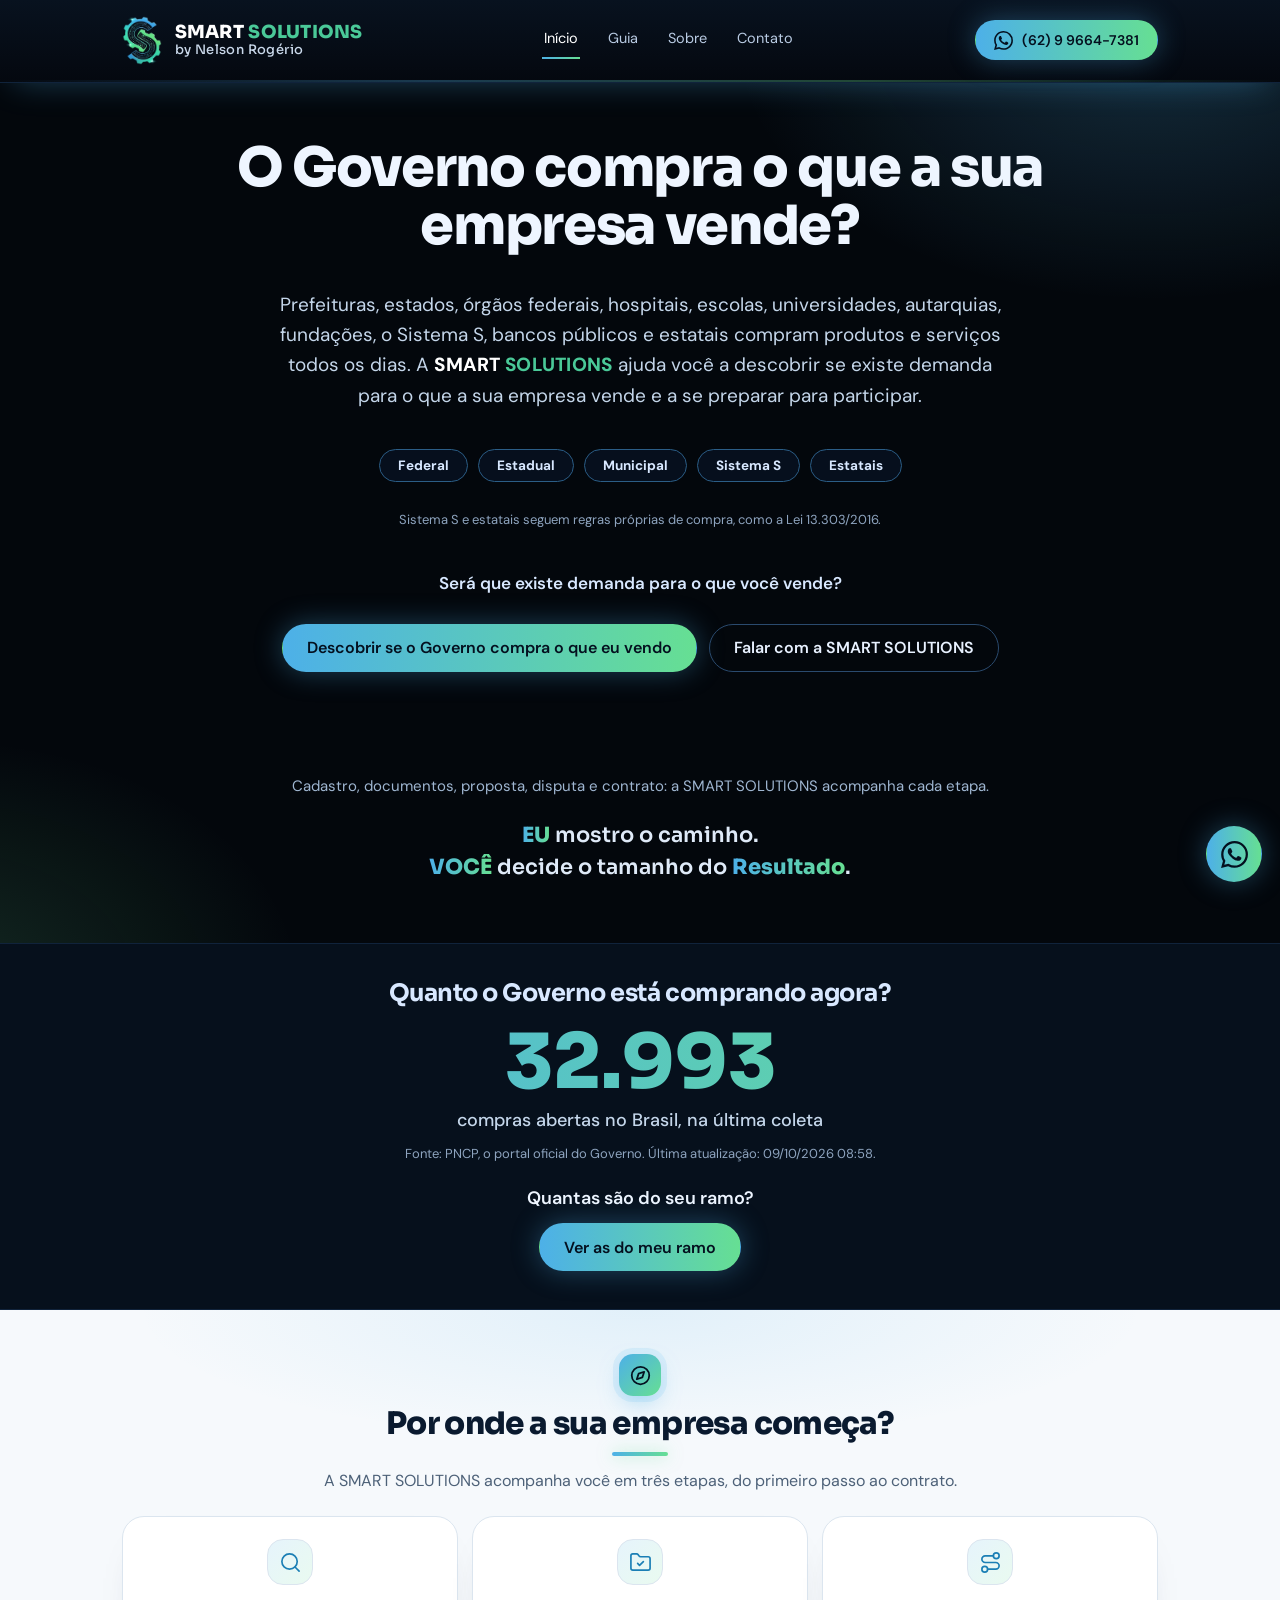
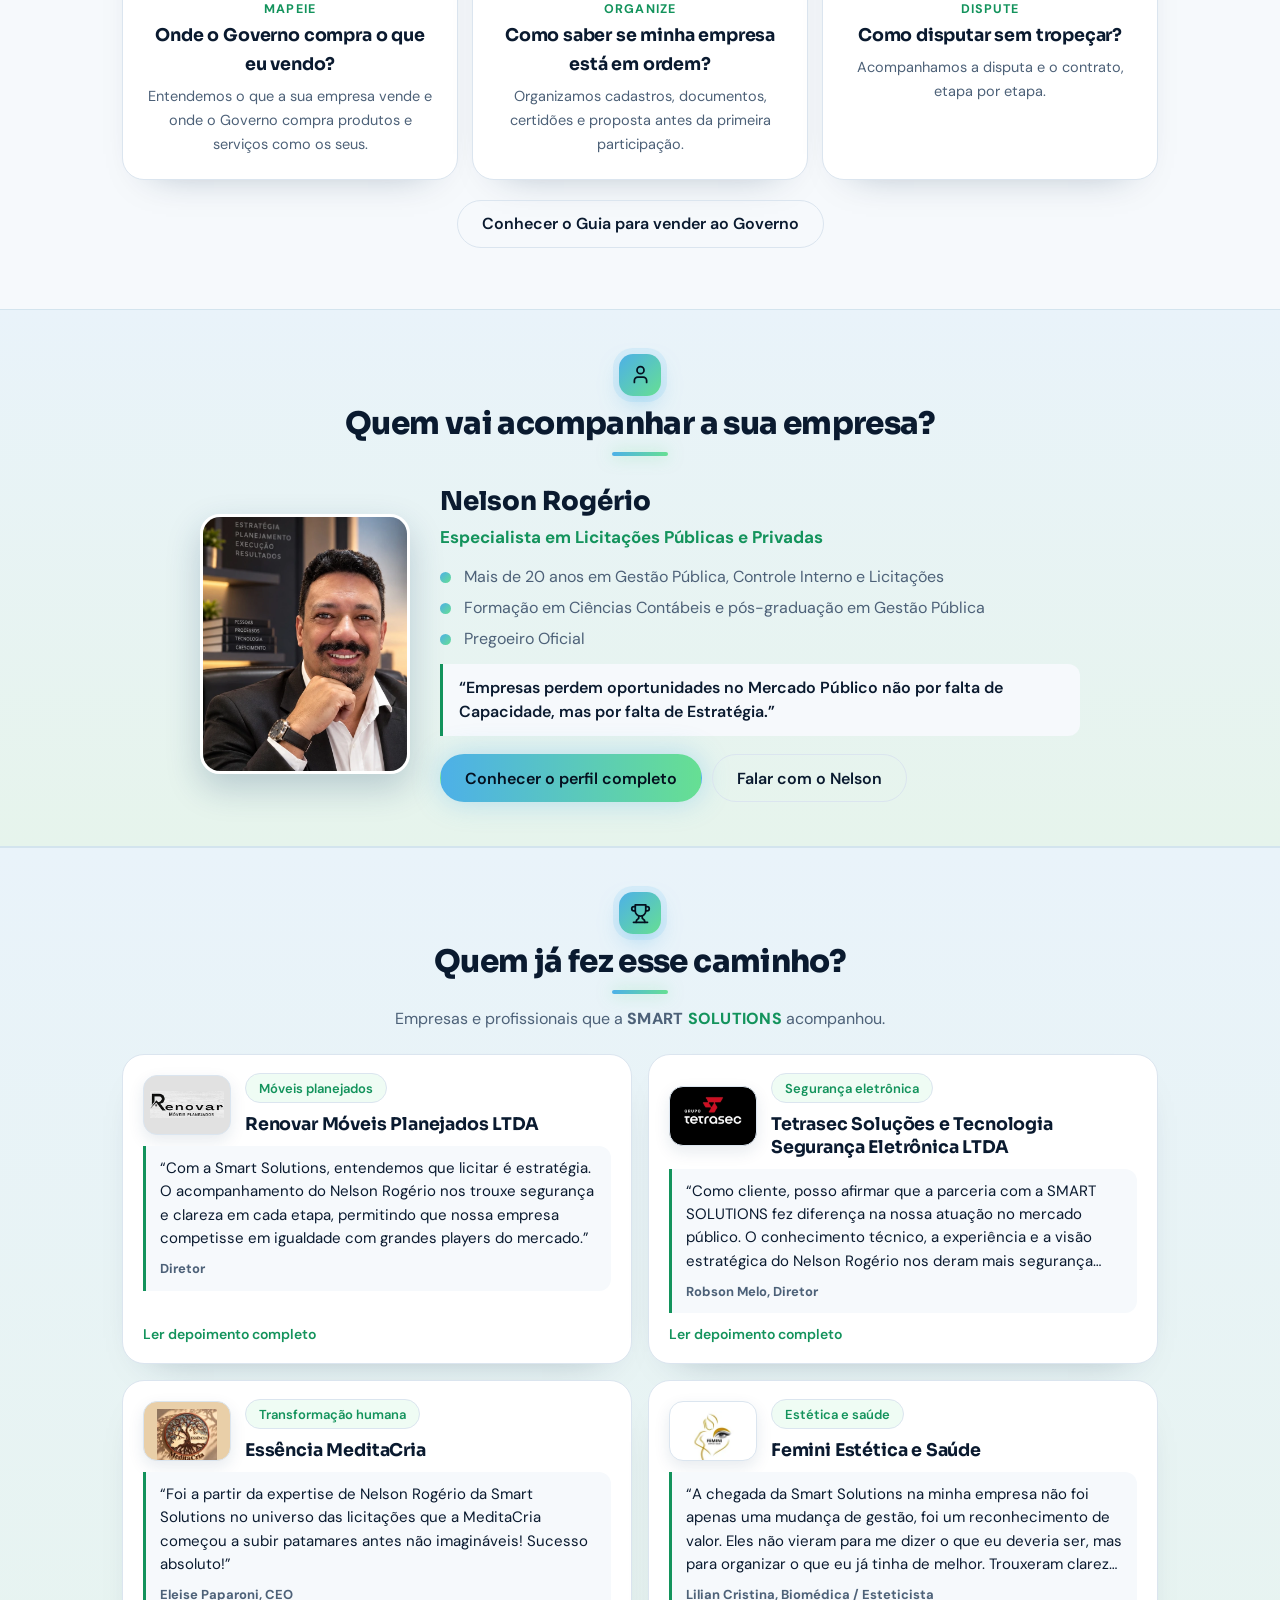
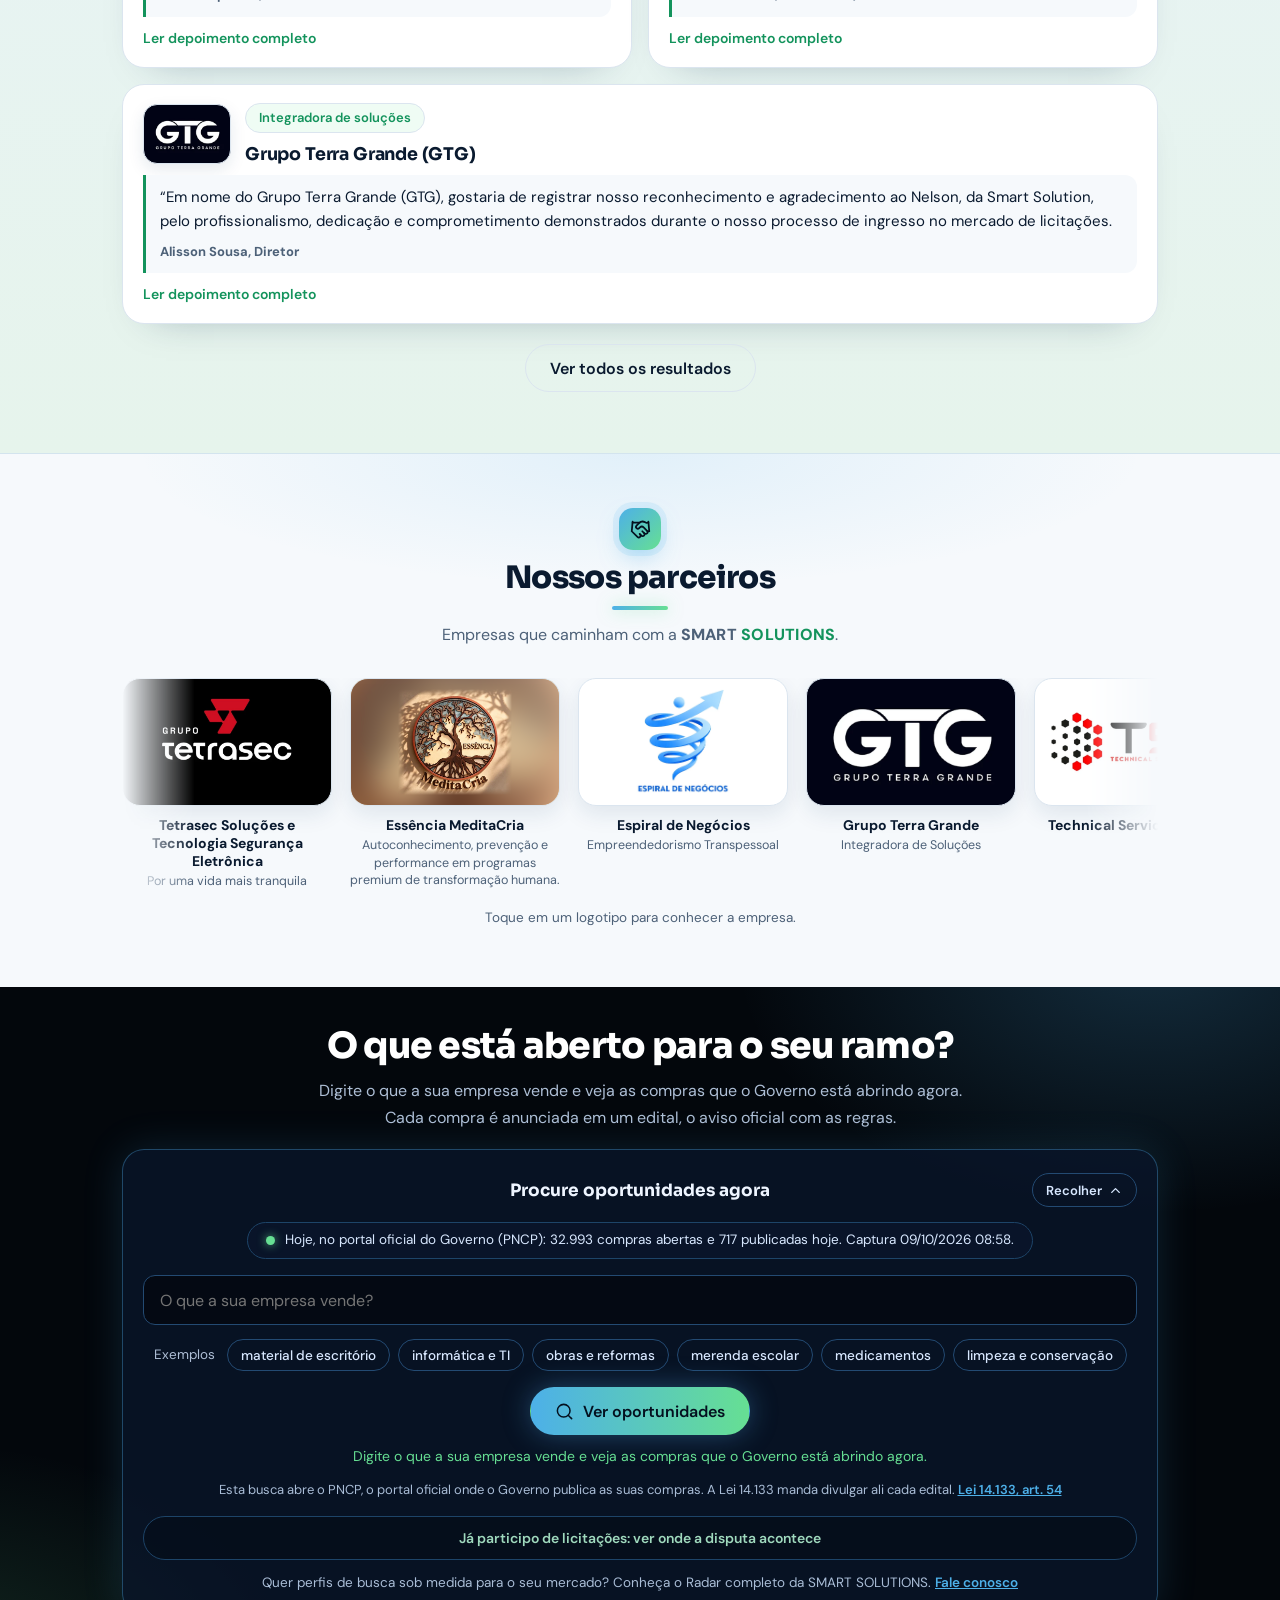
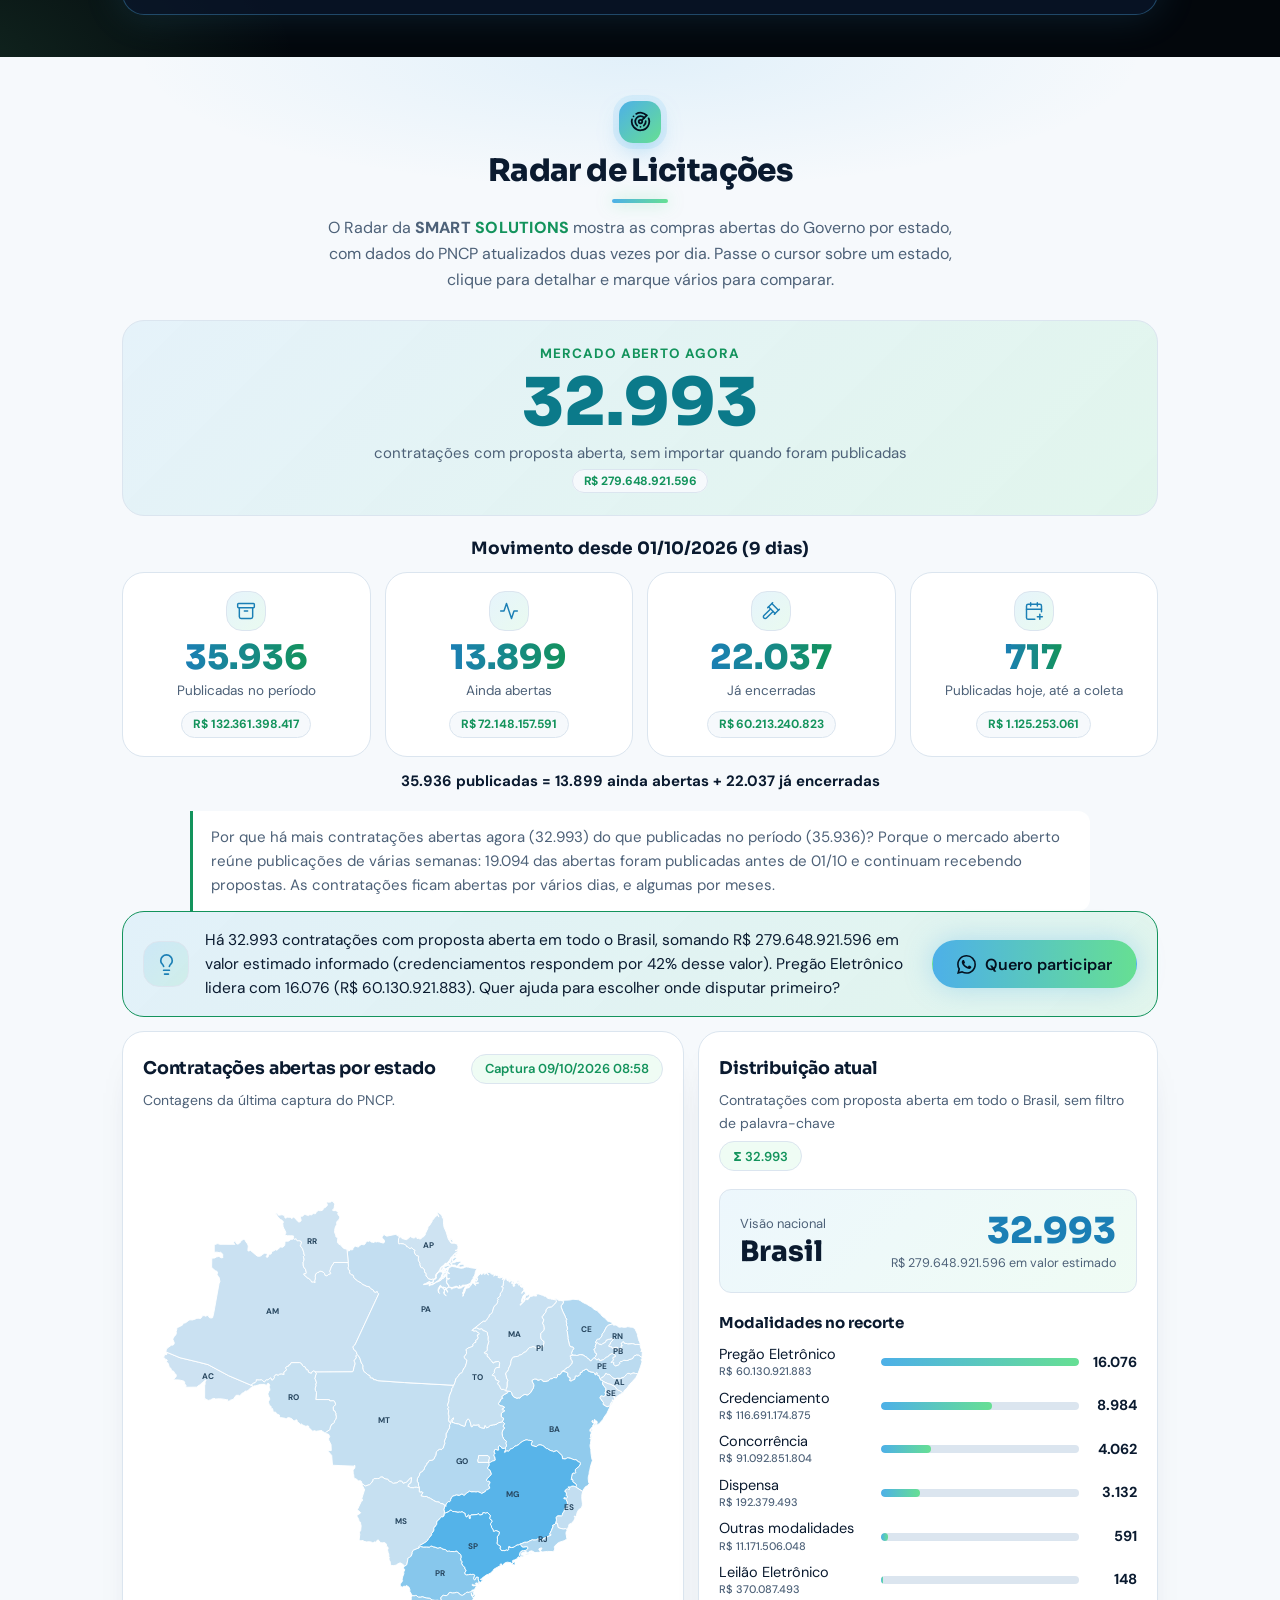
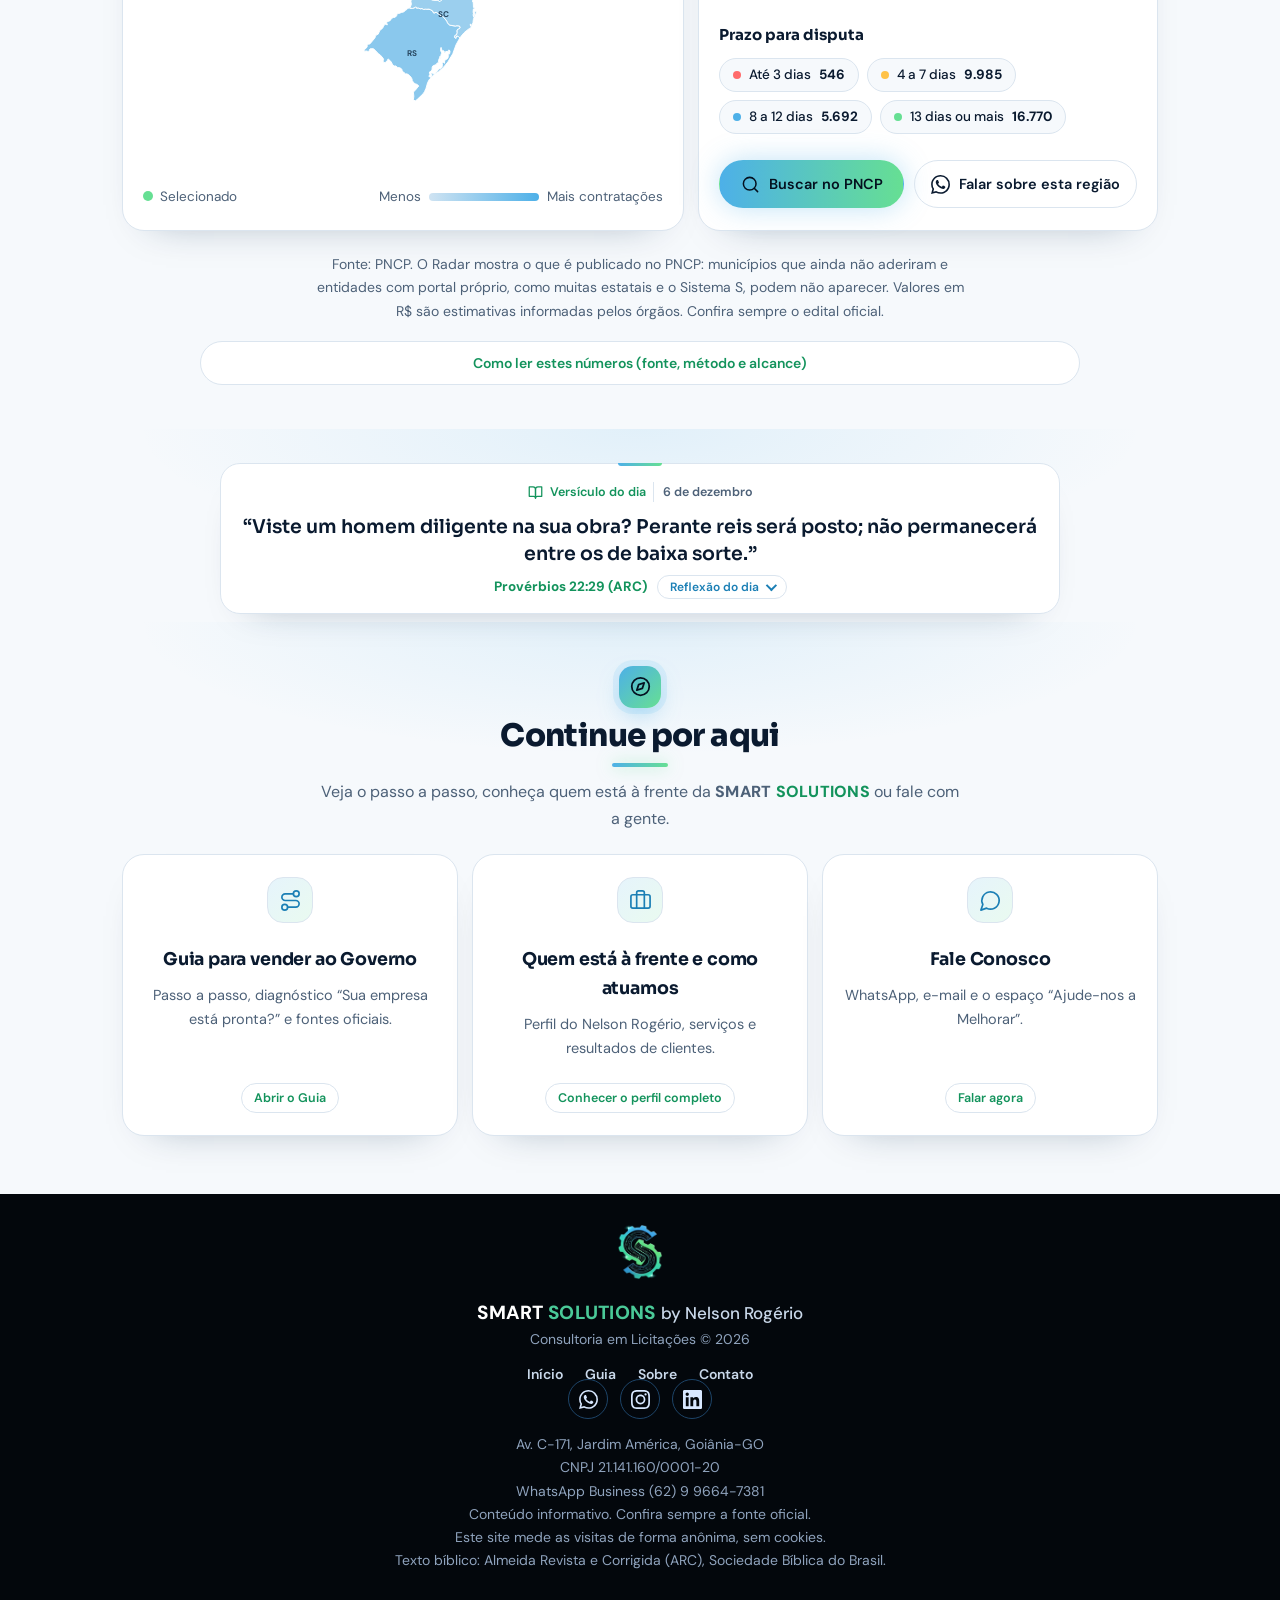
==== commit 16130df4: "Add files via upload" ====
--- a/index.html
+++ b/index.html
@@ -613,7 +613,7 @@
 
 .tcg{align-items:stretch}
 .tcg:has(.tc.open){align-items:start}
-.tc .tbtn{margin-top:auto}
+.tc .tbtn{margin-top:auto}.tc .tch{display:flex;align-items:center;gap:14px}.tc .tht{display:flex;flex-direction:column;align-items:flex-start;gap:10px;min-width:0}.tc .tlg{flex:none;display:grid;place-items:center;width:88px;height:60px;border-radius:14px;overflow:hidden;border:1px solid var(--ln);box-shadow:0 6px 16px rgba(20,60,100,.10)}.tc .tlg img{display:block;max-width:86%;max-height:80%;width:auto;height:auto;object-fit:contain}.tc .tlg.cv img{max-width:none;max-height:none;width:100%;height:100%;object-fit:cover}@media (max-width:560px){.tc .tch{gap:12px}.tc .tlg{width:72px;height:50px;border-radius:12px}}.tcg>.tc:last-child:nth-child(odd){grid-column:1/-1}
 
 #comecar .facts .card{padding:22px 20px}
 
@@ -625,7 +625,7 @@
 @media (prefers-reduced-motion:reduce){.ptm .ptl>li{margin-right:0}.ptm .ptl{gap:18px}}
 
 .pti-full img{width:100%;max-width:100%;max-height:none;height:auto;-webkit-mask-image:linear-gradient(180deg,transparent,#000 8%,#000 92%,transparent);mask-image:linear-gradient(180deg,transparent,#000 8%,#000 92%,transparent)}
-</style><link href="https://nelsonrogerio.com.br/" rel="canonical"/><link href="favicon.ico?v=2" rel="icon" sizes="any"/><link href="favicon-32.png?v=2" rel="icon" sizes="32x32" type="image/png"/><link href="favicon-192.png?v=2" rel="icon" sizes="192x192" type="image/png"/><link href="apple-touch-icon.png?v=2" rel="apple-touch-icon"/><meta content="#03070c" name="theme-color"/><meta content="website" property="og:type"/><meta content="pt_BR" property="og:locale"/><meta content="SMART SOLUTIONS by Nelson Rogério" property="og:site_name"/><meta content="https://nelsonrogerio.com.br/" property="og:url"/><meta content="https://nelsonrogerio.com.br/assets/og-image.png" property="og:image"/><meta content="1200" property="og:image:width"/><meta content="630" property="og:image:height"/><meta content="summary_large_image" name="twitter:card"/><meta content="https://nelsonrogerio.com.br/assets/og-image.png" name="twitter:image"/><script type="application/ld+json">{"@context":"https://schema.org","@type":"ProfessionalService","taxID":"21.141.160/0001-20","name":"SMART SOLUTIONS by Nelson Rogério","description":"Consultoria em licitações: do cadastro ao contrato, com preparo, clareza e acompanhamento.","url":"https://nelsonrogerio.com.br/","telephone":"+55 62 99664-7381","email":"nelroger.licita@gmail.com","address":{"@type":"PostalAddress","streetAddress":"Av. C-171, Jardim América","addressLocality":"Goiânia","addressRegion":"GO","addressCountry":"BR"},"founder":{"@type":"Person","name":"Nelson Rogério"},"sameAs":["https://www.instagram.com/nelsonrogerio.smartsolutions/","https://www.linkedin.com/in/smartsolutionsbynelsonrogerio"]}</script></head><body><header><div class="w"><a aria-label="Smart Solutions by Nelson Rogério" class="logo" href="index.html"><img alt="" height="49" src="[data-uri]" width="40"/><span class="lt"><span class="bn">SMART <b>SOLUTIONS</b></span><em>by Nelson Rogério</em></span></a><nav><a aria-current="page" class="on" href="index.html">Início</a><a href="guia.html">Guia</a><a href="atuacao.html">Sobre</a><a href="contato.html">Contato</a></nav><a class="btn b1 sm" data-wa="" rel="noopener" target="_blank"><svg aria-hidden="true" class="bi" viewbox="0 0 24 24"><path d="M17.472 14.382c-.297-.149-1.758-.867-2.03-.967-.273-.099-.471-.148-.67.15-.197.297-.767.966-.94 1.164-.173.199-.347.223-.644.075-.297-.15-1.255-.463-2.39-1.475-.883-.788-1.48-1.761-1.653-2.059-.173-.297-.018-.458.13-.606.134-.133.298-.347.446-.52.149-.174.198-.298.298-.497.099-.198.05-.371-.025-.52-.075-.149-.669-1.612-.916-2.207-.242-.579-.487-.5-.669-.51-.173-.008-.371-.01-.57-.01-.198 0-.52.074-.792.372-.272.297-1.04 1.016-1.04 2.479 0 1.462 1.065 2.875 1.213 3.074.149.198 2.096 3.2 5.077 4.487.709.306 1.262.489 1.694.625.712.227 1.36.195 1.871.118.571-.085 1.758-.719 2.006-1.413.248-.694.248-1.289.173-1.413-.074-.124-.272-.198-.57-.347m-5.421 7.403h-.004a9.87 9.87 0 01-5.031-1.378l-.361-.214-3.741.982.998-3.648-.235-.374a9.86 9.86 0 01-1.51-5.26c.001-5.45 4.436-9.884 9.888-9.884 2.64 0 5.122 1.03 6.988 2.898a9.825 9.825 0 012.893 6.994c-.003 5.45-4.437 9.884-9.885 9.884m8.413-18.297A11.815 11.815 0 0012.05 0C5.495 0 .16 5.335.157 11.892c0 2.096.547 4.142 1.588 5.945L.057 24l6.305-1.654a11.882 11.882 0 005.683 1.448h.005c6.554 0 11.89-5.335 11.893-11.893a11.821 11.821 0 00-3.48-8.413Z"></path></svg><span>(62) 9 9664-7381</span></a></div><i class="prg" id="prg"></i></header><main id="topo"><div class="hero hero3"><div class="w"><h1>O Governo compra o que a sua empresa vende?</h1><p class="s3">Prefeituras, estados, órgãos federais, hospitais, escolas, universidades, autarquias, fundações, o Sistema S, bancos públicos e estatais compram produtos e serviços todos os dias. A <span class="bn">SMART <b>SOLUTIONS</b></span> ajuda você a descobrir se existe demanda para o que a sua empresa vende e a se preparar para participar.</p><div class="esf"><span>Federal</span><span>Estadual</span><span>Municipal</span><span>Sistema S</span><span>Estatais</span></div><p class="esn">Sistema S e estatais seguem regras próprias de compra, como a Lei 13.303/2016.</p><p class="sq">Será que existe demanda para o que você vende?</p><div class="cta"><a class="btn b1" href="#buscar">Descobrir se o Governo compra o que eu vendo</a><a class="btn b2" data-wa="" rel="noopener" target="_blank">Falar com a SMART SOLUTIONS</a></div><p class="ctx">Cadastro, documentos, proposta, disputa e contrato: a SMART SOLUTIONS acompanha cada etapa.</p><p class="tag"><span><b>EU</b> mostro o caminho.</span><span><b>VOCÊ</b> decide o tamanho do <em>Resultado</em>.</span></p></div></div><section hidden="" id="numero"><div class="w"><h2>Quanto o Governo está comprando agora?</h2><p class="nvn"><b id="nvn">0</b><span>compras abertas no Brasil, na última coleta</span></p><p class="nvs" id="nvs"></p><p class="nvq">Quantas são do seu ramo?</p><a class="btn b1" href="#buscar">Ver as do meu ramo</a></div></section><section id="como"><div class="w"><span class="hi"><svg aria-hidden="true" viewbox="0 0 24 24"><circle cx="12" cy="12" r="10"></circle> <polygon points="16.24 7.76 14.12 14.12 7.76 16.24 9.88 9.88 16.24 7.76"></polygon></svg></span><h2>Por onde a sua empresa começa?</h2><i class="hbar"></i><p class="lead">A SMART SOLUTIONS acompanha você em três etapas, do primeiro passo ao contrato.</p><div class="cg cg3"><div class="card ctr"><span class="ic"><svg aria-hidden="true" viewbox="0 0 24 24"><circle cx="11" cy="11" r="8"></circle> <path d="m21 21-4.3-4.3"></path></svg></span><span class="kk">Mapeie</span><h3>Onde o Governo compra o que eu vendo?</h3><p>Entendemos o que a sua empresa vende e onde o Governo compra produtos e serviços como os seus.</p></div><div class="card ctr"><span class="ic"><svg aria-hidden="true" viewbox="0 0 24 24"><path d="M20 20a2 2 0 0 0 2-2V8a2 2 0 0 0-2-2h-7.9a2 2 0 0 1-1.69-.9L9.6 3.9A2 2 0 0 0 7.93 3H4a2 2 0 0 0-2 2v13a2 2 0 0 0 2 2Z"></path> <path d="m9 13 2 2 4-4"></path></svg></span><span class="kk">Organize</span><h3>Como saber se minha empresa está em ordem?</h3><p>Organizamos cadastros, documentos, certidões e proposta antes da primeira participação.</p></div><div class="card ctr"><span class="ic"><svg aria-hidden="true" viewbox="0 0 24 24"><circle cx="6" cy="19" r="3"></circle> <path d="M9 19h8.5a3.5 3.5 0 0 0 0-7h-11a3.5 3.5 0 0 1 0-7H15"></path> <circle cx="18" cy="5" r="3"></circle></svg></span><span class="kk">Dispute</span><h3>Como disputar sem tropeçar?</h3><p>Acompanhamos a disputa e o contrato, etapa por etapa.</p></div></div><p class="more" style="text-align:center;margin-top:20px"><a class="btn b3" href="guia.html">Conhecer o Guia para vender ao Governo</a></p></div></section><section class="alt" id="quem"><div class="w"><span class="hi"><svg aria-hidden="true" viewbox="0 0 24 24"><path d="M19 21v-2a4 4 0 0 0-4-4H9a4 4 0 0 0-4 4v2"></path> <circle cx="12" cy="7" r="4"></circle></svg></span><h2>Quem vai acompanhar a sua empresa?</h2><i class="hbar"></i><div class="qn"><img alt="Nelson Rogério, Especialista em Licitações Públicas e Privadas" class="qnf" height="260" src="[data-uri]" width="210"/><div class="qnt"><h3>Nelson Rogério</h3><p class="qr">Especialista em Licitações Públicas e Privadas</p><ul class="qf"><li>Mais de 20 anos em Gestão Pública, Controle Interno e Licitações</li><li>Formação em Ciências Contábeis e pós-graduação em Gestão Pública</li><li>Pregoeiro Oficial</li></ul><blockquote class="qq">“Empresas perdem oportunidades no Mercado Público não por falta de Capacidade, mas por falta de Estratégia.”</blockquote><div class="cta2n"><a class="btn b1" href="atuacao.html">Conhecer o perfil completo</a><a class="btn b3" data-wa="" rel="noopener" target="_blank">Falar com o Nelson</a></div></div></div></div></section><section class="alt pv" id="provas"><div class="w"><span class="hi"><svg aria-hidden="true" viewbox="0 0 24 24"><path d="M6 9H4.5a2.5 2.5 0 0 1 0-5H6"></path> <path d="M18 9h1.5a2.5 2.5 0 0 0 0-5H18"></path> <path d="M4 22h16"></path> <path d="M10 14.66V17c0 .55-.47.98-.97 1.21C7.85 18.75 7 20.24 7 22"></path> <path d="M14 14.66V17c0 .55.47.98.97 1.21C16.15 18.75 17 20.24 17 22"></path> <path d="M18 2H6v7a6 6 0 0 0 12 0V2Z"></path></svg></span><h2>Quem já fez esse caminho?</h2><i class="hbar"></i><p class="lead">Empresas e profissionais que a <span class="bn">SMART <b>SOLUTIONS</b></span> acompanhou.</p><div class="cg rs tcg"><article class="card tc rv" data-id="rennovar"><span class="badge">Móveis planejados</span><h3>Renovar Móveis Planejados LTDA</h3><blockquote class="tq"><div class="tqb"><p>“Com a Smart Solutions, entendemos que licitar é estratégia. O acompanhamento do Nelson Rogério nos trouxe segurança e clareza em cada etapa, permitindo que nossa empresa competisse em igualdade com grandes players do mercado.”</p></div><cite>Diretor</cite></blockquote><div class="tx"><p class="ctxl">Inserir a empresa no mercado de fornecimento de mobiliário para órgãos públicos.</p></div><button aria-expanded="false" class="tbtn" type="button">Ler depoimento completo</button></article><article class="card tc rv" data-id="tetrasec"><span class="badge">Segurança eletrônica</span><h3>Tetrasec Soluções e Tecnologia Segurança Eletrônica LTDA</h3><blockquote class="tq"><div class="tqb"><p>“Como cliente, posso afirmar que a parceria com a SMART SOLUTIONS fez diferença na nossa atuação no mercado público. O conhecimento técnico, a experiência e a visão estratégica do Nelson Rogério nos deram mais segurança para enfrentar os desafios das licitações.</p><p>“Mais do que uma consultoria, encontramos um parceiro que acompanha de perto, orienta com clareza e busca entender a realidade da empresa antes de apresentar qualquer solução.”</p></div><cite>Robson Melo, Diretor</cite></blockquote><div class="tx"><p class="ctxl">Por uma vida mais tranquila</p></div><button aria-expanded="false" class="tbtn" type="button">Ler depoimento completo</button></article><article class="card tc rv" data-id="meditacria"><span class="badge">Transformação humana</span><h3>Essência MeditaCria</h3><blockquote class="tq"><div class="tqb"><p>“Foi a partir da expertise de Nelson Rogério da Smart Solutions no universo das licitações que a MeditaCria começou a subir patamares antes não imagináveis! Sucesso absoluto!”</p></div><cite>Eleise Paparoni, CEO</cite></blockquote><div class="tx"><p class="ctxl">Autoconhecimento, prevenção e performance em programas premium de transformação humana.</p></div><button aria-expanded="false" class="tbtn" type="button">Ler depoimento completo</button></article><article class="card tc rv" data-id="femini"><span class="badge">Estética e saúde</span><h3>Femini Estética e Saúde</h3><blockquote class="tq"><div class="tqb"><p>“A chegada da Smart Solutions na minha empresa não foi apenas uma mudança de gestão, foi um reconhecimento de valor. Eles não vieram para me dizer o que eu deveria ser, mas para organizar o que eu já tinha de melhor. Trouxeram clareza nas finanças, estrutura nos processos, estratégias que faziam sentido e, acima de tudo, respeito à minha essência feminina de empreender.</p><p>“Hoje, vejo minha empresa crescer com ordem e propósito. Mas o maior impacto foi em mim: recuperei a confiança, passei a tomar decisões com tranquilidade e entendi que ser mulher à frente de um negócio não é fraqueza, é uma força única. Aprendi a liderar com leveza e firmeza, e a enxergar que o sucesso não precisa custar minha paz.</p><p>“A Smart Solutions não só transformou minha empresa: devolveu-me a mim mesma. Hoje, empreendo com alegria, segurança e orgulho, e isso é um presente que levarei para sempre.”</p></div><cite>Lilian Cristina, Biomédica / Esteticista</cite></blockquote><div class="tx"><p class="ctxl">O Autocuidado nutre a Alma!</p></div><button aria-expanded="false" class="tbtn" type="button">Ler depoimento completo</button></article></div><p class="more"><a class="btn b3" href="atuacao.html#resultados">Ver todos os resultados</a></p></div></section><!--parceiros--><section id="parceiros"><div class="w"><span class="hi"><svg viewBox="0 0 24 24" aria-hidden="true"><path d="m11 17 2 2a1 1 0 1 0 3-3" /> <path d="m14 14 2.5 2.5a1 1 0 1 0 3-3l-3.88-3.88a3 3 0 0 0-4.24 0l-.88.88a1 1 0 1 1-3-3l2.81-2.81a5.79 5.79 0 0 1 7.06-.87l.47.28a2 2 0 0 0 1.42.25L21 4" /> <path d="m21 3 1 11h-2" /> <path d="M3 3 2 14l6.5 6.5a1 1 0 1 0 3-3" /> <path d="M3 4h8" /></svg></span><h2>Nossos parceiros</h2><i class="hbar"></i><p class="lead">Empresas que caminham com a <span class="bn">SMART <b>SOLUTIONS</b></span>.</p><div class="ptw" data-mq="1"><ul class="ptl"><li><a class="pti" href="https://tetrasec.com.br/?utm_source=nelsonrogerio&amp;utm_medium=parceiros" target="_blank" rel="noopener" aria-label="Conhecer Tetrasec Soluções e Tecnologia Segurança Eletrônica (abre em nova aba)" style="background:#000000"><img src="[data-uri]" alt="Logo da Tetrasec Soluções e Tecnologia Segurança Eletrônica" decoding="async"></a><span class="ptc"><b>Tetrasec Soluções e Tecnologia Segurança Eletrônica</b><em>Por uma vida mais tranquila</em></span></li><li><a class="pti pti-fill" href="https://meditacria.com?utm_source=nelsonrogerio&amp;utm_medium=parceiros" target="_blank" rel="noopener" aria-label="Conhecer Essência MeditaCria (abre em nova aba)" style="background:#e9cfa8"><img src="[data-uri]" alt="Logo da Essência MeditaCria" decoding="async"></a><span class="ptc"><b>Essência MeditaCria</b><em>Autoconhecimento, prevenção e performance em programas premium de transformação humana.</em></span></li><li><a class="pti" href="https://www.instagram.com/espiraldenegocios/" target="_blank" rel="noopener" aria-label="Conhecer Espiral de Negócios (abre em nova aba)" style="background:#ffffff"><img src="[data-uri]" alt="Logo da Espiral de Negócios" decoding="async"></a><span class="ptc"><b>Espiral de Negócios</b><em>Empreendedorismo Transpessoal</em></span></li><li><a class="pti" href="https://www.instagram.com/gtgsolucoes/" target="_blank" rel="noopener" aria-label="Conhecer Grupo Terra Grande (abre em nova aba)" style="background:#010315"><img src="[data-uri]" alt="Logo da Grupo Terra Grande" decoding="async"></a><span class="ptc"><b>Grupo Terra Grande</b><em>Integradora de Soluções</em></span></li><li><div class="pti" style="background:#ffffff"><img src="[data-uri]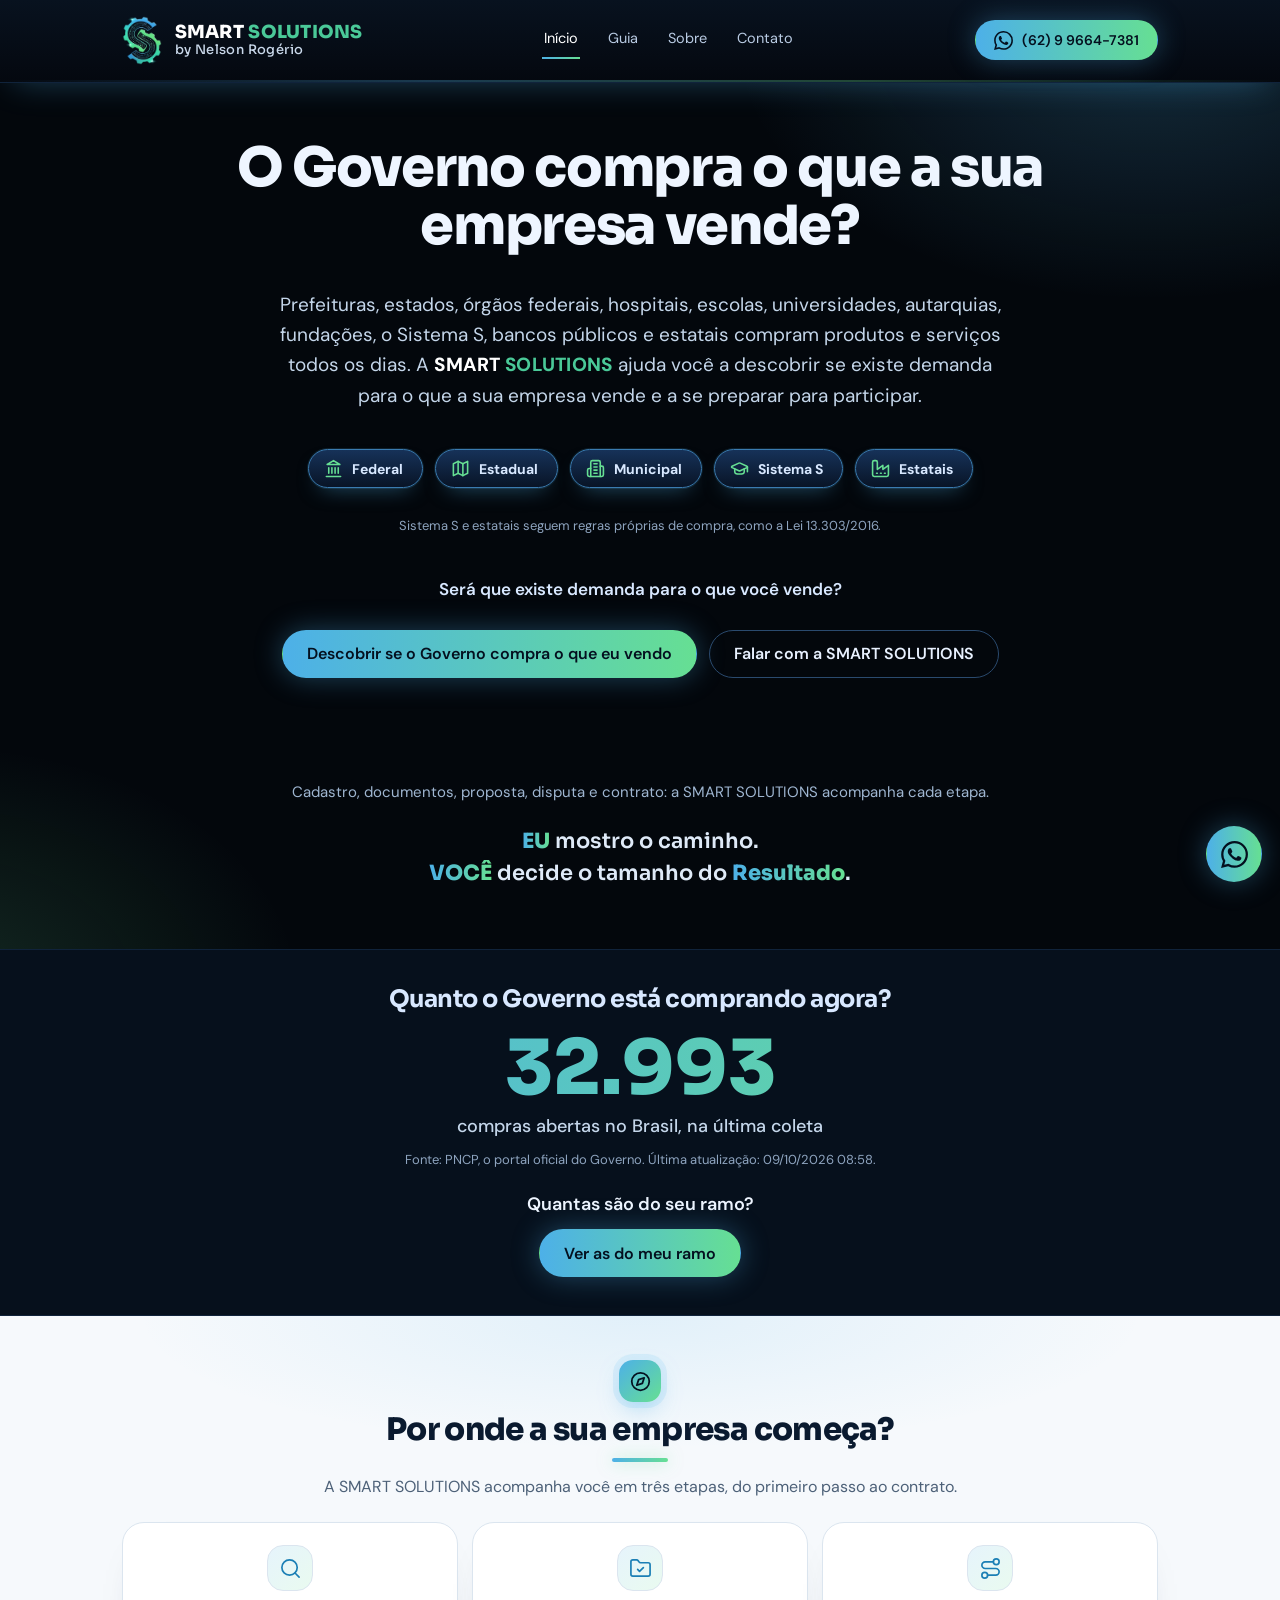
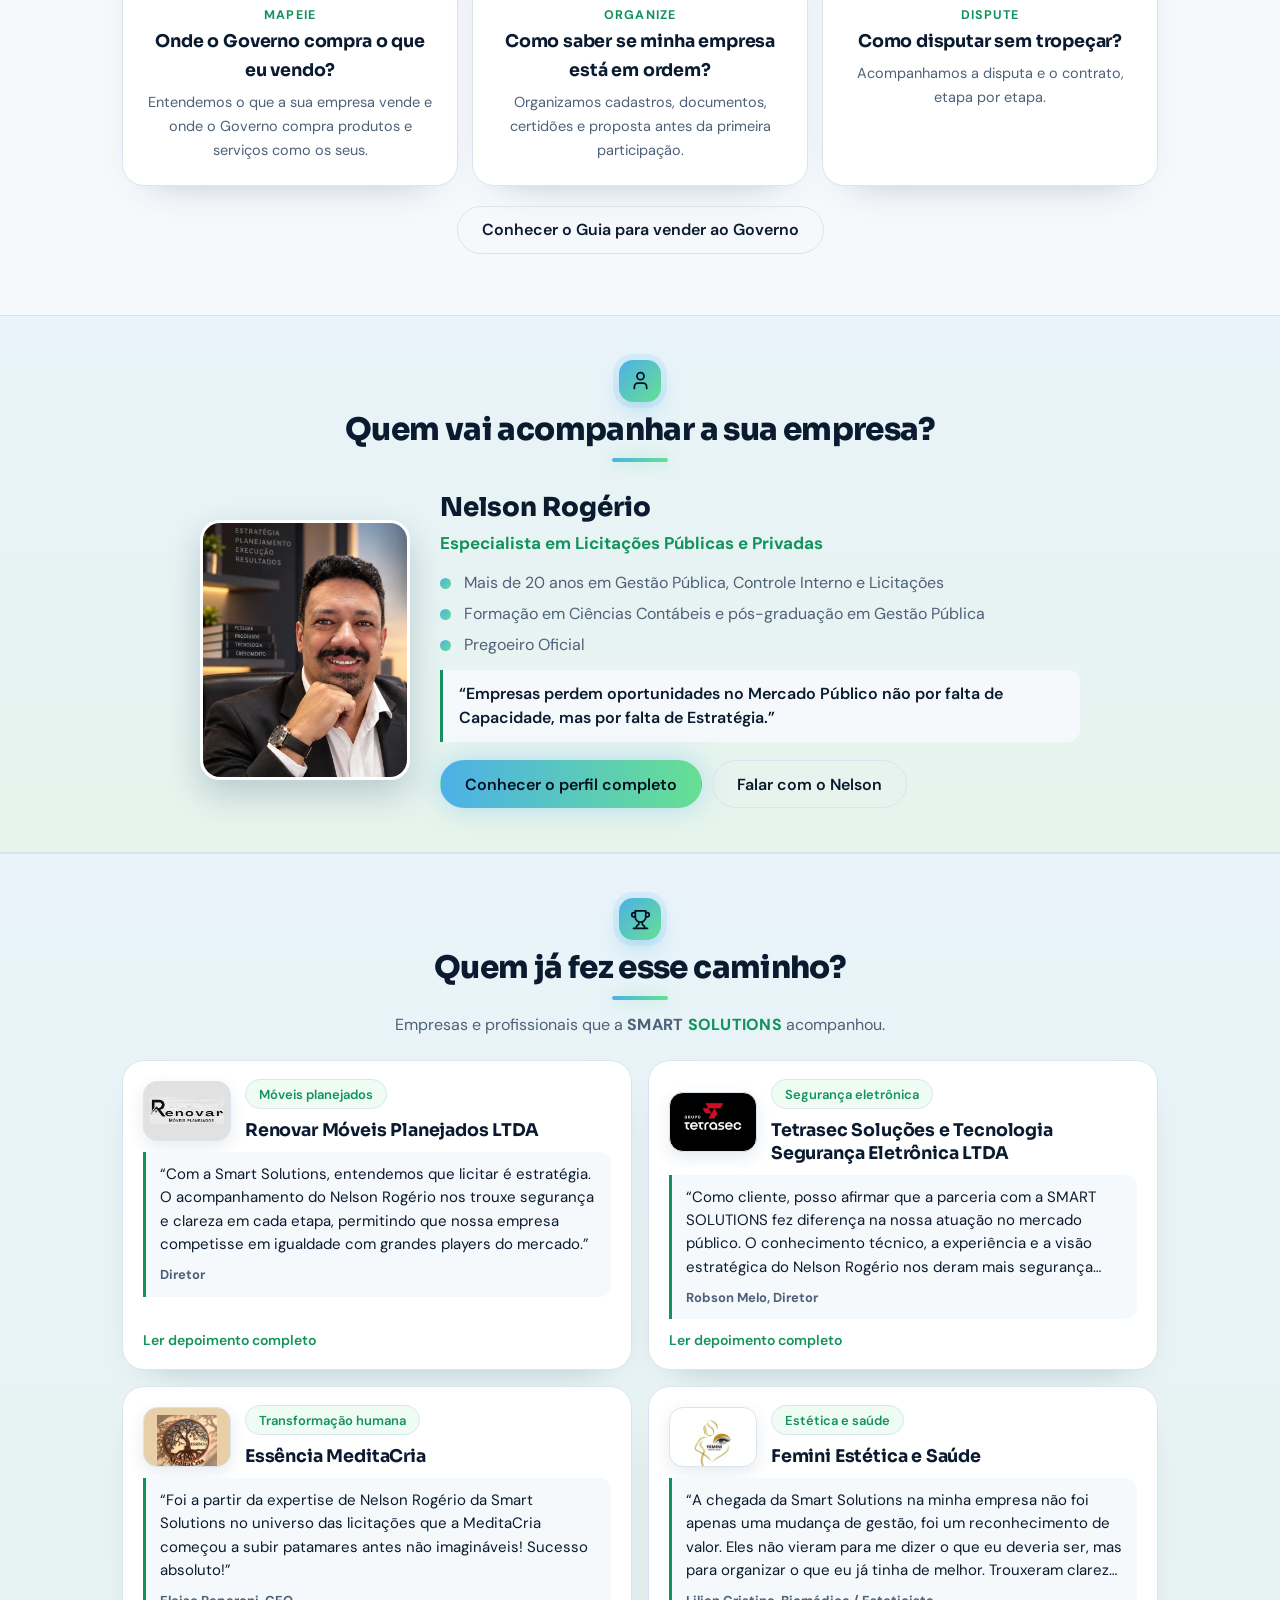
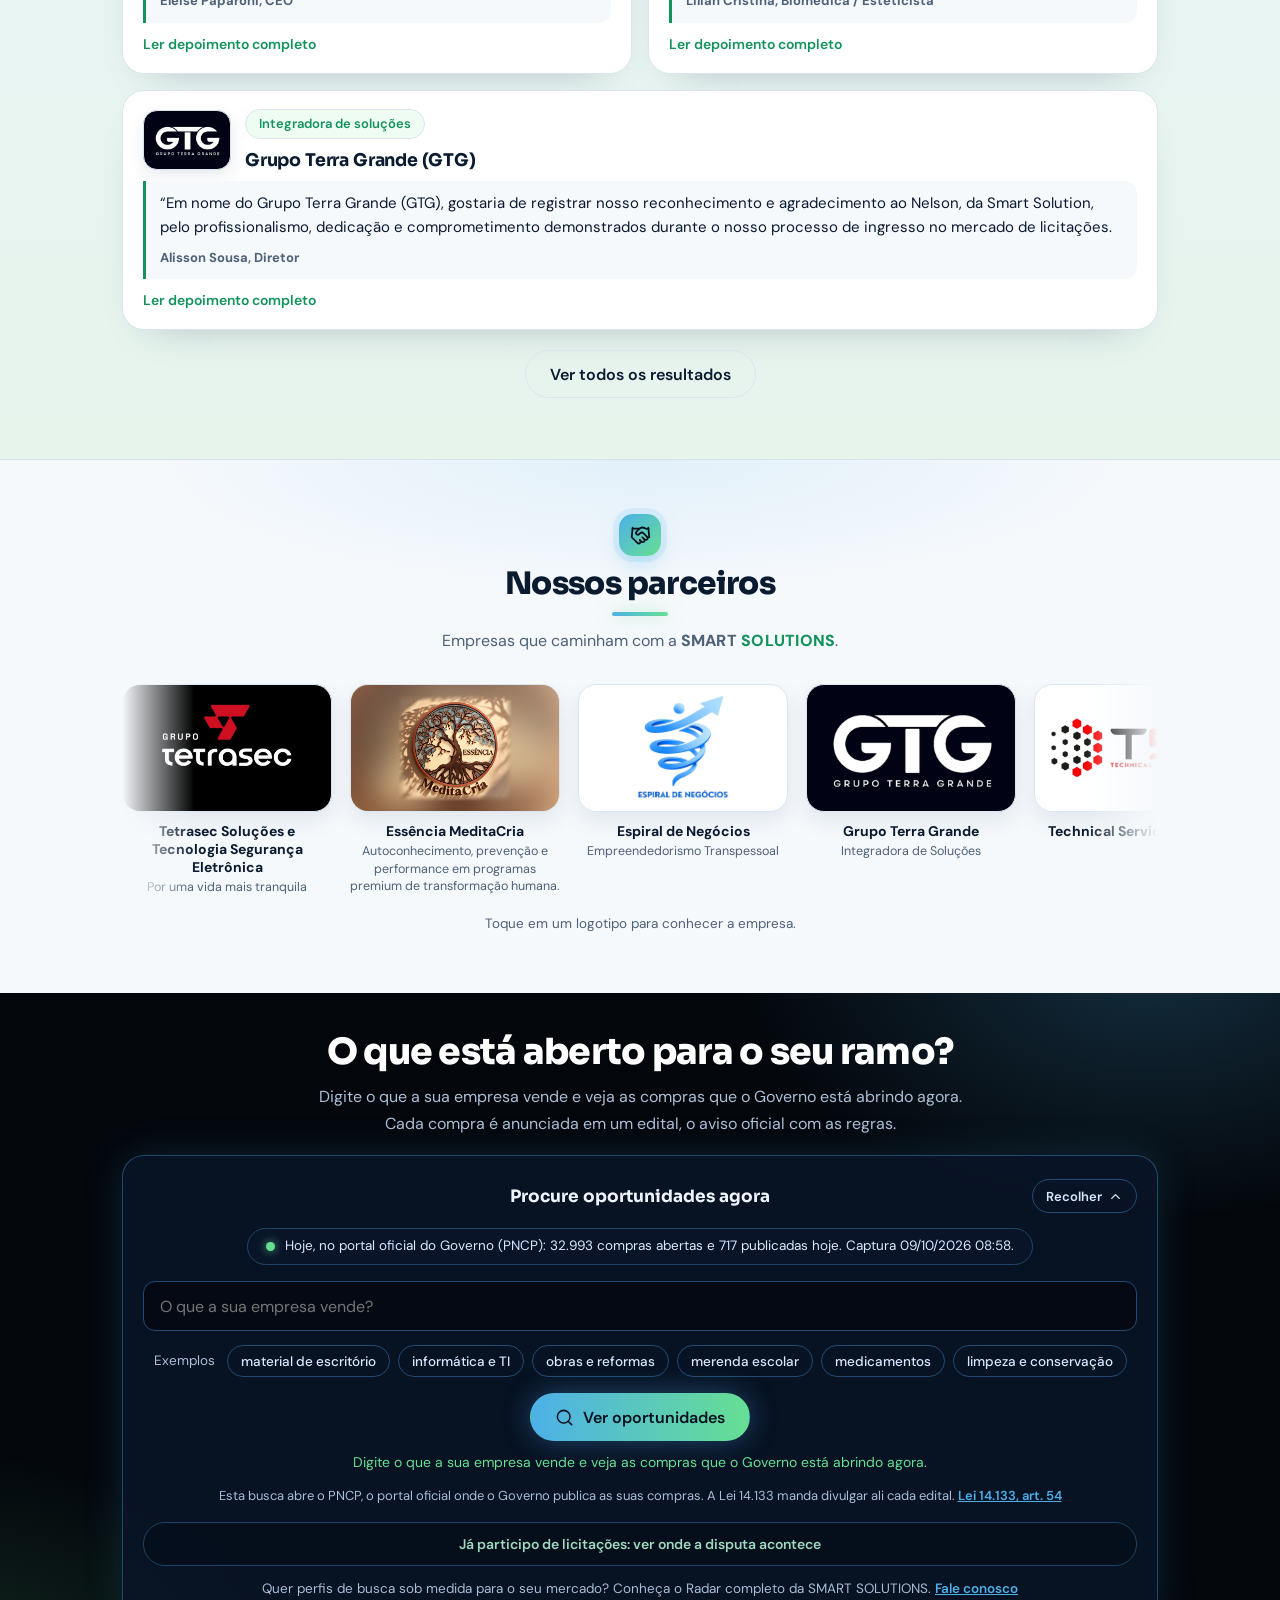
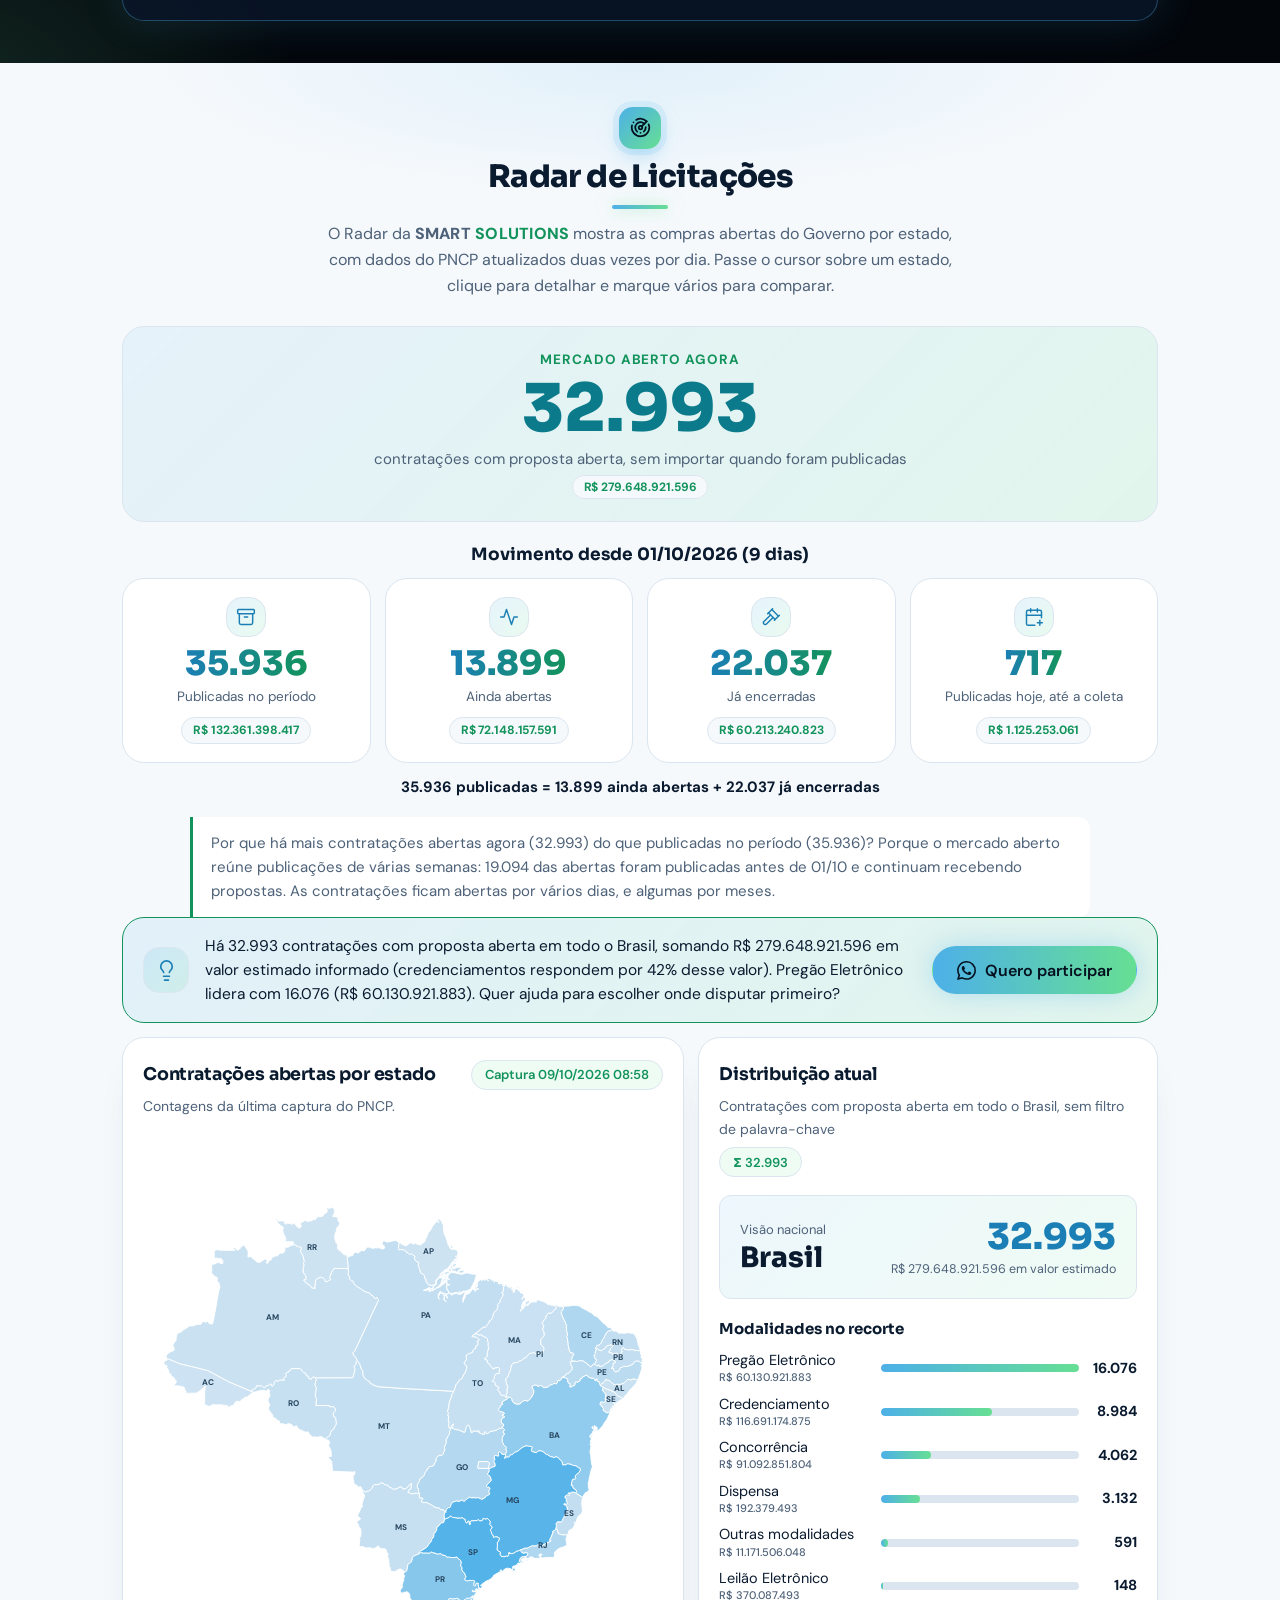
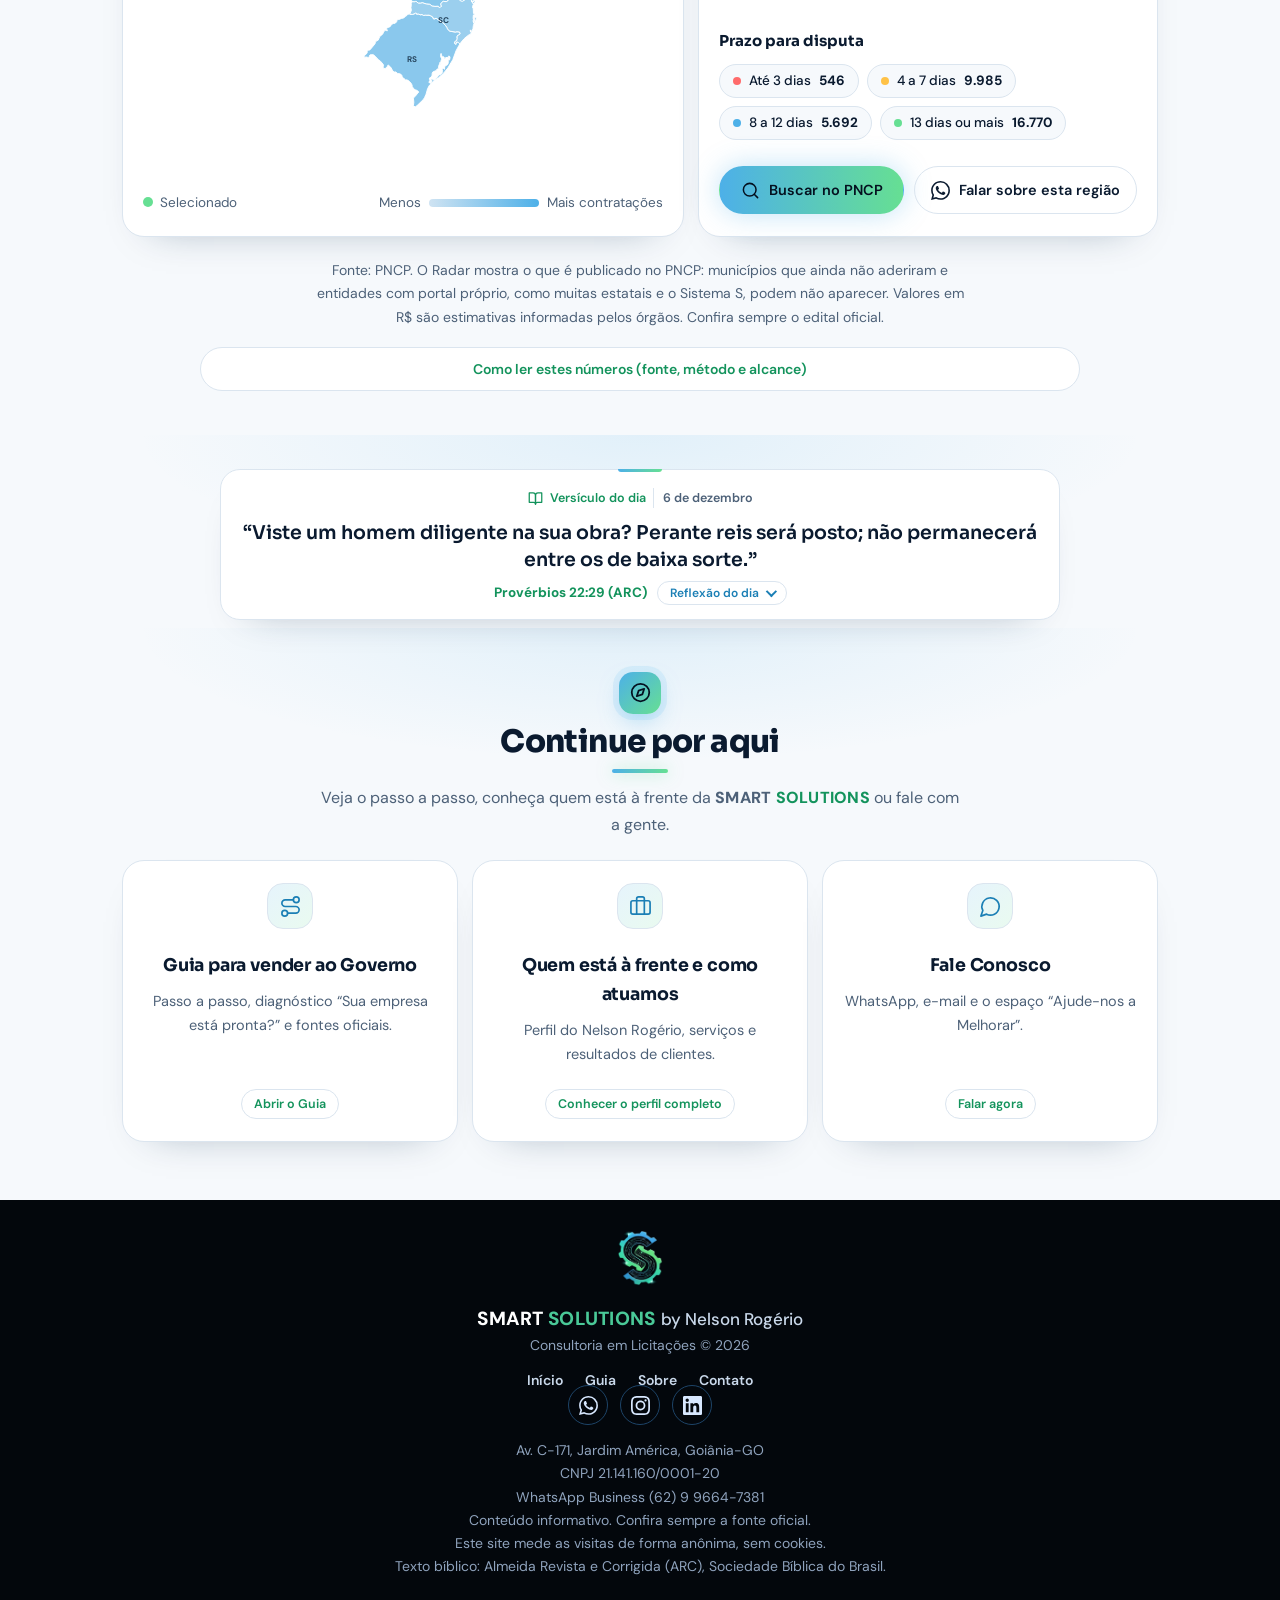
==== commit 4e4bcda1: "Add files via upload" ====
--- a/index.html
+++ b/index.html
@@ -484,7 +484,7 @@
 .hero3 h1{margin:0 auto;max-width:16em;font-size:clamp(32px,5.2vw,54px);line-height:1.08}
 .hero3 .s3{max-width:740px;margin:18px auto 0;font-size:clamp(16px,2.1vw,19px);line-height:1.6;color:#c4d6ea}
 .esf{display:flex;flex-wrap:wrap;gap:10px;justify-content:center;margin-top:22px}
-.esf span{padding:7px 18px;border:1px solid #2b5d86;border-radius:99px;font:700 13.5px "DM Sans",system-ui,sans-serif;color:#d8e8ff;background:rgba(9,22,42,.6)}
+.esf span{padding:7px 18px;border:1px solid #2b5d86;border-radius:99px;font:700 13.5px "DM Sans",system-ui,sans-serif;color:#d8e8ff;background:rgba(9,22,42,.6)}.esf{gap:12px}.esf span{display:inline-flex;align-items:center;gap:9px;padding:9px 19px 9px 15px;border-color:#3a7bb0;font-size:14px;background:linear-gradient(180deg,rgba(24,54,96,.92),rgba(9,22,42,.92));box-shadow:0 0 0 1px rgba(77,176,232,.14),0 10px 22px -12px rgba(77,176,232,.55);cursor:default;transition:border-color .2s,box-shadow .2s,transform .2s,color .2s}.esf svg{width:19px;height:19px;flex:none;fill:none;stroke:var(--ng);stroke-width:2;stroke-linecap:round;stroke-linejoin:round}.esf span:hover{border-color:var(--ng);color:#fff;transform:translateY(-2px);box-shadow:0 0 0 1px rgba(102,223,147,.5),0 14px 28px -12px rgba(102,223,147,.5)}@media (max-width:560px){.esf{gap:8px}.esf span{gap:7px;padding:8px 13px 8px 10px;font-size:13px}.esf svg{width:16px;height:16px}}@media (prefers-reduced-motion:reduce){.esf span{transition:none}.esf span:hover{transform:none}}
 .hero3 .cta{display:flex;flex-wrap:wrap;gap:12px;justify-content:center;margin-top:28px}
 .hero3 .ctx{margin:30px auto 0;font-size:15px;color:#9fb6d1}
 .hero3 .tag{margin-top:6px;font-size:clamp(17px,2.3vw,21px)}
@@ -625,7 +625,7 @@
 @media (prefers-reduced-motion:reduce){.ptm .ptl>li{margin-right:0}.ptm .ptl{gap:18px}}
 
 .pti-full img{width:100%;max-width:100%;max-height:none;height:auto;-webkit-mask-image:linear-gradient(180deg,transparent,#000 8%,#000 92%,transparent);mask-image:linear-gradient(180deg,transparent,#000 8%,#000 92%,transparent)}
-</style><link href="https://nelsonrogerio.com.br/" rel="canonical"/><link href="favicon.ico?v=2" rel="icon" sizes="any"/><link href="favicon-32.png?v=2" rel="icon" sizes="32x32" type="image/png"/><link href="favicon-192.png?v=2" rel="icon" sizes="192x192" type="image/png"/><link href="apple-touch-icon.png?v=2" rel="apple-touch-icon"/><meta content="#03070c" name="theme-color"/><meta content="website" property="og:type"/><meta content="pt_BR" property="og:locale"/><meta content="SMART SOLUTIONS by Nelson Rogério" property="og:site_name"/><meta content="https://nelsonrogerio.com.br/" property="og:url"/><meta content="https://nelsonrogerio.com.br/assets/og-image.png" property="og:image"/><meta content="1200" property="og:image:width"/><meta content="630" property="og:image:height"/><meta content="summary_large_image" name="twitter:card"/><meta content="https://nelsonrogerio.com.br/assets/og-image.png" name="twitter:image"/><script type="application/ld+json">{"@context":"https://schema.org","@type":"ProfessionalService","taxID":"21.141.160/0001-20","name":"SMART SOLUTIONS by Nelson Rogério","description":"Consultoria em licitações: do cadastro ao contrato, com preparo, clareza e acompanhamento.","url":"https://nelsonrogerio.com.br/","telephone":"+55 62 99664-7381","email":"nelroger.licita@gmail.com","address":{"@type":"PostalAddress","streetAddress":"Av. C-171, Jardim América","addressLocality":"Goiânia","addressRegion":"GO","addressCountry":"BR"},"founder":{"@type":"Person","name":"Nelson Rogério"},"sameAs":["https://www.instagram.com/nelsonrogerio.smartsolutions/","https://www.linkedin.com/in/smartsolutionsbynelsonrogerio"]}</script></head><body><header><div class="w"><a aria-label="Smart Solutions by Nelson Rogério" class="logo" href="index.html"><img alt="" height="49" src="[data-uri]" width="40"/><span class="lt"><span class="bn">SMART <b>SOLUTIONS</b></span><em>by Nelson Rogério</em></span></a><nav><a aria-current="page" class="on" href="index.html">Início</a><a href="guia.html">Guia</a><a href="atuacao.html">Sobre</a><a href="contato.html">Contato</a></nav><a class="btn b1 sm" data-wa="" rel="noopener" target="_blank"><svg aria-hidden="true" class="bi" viewbox="0 0 24 24"><path d="M17.472 14.382c-.297-.149-1.758-.867-2.03-.967-.273-.099-.471-.148-.67.15-.197.297-.767.966-.94 1.164-.173.199-.347.223-.644.075-.297-.15-1.255-.463-2.39-1.475-.883-.788-1.48-1.761-1.653-2.059-.173-.297-.018-.458.13-.606.134-.133.298-.347.446-.52.149-.174.198-.298.298-.497.099-.198.05-.371-.025-.52-.075-.149-.669-1.612-.916-2.207-.242-.579-.487-.5-.669-.51-.173-.008-.371-.01-.57-.01-.198 0-.52.074-.792.372-.272.297-1.04 1.016-1.04 2.479 0 1.462 1.065 2.875 1.213 3.074.149.198 2.096 3.2 5.077 4.487.709.306 1.262.489 1.694.625.712.227 1.36.195 1.871.118.571-.085 1.758-.719 2.006-1.413.248-.694.248-1.289.173-1.413-.074-.124-.272-.198-.57-.347m-5.421 7.403h-.004a9.87 9.87 0 01-5.031-1.378l-.361-.214-3.741.982.998-3.648-.235-.374a9.86 9.86 0 01-1.51-5.26c.001-5.45 4.436-9.884 9.888-9.884 2.64 0 5.122 1.03 6.988 2.898a9.825 9.825 0 012.893 6.994c-.003 5.45-4.437 9.884-9.885 9.884m8.413-18.297A11.815 11.815 0 0012.05 0C5.495 0 .16 5.335.157 11.892c0 2.096.547 4.142 1.588 5.945L.057 24l6.305-1.654a11.882 11.882 0 005.683 1.448h.005c6.554 0 11.89-5.335 11.893-11.893a11.821 11.821 0 00-3.48-8.413Z"></path></svg><span>(62) 9 9664-7381</span></a></div><i class="prg" id="prg"></i></header><main id="topo"><div class="hero hero3"><div class="w"><h1>O Governo compra o que a sua empresa vende?</h1><p class="s3">Prefeituras, estados, órgãos federais, hospitais, escolas, universidades, autarquias, fundações, o Sistema S, bancos públicos e estatais compram produtos e serviços todos os dias. A <span class="bn">SMART <b>SOLUTIONS</b></span> ajuda você a descobrir se existe demanda para o que a sua empresa vende e a se preparar para participar.</p><div class="esf"><span>Federal</span><span>Estadual</span><span>Municipal</span><span>Sistema S</span><span>Estatais</span></div><p class="esn">Sistema S e estatais seguem regras próprias de compra, como a Lei 13.303/2016.</p><p class="sq">Será que existe demanda para o que você vende?</p><div class="cta"><a class="btn b1" href="#buscar">Descobrir se o Governo compra o que eu vendo</a><a class="btn b2" data-wa="" rel="noopener" target="_blank">Falar com a SMART SOLUTIONS</a></div><p class="ctx">Cadastro, documentos, proposta, disputa e contrato: a SMART SOLUTIONS acompanha cada etapa.</p><p class="tag"><span><b>EU</b> mostro o caminho.</span><span><b>VOCÊ</b> decide o tamanho do <em>Resultado</em>.</span></p></div></div><section hidden="" id="numero"><div class="w"><h2>Quanto o Governo está comprando agora?</h2><p class="nvn"><b id="nvn">0</b><span>compras abertas no Brasil, na última coleta</span></p><p class="nvs" id="nvs"></p><p class="nvq">Quantas são do seu ramo?</p><a class="btn b1" href="#buscar">Ver as do meu ramo</a></div></section><section id="como"><div class="w"><span class="hi"><svg aria-hidden="true" viewbox="0 0 24 24"><circle cx="12" cy="12" r="10"></circle> <polygon points="16.24 7.76 14.12 14.12 7.76 16.24 9.88 9.88 16.24 7.76"></polygon></svg></span><h2>Por onde a sua empresa começa?</h2><i class="hbar"></i><p class="lead">A SMART SOLUTIONS acompanha você em três etapas, do primeiro passo ao contrato.</p><div class="cg cg3"><div class="card ctr"><span class="ic"><svg aria-hidden="true" viewbox="0 0 24 24"><circle cx="11" cy="11" r="8"></circle> <path d="m21 21-4.3-4.3"></path></svg></span><span class="kk">Mapeie</span><h3>Onde o Governo compra o que eu vendo?</h3><p>Entendemos o que a sua empresa vende e onde o Governo compra produtos e serviços como os seus.</p></div><div class="card ctr"><span class="ic"><svg aria-hidden="true" viewbox="0 0 24 24"><path d="M20 20a2 2 0 0 0 2-2V8a2 2 0 0 0-2-2h-7.9a2 2 0 0 1-1.69-.9L9.6 3.9A2 2 0 0 0 7.93 3H4a2 2 0 0 0-2 2v13a2 2 0 0 0 2 2Z"></path> <path d="m9 13 2 2 4-4"></path></svg></span><span class="kk">Organize</span><h3>Como saber se minha empresa está em ordem?</h3><p>Organizamos cadastros, documentos, certidões e proposta antes da primeira participação.</p></div><div class="card ctr"><span class="ic"><svg aria-hidden="true" viewbox="0 0 24 24"><circle cx="6" cy="19" r="3"></circle> <path d="M9 19h8.5a3.5 3.5 0 0 0 0-7h-11a3.5 3.5 0 0 1 0-7H15"></path> <circle cx="18" cy="5" r="3"></circle></svg></span><span class="kk">Dispute</span><h3>Como disputar sem tropeçar?</h3><p>Acompanhamos a disputa e o contrato, etapa por etapa.</p></div></div><p class="more" style="text-align:center;margin-top:20px"><a class="btn b3" href="guia.html">Conhecer o Guia para vender ao Governo</a></p></div></section><section class="alt" id="quem"><div class="w"><span class="hi"><svg aria-hidden="true" viewbox="0 0 24 24"><path d="M19 21v-2a4 4 0 0 0-4-4H9a4 4 0 0 0-4 4v2"></path> <circle cx="12" cy="7" r="4"></circle></svg></span><h2>Quem vai acompanhar a sua empresa?</h2><i class="hbar"></i><div class="qn"><img alt="Nelson Rogério, Especialista em Licitações Públicas e Privadas" class="qnf" height="260" src="[data-uri]" width="210"/><div class="qnt"><h3>Nelson Rogério</h3><p class="qr">Especialista em Licitações Públicas e Privadas</p><ul class="qf"><li>Mais de 20 anos em Gestão Pública, Controle Interno e Licitações</li><li>Formação em Ciências Contábeis e pós-graduação em Gestão Pública</li><li>Pregoeiro Oficial</li></ul><blockquote class="qq">“Empresas perdem oportunidades no Mercado Público não por falta de Capacidade, mas por falta de Estratégia.”</blockquote><div class="cta2n"><a class="btn b1" href="atuacao.html">Conhecer o perfil completo</a><a class="btn b3" data-wa="" rel="noopener" target="_blank">Falar com o Nelson</a></div></div></div></div></section><section class="alt pv" id="provas"><div class="w"><span class="hi"><svg aria-hidden="true" viewbox="0 0 24 24"><path d="M6 9H4.5a2.5 2.5 0 0 1 0-5H6"></path> <path d="M18 9h1.5a2.5 2.5 0 0 0 0-5H18"></path> <path d="M4 22h16"></path> <path d="M10 14.66V17c0 .55-.47.98-.97 1.21C7.85 18.75 7 20.24 7 22"></path> <path d="M14 14.66V17c0 .55.47.98.97 1.21C16.15 18.75 17 20.24 17 22"></path> <path d="M18 2H6v7a6 6 0 0 0 12 0V2Z"></path></svg></span><h2>Quem já fez esse caminho?</h2><i class="hbar"></i><p class="lead">Empresas e profissionais que a <span class="bn">SMART <b>SOLUTIONS</b></span> acompanhou.</p><div class="cg rs tcg"><article class="card tc rv" data-id="rennovar"><div class="tch"><span class="tlg" style="background:#e1e1e1"><img src="[data-uri]" alt="" decoding="async"></span><div class="tht"><span class="badge">Móveis planejados</span><h3>Renovar Móveis Planejados LTDA</h3></div></div><blockquote class="tq"><div class="tqb"><p>“Com a Smart Solutions, entendemos que licitar é estratégia. O acompanhamento do Nelson Rogério nos trouxe segurança e clareza em cada etapa, permitindo que nossa empresa competisse em igualdade com grandes players do mercado.”</p></div><cite>Diretor</cite></blockquote><div class="tx"><p class="ctxl">Inserir a empresa no mercado de fornecimento de mobiliário para órgãos públicos.</p></div><button aria-expanded="false" class="tbtn" type="button">Ler depoimento completo</button></article><article class="card tc rv" data-id="tetrasec"><div class="tch"><span class="tlg" style="background:#000000"><img src="[data-uri]" alt="" decoding="async"></span><div class="tht"><span class="badge">Segurança eletrônica</span><h3>Tetrasec Soluções e Tecnologia Segurança Eletrônica LTDA</h3></div></div><blockquote class="tq"><div class="tqb"><p>“Como cliente, posso afirmar que a parceria com a SMART SOLUTIONS fez diferença na nossa atuação no mercado público. O conhecimento técnico, a experiência e a visão estratégica do Nelson Rogério nos deram mais segurança para enfrentar os desafios das licitações.</p><p>“Mais do que uma consultoria, encontramos um parceiro que acompanha de perto, orienta com clareza e busca entender a realidade da empresa antes de apresentar qualquer solução.”</p></div><cite>Robson Melo, Diretor</cite></blockquote><div class="tx"><p class="ctxl">Por uma vida mais tranquila</p></div><button aria-expanded="false" class="tbtn" type="button">Ler depoimento completo</button></article><article class="card tc rv" data-id="meditacria"><div class="tch"><span class="tlg" style="background:#e9cfa8"><img src="[data-uri]" alt="" decoding="async"></span><div class="tht"><span class="badge">Transformação humana</span><h3>Essência MeditaCria</h3></div></div><blockquote class="tq"><div class="tqb"><p>“Foi a partir da expertise de Nelson Rogério da Smart Solutions no universo das licitações que a MeditaCria começou a subir patamares antes não imagináveis! Sucesso absoluto!”</p></div><cite>Eleise Paparoni, CEO</cite></blockquote><div class="tx"><p class="ctxl">Autoconhecimento, prevenção e performance em programas premium de transformação humana.</p></div><button aria-expanded="false" class="tbtn" type="button">Ler depoimento completo</button></article><article class="card tc rv" data-id="femini"><div class="tch"><span class="tlg" style="background:#ffffff"><img src="[data-uri]" alt="" decoding="async"></span><div class="tht"><span class="badge">Estética e saúde</span><h3>Femini Estética e Saúde</h3></div></div><blockquote class="tq"><div class="tqb"><p>“A chegada da Smart Solutions na minha empresa não foi apenas uma mudança de gestão, foi um reconhecimento de valor. Eles não vieram para me dizer o que eu deveria ser, mas para organizar o que eu já tinha de melhor. Trouxeram clareza nas finanças, estrutura nos processos, estratégias que faziam sentido e, acima de tudo, respeito à minha essência feminina de empreender.</p><p>“Hoje, vejo minha empresa crescer com ordem e propósito. Mas o maior impacto foi em mim: recuperei a confiança, passei a tomar decisões com tranquilidade e entendi que ser mulher à frente de um negócio não é fraqueza, é uma força única. Aprendi a liderar com leveza e firmeza, e a enxergar que o sucesso não precisa custar minha paz.</p><p>“A Smart Solutions não só transformou minha empresa: devolveu-me a mim mesma. Hoje, empreendo com alegria, segurança e orgulho, e isso é um presente que levarei para sempre.”</p></div><cite>Lilian Cristina, Biomédica / Esteticista</cite></blockquote><div class="tx"><p class="ctxl">O Autocuidado nutre a Alma!</p></div><button aria-expanded="false" class="tbtn" type="button">Ler depoimento completo</button></article><article class="card tc rv" data-id="gtg"><div class="tch"><span class="tlg" style="background:#010315"><img src="[data-uri]" alt="" decoding="async"></span><div class="tht"><span class="badge">Integradora de soluções</span><h3>Grupo Terra Grande (GTG)</h3></div></div><blockquote class="tq"><div class="tqb"><p>“Em nome do Grupo Terra Grande (GTG), gostaria de registrar nosso reconhecimento e agradecimento ao Nelson, da Smart Solution, pelo profissionalismo, dedicação e comprometimento demonstrados durante o nosso processo de ingresso no mercado de licitações.</p><p>“Desde o início, encontramos no Nelson muito mais do que um prestador de serviços. Encontramos um parceiro comprometido com o sucesso e, principalmente, com a segurança das decisões da nossa empresa.</p><p>“Um dos pontos que mais valorizamos nessa parceria foi sua preocupação constante com a viabilidade econômica e a saúde financeira de cada oportunidade, sempre apresentando com transparência os riscos, desafios e responsabilidades envolvidos em cada processo licitatório.</p><p>“Destacamos também sua capacidade de integração com nossa equipe, buscando compreender a realidade do nosso negócio e construir, de forma conjunta, as melhores estratégias para uma participação responsável e sustentável nesse mercado.</p><p>“Competência técnica, transparência, ética, comprometimento e respeito pelo cliente são características que reconhecemos no trabalho desenvolvido pelo Nelson.</p><p>“Por nossa experiência, recomendamos a Smart Solution a empresas que desejam ingressar ou expandir sua atuação no mercado de licitações, especialmente àquelas que valorizam um acompanhamento profissional, criterioso e comprometido com resultados sustentáveis.</p><p>“Nelson, nosso sincero agradecimento pela parceria, pelo respeito e pela contribuição nessa importante etapa de expansão dos nossos negócios.”</p></div><cite>Alisson Sousa, Diretor</cite></blockquote><div class="tx"><p class="ctxl">Ingresso no mercado de licitações.</p></div><button aria-expanded="false" class="tbtn" type="button">Ler depoimento completo</button></article></div><p class="more"><a class="btn b3" href="atuacao.html#resultados">Ver todos os resultados</a></p></div></section><!--parceiros--><section id="parceiros"><div class="w"><span class="hi"><svg viewBox="0 0 24 24" aria-hidden="true"><path d="m11 17 2 2a1 1 0 1 0 3-3" /> <path d="m14 14 2.5 2.5a1 1 0 1 0 3-3l-3.88-3.88a3 3 0 0 0-4.24 0l-.88.88a1 1 0 1 1-3-3l2.81-2.81a5.79 5.79 0 0 1 7.06-.87l.47.28a2 2 0 0 0 1.42.25L21 4" /> <path d="m21 3 1 11h-2" /> <path d="M3 3 2 14l6.5 6.5a1 1 0 1 0 3-3" /> <path d="M3 4h8" /></svg></span><h2>Nossos parceiros</h2><i class="hbar"></i><p class="lead">Empresas que caminham com a <span class="bn">SMART <b>SOLUTIONS</b></span>.</p><div class="ptw" data-mq="1"><ul class="ptl"><li><a class="pti" href="https://tetrasec.com.br/?utm_source=nelsonrogerio&amp;utm_medium=parceiros" target="_blank" rel="noopener" aria-label="Conhecer Tetrasec Soluções e Tecnologia Segurança Eletrônica (abre em nova aba)" style="background:#000000"><img src="[data-uri]" alt="Logo da Tetrasec Soluções e Tecnologia Segurança Eletrônica" decoding="async"></a><span class="ptc"><b>Tetrasec Soluções e Tecnologia Segurança Eletrônica</b><em>Por uma vida mais tranquila</em></span></li><li><a class="pti pti-fill" href="https://meditacria.com?utm_source=nelsonrogerio&amp;utm_medium=parceiros" target="_blank" rel="noopener" aria-label="Conhecer Essência MeditaCria (abre em nova aba)" style="background:#e9cfa8"><img src="[data-uri]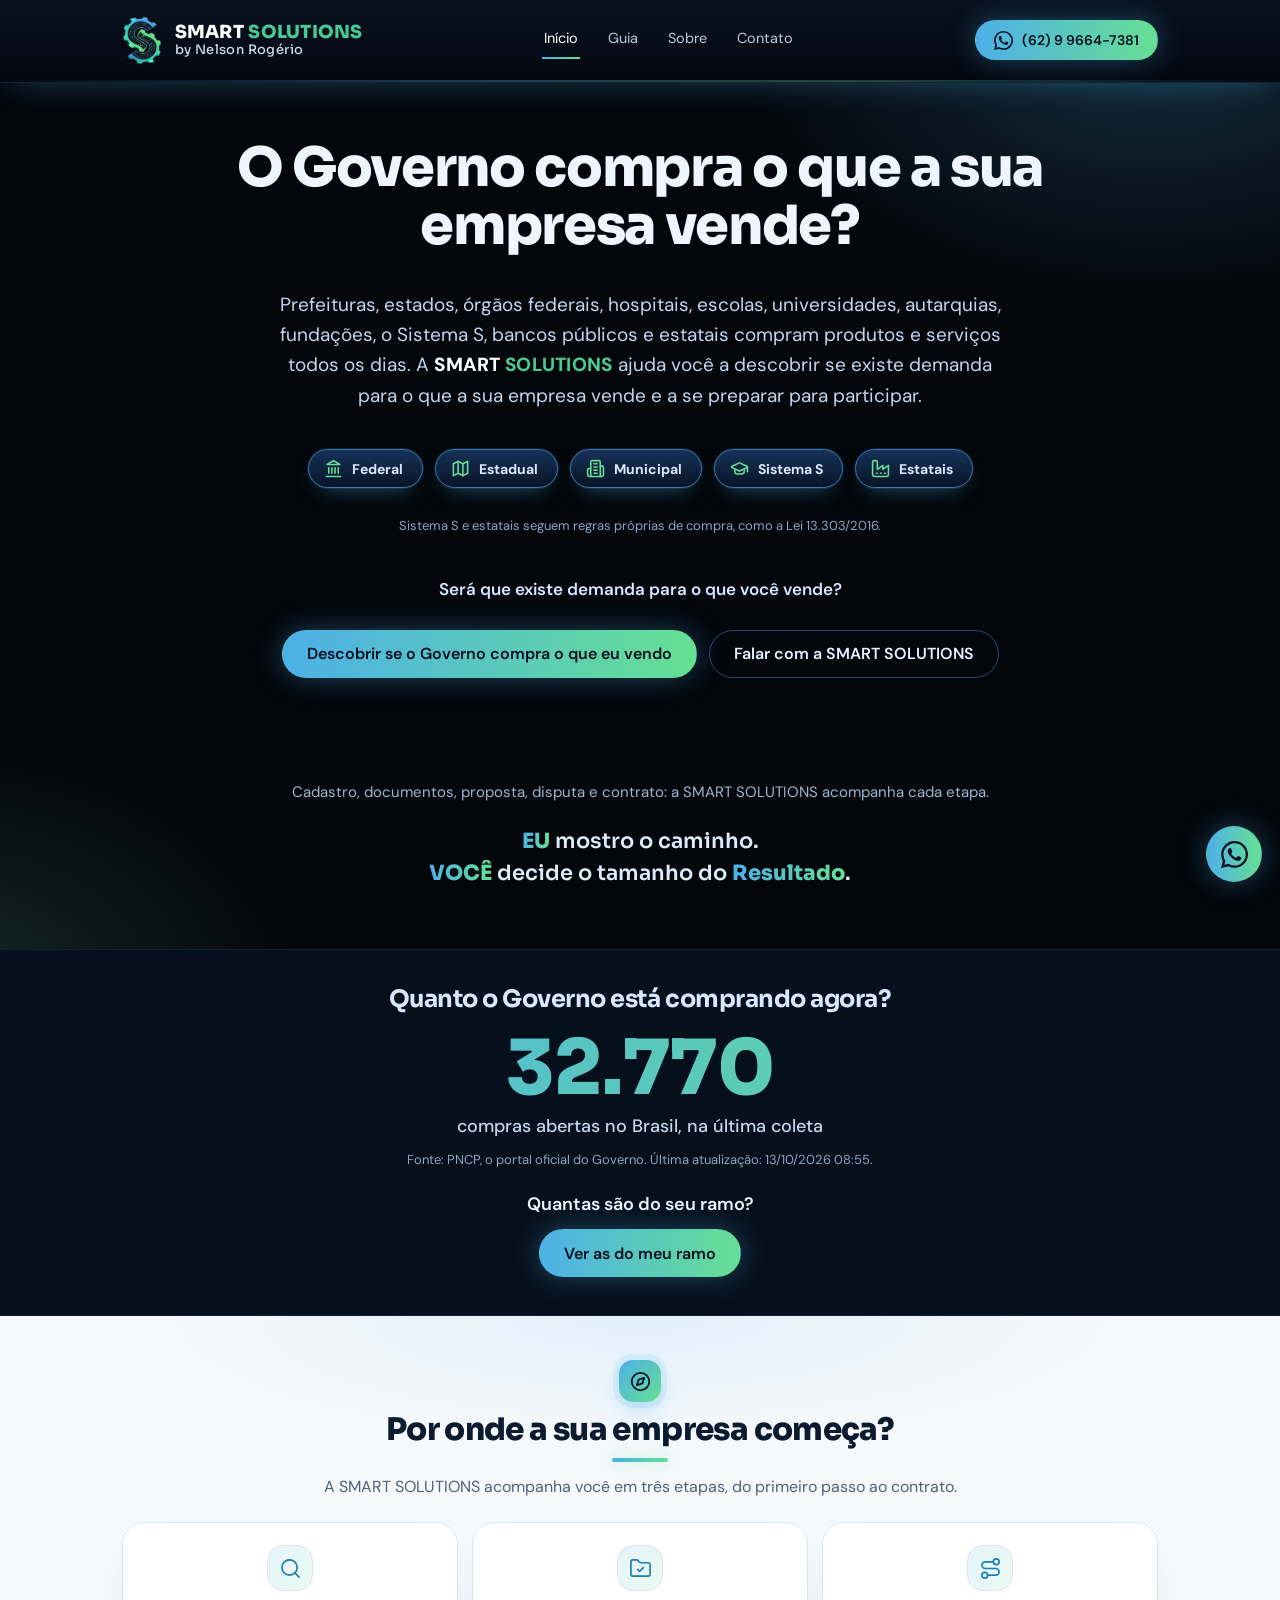
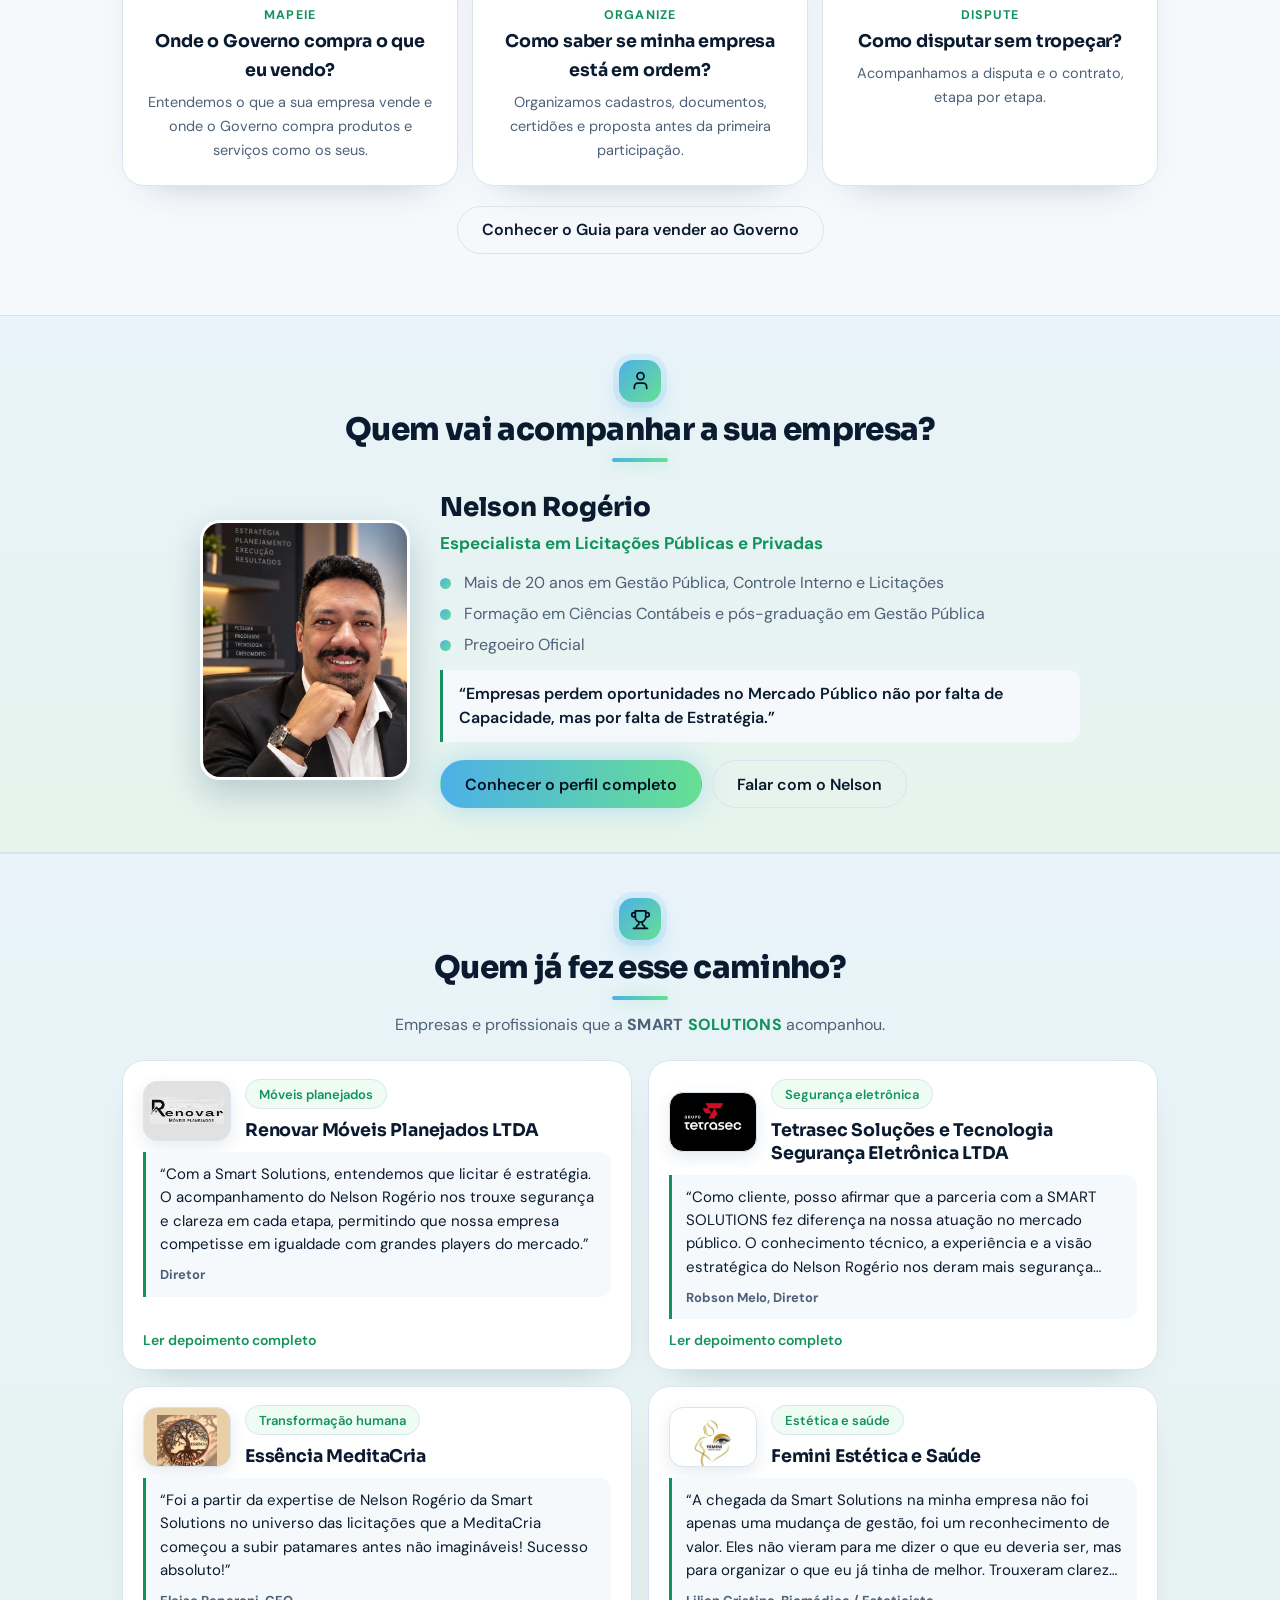
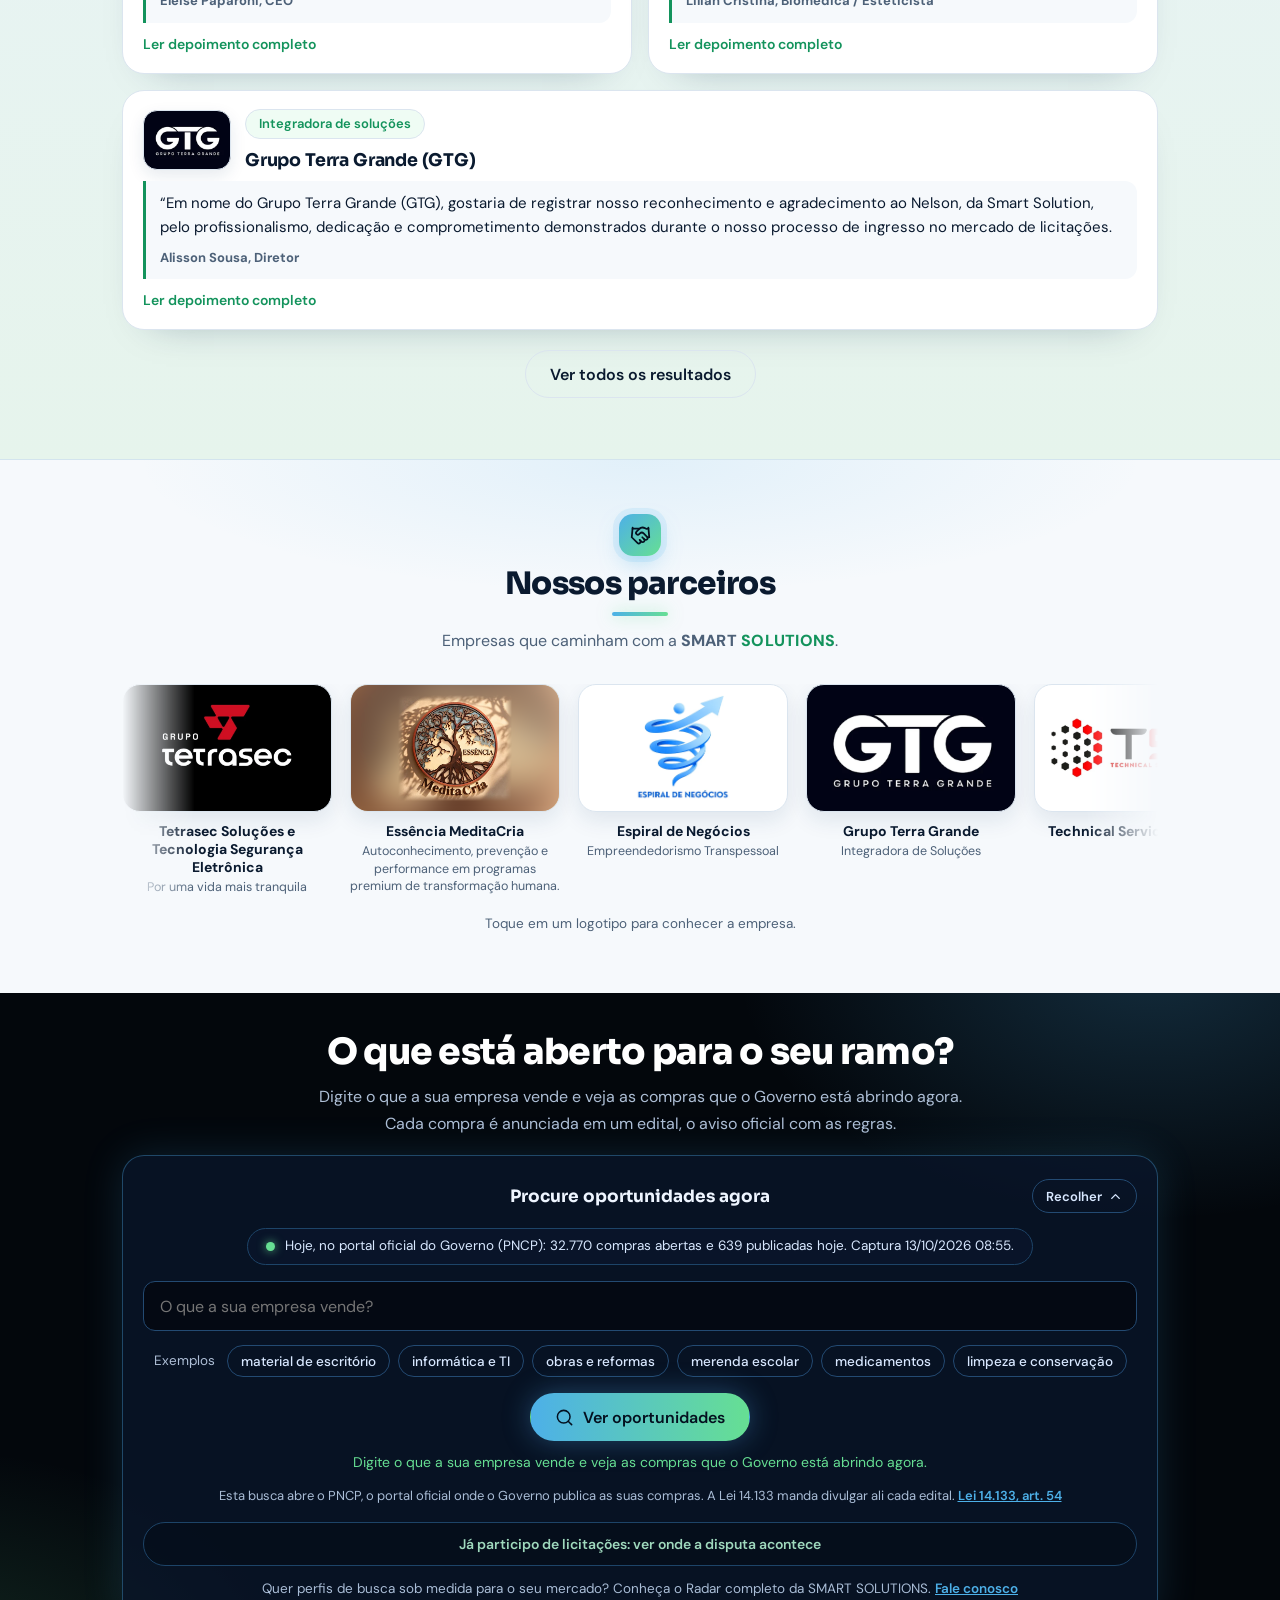
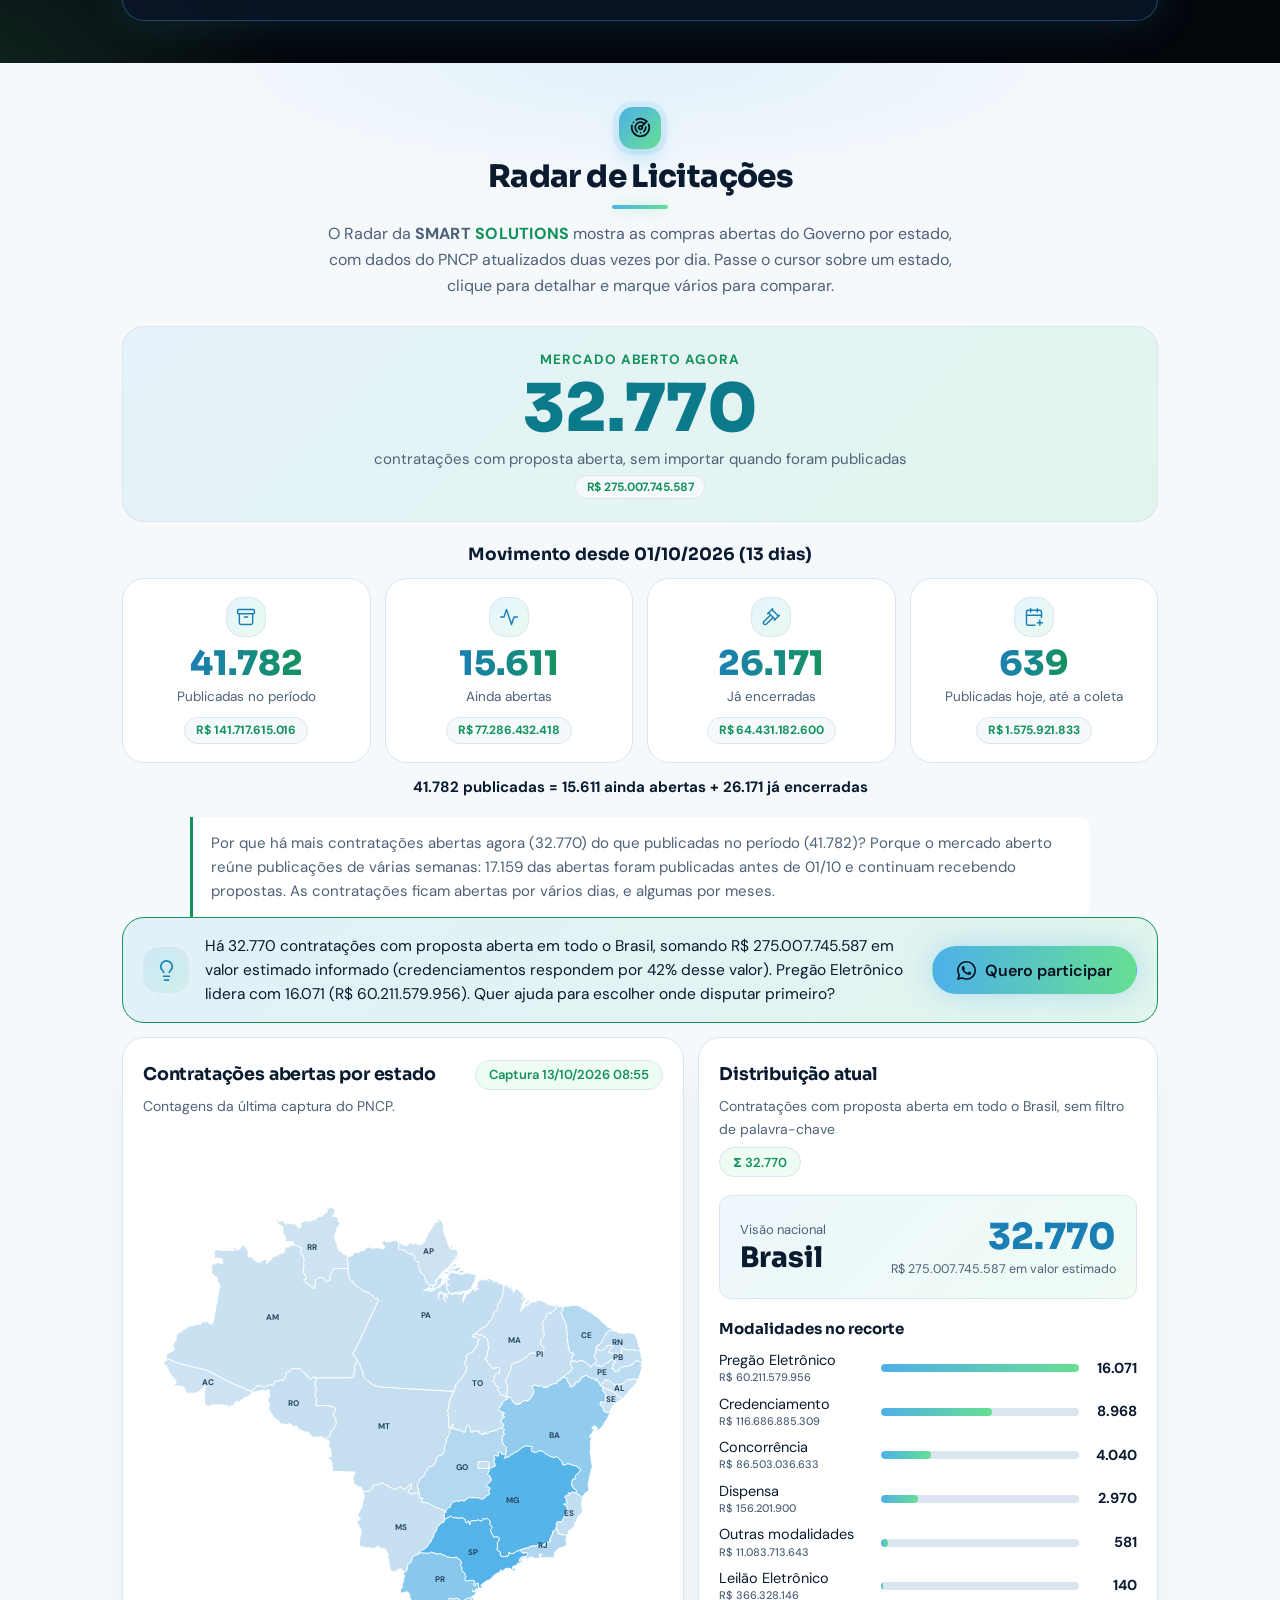
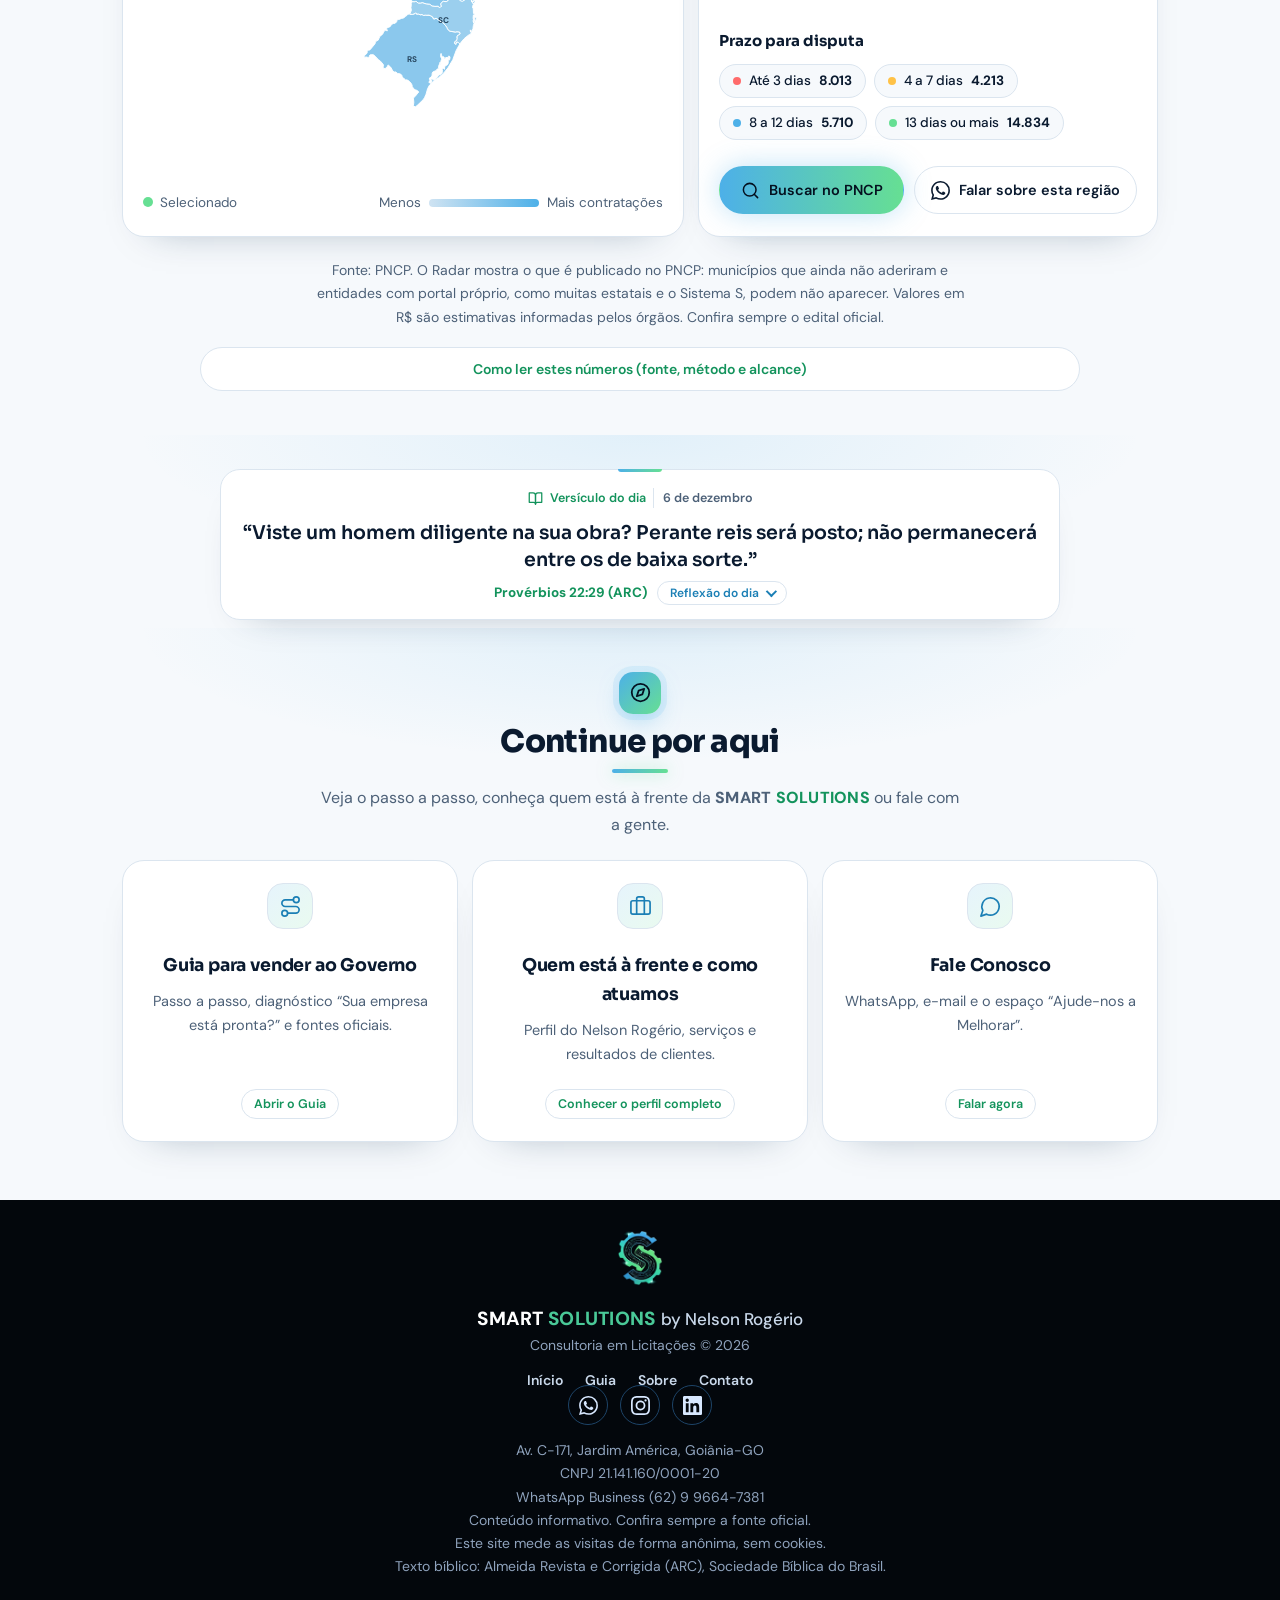
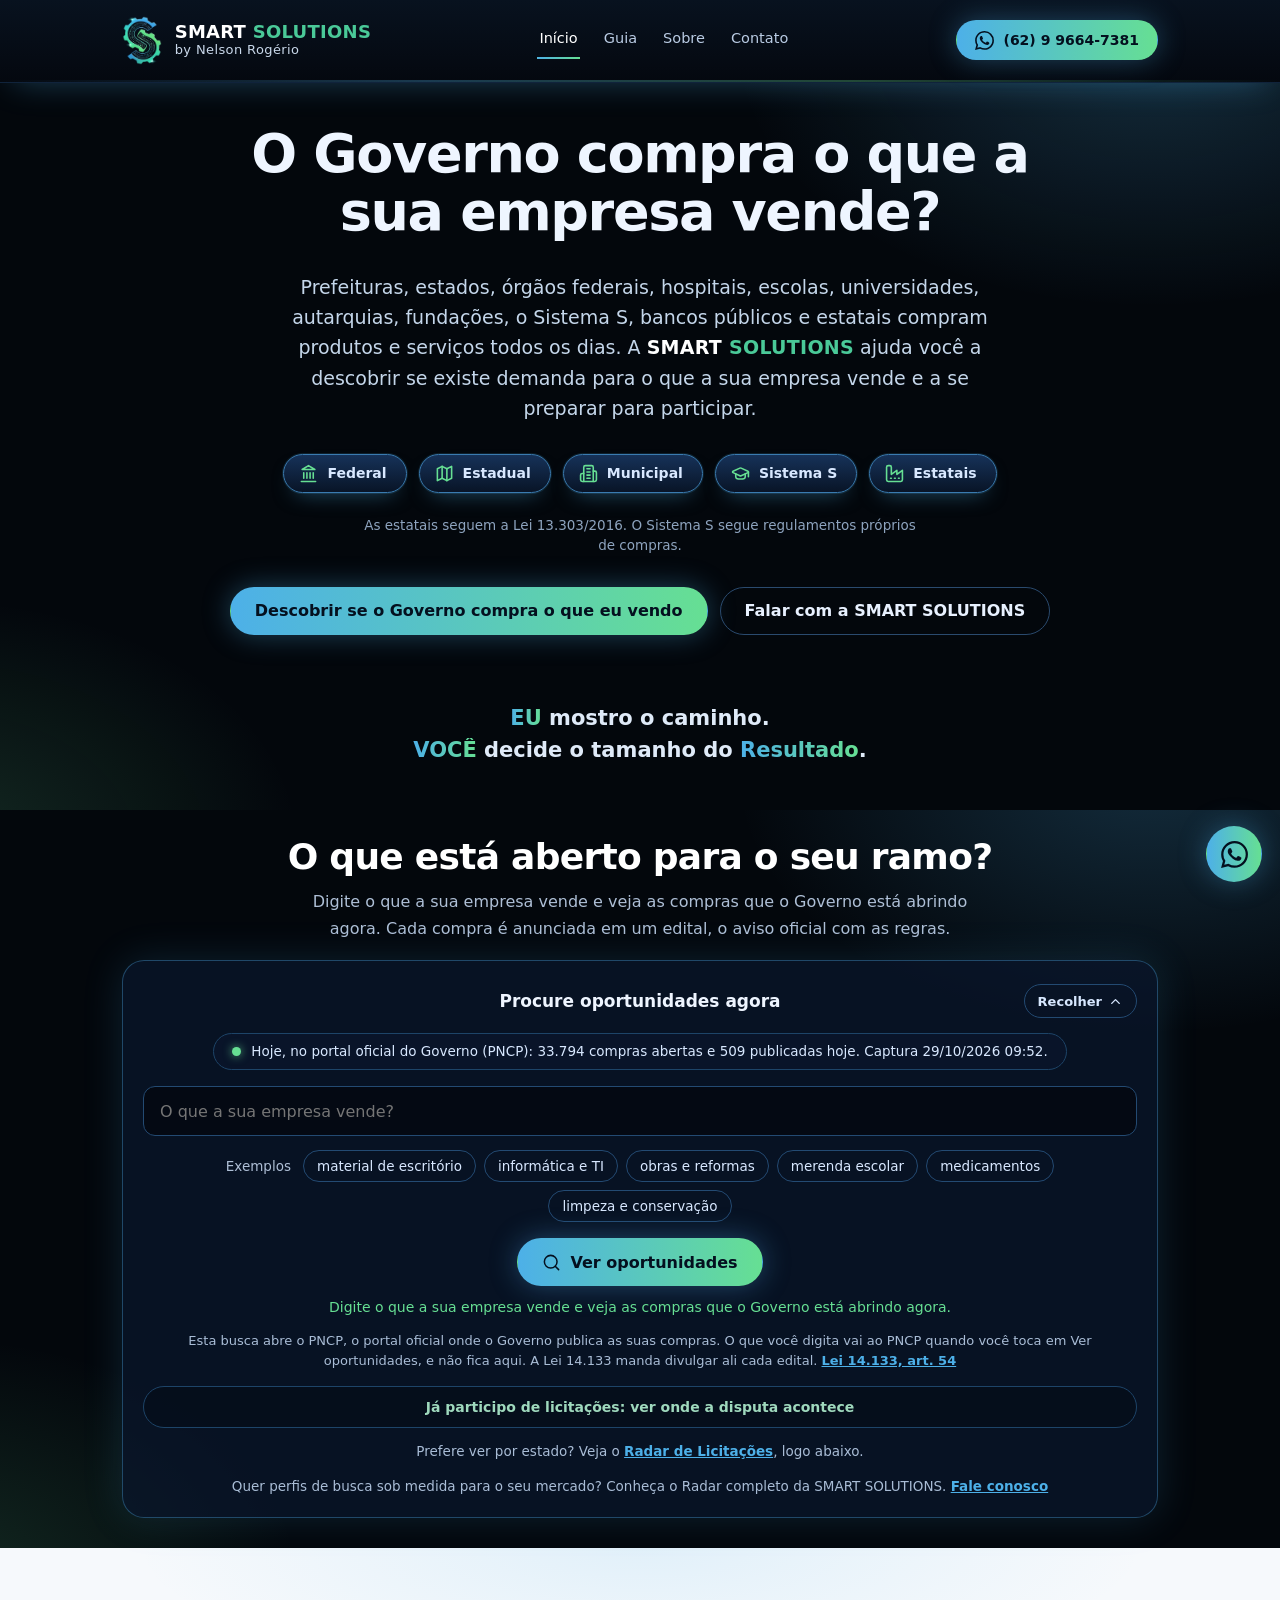
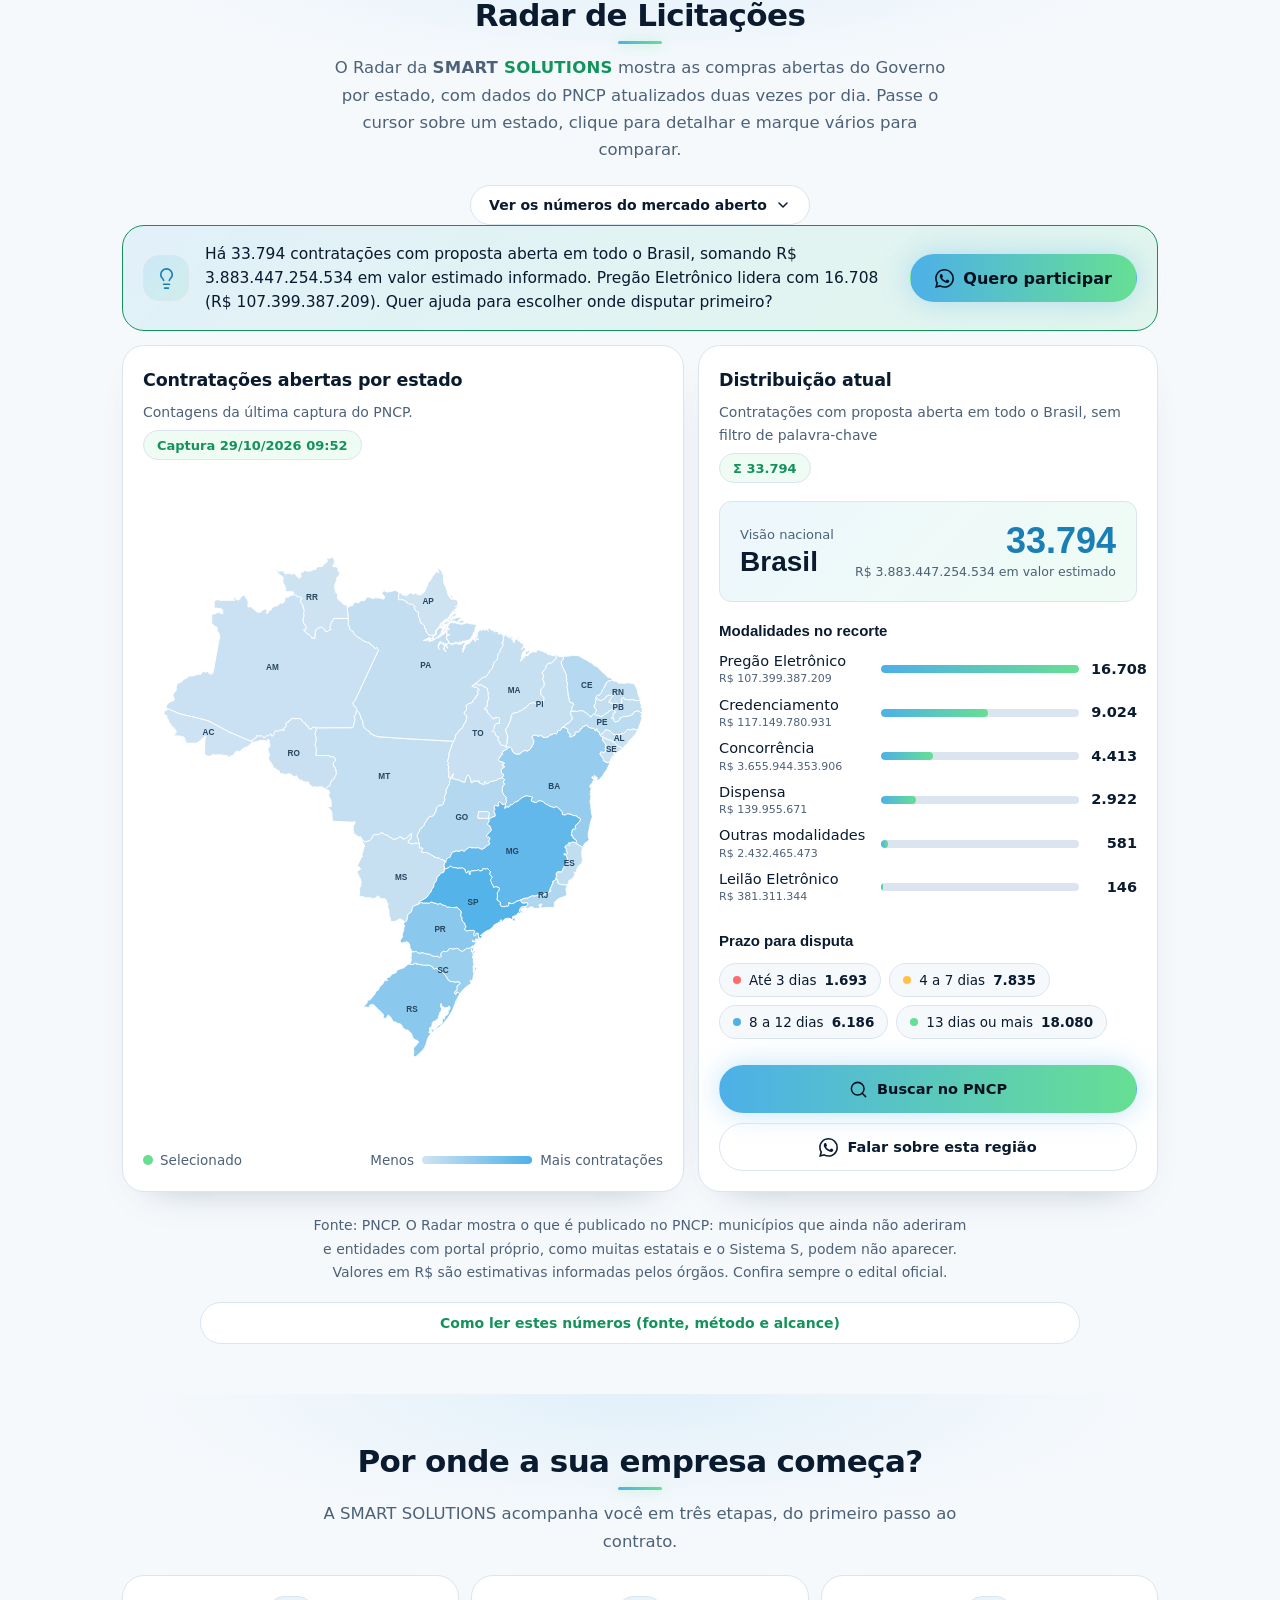
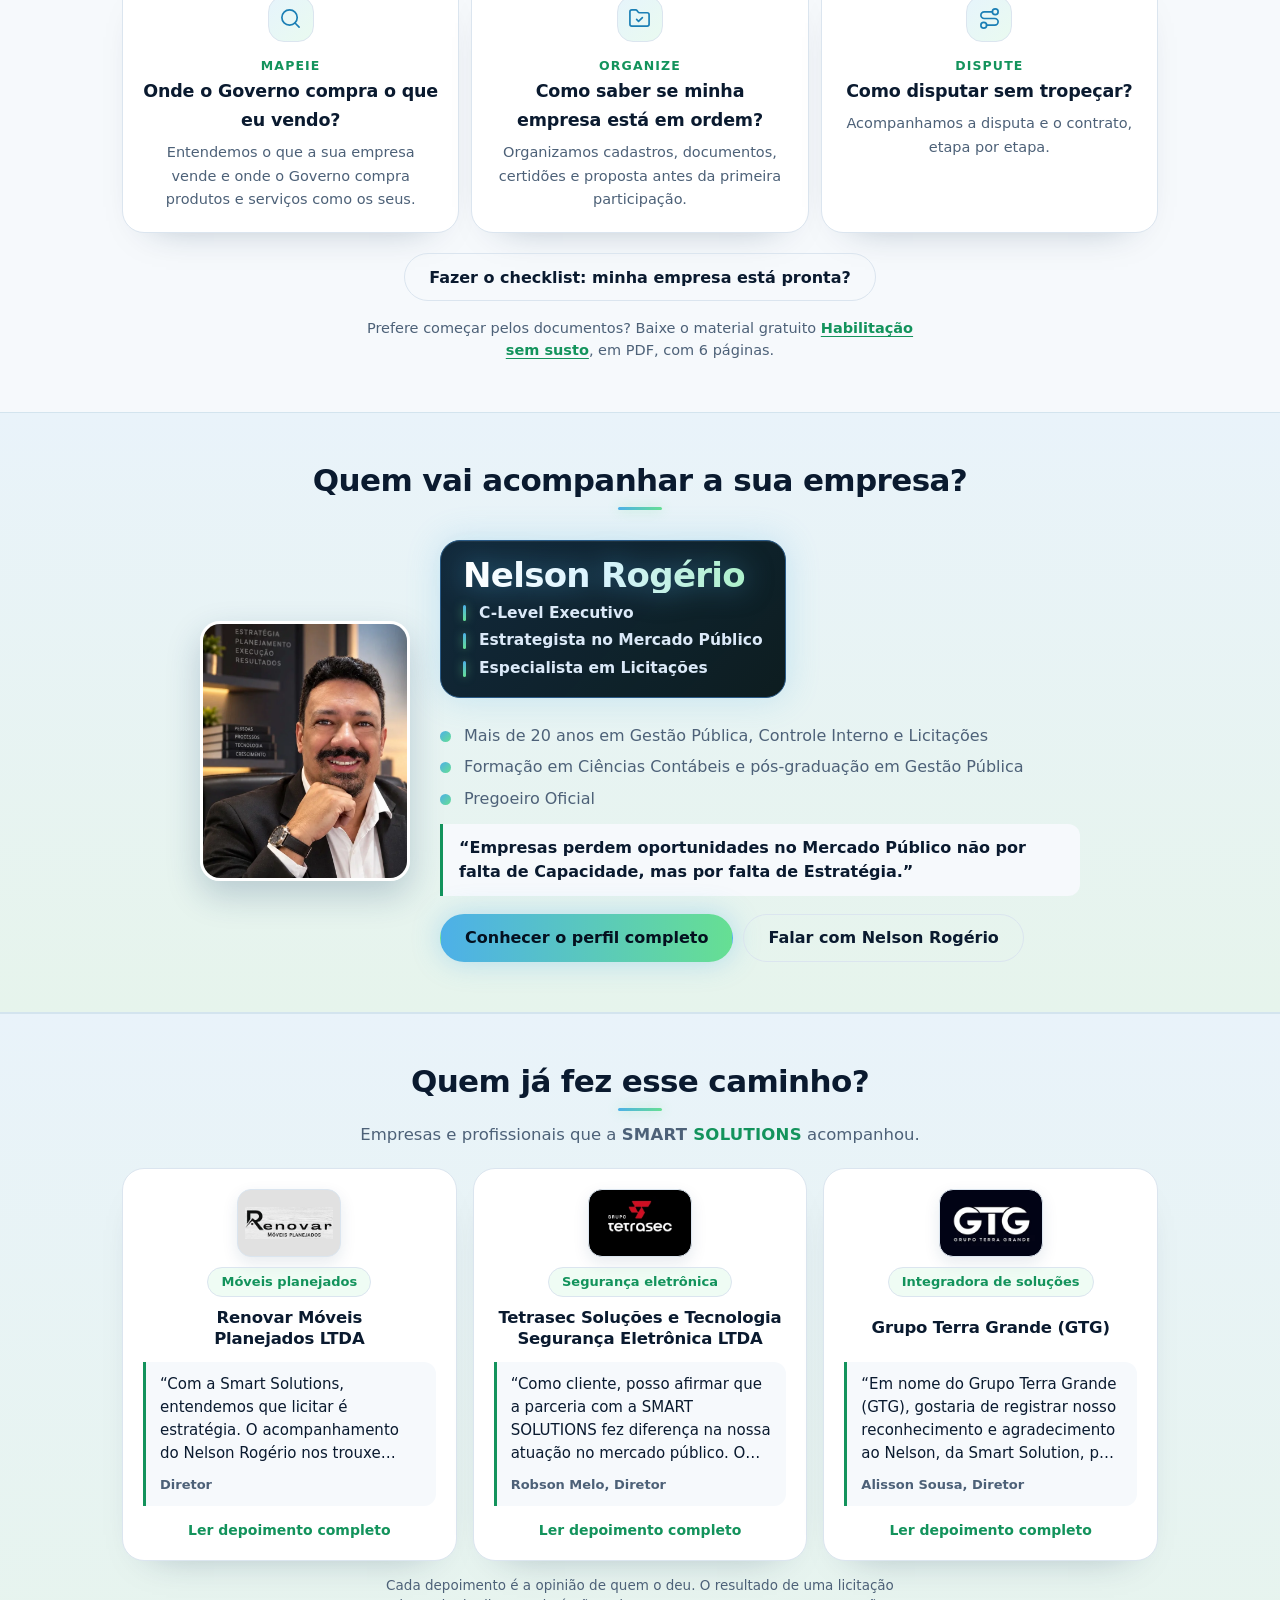
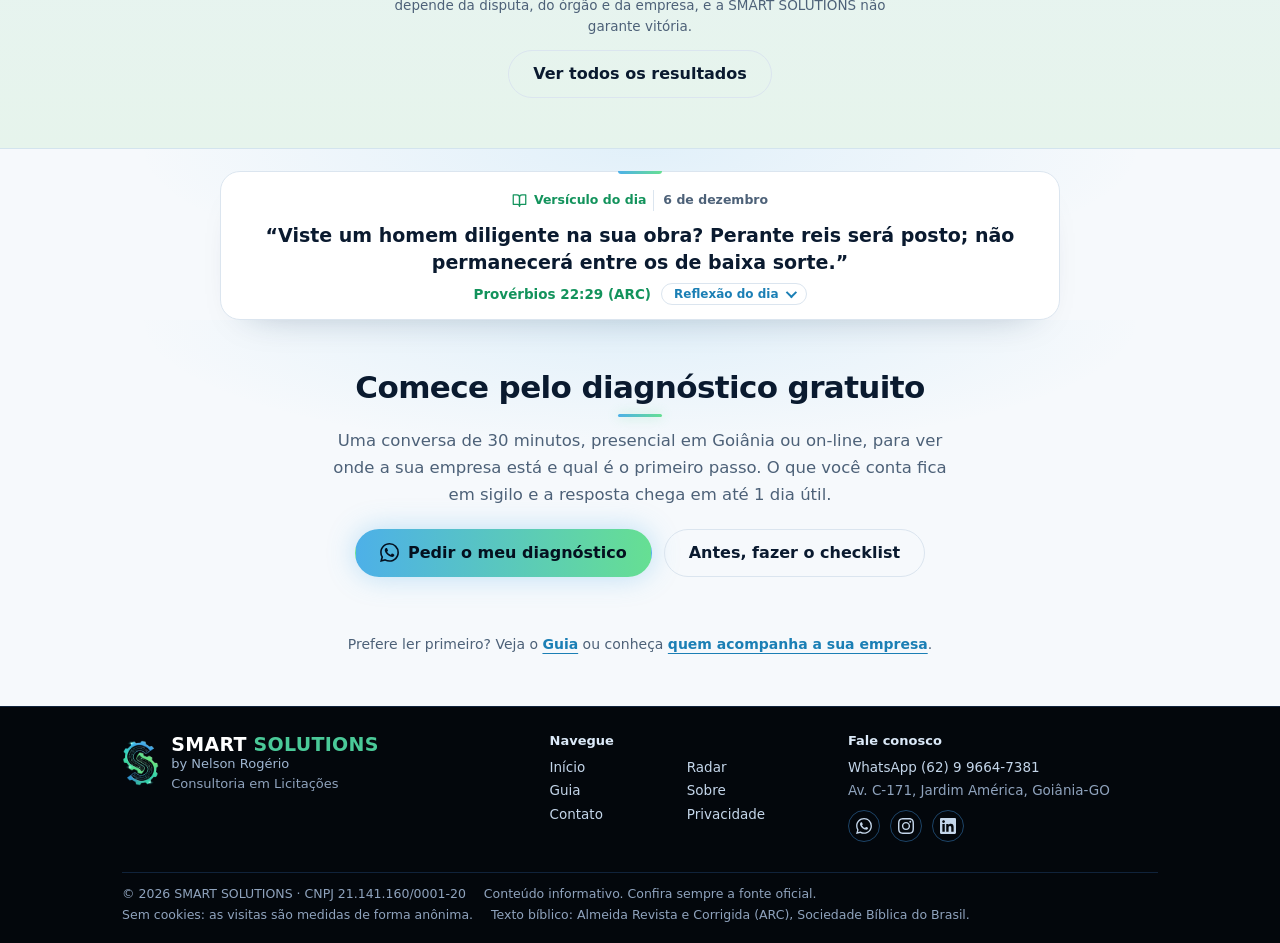
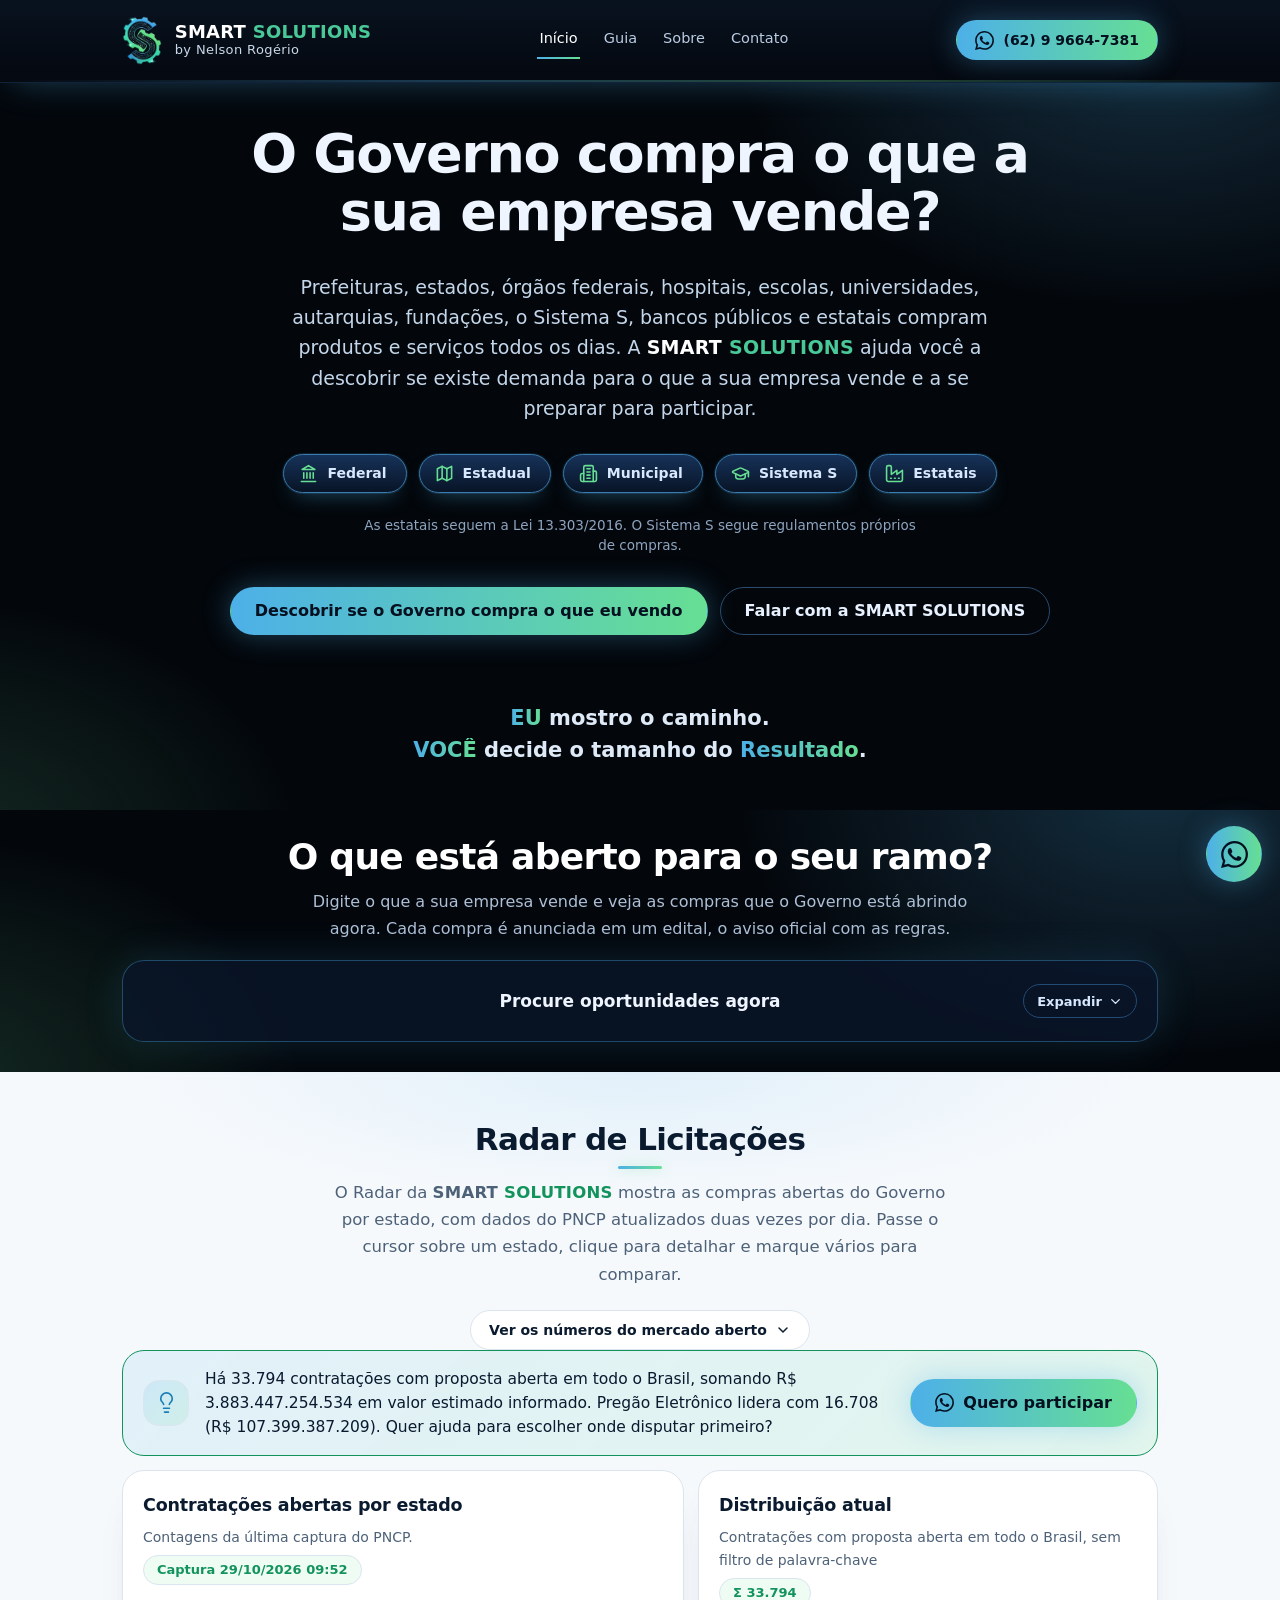
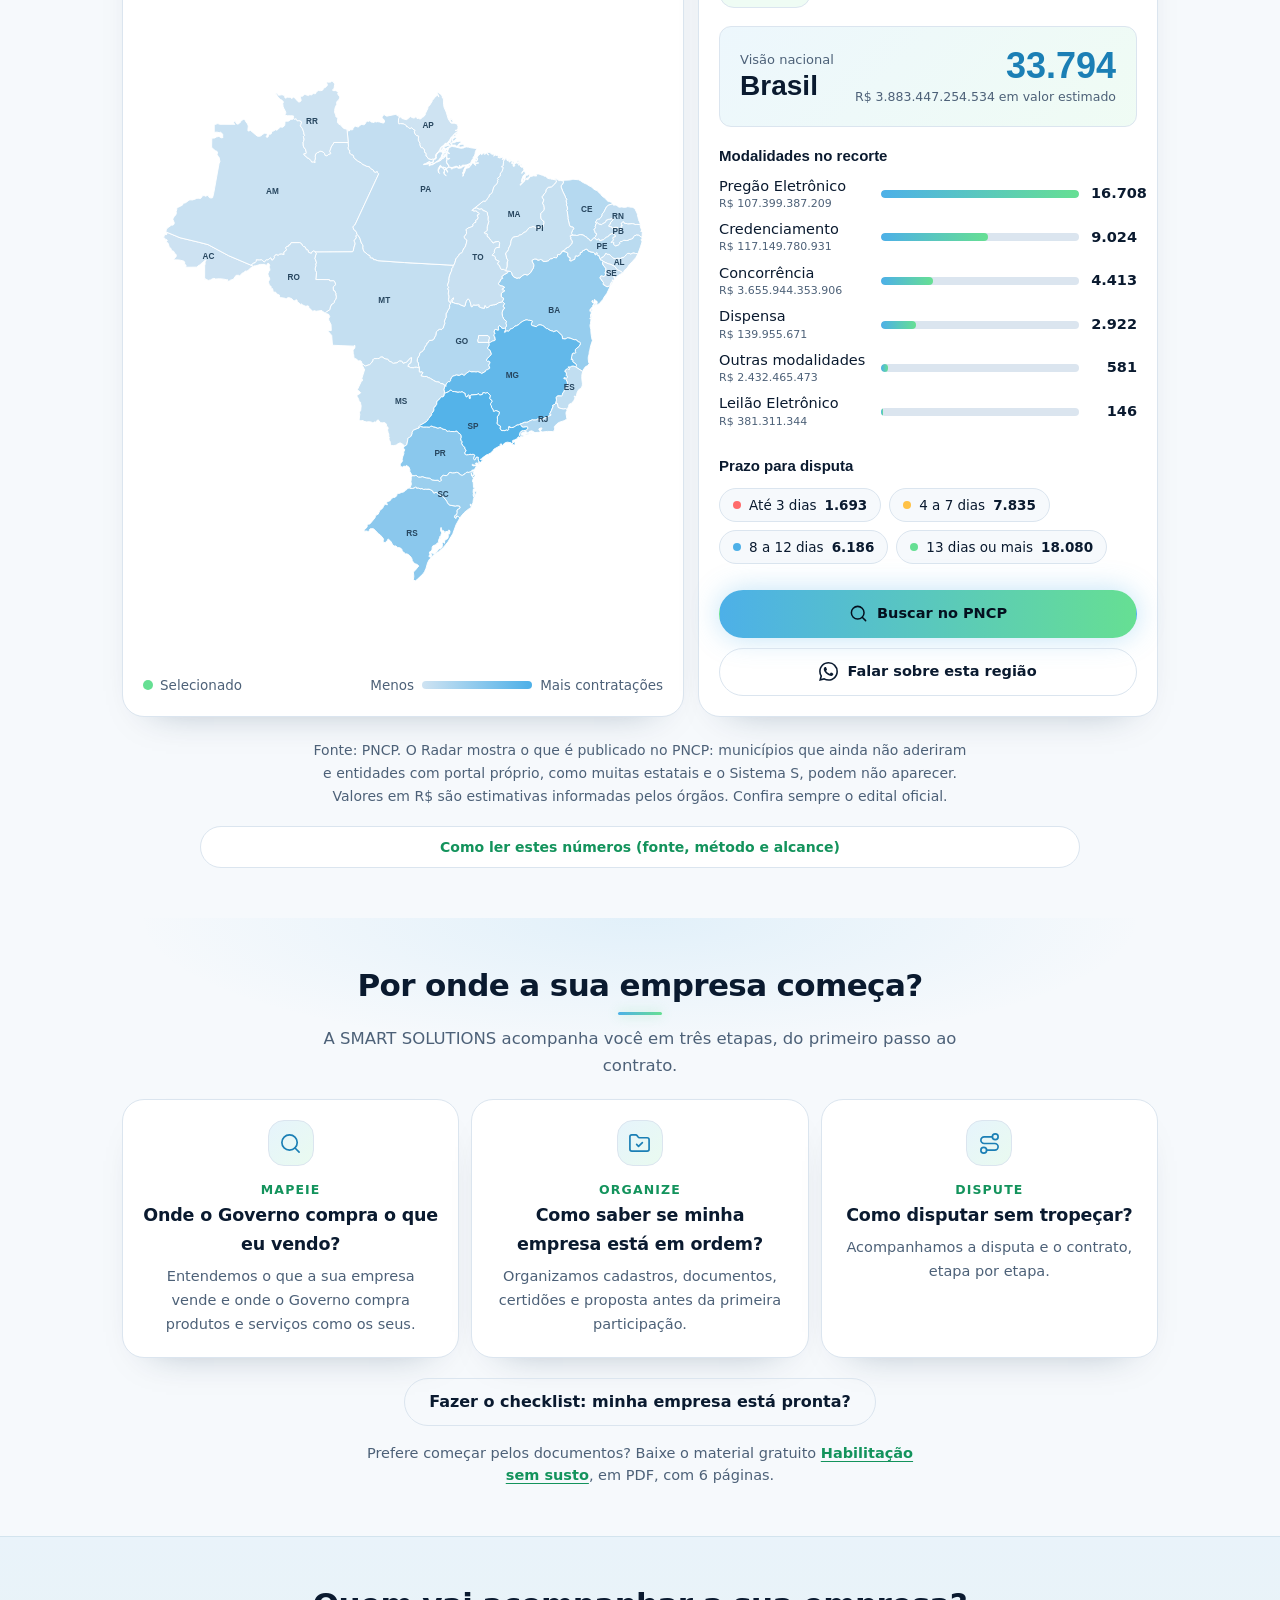
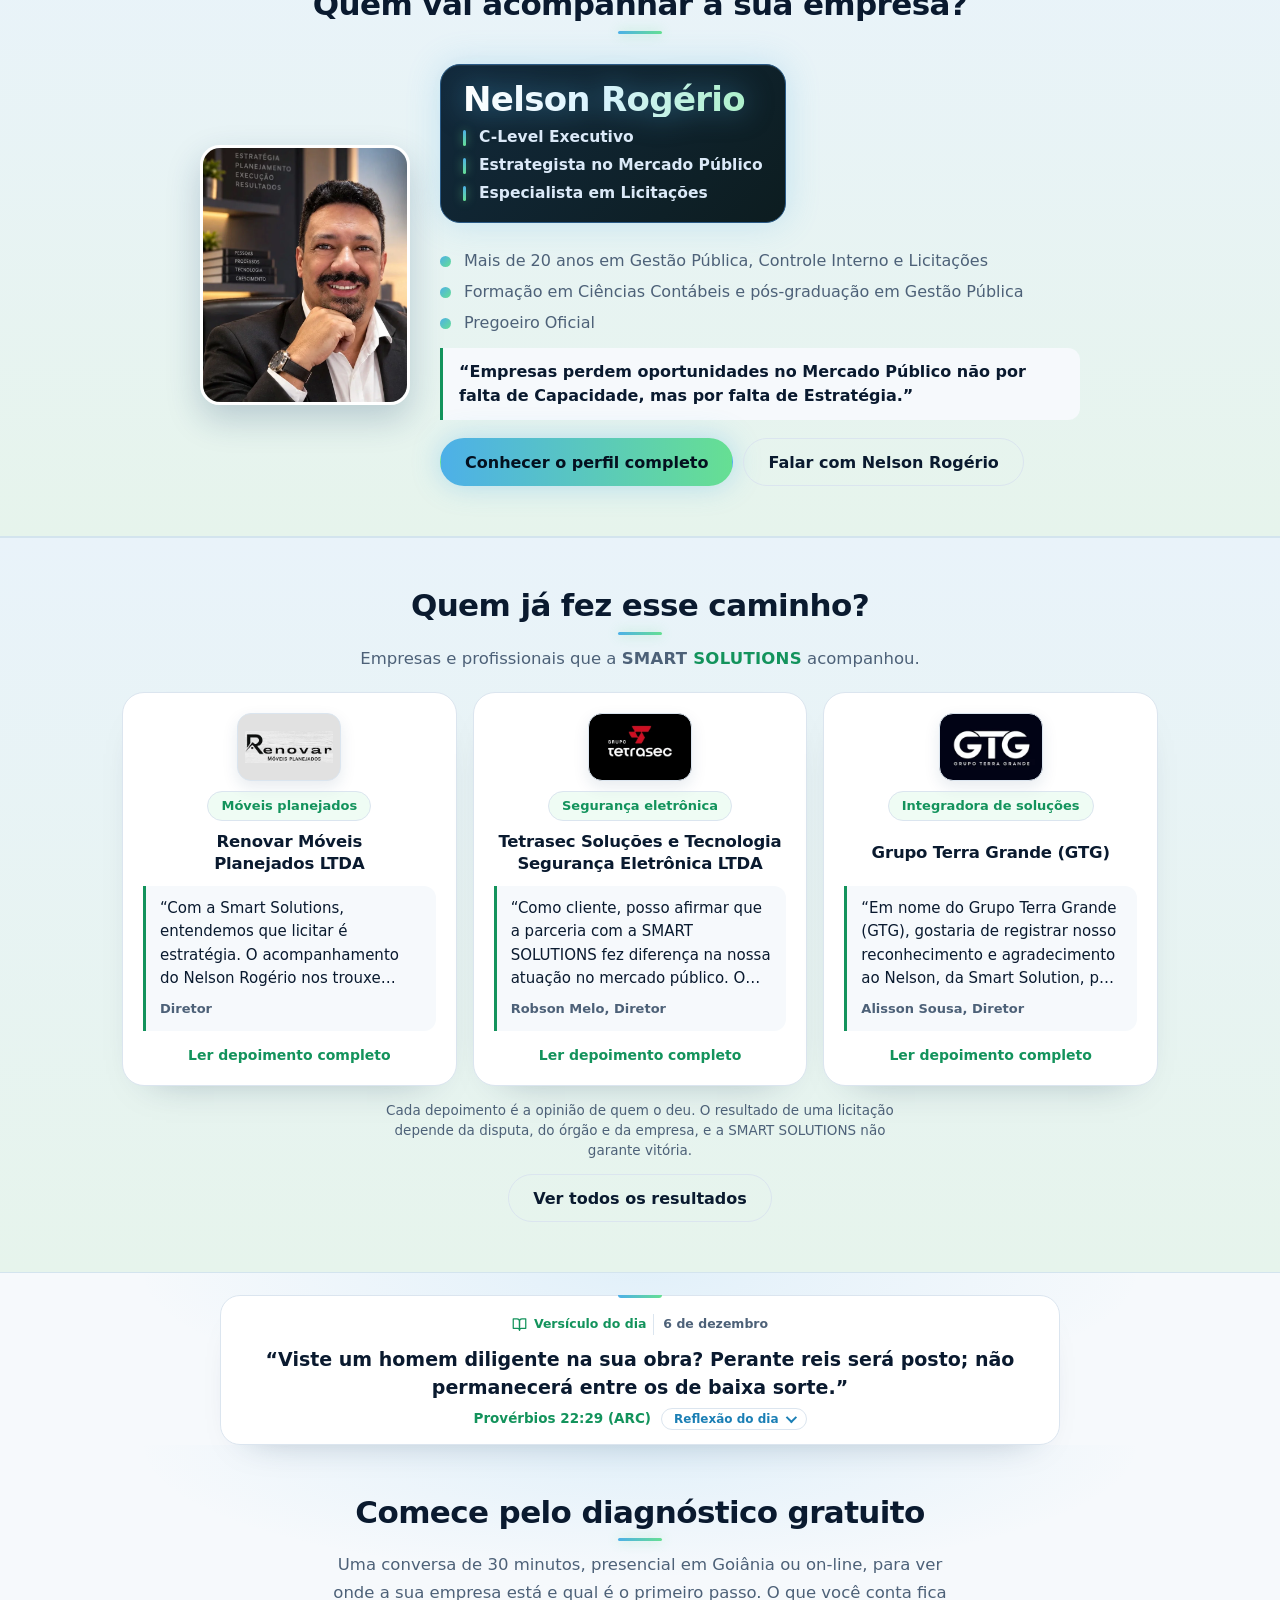
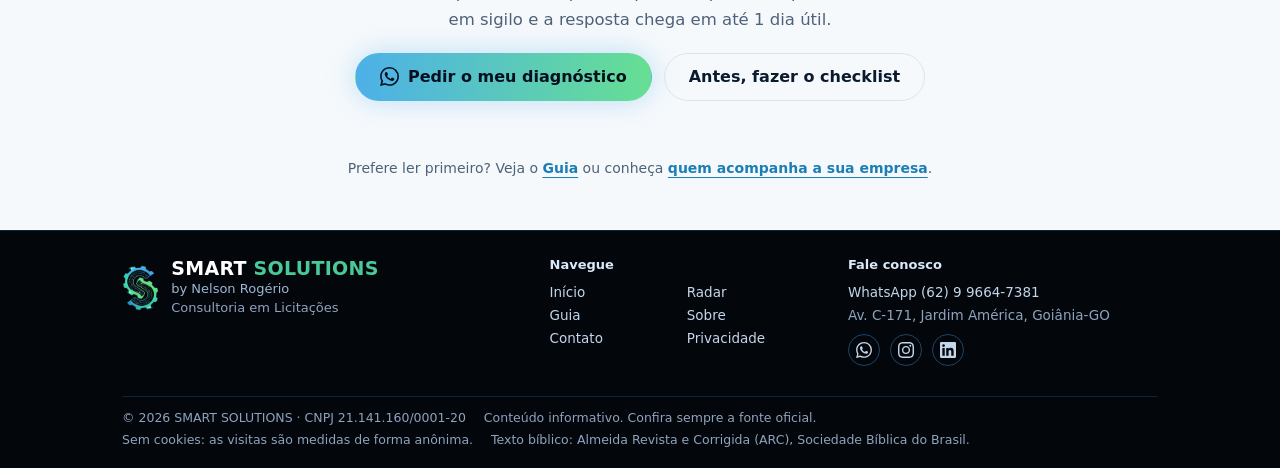
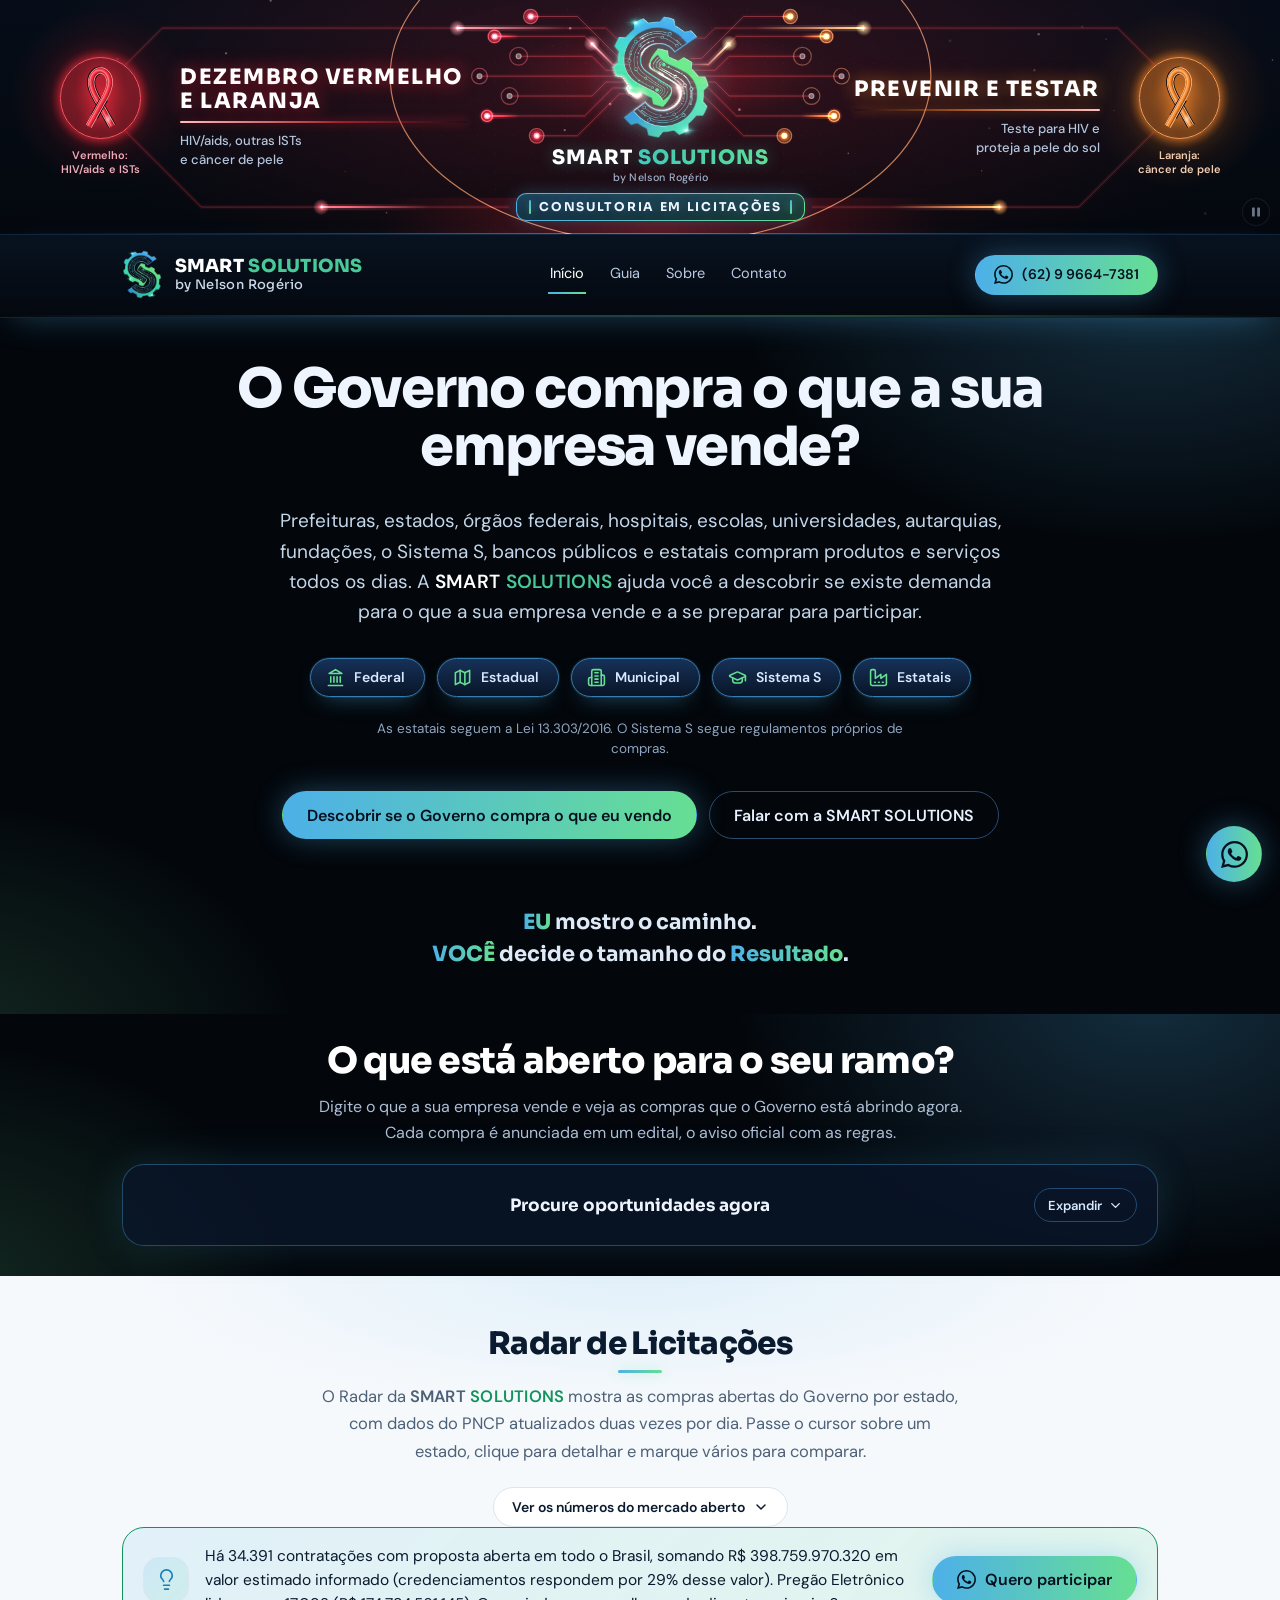
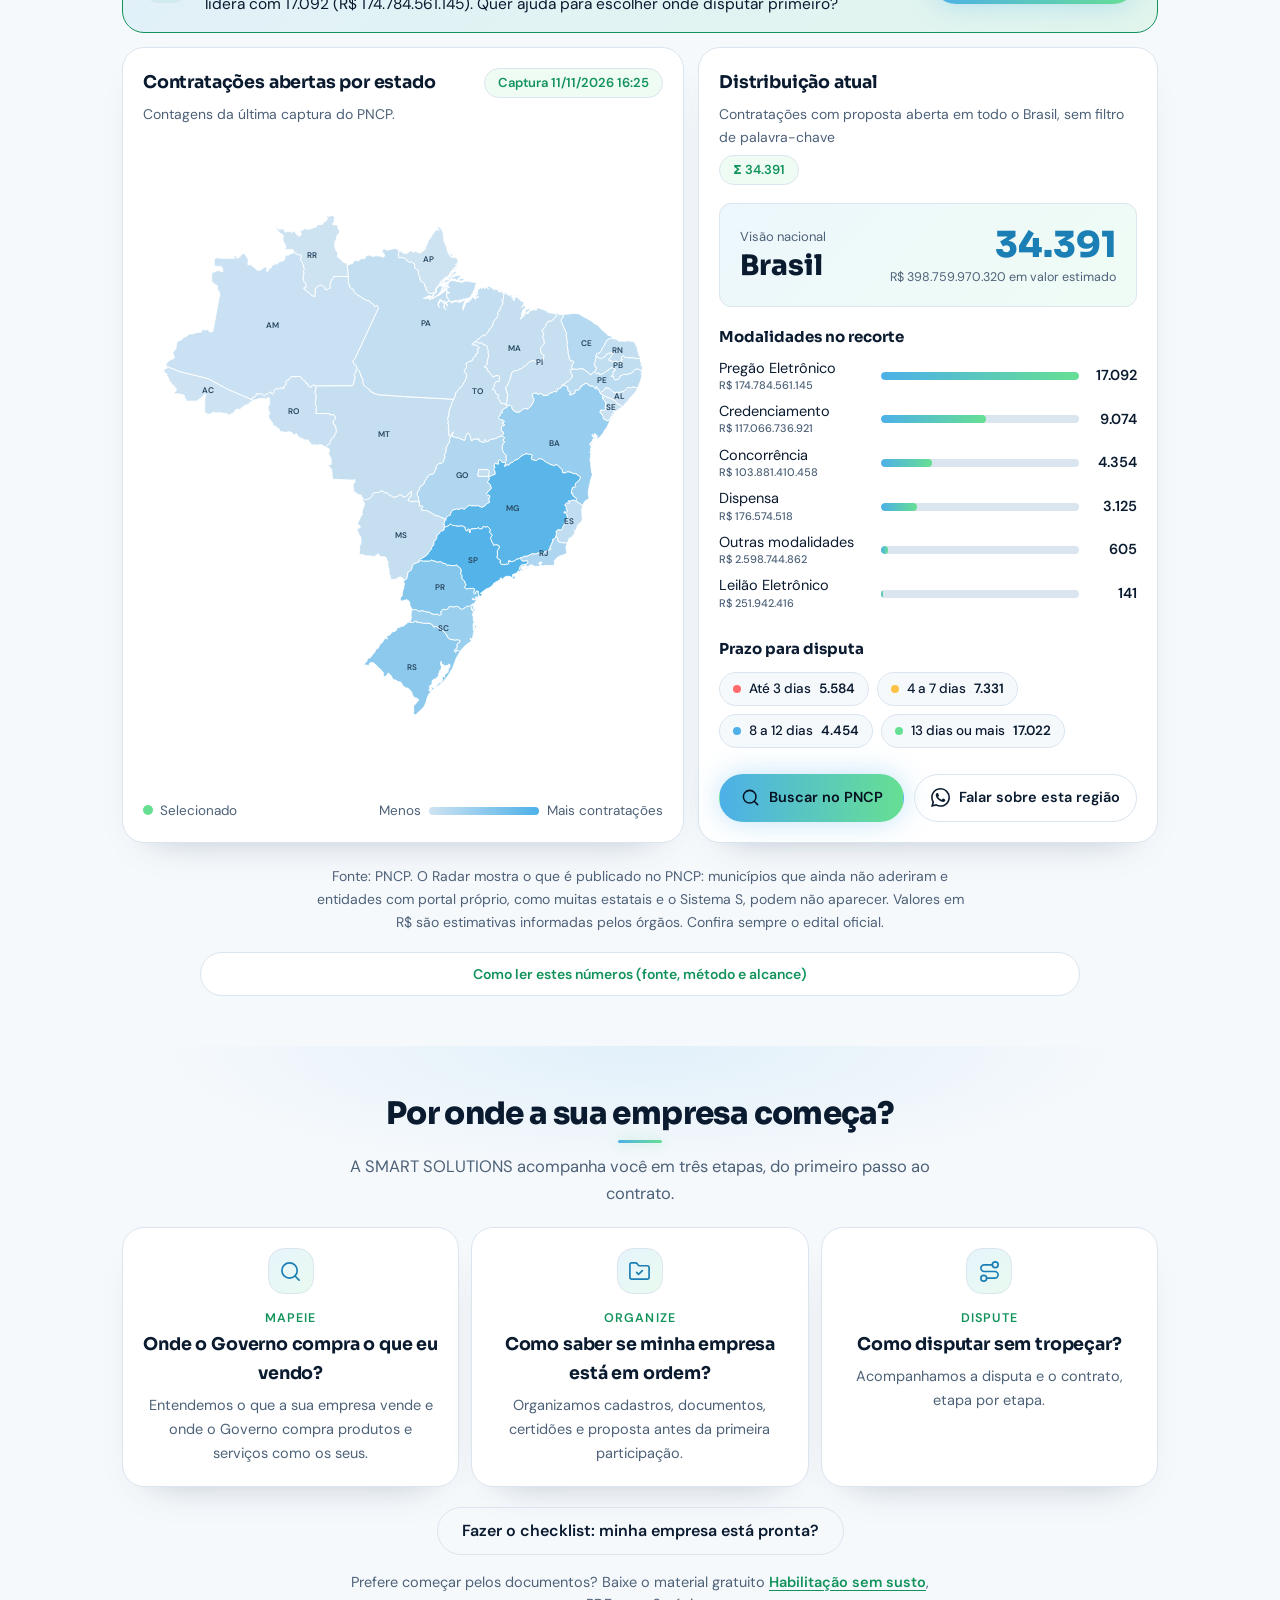
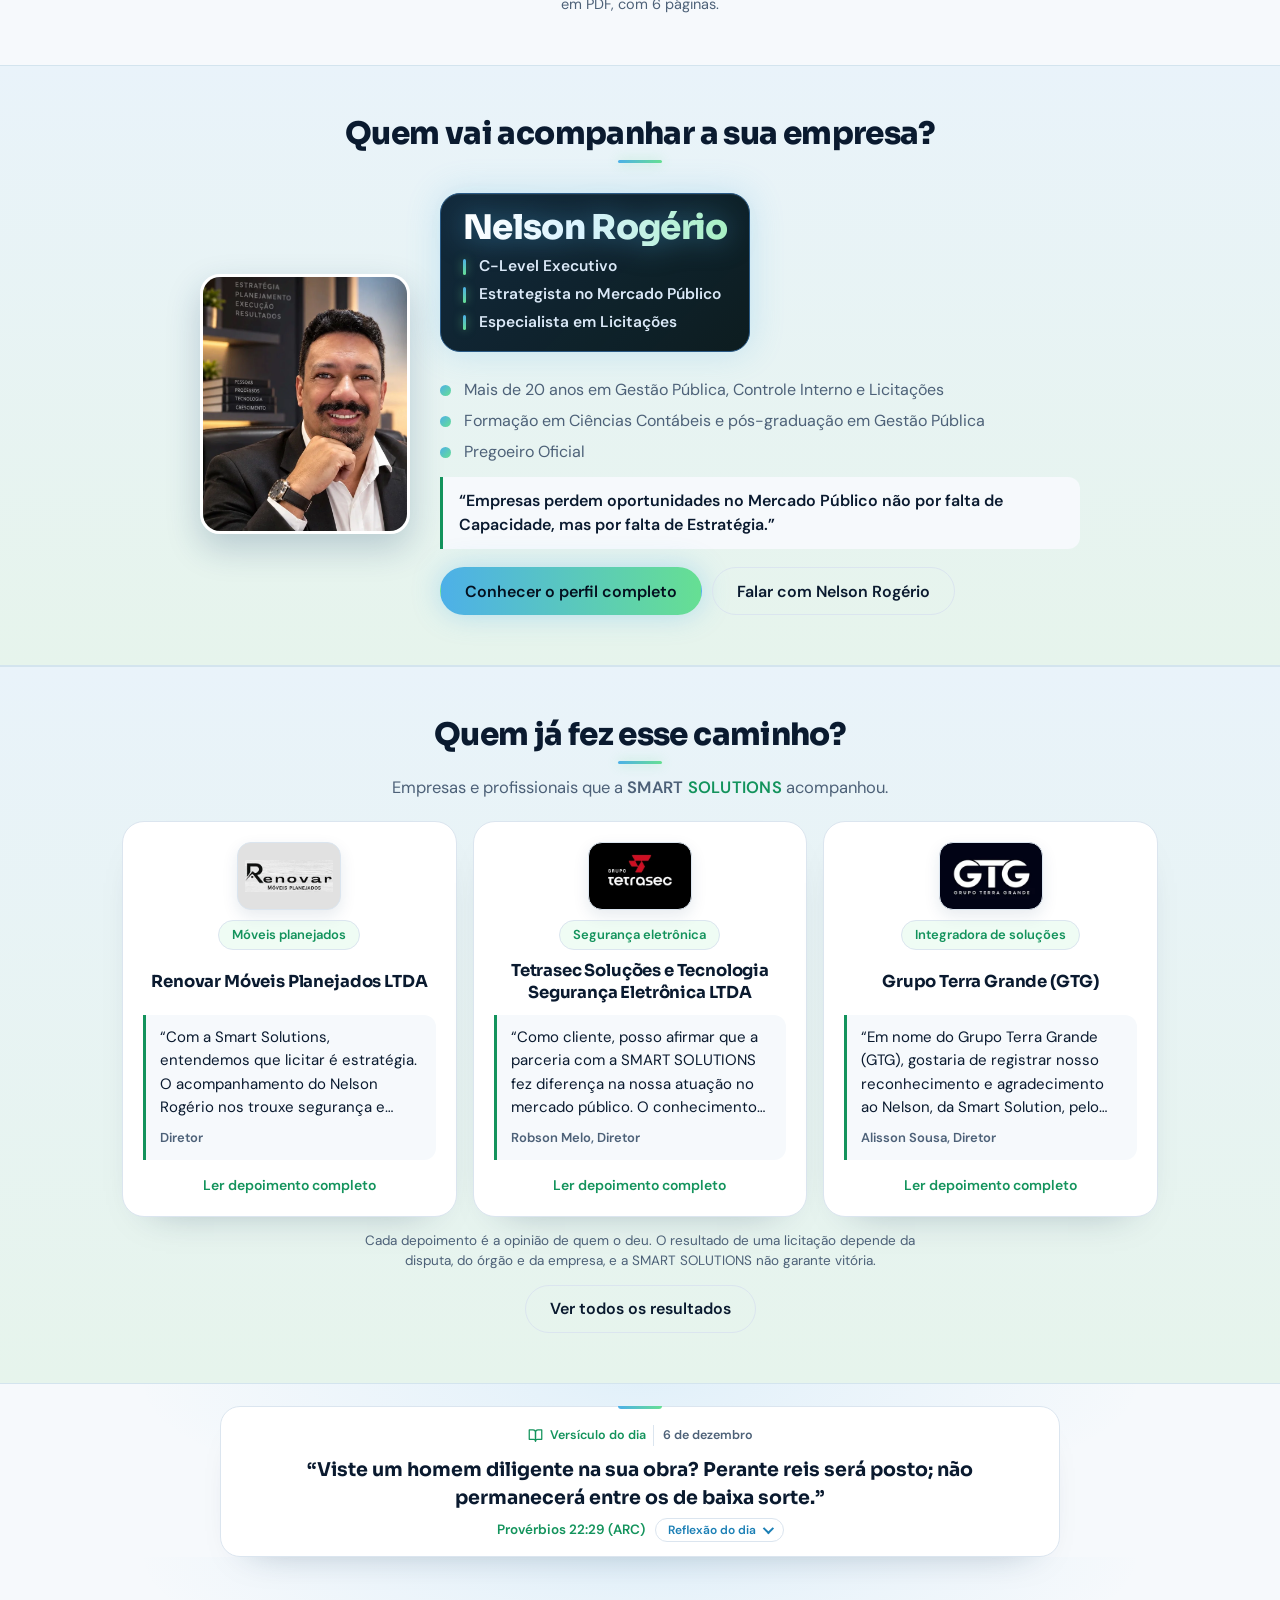
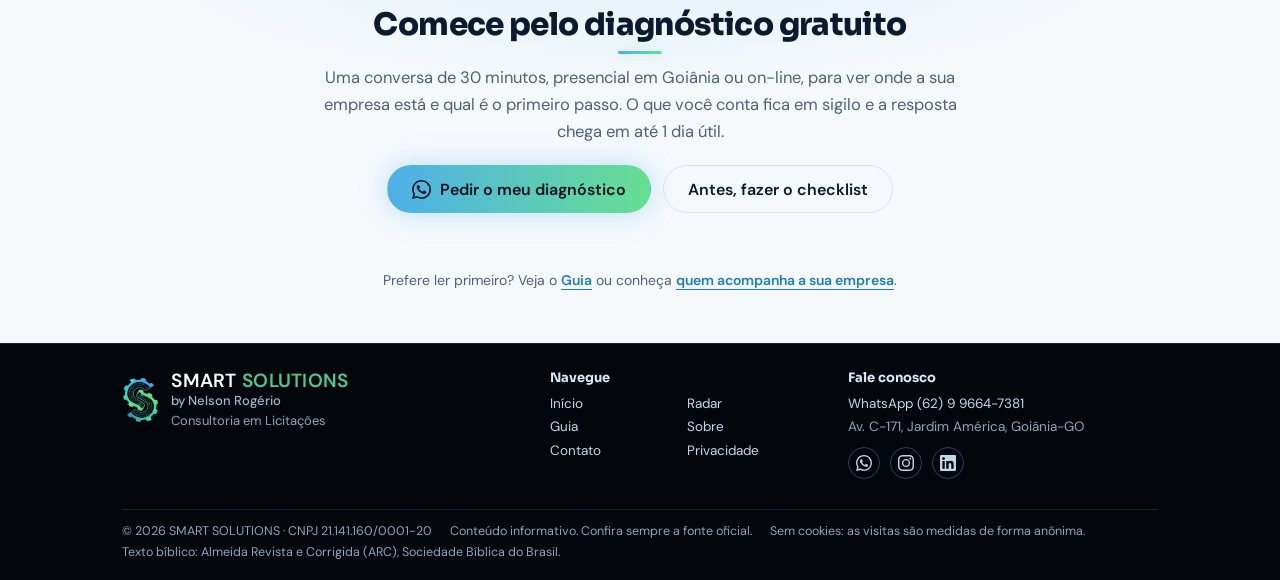
